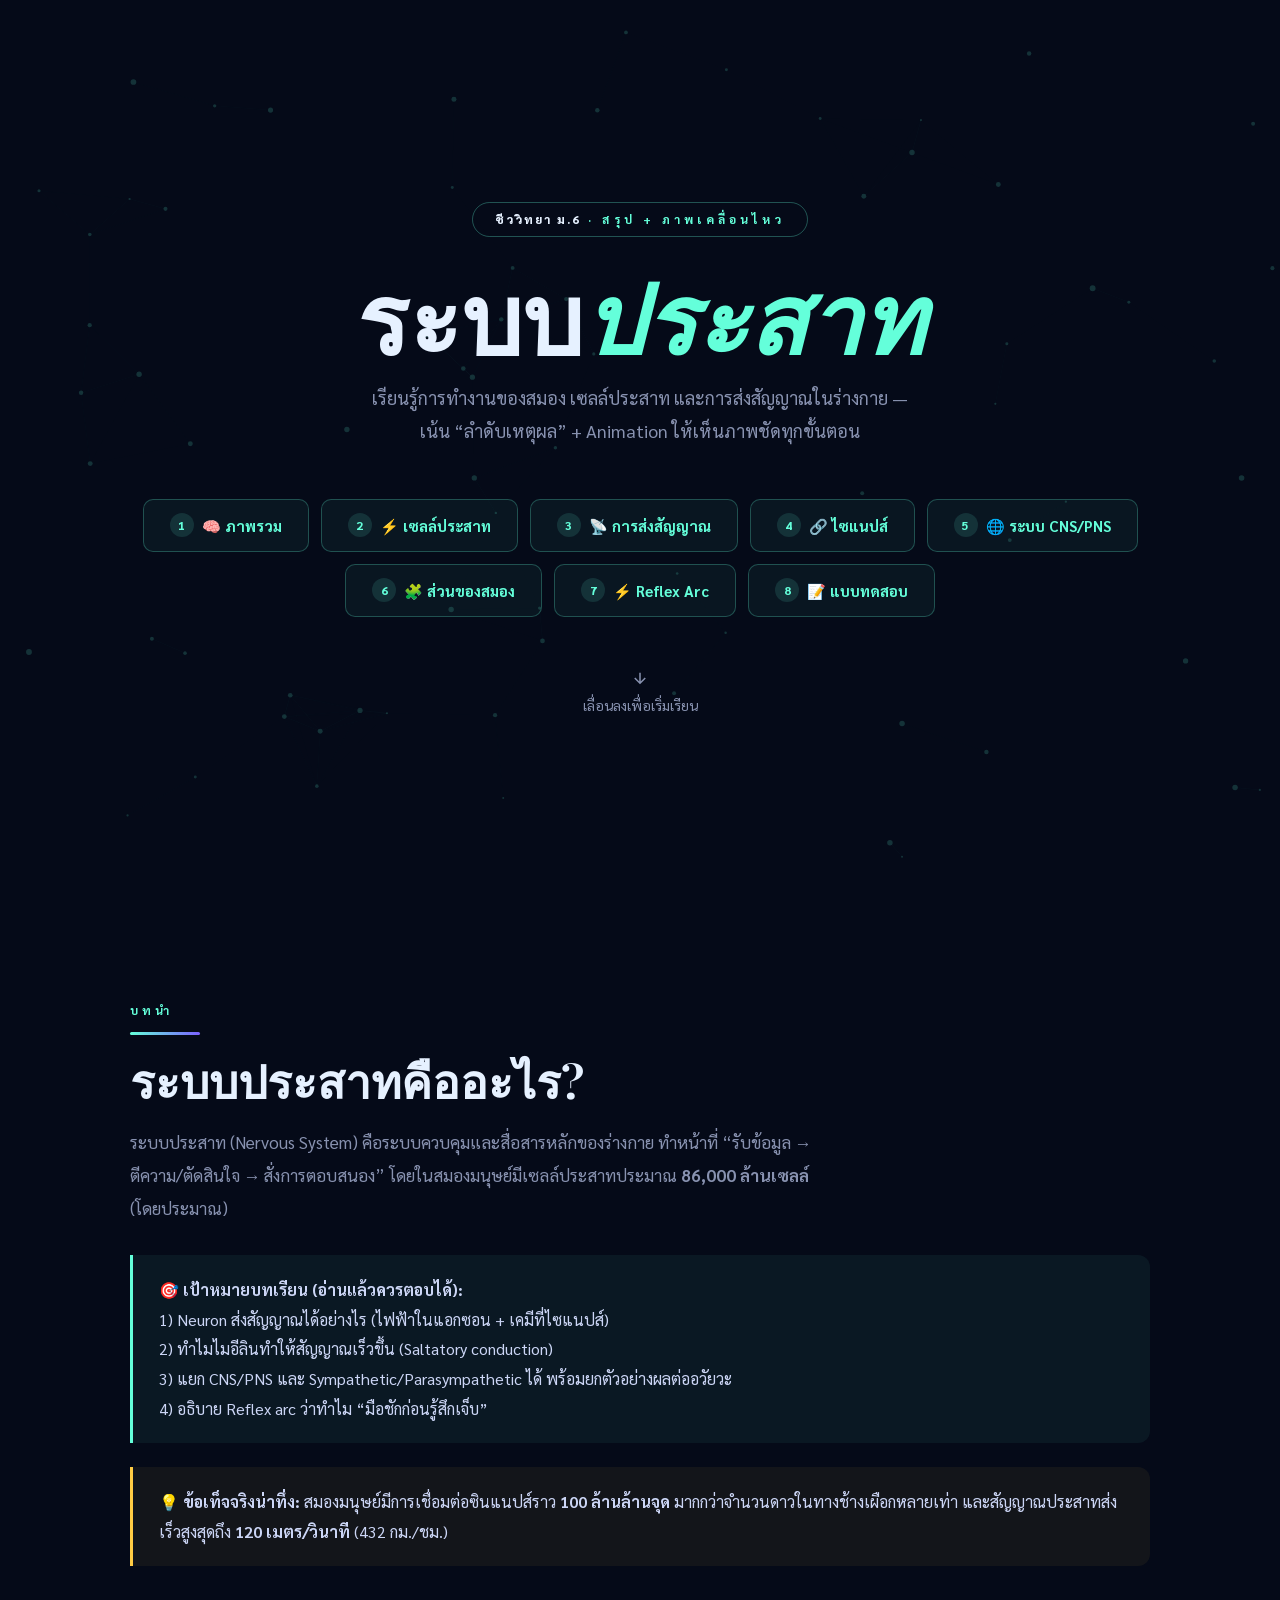
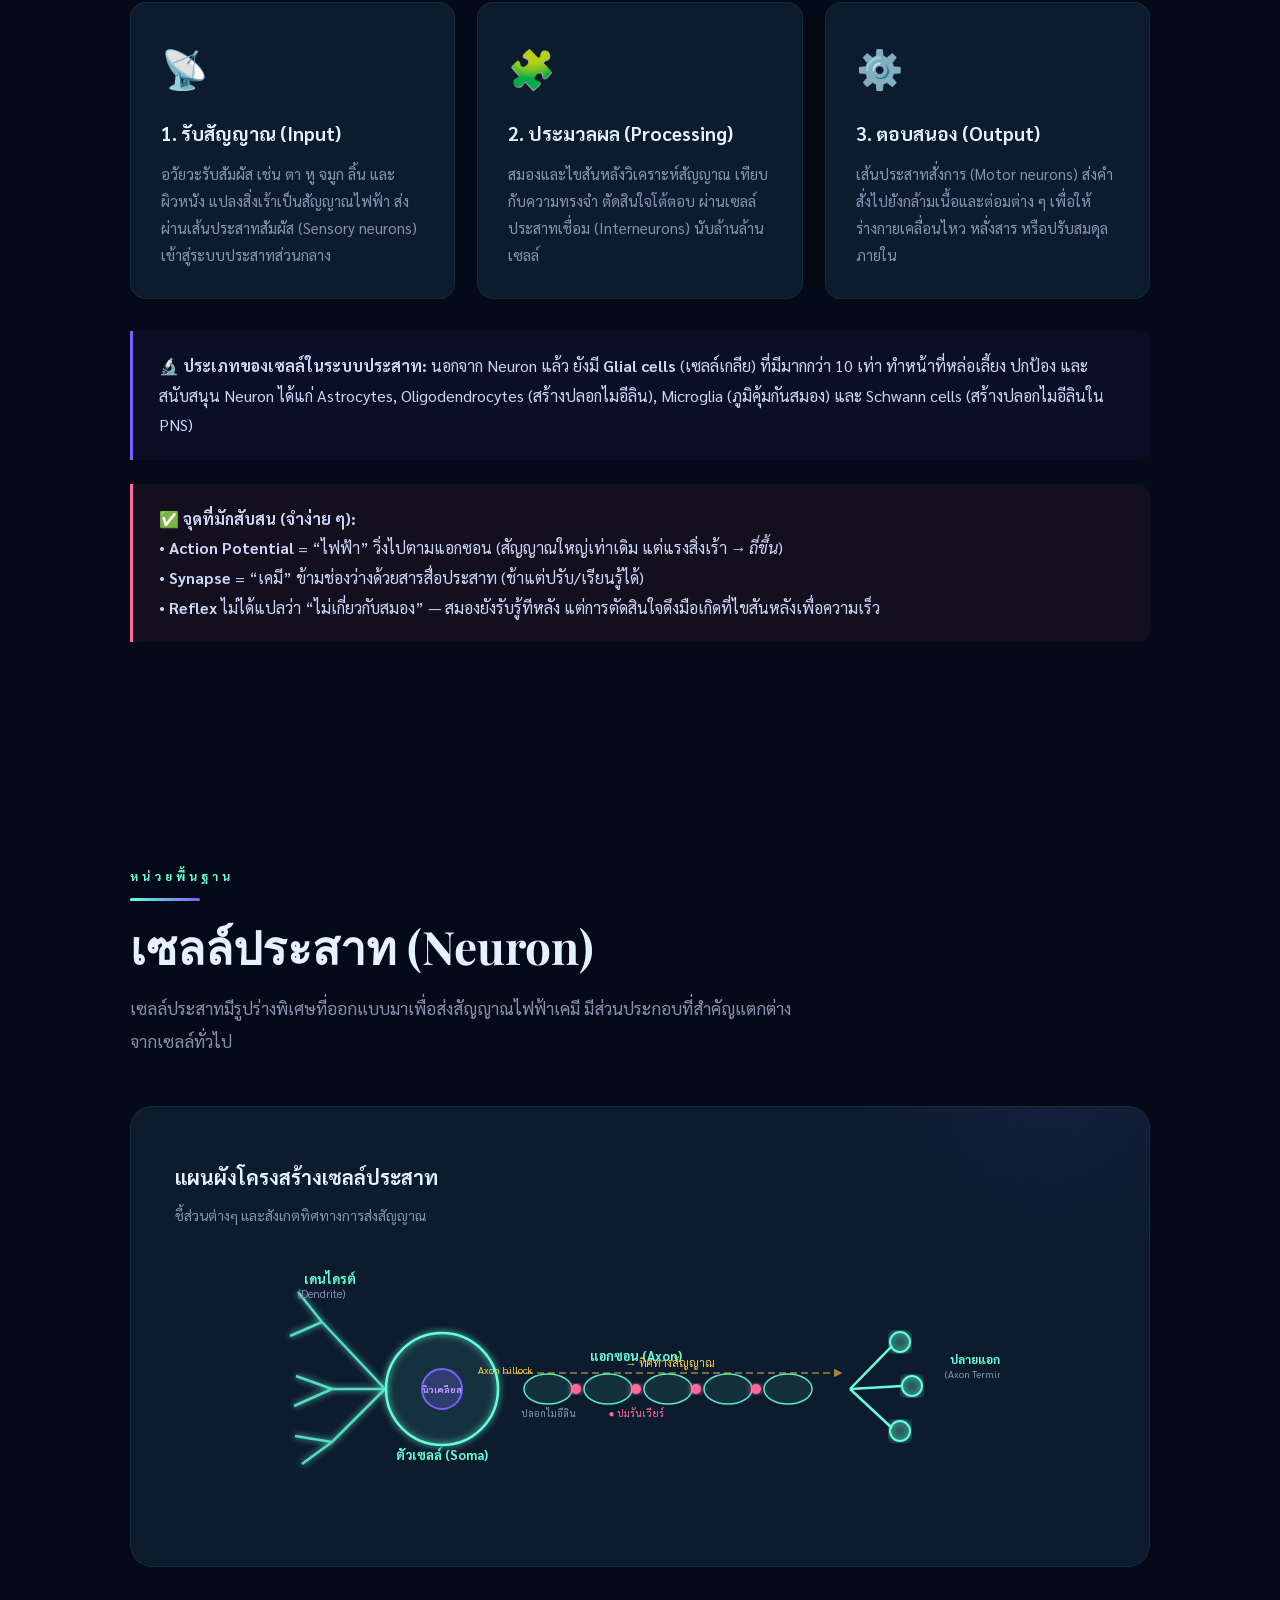
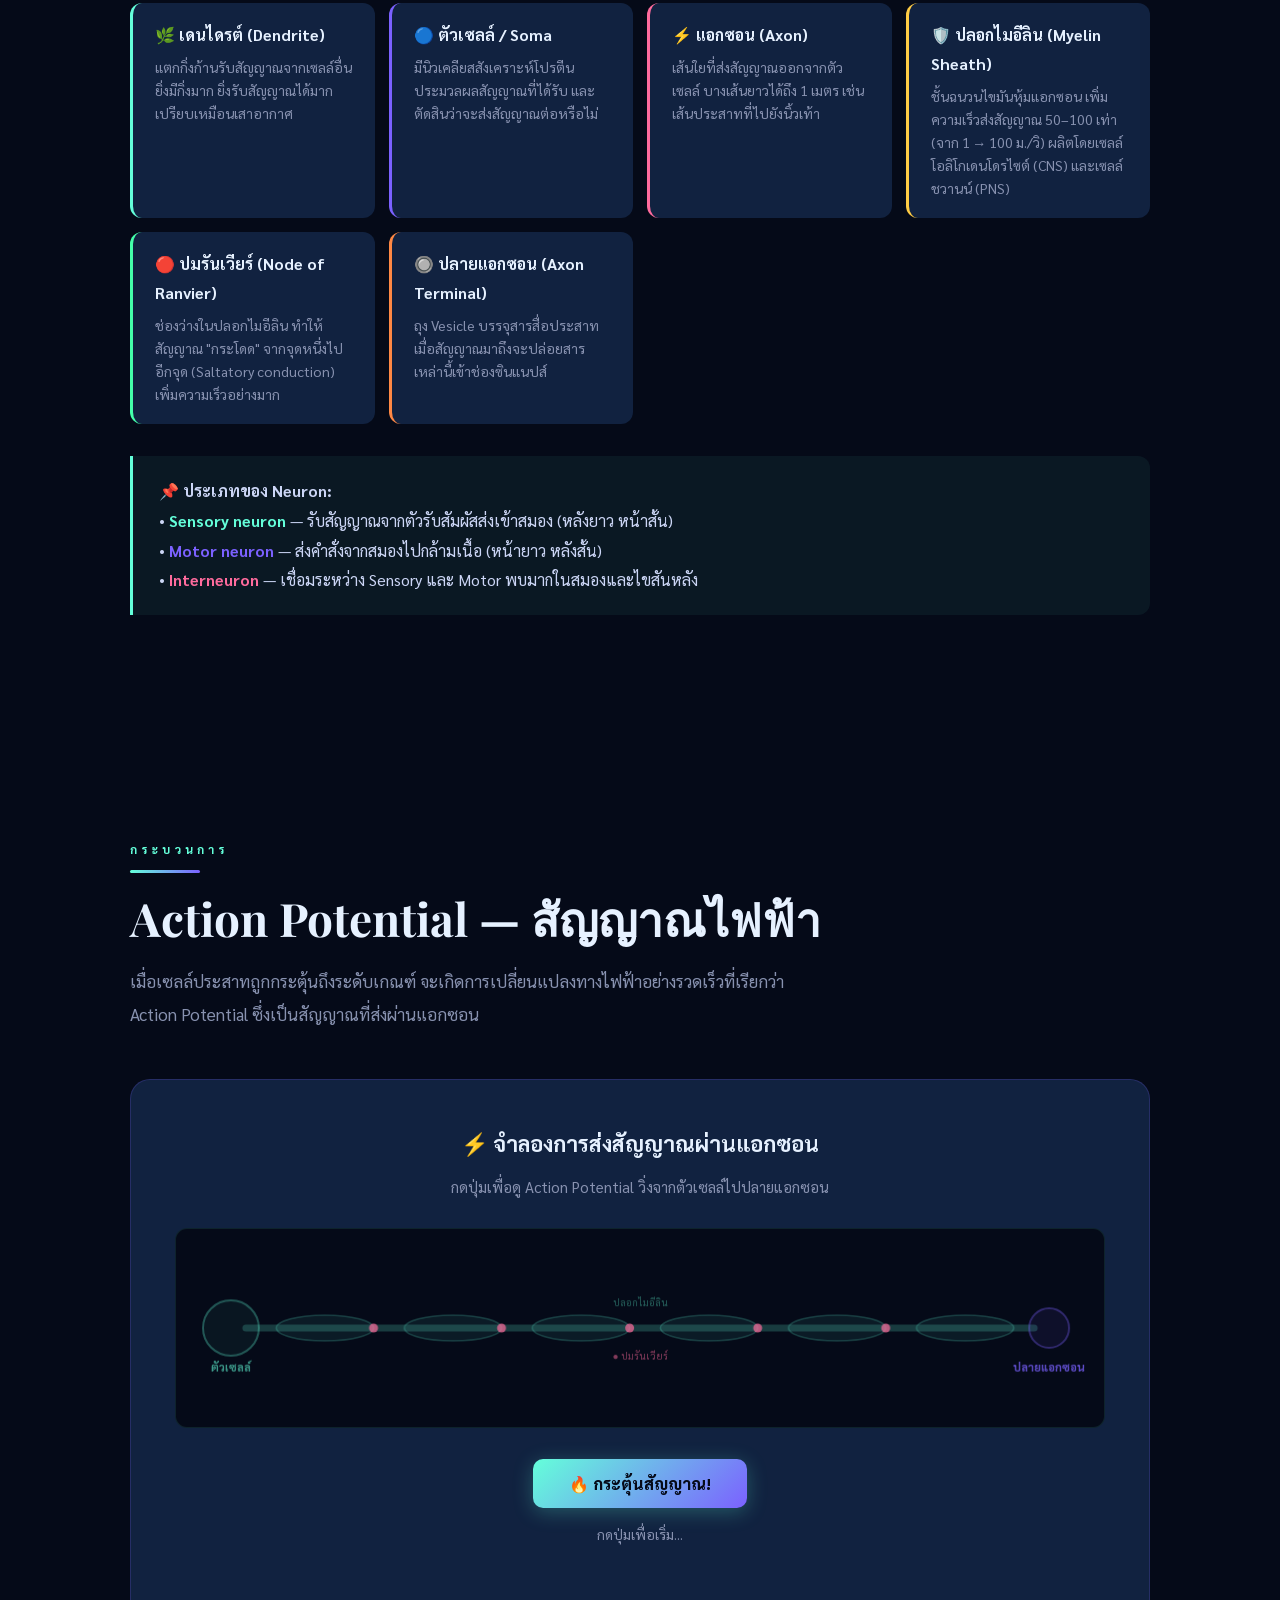
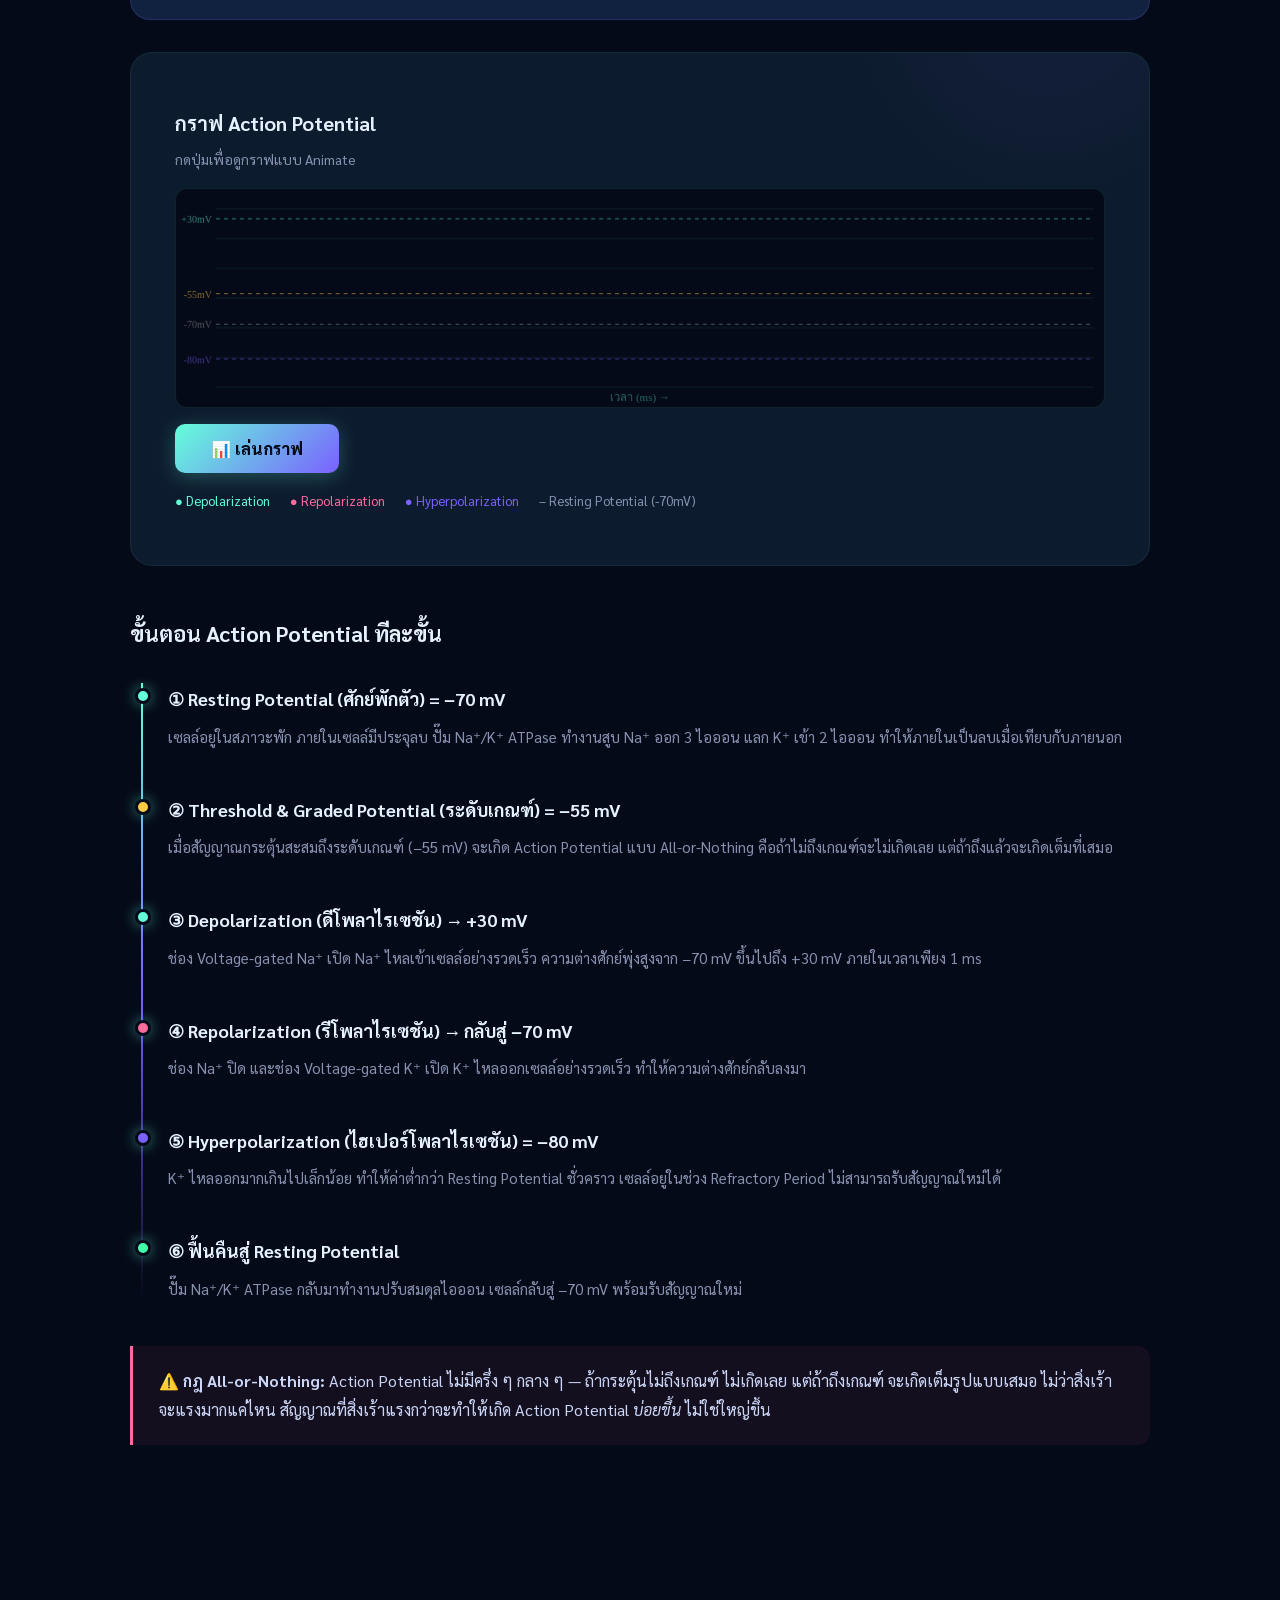
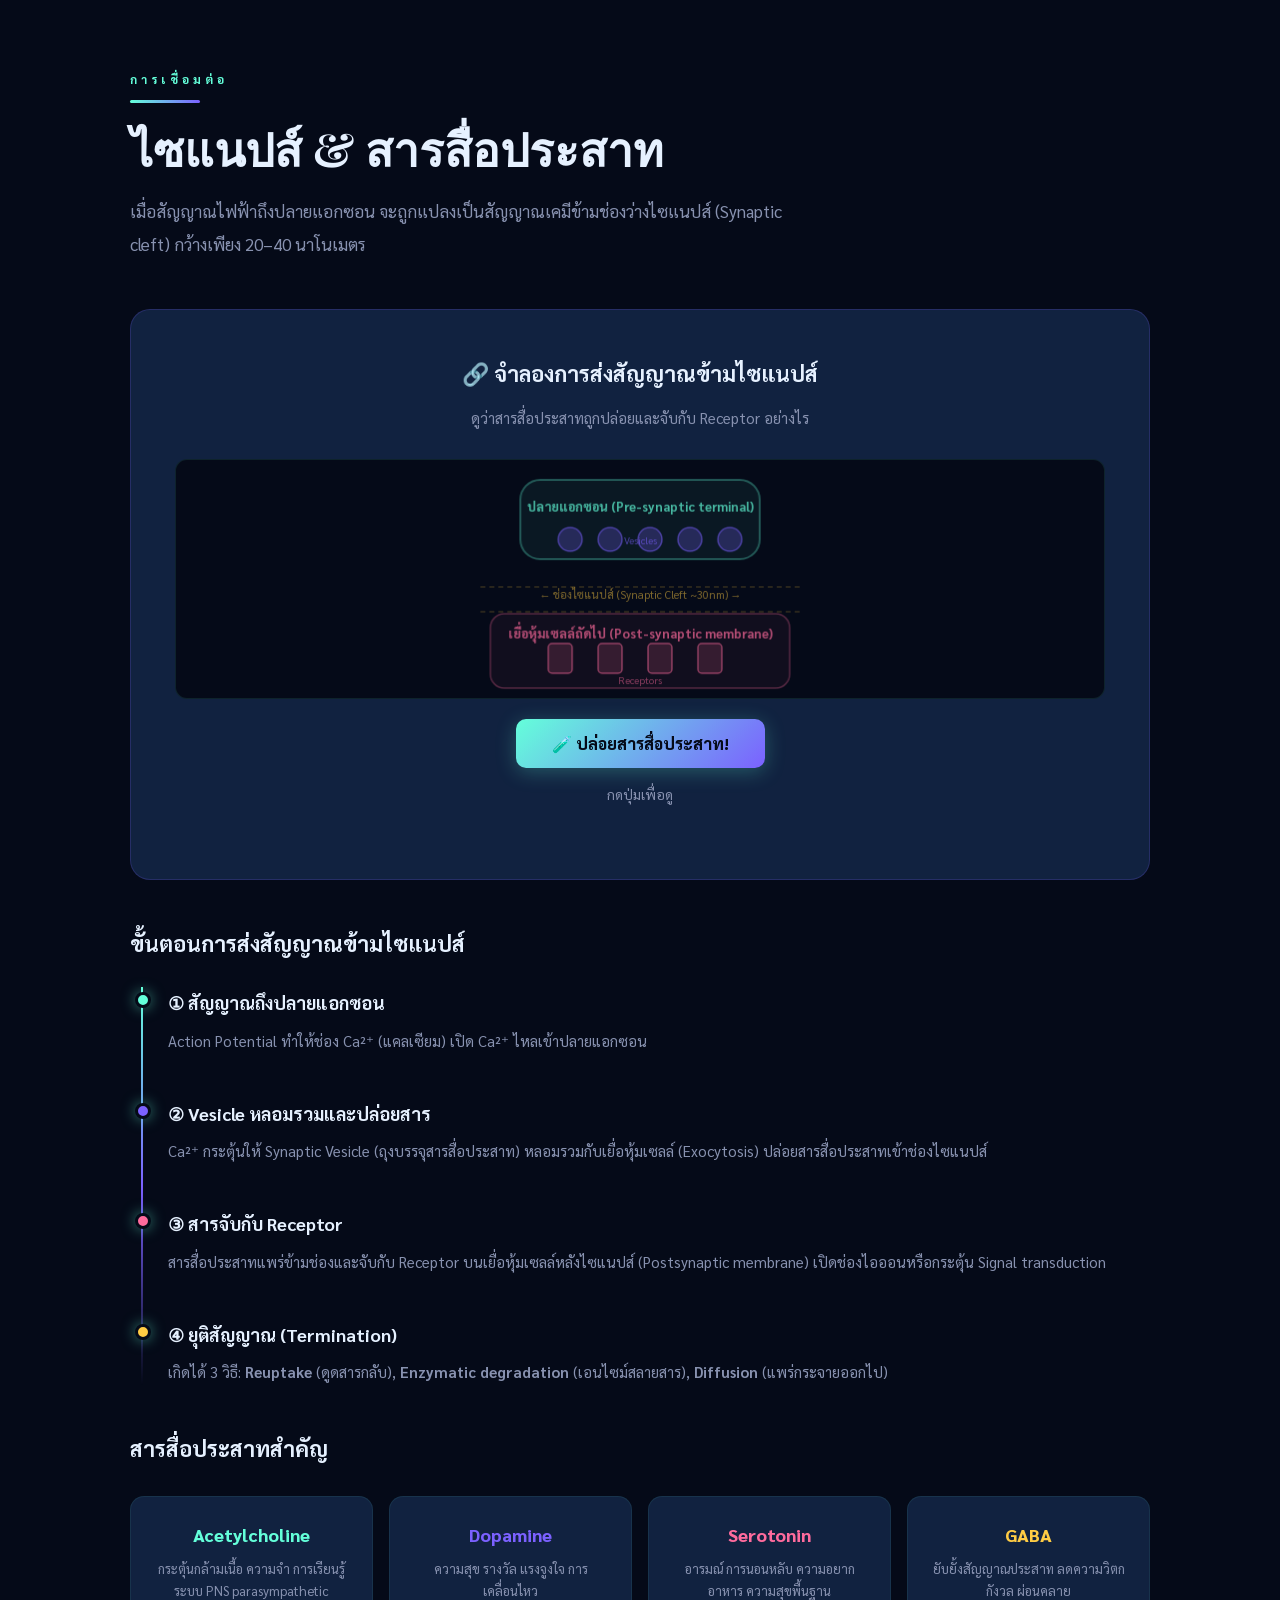
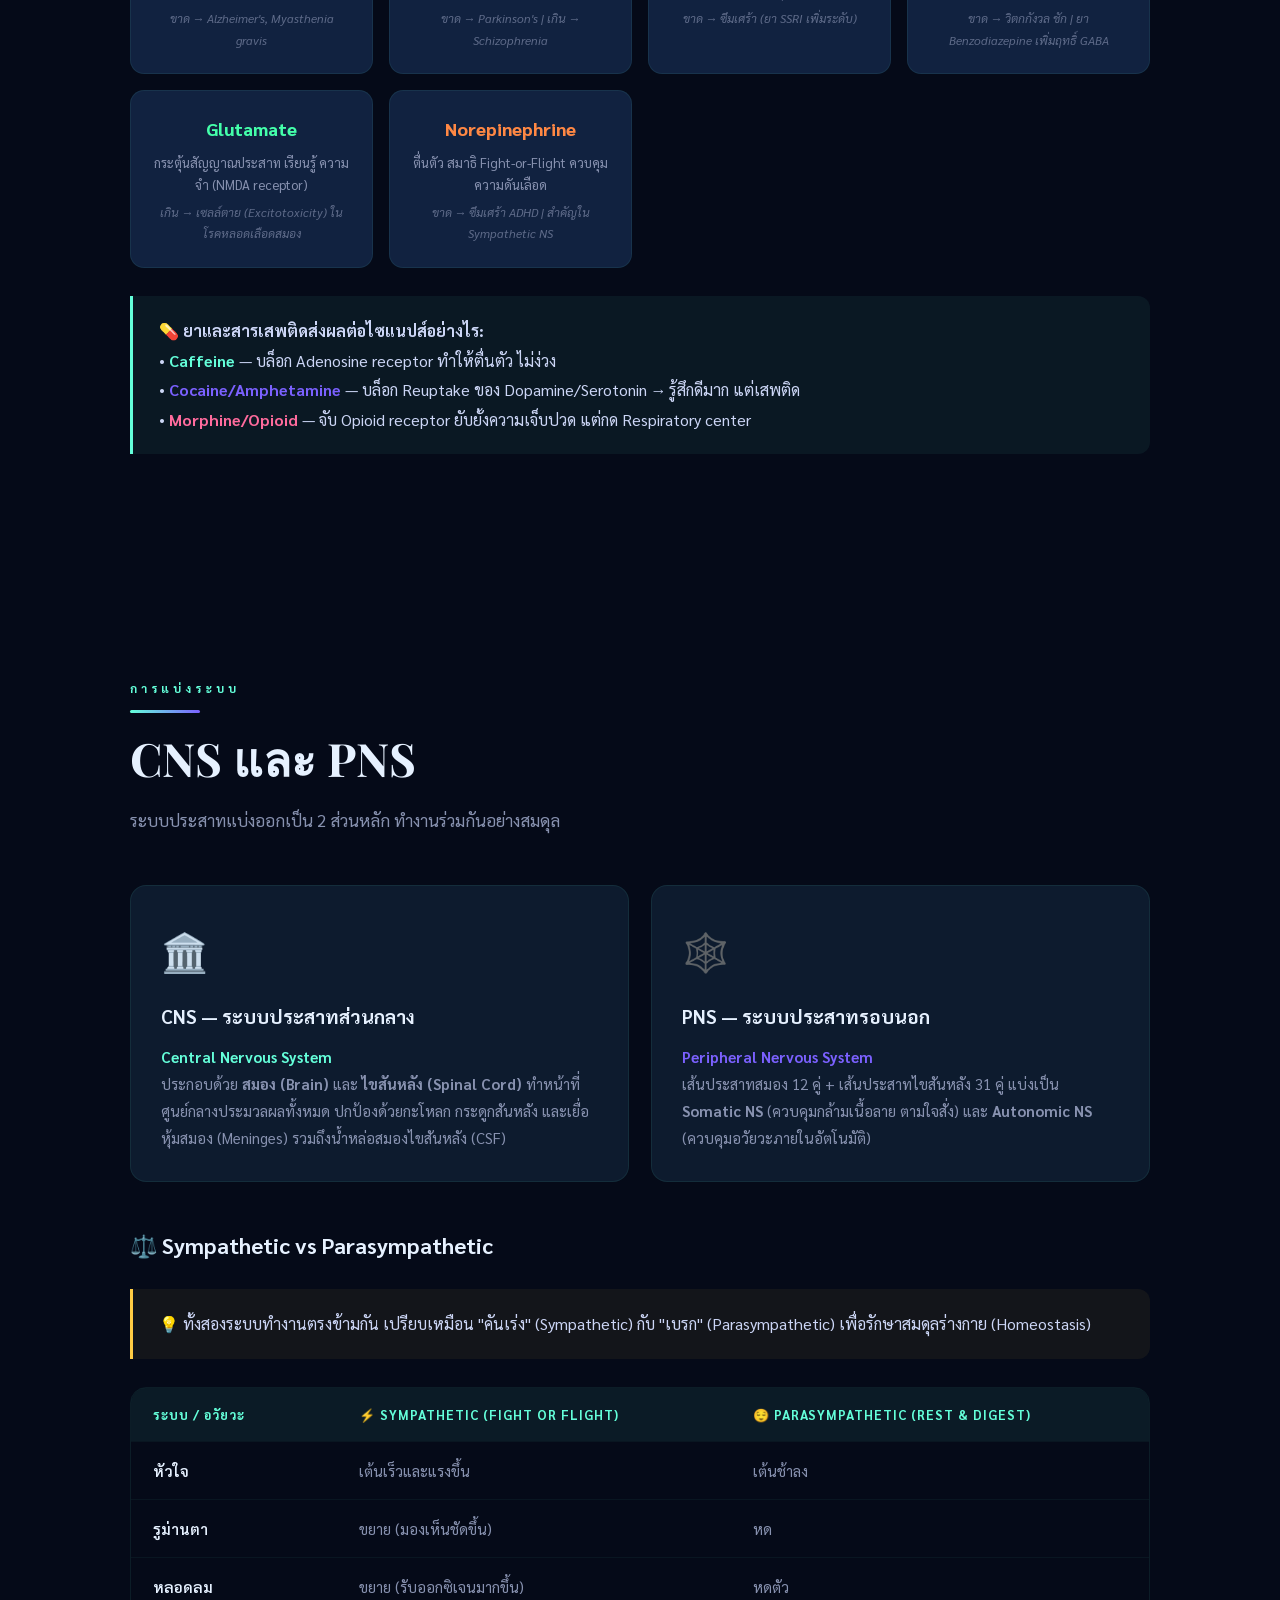
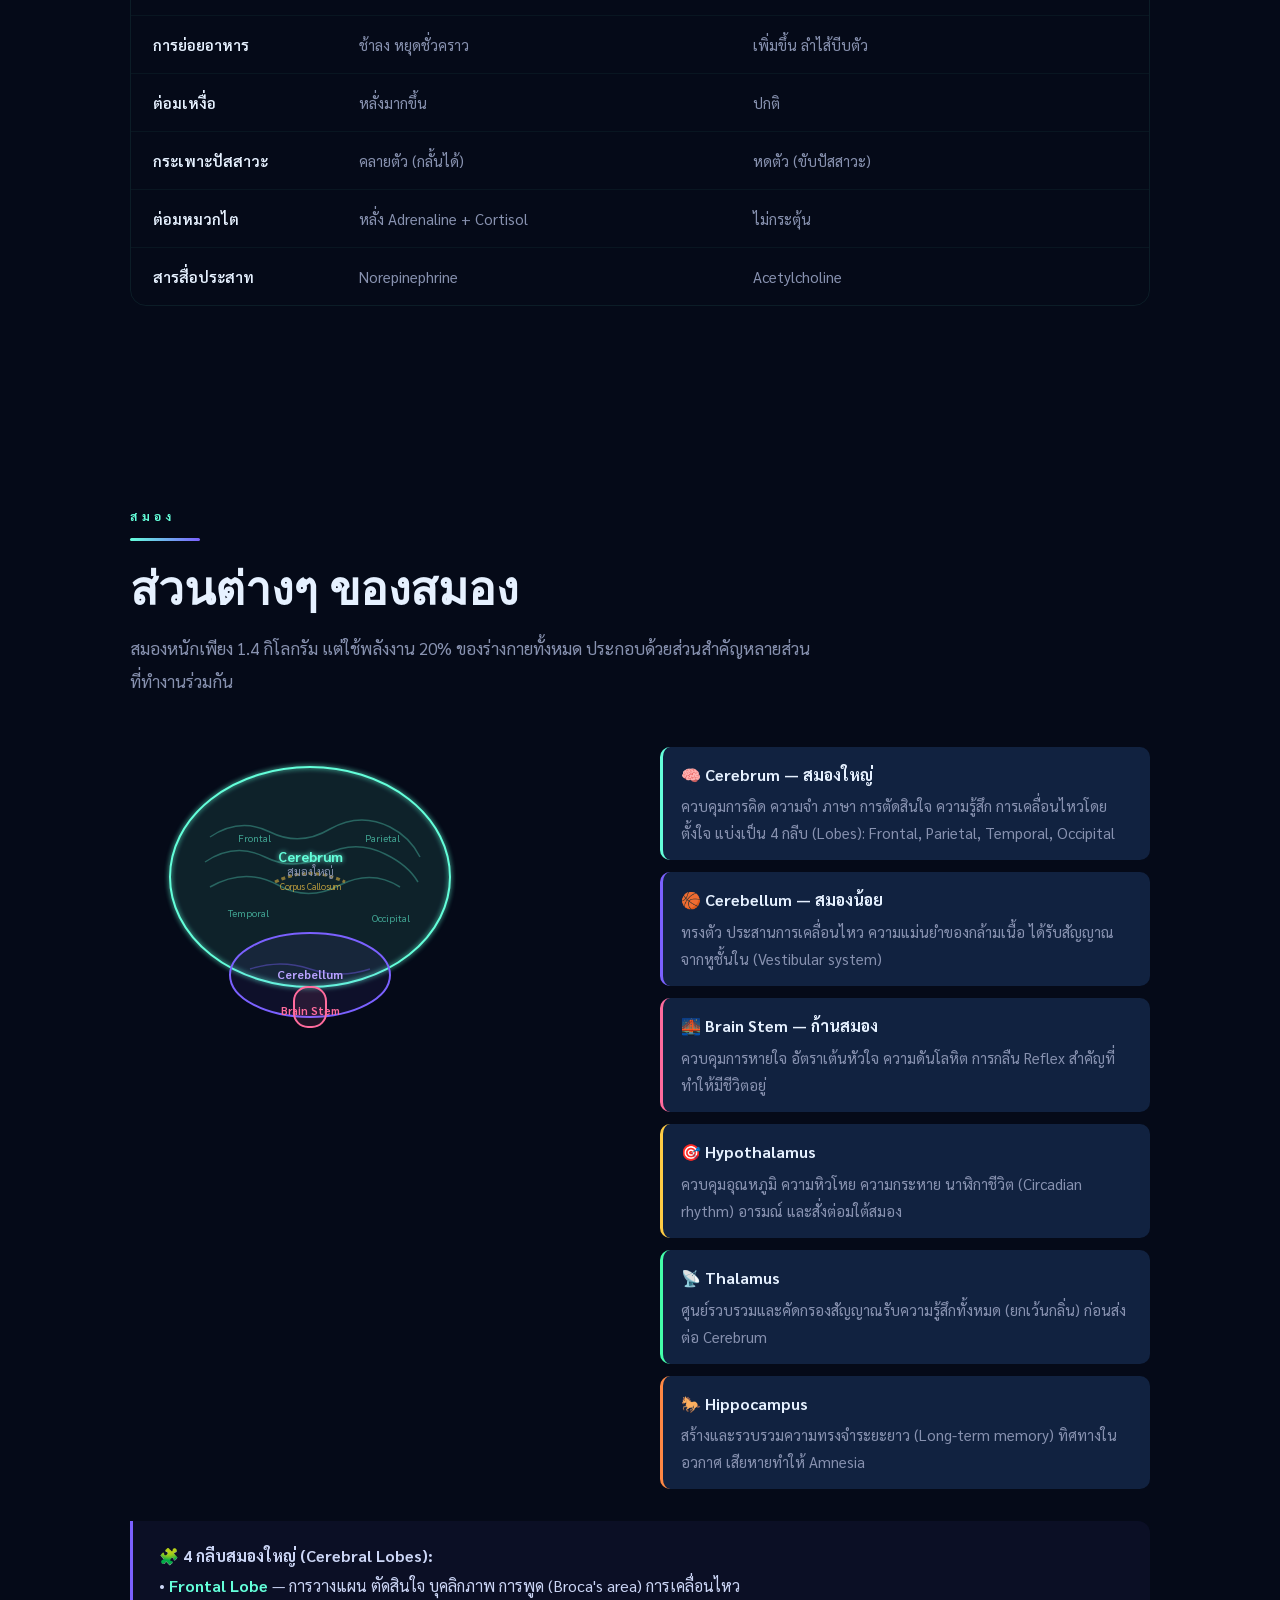
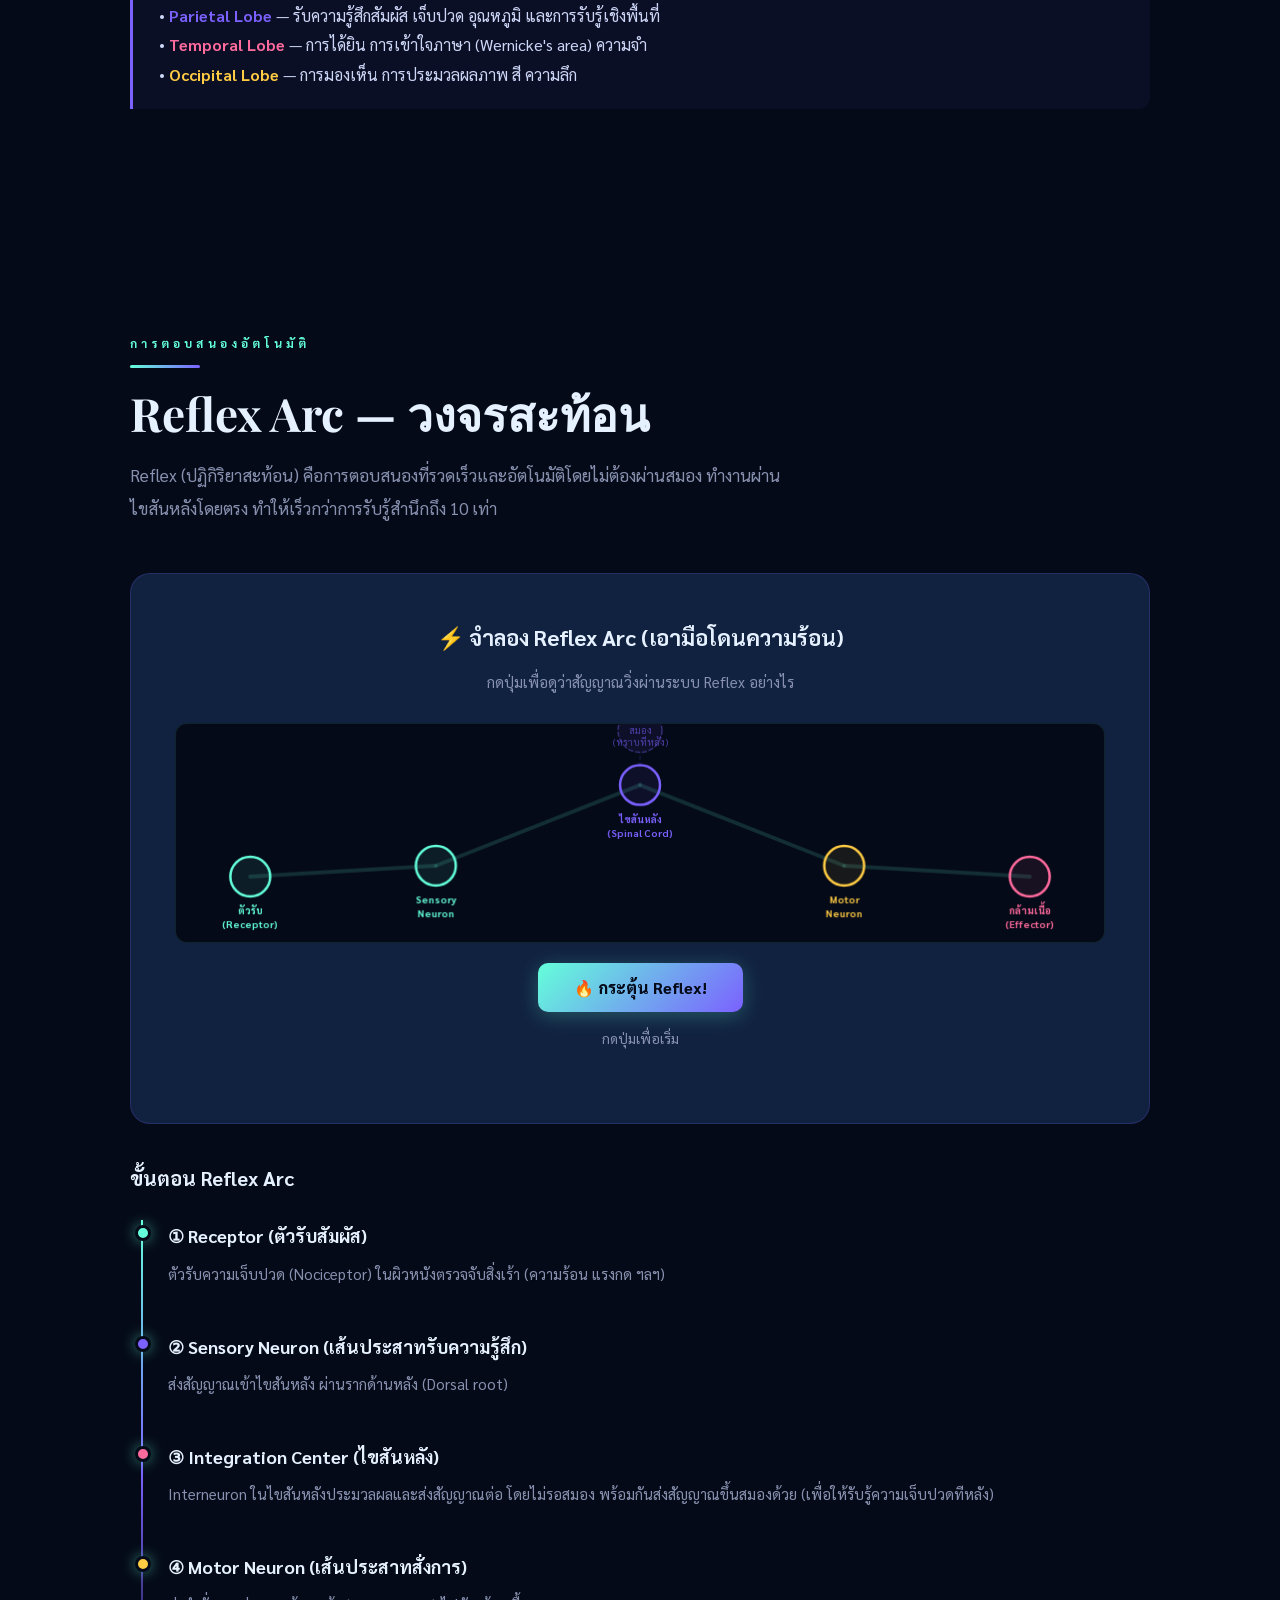
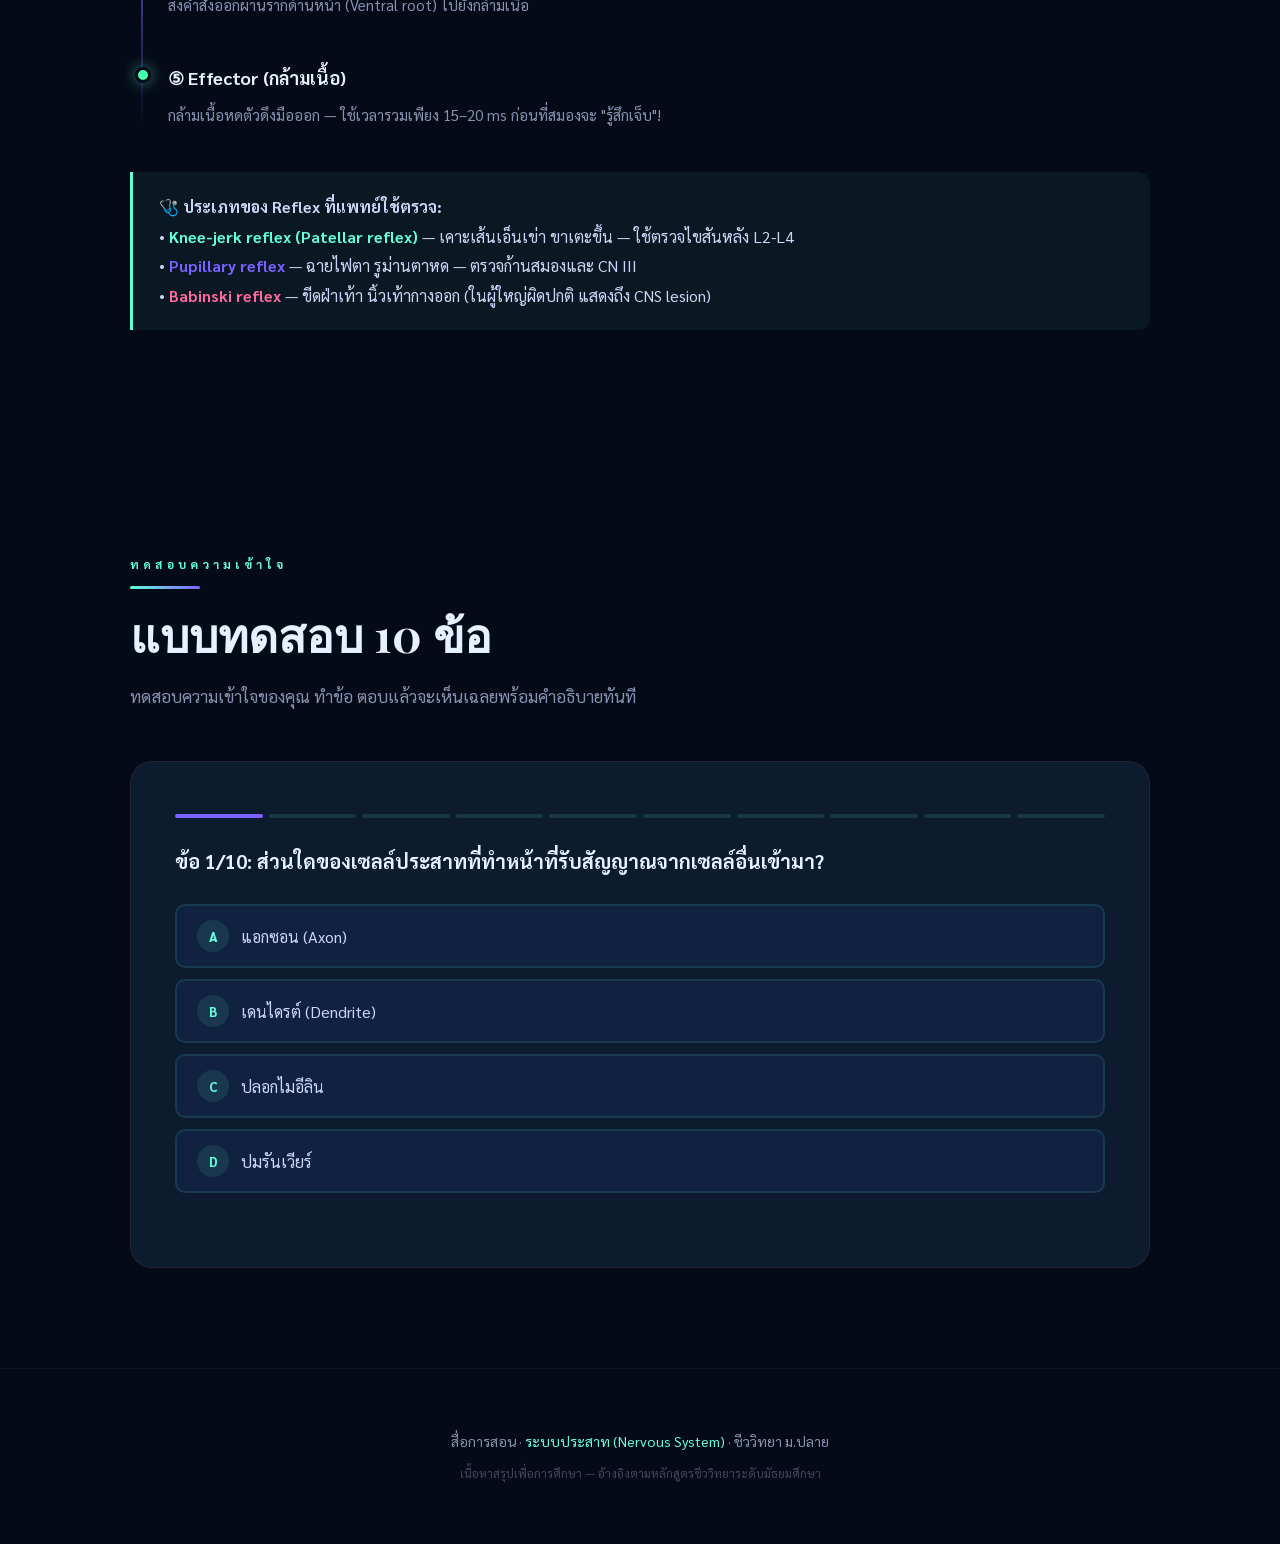
==== index.html @ 0687191e "Rename nervous-system.html to index.html" ====
<!DOCTYPE html>
<html lang="th">
<head>
<meta charset="UTF-8">
<meta name="viewport" content="width=device-width, initial-scale=1.0">
<title>ระบบประสาท | Nervous System</title>
<link href="https://fonts.googleapis.com/css2?family=Sarabun:wght@300;400;600;700;800&family=Playfair+Display:ital,wght@0,700;1,400&display=swap" rel="stylesheet">
<style>
:root {
  --bg: #050a18;
  --surface: #0d1b2e;
  --surface2: #112240;
  --surface3: #162a4a;
  --accent: #64ffda;
  --accent2: #7b61ff;
  --accent3: #ff6b9d;
  --accent4: #ffcc44;
  --text: #ccd6f6;
  --text-dim: #8892b0;
  --glow: rgba(100,255,218,0.15);
}
* { margin:0; padding:0; box-sizing:border-box; }
html { scroll-behavior: smooth; }
body {
  background: var(--bg);
  color: var(--text);
  font-family: 'Sarabun', sans-serif;
  font-size: 17px;
  line-height: 1.8;
  overflow-x: hidden;
}
#neural-canvas {
  position: fixed; top:0; left:0;
  width:100%; height:100%;
  z-index:0; opacity:0.3; pointer-events:none;
}
.page-wrapper { position:relative; z-index:1; }

/* ====== HERO ====== */
.hero {
  min-height: 100vh;
  display: flex; flex-direction: column;
  align-items: center; justify-content: center;
  text-align: center;
  padding: 80px 40px 60px;
}
.hero-badge {
  font-size:12px; font-weight:700; letter-spacing:4px;
  text-transform:uppercase; color:var(--accent);
  border:1px solid rgba(100,255,218,0.3);
  padding:6px 22px; border-radius:20px;
  margin-bottom:28px;
  animation: fadeUp 0.8s ease both;
}
.hero-badge strong{ color:#e6f1ff; font-weight:800; letter-spacing:2px; }
.hero h1 {
  font-family:'Playfair Display',serif;
  font-size: clamp(44px,8vw,96px);
  line-height:1.05; color:#e6f1ff;
  margin-bottom:16px;
  animation: fadeUp 0.8s 0.15s ease both;
}
.hero h1 span { color:var(--accent); font-style:italic; }
.hero-sub {
  font-size:18px; color:var(--text-dim);
  max-width:560px; margin: 0 auto 52px;
  animation: fadeUp 0.8s 0.3s ease both;
}

/* ====== CHAPTER BUTTONS (replacing nav) ====== */
.chapter-buttons {
  display: flex; flex-wrap: wrap;
  gap: 12px; justify-content: center;
  margin-bottom: 52px;
  animation: fadeUp 0.8s 0.45s ease both;
}
.ch-btn {
  background: rgba(100,255,218,0.05);
  border: 1.5px solid rgba(100,255,218,0.25);
  color: var(--accent);
  padding: 12px 26px;
  border-radius: 10px;
  font-family: 'Sarabun', sans-serif;
  font-size: 15px; font-weight: 700;
  cursor: pointer;
  transition: all 0.25s;
  display: flex; align-items: center; gap: 8px;
  text-decoration: none;
}
.ch-btn:hover {
  background: rgba(100,255,218,0.12);
  border-color: var(--accent);
  transform: translateY(-3px);
  box-shadow: 0 10px 28px rgba(100,255,218,0.2);
}
.ch-btn .num {
  background: rgba(100,255,218,0.12);
  width:24px; height:24px;
  border-radius:50%;
  font-size:12px; font-weight:800;
  display:flex; align-items:center; justify-content:center;
}

.scroll-hint {
  animation: bounce 2s infinite;
  color:var(--text-dim); font-size:14px;
  display:flex; flex-direction:column; align-items:center; gap:6px;
}

/* ====== SECTIONS ====== */
section {
  padding: 100px 40px;
  max-width: 1100px;
  margin: 0 auto;
}
.section-label {
  font-size:12px; font-weight:700; letter-spacing:4px;
  text-transform:uppercase; color:var(--accent);
  margin-bottom:10px;
}
.section-divider {
  width:70px; height:3px;
  background: linear-gradient(90deg, var(--accent), var(--accent2));
  border-radius:2px; margin-bottom:18px;
}
.section-title {
  font-family:'Playfair Display',serif;
  font-size: clamp(28px,4vw,46px);
  color:#e6f1ff; margin-bottom:18px; line-height:1.2;
}
.section-intro {
  color:var(--text-dim); font-size:17px;
  max-width:680px; margin-bottom:48px; line-height:1.95;
}

/* ====== CARDS ====== */
.cards {
  display:grid;
  grid-template-columns: repeat(auto-fit, minmax(290px,1fr));
  gap:22px;
}
.card {
  background:var(--surface);
  border:1px solid rgba(100,255,218,0.08);
  border-radius:16px; padding:30px;
  transition:all 0.3s; position:relative; overflow:hidden;
}
.card::before {
  content:''; position:absolute; top:0;left:0;right:0; height:2px;
  background: linear-gradient(90deg,var(--accent),var(--accent2));
  opacity:0; transition:opacity 0.3s;
}
.card:hover { border-color:rgba(100,255,218,0.2); transform:translateY(-4px); box-shadow:0 20px 40px rgba(0,0,0,0.3),0 0 30px var(--glow); }
.card:hover::before { opacity:1; }
.card-icon { font-size:38px; margin-bottom:14px; display:block; }
.card h3 { font-size:19px; font-weight:700; color:#e6f1ff; margin-bottom:10px; }
.card p { color:var(--text-dim); line-height:1.8; font-size:15px; }

/* ====== HIGHLIGHT BOX ====== */
.highlight {
  background: rgba(100,255,218,0.06);
  border-left: 3px solid var(--accent);
  border-radius: 0 12px 12px 0;
  padding: 20px 26px; margin:24px 0;
  color:var(--text); font-size:16px; line-height:1.85;
}
.highlight.purple { border-color:var(--accent2); background:rgba(123,97,255,0.06); }
.highlight.pink { border-color:var(--accent3); background:rgba(255,107,157,0.06); }
.highlight.yellow { border-color:var(--accent4); background:rgba(255,204,68,0.06); }

/* ====== NEURON SECTION ====== */
.panel {
  background:var(--surface);
  border:1px solid rgba(100,255,218,0.08);
  border-radius:22px; padding:52px 44px;
  margin-bottom:36px; position:relative; overflow:hidden;
}
.panel::after {
  content:''; position:absolute; top:-50%; right:-100px;
  width:400px; height:400px; border-radius:50%;
  background:radial-gradient(circle,rgba(123,97,255,0.07) 0%,transparent 70%);
  pointer-events:none;
}
.neuron-diagram { width:100%; max-width:720px; margin:36px auto 0; display:block; }

/* ====== PARTS GRID ====== */
.parts-grid {
  display:grid; grid-template-columns:repeat(auto-fit,minmax(240px,1fr));
  gap:14px; margin-top:30px;
}
.part-card {
  background:var(--surface2); border-radius:12px;
  padding:18px 22px; border-left:3px solid var(--accent);
  transition:all 0.25s;
}
.part-card:nth-child(2){ border-color:var(--accent2); }
.part-card:nth-child(3){ border-color:var(--accent3); }
.part-card:nth-child(4){ border-color:var(--accent4); }
.part-card:nth-child(5){ border-color:#44ffaa; }
.part-card:nth-child(6){ border-color:#ff8844; }
.part-card:hover { transform:translateX(4px); }
.part-card h4 { font-size:16px; font-weight:700; color:#e6f1ff; margin-bottom:6px; }
.part-card p { font-size:14px; color:var(--text-dim); line-height:1.65; }

/* ====== INTERACTIVE DEMO ====== */
.interactive-box {
  background:var(--surface2);
  border-radius:20px; border:1px solid rgba(123,97,255,0.2);
  padding:44px; text-align:center;
}
.interactive-box h3 { font-size:22px; font-weight:700; color:#e6f1ff; margin-bottom:10px; }
.interactive-box > p { color:var(--text-dim); margin-bottom:28px; font-size:15px; }
#neuron-demo {
  width:100%; height:200px; border-radius:12px;
  background:var(--bg); margin-bottom:22px; cursor:pointer;
  border:1px solid rgba(100,255,218,0.1);
}
.fire-btn {
  background:linear-gradient(135deg,var(--accent),var(--accent2));
  color:var(--bg); border:none;
  padding:14px 36px; border-radius:10px;
  font-family:'Sarabun',sans-serif; font-size:16px; font-weight:800;
  cursor:pointer; transition:all 0.25s;
  box-shadow:0 4px 20px rgba(100,255,218,0.25);
}
.fire-btn:hover { transform:scale(1.05); box-shadow:0 8px 30px rgba(100,255,218,0.4); }

/* ====== ACTION POTENTIAL GRAPH ====== */
#ap-canvas {
  width:100%; height:220px; border-radius:12px;
  background:var(--bg); border:1px solid rgba(100,255,218,0.1);
  display:block; margin-top:16px;
}

/* ====== SYNAPSE DEMO ====== */
#synapse-canvas {
  width:100%; height:240px; border-radius:12px;
  background:var(--bg); border:1px solid rgba(100,255,218,0.1);
  display:block; margin-bottom:20px;
}

/* ====== TIMELINE ====== */
.timeline { position:relative; padding-left:38px; }
.timeline::before {
  content:''; position:absolute; left:11px; top:0; bottom:0; width:2px;
  background:linear-gradient(to bottom,var(--accent),var(--accent2),transparent);
}
.tl-item { position:relative; margin-bottom:44px; }
.tl-dot {
  position:absolute; left:-33px; top:5px;
  width:16px; height:16px; border-radius:50%;
  background:var(--accent); box-shadow:0 0 14px rgba(100,255,218,0.5);
  border:3px solid var(--bg);
}
.tl-item h4 { font-size:18px; font-weight:700; color:#e6f1ff; margin-bottom:7px; }
.tl-item p { color:var(--text-dim); font-size:15px; line-height:1.8; }

/* ====== TABLE ====== */
.compare-table {
  width:100%; border-collapse:separate; border-spacing:0;
  border-radius:16px; overflow:hidden;
  border:1px solid rgba(100,255,218,0.08);
}
.compare-table th {
  background:rgba(100,255,218,0.07); color:var(--accent);
  padding:15px 22px; text-align:left; font-size:13px;
  font-weight:700; letter-spacing:1px; text-transform:uppercase;
}
.compare-table td {
  padding:15px 22px; font-size:15px; color:var(--text-dim);
  border-top:1px solid rgba(100,255,218,0.05);
}
.compare-table tr:hover td { background:rgba(100,255,218,0.03); }
.compare-table td:first-child { color:#e6f1ff; font-weight:600; }

/* ====== BRAIN SVG ====== */
.brain-section {
  display:grid; grid-template-columns:1fr 1fr; gap:40px;
  align-items:start;
}
@media(max-width:700px){ .brain-section{grid-template-columns:1fr;} }
.brain-list { list-style:none; display:flex; flex-direction:column; gap:12px; }
.brain-list li {
  background:var(--surface2); border-radius:10px;
  padding:14px 18px; font-size:15px; color:var(--text-dim);
  border-left:3px solid var(--accent); cursor:pointer;
  transition:all 0.25s;
}
.brain-list li:nth-child(2){ border-color:var(--accent2); }
.brain-list li:nth-child(3){ border-color:var(--accent3); }
.brain-list li:nth-child(4){ border-color:var(--accent4); }
.brain-list li:nth-child(5){ border-color:#44ffaa; }
.brain-list li:nth-child(6){ border-color:#ff8844; }
.brain-list li:hover { transform:translateX(5px); color:var(--text); }
.brain-list li strong { color:#e6f1ff; display:block; font-size:16px; margin-bottom:3px; }

/* ====== NEUROTRANSMITTER BADGES ====== */
.nt-grid {
  display:grid; grid-template-columns:repeat(auto-fit,minmax(220px,1fr));
  gap:16px; margin-top:28px;
}
.nt-card {
  background:var(--surface2); border-radius:14px; padding:22px;
  border:1px solid rgba(100,255,218,0.08); transition:all 0.25s;
  text-align:center;
}
.nt-card:hover { transform:translateY(-4px); border-color:rgba(100,255,218,0.2); }
.nt-name { font-size:18px; font-weight:800; color:var(--accent); margin-bottom:6px; }
.nt-card:nth-child(2) .nt-name { color:var(--accent2); }
.nt-card:nth-child(3) .nt-name { color:var(--accent3); }
.nt-card:nth-child(4) .nt-name { color:var(--accent4); }
.nt-card:nth-child(5) .nt-name { color:#44ffaa; }
.nt-card:nth-child(6) .nt-name { color:#ff8844; }
.nt-role { font-size:13px; color:var(--text-dim); line-height:1.7; margin-top:4px; }
.nt-example { font-size:12px; color:var(--text-dim); opacity:0.65; margin-top:6px; font-style:italic; }

/* ====== REFLEX ARC ====== */
#reflex-canvas {
  width:100%; height:220px; border-radius:12px;
  background:var(--bg); border:1px solid rgba(100,255,218,0.1);
  display:block; margin-bottom:20px;
}

/* ====== QUIZ ====== */
.quiz-panel {
  background:var(--surface); border-radius:22px;
  padding:52px 44px; border:1px solid rgba(255,107,157,0.1);
}
.quiz-progress {
  display:flex; gap:6px; margin-bottom:28px;
}
.quiz-pip {
  flex:1; height:4px; border-radius:2px;
  background:rgba(100,255,218,0.12); transition:background 0.4s;
}
.quiz-pip.done { background:var(--accent); }
.quiz-pip.current { background:var(--accent2); }
.quiz-q { font-size:20px; font-weight:700; color:#e6f1ff; margin-bottom:28px; line-height:1.5; }
.quiz-opts { display:grid; gap:11px; margin-bottom:22px; }
.quiz-opt {
  background:var(--surface2); border:2px solid rgba(100,255,218,0.1);
  border-radius:10px; padding:14px 20px; cursor:pointer;
  text-align:left; font-family:'Sarabun',sans-serif;
  font-size:16px; color:var(--text); transition:all 0.2s;
  display:flex; align-items:center; gap:12px;
}
.quiz-opt:hover { border-color:var(--accent); background:rgba(100,255,218,0.05); }
.quiz-opt.correct { border-color:var(--accent); background:rgba(100,255,218,0.08); }
.quiz-opt.wrong { border-color:var(--accent3); background:rgba(255,107,157,0.08); }
.quiz-opt-letter {
  width:32px; height:32px; border-radius:50%;
  display:flex; align-items:center; justify-content:center;
  font-weight:800; font-size:13px;
  background:rgba(100,255,218,0.1); color:var(--accent); flex-shrink:0;
}
.quiz-result { padding:16px 20px; border-radius:10px; font-size:15px; display:none; line-height:1.75; }
.quiz-result.show { display:block; }
.quiz-result.correct-msg { background:rgba(100,255,218,0.08); color:var(--accent); }
.quiz-result.wrong-msg { background:rgba(255,107,157,0.08); color:#ff8888; }
.quiz-explain { margin-top:10px; color:var(--text-dim); font-size:14px; line-height:1.75; }
.next-btn {
  margin-top:18px; background:transparent;
  border:2px solid var(--accent); color:var(--accent);
  padding:12px 28px; border-radius:8px;
  font-family:'Sarabun',sans-serif; font-size:15px; font-weight:700;
  cursor:pointer; transition:all 0.25s; display:none;
}
.next-btn.show { display:inline-block; }
.next-btn:hover { background:var(--accent); color:var(--bg); }
.quiz-score-box {
  text-align:center; padding:40px 20px; display:none;
}
.score-big { font-size:64px; font-weight:800; color:var(--accent); line-height:1; }
.score-label { font-size:20px; color:var(--text-dim); margin-top:10px; margin-bottom:28px; }
.score-breakdown { display:grid; grid-template-columns:repeat(5,1fr); gap:6px; margin-bottom:28px; }
.score-item {
  padding:10px 4px; border-radius:8px; font-size:13px;
  font-weight:700; text-align:center;
}
.score-item.c { background:rgba(100,255,218,0.1); color:var(--accent); }
.score-item.w { background:rgba(255,107,157,0.1); color:var(--accent3); }
.restart-btn {
  background:linear-gradient(135deg,var(--accent),var(--accent2));
  color:var(--bg); border:none; padding:14px 36px;
  border-radius:10px; font-family:'Sarabun',sans-serif;
  font-size:16px; font-weight:800; cursor:pointer; transition:all 0.25s;
}
.restart-btn:hover { transform:scale(1.05); }

/* ====== FOOTER ====== */
footer {
  text-align:center; padding:60px 40px;
  color:var(--text-dim); font-size:14px;
  border-top:1px solid rgba(100,255,218,0.06);
}
footer span { color:var(--accent); }

/* ====== ANIMATIONS ====== */
@keyframes fadeUp {
  from{opacity:0;transform:translateY(24px);}
  to{opacity:1;transform:none;}
}
@keyframes bounce {
  0%,100%{transform:translateY(0);}
  50%{transform:translateY(8px);}
}
.reveal { opacity:0; transform:translateY(32px); transition:opacity 0.7s ease,transform 0.7s ease; }
.reveal.visible { opacity:1; transform:none; }

/* ====== A11Y: REDUCE MOTION ====== */
@media (prefers-reduced-motion: reduce){
  html{ scroll-behavior:auto; }
  .scroll-hint{ animation:none !important; }
  .hero-badge,.hero h1,.hero-sub,.chapter-buttons{ animation:none !important; }
  .reveal{ opacity:1; transform:none; transition:none; }
}

@media(max-width:700px){
  section{padding:70px 20px;}
  .panel,.interactive-box,.quiz-panel{padding:28px 18px;}
  .hero{padding:60px 20px 50px;}
}
</style>
</head>
<body>
<canvas id="neural-canvas"></canvas>
<div class="page-wrapper">

<!-- ===== HERO ===== -->
<div class="hero">
  <div class="hero-badge"><strong>ชีววิทยา ม.6</strong> · สรุป + ภาพเคลื่อนไหว</div>
  <h1>ระบบ<span>ประสาท</span></h1>
  <p class="hero-sub">เรียนรู้การทำงานของสมอง เซลล์ประสาท และการส่งสัญญาณในร่างกาย — เน้น “ลำดับเหตุผล” + Animation ให้เห็นภาพชัดทุกขั้นตอน</p>

  <div class="chapter-buttons">
    <a href="#intro" class="ch-btn"><span class="num">1</span>🧠 ภาพรวม</a>
    <a href="#neuron" class="ch-btn"><span class="num">2</span>⚡ เซลล์ประสาท</a>
    <a href="#signal" class="ch-btn"><span class="num">3</span>📡 การส่งสัญญาณ</a>
    <a href="#synapse" class="ch-btn"><span class="num">4</span>🔗 ไซแนปส์</a>
    <a href="#system" class="ch-btn"><span class="num">5</span>🌐 ระบบ CNS/PNS</a>
    <a href="#brain" class="ch-btn"><span class="num">6</span>🧩 ส่วนของสมอง</a>
    <a href="#reflex" class="ch-btn"><span class="num">7</span>⚡ Reflex Arc</a>
    <a href="#quiz" class="ch-btn"><span class="num">8</span>📝 แบบทดสอบ</a>
  </div>

  <div class="scroll-hint">
    <svg width="18" height="18" viewBox="0 0 24 24" fill="none" stroke="currentColor" stroke-width="2">
      <path d="M12 5v14M5 12l7 7 7-7"/>
    </svg>
    เลื่อนลงเพื่อเริ่มเรียน
  </div>
</div>

<!-- ===== SECTION 1: OVERVIEW ===== -->
<section id="intro">
  <div class="reveal">
    <div class="section-label">บทนำ</div>
    <div class="section-divider"></div>
    <h2 class="section-title">ระบบประสาทคืออะไร?</h2>
    <p class="section-intro">
      ระบบประสาท (Nervous System) คือระบบควบคุมและสื่อสารหลักของร่างกาย ทำหน้าที่ “รับข้อมูล → ตีความ/ตัดสินใจ → สั่งการตอบสนอง” โดยในสมองมนุษย์มีเซลล์ประสาทประมาณ <strong>86,000 ล้านเซลล์</strong> (โดยประมาณ)
    </p>

    <div class="highlight" style="margin-top:-18px">
      🎯 <strong>เป้าหมายบทเรียน (อ่านแล้วควรตอบได้):</strong>
      <br>1) Neuron ส่งสัญญาณได้อย่างไร (ไฟฟ้าในแอกซอน + เคมีที่ไซแนปส์)
      <br>2) ทำไมไมอีลินทำให้สัญญาณเร็วขึ้น (Saltatory conduction)
      <br>3) แยก CNS/PNS และ Sympathetic/Parasympathetic ได้ พร้อมยกตัวอย่างผลต่ออวัยวะ
      <br>4) อธิบาย Reflex arc ว่าทำไม “มือชักก่อนรู้สึกเจ็บ”
    </div>

    <div class="highlight yellow">
      💡 <strong>ข้อเท็จจริงน่าทึ่ง:</strong> สมองมนุษย์มีการเชื่อมต่อซินแนปส์ราว <strong>100 ล้านล้านจุด</strong> มากกว่าจำนวนดาวในทางช้างเผือกหลายเท่า และสัญญาณประสาทส่งเร็วสูงสุดถึง <strong>120 เมตร/วินาที</strong> (432 กม./ชม.)
    </div>

    <div class="cards" style="margin-top:36px">
      <div class="card">
        <span class="card-icon">📡</span>
        <h3>1. รับสัญญาณ (Input)</h3>
        <p>อวัยวะรับสัมผัส เช่น ตา หู จมูก ลิ้น และผิวหนัง แปลงสิ่งเร้าเป็นสัญญาณไฟฟ้า ส่งผ่านเส้นประสาทสัมผัส (Sensory neurons) เข้าสู่ระบบประสาทส่วนกลาง</p>
      </div>
      <div class="card">
        <span class="card-icon">🧩</span>
        <h3>2. ประมวลผล (Processing)</h3>
        <p>สมองและไขสันหลังวิเคราะห์สัญญาณ เทียบกับความทรงจำ ตัดสินใจโต้ตอบ ผ่านเซลล์ประสาทเชื่อม (Interneurons) นับล้านล้านเซลล์</p>
      </div>
      <div class="card">
        <span class="card-icon">⚙️</span>
        <h3>3. ตอบสนอง (Output)</h3>
        <p>เส้นประสาทสั่งการ (Motor neurons) ส่งคำสั่งไปยังกล้ามเนื้อและต่อมต่าง ๆ เพื่อให้ร่างกายเคลื่อนไหว หลั่งสาร หรือปรับสมดุลภายใน</p>
      </div>
    </div>

    <div class="highlight purple" style="margin-top:32px">
      🔬 <strong>ประเภทของเซลล์ในระบบประสาท:</strong> นอกจาก Neuron แล้ว ยังมี <strong>Glial cells</strong> (เซลล์เกลีย) ที่มีมากกว่า 10 เท่า ทำหน้าที่หล่อเลี้ยง ปกป้อง และสนับสนุน Neuron ได้แก่ Astrocytes, Oligodendrocytes (สร้างปลอกไมอีลิน), Microglia (ภูมิคุ้มกันสมอง) และ Schwann cells (สร้างปลอกไมอีลินใน PNS)
    </div>

    <div class="highlight pink" style="margin-top:18px">
      ✅ <strong>จุดที่มักสับสน (จำง่าย ๆ):</strong>
      <br>• <strong>Action Potential</strong> = “ไฟฟ้า” วิ่งไปตามแอกซอน (สัญญาณใหญ่เท่าเดิม แต่แรงสิ่งเร้า → <em>ถี่ขึ้น</em>)
      <br>• <strong>Synapse</strong> = “เคมี” ข้ามช่องว่างด้วยสารสื่อประสาท (ช้าแต่ปรับ/เรียนรู้ได้)
      <br>• <strong>Reflex</strong> ไม่ได้แปลว่า “ไม่เกี่ยวกับสมอง” — สมองยังรับรู้ทีหลัง แต่การตัดสินใจดึงมือเกิดที่ไขสันหลังเพื่อความเร็ว
    </div>
  </div>
</section>

<!-- ===== SECTION 2: NEURON ===== -->
<section id="neuron">
  <div class="reveal">
    <div class="section-label">หน่วยพื้นฐาน</div>
    <div class="section-divider"></div>
    <h2 class="section-title">เซลล์ประสาท (Neuron)</h2>
    <p class="section-intro">เซลล์ประสาทมีรูปร่างพิเศษที่ออกแบบมาเพื่อส่งสัญญาณไฟฟ้าเคมี มีส่วนประกอบที่สำคัญแตกต่างจากเซลล์ทั่วไป</p>

    <div class="panel">
      <h3 style="font-size:20px;font-weight:700;color:#e6f1ff;margin-bottom:8px">แผนผังโครงสร้างเซลล์ประสาท</h3>
      <p style="color:var(--text-dim);font-size:14px">ชี้ส่วนต่างๆ และสังเกตทิศทางการส่งสัญญาณ</p>
      <!-- SVG Neuron Diagram -->
      <svg class="neuron-diagram" viewBox="0 0 720 250" xmlns="http://www.w3.org/2000/svg">
        <defs>
          <filter id="glow"><feGaussianBlur stdDeviation="3" result="coloredBlur"/><feMerge><feMergeNode in="coloredBlur"/><feMergeNode in="SourceGraphic"/></feMerge></filter>
          <marker id="arr" markerWidth="6" markerHeight="6" refX="3" refY="3" orient="auto">
            <path d="M0,0 L6,3 L0,6 Z" fill="#ffcc44"/>
          </marker>
        </defs>
        <!-- Dendrites -->
        <g stroke="#64ffda" stroke-width="2.5" fill="none" opacity="0.85" filter="url(#glow)">
          <line x1="105" y1="125" x2="42" y2="58"/>
          <line x1="42" y1="58" x2="18" y2="28"/>
          <line x1="42" y1="58" x2="10" y2="72"/>
          <line x1="105" y1="125" x2="52" y2="125"/>
          <line x1="52" y1="125" x2="16" y2="112"/>
          <line x1="52" y1="125" x2="14" y2="142"/>
          <line x1="105" y1="125" x2="52" y2="178"/>
          <line x1="52" y1="178" x2="22" y2="200"/>
          <line x1="52" y1="178" x2="15" y2="172"/>
        </g>
        <text x="24" y="20" fill="#64ffda" font-family="Sarabun,sans-serif" font-size="13" font-weight="700">เดนไดรต์</text>
        <text x="18" y="34" fill="#8892b0" font-family="Sarabun,sans-serif" font-size="11">(Dendrite)</text>
        <!-- Cell body -->
        <circle cx="162" cy="125" r="56" fill="rgba(100,255,218,0.05)" stroke="#64ffda" stroke-width="2.5" filter="url(#glow)"/>
        <circle cx="162" cy="125" r="20" fill="rgba(123,97,255,0.25)" stroke="#7b61ff" stroke-width="2"/>
        <text x="162" y="129" fill="#b9a3ff" font-family="Sarabun,sans-serif" font-size="9" font-weight="700" text-anchor="middle">นิวเคลียส</text>
        <text x="162" y="196" fill="#64ffda" font-family="Sarabun,sans-serif" font-size="13" font-weight="700" text-anchor="middle">ตัวเซลล์ (Soma)</text>
        <!-- Axon hillock -->
        <text x="225" y="110" fill="#ffcc44" font-family="Sarabun,sans-serif" font-size="10" text-anchor="middle">Axon hillock</text>
        <!-- Axon -->
        <line x1="218" y1="125" x2="570" y2="125" stroke="#64ffda" stroke-width="4.5" stroke-linecap="round" filter="url(#glow)"/>
        <!-- Myelin sheaths -->
        <g fill="rgba(100,255,218,0.1)" stroke="#64ffda" stroke-width="1.5" opacity="0.9">
          <ellipse cx="268" cy="125" rx="24" ry="15"/>
          <ellipse cx="328" cy="125" rx="24" ry="15"/>
          <ellipse cx="388" cy="125" rx="24" ry="15"/>
          <ellipse cx="448" cy="125" rx="24" ry="15"/>
          <ellipse cx="508" cy="125" rx="24" ry="15"/>
        </g>
        <!-- Nodes of Ranvier -->
        <g fill="#ff6b9d" filter="url(#glow)">
          <circle cx="296" cy="125" r="5"/>
          <circle cx="356" cy="125" r="5"/>
          <circle cx="416" cy="125" r="5"/>
          <circle cx="476" cy="125" r="5"/>
        </g>
        <text x="356" y="97" fill="#64ffda" font-family="Sarabun,sans-serif" font-size="13" font-weight="700" text-anchor="middle">แอกซอน (Axon)</text>
        <text x="356" y="153" fill="#ff6b9d" font-family="Sarabun,sans-serif" font-size="10" text-anchor="middle">● ปมรันเวียร์</text>
        <text x="268" y="153" fill="#8892b0" font-family="Sarabun,sans-serif" font-size="10" text-anchor="middle">ปลอกไมอีลิน</text>
        <!-- Terminal -->
        <g>
          <line x1="570" y1="125" x2="612" y2="82" stroke="#64ffda" stroke-width="2.5"/>
          <line x1="570" y1="125" x2="622" y2="122" stroke="#64ffda" stroke-width="2.5"/>
          <line x1="570" y1="125" x2="612" y2="164" stroke="#64ffda" stroke-width="2.5"/>
          <circle cx="620" cy="78" r="10" fill="rgba(100,255,218,0.15)" stroke="#64ffda" stroke-width="2" filter="url(#glow)"/>
          <circle cx="632" cy="122" r="10" fill="rgba(100,255,218,0.15)" stroke="#64ffda" stroke-width="2" filter="url(#glow)"/>
          <circle cx="620" cy="167" r="10" fill="rgba(100,255,218,0.15)" stroke="#64ffda" stroke-width="2" filter="url(#glow)"/>
        </g>
        <text x="670" y="100" fill="#64ffda" font-family="Sarabun,sans-serif" font-size="12" font-weight="700">ปลายแอกซอน</text>
        <text x="665" y="114" fill="#8892b0" font-family="Sarabun,sans-serif" font-size="10">(Axon Terminal)</text>
        <!-- Arrow direction -->
        <line x1="224" y1="109" x2="558" y2="109" stroke="#ffcc44" stroke-width="1.5" stroke-dasharray="7,4" marker-end="url(#arr)" opacity="0.6"/>
        <text x="390" y="103" fill="#ffcc44" font-family="Sarabun,sans-serif" font-size="11" text-anchor="middle">→ ทิศทางสัญญาณ</text>
      </svg>
    </div>

    <div class="parts-grid">
      <div class="part-card">
        <h4>🌿 เดนไดรต์ (Dendrite)</h4>
        <p>แตกกิ่งก้านรับสัญญาณจากเซลล์อื่น ยิ่งมีกิ่งมาก ยิ่งรับสัญญาณได้มาก เปรียบเหมือนเสาอากาศ</p>
      </div>
      <div class="part-card">
        <h4>🔵 ตัวเซลล์ / Soma</h4>
        <p>มีนิวเคลียสสังเคราะห์โปรตีน ประมวลผลสัญญาณที่ได้รับ และตัดสินว่าจะส่งสัญญาณต่อหรือไม่</p>
      </div>
      <div class="part-card">
        <h4>⚡ แอกซอน (Axon)</h4>
        <p>เส้นใยที่ส่งสัญญาณออกจากตัวเซลล์ บางเส้นยาวได้ถึง 1 เมตร เช่น เส้นประสาทที่ไปยังนิ้วเท้า</p>
      </div>
      <div class="part-card">
        <h4>🛡️ ปลอกไมอีลิน (Myelin Sheath)</h4>
        <p>ชั้นฉนวนไขมันหุ้มแอกซอน เพิ่มความเร็วส่งสัญญาณ 50–100 เท่า (จาก 1 → 100 ม./วิ) ผลิตโดยเซลล์โอลิโกเดนโดรไซต์ (CNS) และเซลล์ชวานน์ (PNS)</p>
      </div>
      <div class="part-card">
        <h4>🔴 ปมรันเวียร์ (Node of Ranvier)</h4>
        <p>ช่องว่างในปลอกไมอีลิน ทำให้สัญญาณ "กระโดด" จากจุดหนึ่งไปอีกจุด (Saltatory conduction) เพิ่มความเร็วอย่างมาก</p>
      </div>
      <div class="part-card">
        <h4>🔘 ปลายแอกซอน (Axon Terminal)</h4>
        <p>ถุง Vesicle บรรจุสารสื่อประสาท เมื่อสัญญาณมาถึงจะปล่อยสารเหล่านี้เข้าช่องซินแนปส์</p>
      </div>
    </div>

    <div class="highlight" style="margin-top:32px">
      📌 <strong>ประเภทของ Neuron:</strong>
      <br>• <strong style="color:var(--accent)">Sensory neuron</strong> — รับสัญญาณจากตัวรับสัมผัสส่งเข้าสมอง (หลังยาว หน้าสั้น)
      <br>• <strong style="color:var(--accent2)">Motor neuron</strong> — ส่งคำสั่งจากสมองไปกล้ามเนื้อ (หน้ายาว หลังสั้น)
      <br>• <strong style="color:var(--accent3)">Interneuron</strong> — เชื่อมระหว่าง Sensory และ Motor พบมากในสมองและไขสันหลัง
    </div>
  </div>
</section>

<!-- ===== SECTION 3: ACTION POTENTIAL ===== -->
<section id="signal">
  <div class="reveal">
    <div class="section-label">กระบวนการ</div>
    <div class="section-divider"></div>
    <h2 class="section-title">Action Potential — สัญญาณไฟฟ้า</h2>
    <p class="section-intro">เมื่อเซลล์ประสาทถูกกระตุ้นถึงระดับเกณฑ์ จะเกิดการเปลี่ยนแปลงทางไฟฟ้าอย่างรวดเร็วที่เรียกว่า Action Potential ซึ่งเป็นสัญญาณที่ส่งผ่านแอกซอน</p>

    <!-- Animated Neuron Demo -->
    <div class="interactive-box reveal">
      <h3>⚡ จำลองการส่งสัญญาณผ่านแอกซอน</h3>
      <p>กดปุ่มเพื่อดู Action Potential วิ่งจากตัวเซลล์ไปปลายแอกซอน</p>
      <canvas id="neuron-demo"></canvas>
      <button class="fire-btn" onclick="fireNeuron()">🔥 กระตุ้นสัญญาณ!</button>
      <p id="demo-status" style="margin-top:14px;color:var(--text-dim);font-size:14px;min-height:20px">กดปุ่มเพื่อเริ่ม...</p>
    </div>

    <!-- Action Potential Graph -->
    <div class="panel reveal" style="margin-top:32px">
      <h3 style="font-size:20px;font-weight:700;color:#e6f1ff;margin-bottom:6px">กราฟ Action Potential</h3>
      <p style="color:var(--text-dim);font-size:14px;margin-bottom:4px">กดปุ่มเพื่อดูกราฟแบบ Animate</p>
      <canvas id="ap-canvas"></canvas>
      <button class="fire-btn" style="margin-top:16px" onclick="animateAPGraph()">📊 เล่นกราฟ</button>
      <div style="display:flex;gap:20px;margin-top:16px;flex-wrap:wrap">
        <span style="font-size:13px;color:var(--accent)">● Depolarization</span>
        <span style="font-size:13px;color:var(--accent3)">● Repolarization</span>
        <span style="font-size:13px;color:var(--accent2)">● Hyperpolarization</span>
        <span style="font-size:13px;color:var(--text-dim)">– Resting Potential (-70mV)</span>
      </div>
    </div>

    <div style="margin-top:48px">
      <h3 style="font-size:22px;font-weight:700;color:#e6f1ff;margin-bottom:30px">ขั้นตอน Action Potential ทีละขั้น</h3>
      <div class="timeline">
        <div class="tl-item">
          <div class="tl-dot"></div>
          <h4>① Resting Potential (ศักย์พักตัว) = −70 mV</h4>
          <p>เซลล์อยู่ในสภาวะพัก ภายในเซลล์มีประจุลบ ปั๊ม Na⁺/K⁺ ATPase ทำงานสูบ Na⁺ ออก 3 ไอออน แลก K⁺ เข้า 2 ไอออน ทำให้ภายในเป็นลบเมื่อเทียบกับภายนอก</p>
        </div>
        <div class="tl-item">
          <div class="tl-dot" style="background:var(--accent4)"></div>
          <h4>② Threshold & Graded Potential (ระดับเกณฑ์) = −55 mV</h4>
          <p>เมื่อสัญญาณกระตุ้นสะสมถึงระดับเกณฑ์ (−55 mV) จะเกิด Action Potential แบบ All-or-Nothing คือถ้าไม่ถึงเกณฑ์จะไม่เกิดเลย แต่ถ้าถึงแล้วจะเกิดเต็มที่เสมอ</p>
        </div>
        <div class="tl-item">
          <div class="tl-dot" style="background:var(--accent)"></div>
          <h4>③ Depolarization (ดีโพลาไรเซชัน) → +30 mV</h4>
          <p>ช่อง Voltage-gated Na⁺ เปิด Na⁺ ไหลเข้าเซลล์อย่างรวดเร็ว ความต่างศักย์พุ่งสูงจาก −70 mV ขึ้นไปถึง +30 mV ภายในเวลาเพียง 1 ms</p>
        </div>
        <div class="tl-item">
          <div class="tl-dot" style="background:var(--accent3)"></div>
          <h4>④ Repolarization (รีโพลาไรเซชัน) → กลับสู่ −70 mV</h4>
          <p>ช่อง Na⁺ ปิด และช่อง Voltage-gated K⁺ เปิด K⁺ ไหลออกเซลล์อย่างรวดเร็ว ทำให้ความต่างศักย์กลับลงมา</p>
        </div>
        <div class="tl-item">
          <div class="tl-dot" style="background:var(--accent2)"></div>
          <h4>⑤ Hyperpolarization (ไฮเปอร์โพลาไรเซชัน) = −80 mV</h4>
          <p>K⁺ ไหลออกมากเกินไปเล็กน้อย ทำให้ค่าต่ำกว่า Resting Potential ชั่วคราว เซลล์อยู่ในช่วง Refractory Period ไม่สามารถรับสัญญาณใหม่ได้</p>
        </div>
        <div class="tl-item">
          <div class="tl-dot" style="background:#44ffaa"></div>
          <h4>⑥ ฟื้นคืนสู่ Resting Potential</h4>
          <p>ปั๊ม Na⁺/K⁺ ATPase กลับมาทำงานปรับสมดุลไอออน เซลล์กลับสู่ −70 mV พร้อมรับสัญญาณใหม่</p>
        </div>
      </div>
    </div>

    <div class="highlight pink">
      ⚠️ <strong>กฎ All-or-Nothing:</strong> Action Potential ไม่มีครึ่ง ๆ กลาง ๆ — ถ้ากระตุ้นไม่ถึงเกณฑ์ ไม่เกิดเลย แต่ถ้าถึงเกณฑ์ จะเกิดเต็มรูปแบบเสมอ ไม่ว่าสิ่งเร้าจะแรงมากแค่ไหน สัญญาณที่สิ่งเร้าแรงกว่าจะทำให้เกิด Action Potential <em>บ่อยขึ้น</em> ไม่ใช่ใหญ่ขึ้น
    </div>
  </div>
</section>

<!-- ===== SECTION 4: SYNAPSE ===== -->
<section id="synapse">
  <div class="reveal">
    <div class="section-label">การเชื่อมต่อ</div>
    <div class="section-divider"></div>
    <h2 class="section-title">ไซแนปส์ & สารสื่อประสาท</h2>
    <p class="section-intro">เมื่อสัญญาณไฟฟ้าถึงปลายแอกซอน จะถูกแปลงเป็นสัญญาณเคมีข้ามช่องว่างไซแนปส์ (Synaptic cleft) กว้างเพียง 20–40 นาโนเมตร</p>

    <!-- Synapse Animation -->
    <div class="interactive-box reveal">
      <h3>🔗 จำลองการส่งสัญญาณข้ามไซแนปส์</h3>
      <p>ดูว่าสารสื่อประสาทถูกปล่อยและจับกับ Receptor อย่างไร</p>
      <canvas id="synapse-canvas"></canvas>
      <button class="fire-btn" onclick="animateSynapse()">🧪 ปล่อยสารสื่อประสาท!</button>
      <p id="syn-status" style="margin-top:14px;color:var(--text-dim);font-size:14px;min-height:20px">กดปุ่มเพื่อดู</p>
    </div>

    <div style="margin-top:44px">
      <h3 style="font-size:22px;font-weight:700;color:#e6f1ff;margin-bottom:12px">ขั้นตอนการส่งสัญญาณข้ามไซแนปส์</h3>
      <div class="timeline" style="margin-top:24px">
        <div class="tl-item">
          <div class="tl-dot"></div>
          <h4>① สัญญาณถึงปลายแอกซอน</h4>
          <p>Action Potential ทำให้ช่อง Ca²⁺ (แคลเซียม) เปิด Ca²⁺ ไหลเข้าปลายแอกซอน</p>
        </div>
        <div class="tl-item">
          <div class="tl-dot" style="background:var(--accent2)"></div>
          <h4>② Vesicle หลอมรวมและปล่อยสาร</h4>
          <p>Ca²⁺ กระตุ้นให้ Synaptic Vesicle (ถุงบรรจุสารสื่อประสาท) หลอมรวมกับเยื่อหุ้มเซลล์ (Exocytosis) ปล่อยสารสื่อประสาทเข้าช่องไซแนปส์</p>
        </div>
        <div class="tl-item">
          <div class="tl-dot" style="background:var(--accent3)"></div>
          <h4>③ สารจับกับ Receptor</h4>
          <p>สารสื่อประสาทแพร่ข้ามช่องและจับกับ Receptor บนเยื่อหุ้มเซลล์หลังไซแนปส์ (Postsynaptic membrane) เปิดช่องไอออนหรือกระตุ้น Signal transduction</p>
        </div>
        <div class="tl-item">
          <div class="tl-dot" style="background:var(--accent4)"></div>
          <h4>④ ยุติสัญญาณ (Termination)</h4>
          <p>เกิดได้ 3 วิธี: <strong>Reuptake</strong> (ดูดสารกลับ), <strong>Enzymatic degradation</strong> (เอนไซม์สลายสาร), <strong>Diffusion</strong> (แพร่กระจายออกไป)</p>
        </div>
      </div>
    </div>

    <h3 style="font-size:22px;font-weight:700;color:#e6f1ff;margin:44px 0 16px">สารสื่อประสาทสำคัญ</h3>
    <div class="nt-grid">
      <div class="nt-card">
        <div class="nt-name">Acetylcholine</div>
        <div class="nt-role">กระตุ้นกล้ามเนื้อ ความจำ การเรียนรู้ ระบบ PNS parasympathetic</div>
        <div class="nt-example">ขาด → Alzheimer's, Myasthenia gravis</div>
      </div>
      <div class="nt-card">
        <div class="nt-name">Dopamine</div>
        <div class="nt-role">ความสุข รางวัล แรงจูงใจ การเคลื่อนไหว</div>
        <div class="nt-example">ขาด → Parkinson's | เกิน → Schizophrenia</div>
      </div>
      <div class="nt-card">
        <div class="nt-name">Serotonin</div>
        <div class="nt-role">อารมณ์ การนอนหลับ ความอยากอาหาร ความสุขพื้นฐาน</div>
        <div class="nt-example">ขาด → ซึมเศร้า (ยา SSRI เพิ่มระดับ)</div>
      </div>
      <div class="nt-card">
        <div class="nt-name">GABA</div>
        <div class="nt-role">ยับยั้งสัญญาณประสาท ลดความวิตกกังวล ผ่อนคลาย</div>
        <div class="nt-example">ขาด → วิตกกังวล ชัก | ยา Benzodiazepine เพิ่มฤทธิ์ GABA</div>
      </div>
      <div class="nt-card">
        <div class="nt-name">Glutamate</div>
        <div class="nt-role">กระตุ้นสัญญาณประสาท เรียนรู้ ความจำ (NMDA receptor)</div>
        <div class="nt-example">เกิน → เซลล์ตาย (Excitotoxicity) ในโรคหลอดเลือดสมอง</div>
      </div>
      <div class="nt-card">
        <div class="nt-name">Norepinephrine</div>
        <div class="nt-role">ตื่นตัว สมาธิ Fight-or-Flight ควบคุมความดันเลือด</div>
        <div class="nt-example">ขาด → ซึมเศร้า ADHD | สำคัญใน Sympathetic NS</div>
      </div>
    </div>

    <div class="highlight" style="margin-top:28px">
      💊 <strong>ยาและสารเสพติดส่งผลต่อไซแนปส์อย่างไร:</strong>
      <br>• <strong style="color:var(--accent)">Caffeine</strong> — บล็อก Adenosine receptor ทำให้ตื่นตัว ไม่ง่วง
      <br>• <strong style="color:var(--accent2)">Cocaine/Amphetamine</strong> — บล็อก Reuptake ของ Dopamine/Serotonin → รู้สึกดีมาก แต่เสพติด
      <br>• <strong style="color:var(--accent3)">Morphine/Opioid</strong> — จับ Opioid receptor ยับยั้งความเจ็บปวด แต่กด Respiratory center
    </div>
  </div>
</section>

<!-- ===== SECTION 5: SYSTEM ===== -->
<section id="system">
  <div class="reveal">
    <div class="section-label">การแบ่งระบบ</div>
    <div class="section-divider"></div>
    <h2 class="section-title">CNS และ PNS</h2>
    <p class="section-intro">ระบบประสาทแบ่งออกเป็น 2 ส่วนหลัก ทำงานร่วมกันอย่างสมดุล</p>

    <div class="cards" style="margin-bottom:44px">
      <div class="card">
        <span class="card-icon">🏛️</span>
        <h3>CNS — ระบบประสาทส่วนกลาง</h3>
        <p><strong style="color:var(--accent)">Central Nervous System</strong><br>ประกอบด้วย <strong>สมอง (Brain)</strong> และ <strong>ไขสันหลัง (Spinal Cord)</strong> ทำหน้าที่ศูนย์กลางประมวลผลทั้งหมด ปกป้องด้วยกะโหลก กระดูกสันหลัง และเยื่อหุ้มสมอง (Meninges) รวมถึงน้ำหล่อสมองไขสันหลัง (CSF)</p>
      </div>
      <div class="card">
        <span class="card-icon">🕸️</span>
        <h3>PNS — ระบบประสาทรอบนอก</h3>
        <p><strong style="color:var(--accent2)">Peripheral Nervous System</strong><br>เส้นประสาทสมอง 12 คู่ + เส้นประสาทไขสันหลัง 31 คู่ แบ่งเป็น <strong>Somatic NS</strong> (ควบคุมกล้ามเนื้อลาย ตามใจสั่ง) และ <strong>Autonomic NS</strong> (ควบคุมอวัยวะภายในอัตโนมัติ)</p>
      </div>
    </div>

    <h3 style="font-size:22px;font-weight:700;color:#e6f1ff;margin-bottom:20px">⚖️ Sympathetic vs Parasympathetic</h3>
    <div class="highlight yellow" style="margin-bottom:28px">
      💡 ทั้งสองระบบทำงานตรงข้ามกัน เปรียบเหมือน "คันเร่ง" (Sympathetic) กับ "เบรก" (Parasympathetic) เพื่อรักษาสมดุลร่างกาย (Homeostasis)
    </div>

    <table class="compare-table">
      <thead>
        <tr>
          <th>ระบบ / อวัยวะ</th>
          <th>⚡ Sympathetic (Fight or Flight)</th>
          <th>😌 Parasympathetic (Rest & Digest)</th>
        </tr>
      </thead>
      <tbody>
        <tr><td>หัวใจ</td><td>เต้นเร็วและแรงขึ้น</td><td>เต้นช้าลง</td></tr>
        <tr><td>รูม่านตา</td><td>ขยาย (มองเห็นชัดขึ้น)</td><td>หด</td></tr>
        <tr><td>หลอดลม</td><td>ขยาย (รับออกซิเจนมากขึ้น)</td><td>หดตัว</td></tr>
        <tr><td>การย่อยอาหาร</td><td>ช้าลง หยุดชั่วคราว</td><td>เพิ่มขึ้น ลำไส้บีบตัว</td></tr>
        <tr><td>ต่อมเหงื่อ</td><td>หลั่งมากขึ้น</td><td>ปกติ</td></tr>
        <tr><td>กระเพาะปัสสาวะ</td><td>คลายตัว (กลั้นได้)</td><td>หดตัว (ขับปัสสาวะ)</td></tr>
        <tr><td>ต่อมหมวกไต</td><td>หลั่ง Adrenaline + Cortisol</td><td>ไม่กระตุ้น</td></tr>
        <tr><td>สารสื่อประสาท</td><td>Norepinephrine</td><td>Acetylcholine</td></tr>
      </tbody>
    </table>
  </div>
</section>

<!-- ===== SECTION 6: BRAIN ===== -->
<section id="brain">
  <div class="reveal">
    <div class="section-label">สมอง</div>
    <div class="section-divider"></div>
    <h2 class="section-title">ส่วนต่างๆ ของสมอง</h2>
    <p class="section-intro">สมองหนักเพียง 1.4 กิโลกรัม แต่ใช้พลังงาน 20% ของร่างกายทั้งหมด ประกอบด้วยส่วนสำคัญหลายส่วนที่ทำงานร่วมกัน</p>

    <div class="brain-section">
      <div>
        <!-- Brain SVG -->
        <svg viewBox="0 0 360 300" xmlns="http://www.w3.org/2000/svg" style="width:100%;max-width:360px">
          <defs>
            <filter id="glow2"><feGaussianBlur stdDeviation="2.5" result="cb"/><feMerge><feMergeNode in="cb"/><feMergeNode in="SourceGraphic"/></feMerge></filter>
          </defs>
          <!-- Cerebrum -->
          <ellipse cx="180" cy="130" rx="140" ry="110" fill="rgba(100,255,218,0.05)" stroke="#64ffda" stroke-width="2" filter="url(#glow2)"/>
          <!-- Folds -->
          <path d="M80,90 Q110,70 140,85 Q170,100 200,82 Q230,65 260,80 Q280,90 290,110" fill="none" stroke="rgba(100,255,218,0.3)" stroke-width="1.5"/>
          <path d="M75,115 Q105,95 135,110 Q165,125 195,108 Q225,92 255,107 Q278,118 288,135" fill="none" stroke="rgba(100,255,218,0.3)" stroke-width="1.5"/>
          <path d="M80,140 Q115,120 148,138 Q178,155 210,138 Q242,122 270,140" fill="none" stroke="rgba(100,255,218,0.3)" stroke-width="1.5"/>
          <!-- Cerebellum -->
          <ellipse cx="180" cy="228" rx="80" ry="42" fill="rgba(123,97,255,0.08)" stroke="#7b61ff" stroke-width="2"/>
          <path d="M120,222 Q150,212 180,222 Q210,232 240,222" fill="none" stroke="rgba(123,97,255,0.4)" stroke-width="1.5"/>
          <!-- Brain stem -->
          <rect x="164" y="240" width="32" height="40" rx="14" fill="rgba(255,107,157,0.1)" stroke="#ff6b9d" stroke-width="2"/>
          <!-- Corpus Callosum -->
          <path d="M145,135 Q180,118 215,135" fill="none" stroke="rgba(255,204,68,0.5)" stroke-width="3" stroke-dasharray="4,3"/>
          <!-- Labels -->
          <text x="180" y="115" fill="#64ffda" font-family="Sarabun,sans-serif" font-size="14" font-weight="700" text-anchor="middle" filter="url(#glow2)">Cerebrum</text>
          <text x="180" y="129" fill="#8892b0" font-family="Sarabun,sans-serif" font-size="11" text-anchor="middle">สมองใหญ่</text>
          <text x="180" y="232" fill="#b9a3ff" font-family="Sarabun,sans-serif" font-size="12" font-weight="700" text-anchor="middle">Cerebellum</text>
          <text x="180" y="268" fill="#ff6b9d" font-family="Sarabun,sans-serif" font-size="11" font-weight="700" text-anchor="middle">Brain Stem</text>
          <!-- Lobes -->
          <text x="108" y="95" fill="rgba(100,255,218,0.6)" font-family="Sarabun,sans-serif" font-size="10">Frontal</text>
          <text x="235" y="95" fill="rgba(100,255,218,0.6)" font-family="Sarabun,sans-serif" font-size="10">Parietal</text>
          <text x="98" y="170" fill="rgba(100,255,218,0.6)" font-family="Sarabun,sans-serif" font-size="10">Temporal</text>
          <text x="242" y="175" fill="rgba(100,255,218,0.6)" font-family="Sarabun,sans-serif" font-size="10">Occipital</text>
          <!-- Corpus callosum label -->
          <text x="180" y="143" fill="rgba(255,204,68,0.7)" font-family="Sarabun,sans-serif" font-size="9" text-anchor="middle">Corpus Callosum</text>
        </svg>
      </div>

      <ul class="brain-list">
        <li>
          <strong>🧠 Cerebrum — สมองใหญ่</strong>
          ควบคุมการคิด ความจำ ภาษา การตัดสินใจ ความรู้สึก การเคลื่อนไหวโดยตั้งใจ แบ่งเป็น 4 กลีบ (Lobes): Frontal, Parietal, Temporal, Occipital
        </li>
        <li>
          <strong>🏀 Cerebellum — สมองน้อย</strong>
          ทรงตัว ประสานการเคลื่อนไหว ความแม่นยำของกล้ามเนื้อ ได้รับสัญญาณจากหูชั้นใน (Vestibular system)
        </li>
        <li>
          <strong>🌉 Brain Stem — ก้านสมอง</strong>
          ควบคุมการหายใจ อัตราเต้นหัวใจ ความดันโลหิต การกลืน Reflex สำคัญที่ทำให้มีชีวิตอยู่
        </li>
        <li>
          <strong>🎯 Hypothalamus</strong>
          ควบคุมอุณหภูมิ ความหิวโหย ความกระหาย นาฬิกาชีวิต (Circadian rhythm) อารมณ์ และสั่งต่อมใต้สมอง
        </li>
        <li>
          <strong>📡 Thalamus</strong>
          ศูนย์รวบรวมและคัดกรองสัญญาณรับความรู้สึกทั้งหมด (ยกเว้นกลิ่น) ก่อนส่งต่อ Cerebrum
        </li>
        <li>
          <strong>🐎 Hippocampus</strong>
          สร้างและรวบรวมความทรงจำระยะยาว (Long-term memory) ทิศทางในอวกาศ เสียหายทำให้ Amnesia
        </li>
      </ul>
    </div>

    <div class="highlight purple" style="margin-top:32px">
      🧩 <strong>4 กลีบสมองใหญ่ (Cerebral Lobes):</strong>
      <br>• <strong style="color:var(--accent)">Frontal Lobe</strong> — การวางแผน ตัดสินใจ บุคลิกภาพ การพูด (Broca's area) การเคลื่อนไหว
      <br>• <strong style="color:var(--accent2)">Parietal Lobe</strong> — รับความรู้สึกสัมผัส เจ็บปวด อุณหภูมิ และการรับรู้เชิงพื้นที่
      <br>• <strong style="color:var(--accent3)">Temporal Lobe</strong> — การได้ยิน การเข้าใจภาษา (Wernicke's area) ความจำ
      <br>• <strong style="color:var(--accent4)">Occipital Lobe</strong> — การมองเห็น การประมวลผลภาพ สี ความลึก
    </div>
  </div>
</section>

<!-- ===== SECTION 7: REFLEX ARC ===== -->
<section id="reflex">
  <div class="reveal">
    <div class="section-label">การตอบสนองอัตโนมัติ</div>
    <div class="section-divider"></div>
    <h2 class="section-title">Reflex Arc — วงจรสะท้อน</h2>
    <p class="section-intro">Reflex (ปฏิกิริยาสะท้อน) คือการตอบสนองที่รวดเร็วและอัตโนมัติโดยไม่ต้องผ่านสมอง ทำงานผ่านไขสันหลังโดยตรง ทำให้เร็วกว่าการรับรู้สำนึกถึง 10 เท่า</p>

    <div class="interactive-box reveal">
      <h3>⚡ จำลอง Reflex Arc (เอามือโดนความร้อน)</h3>
      <p>กดปุ่มเพื่อดูว่าสัญญาณวิ่งผ่านระบบ Reflex อย่างไร</p>
      <canvas id="reflex-canvas"></canvas>
      <button class="fire-btn" onclick="animateReflex()">🔥 กระตุ้น Reflex!</button>
      <p id="reflex-status" style="margin-top:14px;color:var(--text-dim);font-size:14px;min-height:20px">กดปุ่มเพื่อเริ่ม</p>
    </div>

    <div style="margin-top:36px">
      <h3 style="font-size:20px;font-weight:700;color:#e6f1ff;margin-bottom:24px">ขั้นตอน Reflex Arc</h3>
      <div class="timeline">
        <div class="tl-item">
          <div class="tl-dot"></div>
          <h4>① Receptor (ตัวรับสัมผัส)</h4>
          <p>ตัวรับความเจ็บปวด (Nociceptor) ในผิวหนังตรวจจับสิ่งเร้า (ความร้อน แรงกด ฯลฯ)</p>
        </div>
        <div class="tl-item">
          <div class="tl-dot" style="background:var(--accent2)"></div>
          <h4>② Sensory Neuron (เส้นประสาทรับความรู้สึก)</h4>
          <p>ส่งสัญญาณเข้าไขสันหลัง ผ่านรากด้านหลัง (Dorsal root)</p>
        </div>
        <div class="tl-item">
          <div class="tl-dot" style="background:var(--accent3)"></div>
          <h4>③ Integration Center (ไขสันหลัง)</h4>
          <p>Interneuron ในไขสันหลังประมวลผลและส่งสัญญาณต่อ โดยไม่รอสมอง พร้อมกันส่งสัญญาณขึ้นสมองด้วย (เพื่อให้รับรู้ความเจ็บปวดทีหลัง)</p>
        </div>
        <div class="tl-item">
          <div class="tl-dot" style="background:var(--accent4)"></div>
          <h4>④ Motor Neuron (เส้นประสาทสั่งการ)</h4>
          <p>ส่งคำสั่งออกผ่านรากด้านหน้า (Ventral root) ไปยังกล้ามเนื้อ</p>
        </div>
        <div class="tl-item">
          <div class="tl-dot" style="background:#44ffaa"></div>
          <h4>⑤ Effector (กล้ามเนื้อ)</h4>
          <p>กล้ามเนื้อหดตัวดึงมือออก — ใช้เวลารวมเพียง 15–20 ms ก่อนที่สมองจะ "รู้สึกเจ็บ"!</p>
        </div>
      </div>
    </div>

    <div class="highlight">
      🩺 <strong>ประเภทของ Reflex ที่แพทย์ใช้ตรวจ:</strong>
      <br>• <strong style="color:var(--accent)">Knee-jerk reflex (Patellar reflex)</strong> — เคาะเส้นเอ็นเข่า ขาเตะขึ้น — ใช้ตรวจไขสันหลัง L2-L4
      <br>• <strong style="color:var(--accent2)">Pupillary reflex</strong> — ฉายไฟตา รูม่านตาหด — ตรวจก้านสมองและ CN III
      <br>• <strong style="color:var(--accent3)">Babinski reflex</strong> — ขีดฝ่าเท้า นิ้วเท้ากางออก (ในผู้ใหญ่ผิดปกติ แสดงถึง CNS lesion)
    </div>
  </div>
</section>

<!-- ===== SECTION 8: QUIZ ===== -->
<section id="quiz">
  <div class="reveal">
    <div class="section-label">ทดสอบความเข้าใจ</div>
    <div class="section-divider"></div>
    <h2 class="section-title">แบบทดสอบ 10 ข้อ</h2>
    <p class="section-intro">ทดสอบความเข้าใจของคุณ ทำข้อ ตอบแล้วจะเห็นเฉลยพร้อมคำอธิบายทันที</p>

    <div class="quiz-panel">
      <div class="quiz-progress" id="q-progress"></div>
      <div id="quiz-main">
        <div class="quiz-q" id="q-text"></div>
        <div class="quiz-opts" id="q-opts"></div>
        <div class="quiz-result" id="q-result"></div>
        <button class="next-btn" id="q-next" onclick="nextQuestion()">ข้อถัดไป →</button>
      </div>
      <div class="quiz-score-box" id="q-score-box">
        <div class="score-big" id="score-num"></div>
        <div class="score-label" id="score-label"></div>
        <div class="score-breakdown" id="score-breakdown"></div>
        <button class="restart-btn" onclick="restartQuiz()">🔄 ทำแบบทดสอบอีกครั้ง</button>
      </div>
    </div>
  </div>
</section>

<footer>
  <p>สื่อการสอน · <span>ระบบประสาท (Nervous System)</span> · ชีววิทยา ม.ปลาย</p>
  <p style="margin-top:8px;font-size:12px;opacity:0.45">เนื้อหาสรุปเพื่อการศึกษา — อ้างอิงตามหลักสูตรชีววิทยาระดับมัธยมศึกษา</p>
</footer>
</div>

<script>
// ============================================================
// NEURAL BACKGROUND
// ============================================================
const bgCanvas = document.getElementById('neural-canvas');
const bgCtx = bgCanvas.getContext('2d');
let bgNodes=[], BW, BH;
let bgEnabled = true;
function bgResize(){ BW=bgCanvas.width=window.innerWidth; BH=bgCanvas.height=window.innerHeight; }
bgResize();
window.addEventListener('resize',()=>{ bgResize(); bgInit(); });
function bgInit(){
  bgNodes=[];
  const n=Math.floor(BW*BH/16000);
  for(let i=0;i<n;i++) bgNodes.push({x:Math.random()*BW,y:Math.random()*BH,vx:(Math.random()-.5)*.28,vy:(Math.random()-.5)*.28,r:Math.random()*2+1});
}
bgInit();
function bgDraw(){
  if(!bgEnabled) return;
  bgCtx.clearRect(0,0,BW,BH);
  for(let i=0;i<bgNodes.length;i++) for(let j=i+1;j<bgNodes.length;j++){
    const dx=bgNodes[i].x-bgNodes[j].x, dy=bgNodes[i].y-bgNodes[j].y, d=Math.hypot(dx,dy);
    if(d<140){ bgCtx.beginPath(); bgCtx.strokeStyle=`rgba(100,255,218,${0.13*(1-d/140)})`; bgCtx.lineWidth=.7; bgCtx.moveTo(bgNodes[i].x,bgNodes[i].y); bgCtx.lineTo(bgNodes[j].x,bgNodes[j].y); bgCtx.stroke(); }
  }
  bgNodes.forEach(n=>{ bgCtx.beginPath(); bgCtx.arc(n.x,n.y,n.r,0,Math.PI*2); bgCtx.fillStyle='rgba(100,255,218,0.55)'; bgCtx.fill(); n.x+=n.vx; n.y+=n.vy; if(n.x<0||n.x>BW)n.vx*=-1; if(n.y<0||n.y>BH)n.vy*=-1; });
  requestAnimationFrame(bgDraw);
}
bgDraw();

// ============================================================
// NEURON DEMO (Action Potential on Axon)
// ============================================================
const dc=document.getElementById('neuron-demo');
const dx=dc.getContext('2d');
let nAnimating=false;
function resizeDemo(){ dc.width=dc.offsetWidth; dc.height=dc.offsetHeight; drawDemoBase(); }
function drawDemoBase(){
  const W=dc.width,H=dc.height;
  dx.clearRect(0,0,W,H);
  // Axon
  dx.beginPath(); dx.strokeStyle='rgba(100,255,218,0.2)'; dx.lineWidth=7; dx.lineCap='round';
  dx.moveTo(70,H/2); dx.lineTo(W-70,H/2); dx.stroke();
  // Myelin segments
  const segs=6; const segW=(W-160)/segs;
  for(let i=0;i<segs;i++){
    const cx=85+i*segW+segW/2;
    dx.beginPath(); dx.ellipse(cx,H/2,segW*.38,13,0,0,Math.PI*2);
    dx.fillStyle='rgba(100,255,218,0.07)'; dx.strokeStyle='rgba(100,255,218,0.2)'; dx.lineWidth=1.5;
    dx.fill(); dx.stroke();
    // Node
    if(i<segs-1){ dx.beginPath(); dx.arc(cx+segW*.38,H/2,4.5,0,Math.PI*2); dx.fillStyle='rgba(255,107,157,0.7)'; dx.fill(); }
  }
  // Cell body
  dx.beginPath(); dx.arc(55,H/2,28,0,Math.PI*2); dx.fillStyle='rgba(100,255,218,0.05)'; dx.strokeStyle='rgba(100,255,218,0.3)'; dx.lineWidth=2; dx.fill(); dx.stroke();
  dx.fillStyle='rgba(100,255,218,0.6)'; dx.font='bold 11px Sarabun'; dx.textAlign='center'; dx.fillText('ตัวเซลล์',55,H/2+44);
  // Terminal
  dx.beginPath(); dx.arc(W-55,H/2,20,0,Math.PI*2); dx.fillStyle='rgba(123,97,255,0.08)'; dx.strokeStyle='rgba(123,97,255,0.35)'; dx.fill(); dx.stroke();
  dx.fillStyle='rgba(123,97,255,0.8)'; dx.fillText('ปลายแอกซอน',W-55,H/2+44);
  // Labels
  dx.fillStyle='rgba(100,255,218,0.35)'; dx.font='10px Sarabun'; dx.fillText('ปลอกไมอีลิน',W/2,H/2-22);
  dx.fillStyle='rgba(255,107,157,0.5)'; dx.fillText('● ปมรันเวียร์',W/2,H/2+32);
}
function fireNeuron(){
  if(nAnimating) return;
  nAnimating=true;
  document.getElementById('demo-status').textContent='⚡ Action Potential กำลังวิ่งข้ามปมรันเวียร์ (Saltatory conduction)...';
  const W=dc.width,H=dc.height;
  let sig={x:83,trail:[]};
  function anim(){
    drawDemoBase();
    sig.trail.push(sig.x);
    if(sig.trail.length>55) sig.trail.shift();
    // Trail
    for(let i=0;i<sig.trail.length;i++){
      const a=i/sig.trail.length;
      dx.beginPath(); dx.arc(sig.trail[i],H/2,5*a,0,Math.PI*2);
      dx.fillStyle=`rgba(255,204,68,${a*.4})`; dx.fill();
    }
    // Signal dot
    const g=dx.createRadialGradient(sig.x,H/2,0,sig.x,H/2,20);
    g.addColorStop(0,'rgba(255,204,68,1)'); g.addColorStop(.5,'rgba(100,255,218,.5)'); g.addColorStop(1,'rgba(100,255,218,0)');
    dx.beginPath(); dx.arc(sig.x,H/2,20,0,Math.PI*2); dx.fillStyle=g; dx.fill();
    sig.x+=3.8;
    if(sig.x<W-70){ requestAnimationFrame(anim); }
    else {
      document.getElementById('demo-status').textContent='✅ ถึงปลายแอกซอนแล้ว! Ca²⁺ เปิด → Vesicle ปล่อยสารสื่อประสาท!';
      let fl=0;
      function flash(){
        drawDemoBase();
        const a=.25+.6*Math.abs(Math.sin(fl*.28));
        dx.beginPath(); dx.arc(W-55,H/2,26,0,Math.PI*2); dx.fillStyle=`rgba(100,255,218,${a})`; dx.fill();
        // Dots flying out
        for(let d=0;d<6;d++){
          const ang=(d/6)*Math.PI*2+fl*.08, r=18+fl*.7;
          dx.beginPath(); dx.arc(W-55+Math.cos(ang)*r,H/2+Math.sin(ang)*r,3,0,Math.PI*2);
          dx.fillStyle='rgba(123,97,255,0.8)'; dx.fill();
        }
        fl++;
        if(fl<36) requestAnimationFrame(flash);
        else { drawDemoBase(); document.getElementById('demo-status').textContent='🎉 เสร็จสิ้น! กดอีกครั้งได้เลย'; nAnimating=false; }
      }
      flash();
    }
  }
  requestAnimationFrame(anim);
}
setTimeout(()=>{resizeDemo();},100);
window.addEventListener('resize',resizeDemo);

// ============================================================
// ACTION POTENTIAL GRAPH
// ============================================================
const apCanvas=document.getElementById('ap-canvas');
const apCtx=apCanvas.getContext('2d');
let apAnim=false;
function resizeAP(){ apCanvas.width=apCanvas.offsetWidth; apCanvas.height=apCanvas.offsetHeight||220; drawAPBase(); }
function drawAPBase(){
  const W=apCanvas.width,H=apCanvas.offsetHeight||220;
  apCtx.clearRect(0,0,W,H);
  apCtx.strokeStyle='rgba(100,255,218,0.1)'; apCtx.lineWidth=1;
  // Grid
  for(let y=20;y<H-10;y+=30){ apCtx.beginPath(); apCtx.moveTo(40,y); apCtx.lineTo(W-10,y); apCtx.stroke(); }
  // Y axis labels
  const labels=[{v:'+30',y:30,c:'rgba(100,255,218,0.5)'},{v:'-55',y:H*.48,c:'rgba(255,204,68,0.5)'},{v:'-70',y:H*.62,c:'rgba(200,200,200,0.4)'},{v:'-80',y:H*.78,c:'rgba(123,97,255,0.5)'}];
  labels.forEach(l=>{ apCtx.fillStyle=l.c; apCtx.font='10px Sarabun'; apCtx.textAlign='right'; apCtx.fillText(l.v+'mV',36,l.y+4); apCtx.beginPath(); apCtx.strokeStyle=l.c; apCtx.setLineDash([4,4]); apCtx.moveTo(40,l.y); apCtx.lineTo(W-10,l.y); apCtx.stroke(); apCtx.setLineDash([]); });
  apCtx.fillStyle='rgba(100,255,218,0.4)'; apCtx.font='11px Sarabun'; apCtx.textAlign='center'; apCtx.fillText('เวลา (ms) →',W/2,H-6);
}
function getAPPoints(W,H){
  const x0=50,restY=H*.62,peakY=H*.08,threshY=H*.48,hyperY=H*.78;
  return [
    {x:x0,y:restY},{x:x0+W*.08,y:restY},{x:x0+W*.13,y:threshY},
    {x:x0+W*.18,y:peakY},{x:x0+W*.26,y:restY},{x:x0+W*.32,y:hyperY},
    {x:x0+W*.44,y:restY},{x:W-20,y:restY}
  ];
}
function animateAPGraph(){
  if(apAnim) return; apAnim=true;
  const W=apCanvas.width,H=apCanvas.offsetHeight||220;
  const pts=getAPPoints(W,H);
  let prog=0;
  const segments=[
    {label:'Resting',color:'rgba(180,180,180,0.7)',start:0,end:2},
    {label:'Threshold',color:'rgba(255,204,68,0.9)',start:1,end:3},
    {label:'Depolarization',color:'rgba(100,255,218,0.9)',start:2,end:4},
    {label:'Repolarization',color:'rgba(255,107,157,0.9)',start:3,end:5},
    {label:'Hyperpolarization',color:'rgba(123,97,255,0.9)',start:4,end:6},
    {label:'Recovery',color:'rgba(100,200,120,0.7)',start:5,end:8},
  ];
  const totalSteps=200;
  function draw(){
    drawAPBase();
    const t=prog/totalSteps;
    const totalLen=pts.length-1;
    const drawn=t*totalLen;
    apCtx.lineWidth=2.5; apCtx.lineCap='round'; apCtx.lineJoin='round';
    for(let seg of segments){
      if(drawn<seg.start) continue;
      const segStart=seg.start, segEnd=Math.min(seg.end,drawn);
      apCtx.beginPath(); apCtx.strokeStyle=seg.color;
      for(let i=segStart;i<=segEnd+.01;i+=.01){
        const idx=Math.min(i,pts.length-1.001);
        const lo=Math.floor(idx), hi=Math.min(lo+1,pts.length-1), f=idx-lo;
        const px=pts[lo].x+(pts[hi].x-pts[lo].x)*f;
        const py=pts[lo].y+(pts[hi].y-pts[lo].y)*f;
        i===segStart?apCtx.moveTo(px,py):apCtx.lineTo(px,py);
      }
      apCtx.stroke();
    }
    // Labels at key points
    const phaseLabels=[
      {i:2.5,label:'Depolarization\n+30mV',c:'rgba(100,255,218,.8)'},
      {i:4.5,label:'Repolarization',c:'rgba(255,107,157,.8)'},
      {i:5.8,label:'Hyper\npolarization',c:'rgba(123,97,255,.8)'},
    ];
    phaseLabels.forEach(pl=>{
      if(drawn<pl.i) return;
      const idx=pl.i; const lo=Math.floor(idx),hi=Math.min(lo+1,pts.length-1),f=idx-lo;
      const px=pts[lo].x+(pts[hi].x-pts[lo].x)*f;
      const py=pts[lo].y+(pts[hi].y-pts[lo].y)*f;
      apCtx.fillStyle=pl.c; apCtx.font='bold 9px Sarabun'; apCtx.textAlign='center';
      pl.label.split('\n').forEach((line,li)=>apCtx.fillText(line,px,py-14-li*12));
    });
    prog++;
    if(prog<=totalSteps) requestAnimationFrame(draw);
    else apAnim=false;
  }
  requestAnimationFrame(draw);
}
setTimeout(()=>{ apCanvas.width=apCanvas.offsetWidth; apCanvas.height=220; drawAPBase(); },150);

// ============================================================
// SYNAPSE ANIMATION
// ============================================================
const sc=document.getElementById('synapse-canvas');
const sx=sc.getContext('2d');
let synAnim=false;
function resizeSyn(){ sc.width=sc.offsetWidth; sc.height=sc.offsetHeight||240; drawSynBase(); }
function drawSynBase(){
  const W=sc.width,H=sc.offsetHeight||240;
  sx.clearRect(0,0,W,H);
  const cx=W/2;
  // Pre-synaptic terminal
  sx.beginPath(); sx.roundRect(cx-120,20,240,80,20); sx.fillStyle='rgba(100,255,218,0.06)'; sx.strokeStyle='rgba(100,255,218,0.3)'; sx.lineWidth=2; sx.fill(); sx.stroke();
  sx.fillStyle='rgba(100,255,218,0.7)'; sx.font='bold 13px Sarabun'; sx.textAlign='center'; sx.fillText('ปลายแอกซอน (Pre-synaptic terminal)',cx,52);
  // Vesicles
  const vpos=[cx-70,cx-30,cx+10,cx+50,cx+90];
  vpos.forEach(vx=>{ sx.beginPath(); sx.arc(vx,80,12,0,Math.PI*2); sx.fillStyle='rgba(123,97,255,0.25)'; sx.strokeStyle='rgba(123,97,255,0.5)'; sx.lineWidth=1.5; sx.fill(); sx.stroke(); });
  sx.fillStyle='rgba(123,97,255,0.6)'; sx.font='10px Sarabun'; sx.fillText('Vesicles',cx,80+5);
  // Synaptic cleft label
  sx.fillStyle='rgba(255,204,68,0.5)'; sx.font='11px Sarabun'; sx.fillText('← ช่องไซแนปส์ (Synaptic Cleft ~30nm) →',cx,140);
  // Post-synaptic membrane
  sx.beginPath(); sx.roundRect(cx-150,155,300,75,14); sx.fillStyle='rgba(255,107,157,0.05)'; sx.strokeStyle='rgba(255,107,157,0.3)'; sx.fill(); sx.stroke();
  sx.fillStyle='rgba(255,107,157,0.7)'; sx.font='bold 13px Sarabun'; sx.fillText('เยื่อหุ้มเซลล์ถัดไป (Post-synaptic membrane)',cx,180);
  // Receptors
  const rpos=[cx-80,cx-30,cx+20,cx+70];
  rpos.forEach(rx=>{ sx.beginPath(); sx.roundRect(rx-12,185,24,30,4); sx.fillStyle='rgba(255,107,157,0.15)'; sx.strokeStyle='rgba(255,107,157,0.5)'; sx.lineWidth=1.5; sx.fill(); sx.stroke(); });
  sx.fillStyle='rgba(255,107,157,0.5)'; sx.font='10px Sarabun'; sx.fillText('Receptors',cx,226);
  // Dividers
  sx.beginPath(); sx.setLineDash([5,4]); sx.strokeStyle='rgba(255,204,68,0.2)'; sx.moveTo(cx-160,128); sx.lineTo(cx+160,128); sx.stroke(); sx.setLineDash([]);
  sx.beginPath(); sx.setLineDash([5,4]); sx.strokeStyle='rgba(255,204,68,0.2)'; sx.moveTo(cx-160,153); sx.lineTo(cx+160,153); sx.stroke(); sx.setLineDash([]);
}
function animateSynapse(){
  if(synAnim) return; synAnim=true;
  document.getElementById('syn-status').textContent='① Ca²⁺ เข้าเซลล์ → ② Vesicle หลอมรวม → ③ ปล่อยสารสื่อประสาท...';
  const W=sc.width,H=sc.offsetHeight||240;
  const cx=W/2;
  const vpos=[cx-70,cx-30,cx+10,cx+50,cx+90];
  const rpos=[cx-80,cx-30,cx+20,cx+70];
  let mols=[];
  let phase=0,phaseT=0;
  function anim(){
    drawSynBase();
    phaseT++;
    if(phase===0 && phaseT>20){ phase=1; phaseT=0; vpos.forEach(vx=>mols.push({x:vx,y:85,tx:vx+(Math.random()-.5)*40,vy:1.2,r:5,alpha:1})); }
    if(phase>=1){
      mols.forEach(m=>{
        m.y+=m.vy;
        if(m.y>128) m.vy=Math.min(m.vy,1.2);
        sx.beginPath(); sx.arc(m.x,m.y,m.r,0,Math.PI*2);
        sx.fillStyle=`rgba(123,97,255,${m.alpha})`; sx.fill();
      });
      mols=mols.filter(m=>m.alpha>0);
      if(mols.every(m=>m.y>128) && phase===1){ phase=2; phaseT=0; }
    }
    if(phase>=2){
      // Receptor binding flash
      const a=.2+.5*Math.abs(Math.sin(phaseT*.15));
      rpos.forEach(rx=>{ sx.beginPath(); sx.roundRect(rx-12,185,24,30,4); sx.fillStyle=`rgba(100,255,218,${a})`; sx.fill(); });
      if(phaseT>50){
        document.getElementById('syn-status').textContent='✅ สารจับ Receptor → เปิดช่องไอออน → เกิด EPSP หรือ IPSP บนเซลล์ถัดไป!';
        synAnim=false; return;
      }
    }
    requestAnimationFrame(anim);
  }
  requestAnimationFrame(anim);
}
setTimeout(()=>{ resizeSyn(); },200);
window.addEventListener('resize',resizeSyn);

// ============================================================
// REFLEX ARC ANIMATION
// ============================================================
const rc=document.getElementById('reflex-canvas');
const rx2=rc.getContext('2d');
let refAnim=false;
function hexToRgba(hex, a){
  const h=(hex||'').replace('#','').trim();
  if(h.length!==6) return `rgba(255,255,255,${a})`;
  const r=parseInt(h.slice(0,2),16);
  const g=parseInt(h.slice(2,4),16);
  const b=parseInt(h.slice(4,6),16);
  return `rgba(${r},${g},${b},${a})`;
}
function resizeReflex(){ rc.width=rc.offsetWidth; rc.height=rc.offsetHeight||220; drawReflexBase(); }
function drawReflexBase(){
  const W=rc.width,H=rc.offsetHeight||220;
  rx2.clearRect(0,0,W,H);
  // Nodes
  const nodes=[
    {x:W*.08,y:H*.7,label:'ตัวรับ\n(Receptor)',c:'#64ffda'},
    {x:W*.28,y:H*.65,label:'Sensory\nNeuron',c:'#64ffda'},
    {x:W*.5,y:H*.28,label:'ไขสันหลัง\n(Spinal Cord)',c:'#7b61ff'},
    {x:W*.72,y:H*.65,label:'Motor\nNeuron',c:'#ffcc44'},
    {x:W*.92,y:H*.7,label:'กล้ามเนื้อ\n(Effector)',c:'#ff6b9d'},
  ];
  // Paths
  const pairs=[[0,1],[1,2],[2,3],[3,4]];
  pairs.forEach(([a,b])=>{
    rx2.beginPath(); rx2.strokeStyle='rgba(100,255,218,0.15)'; rx2.lineWidth=4; rx2.lineCap='round';
    rx2.moveTo(nodes[a].x,nodes[a].y); rx2.lineTo(nodes[b].x,nodes[b].y); rx2.stroke();
  });
  // Nodes
  nodes.forEach(n=>{
    rx2.beginPath(); rx2.arc(n.x,n.y,20,0,Math.PI*2);
    const hex=n.c;
    rx2.fillStyle=hexToRgba(hex,0.08);
    rx2.strokeStyle=hex; rx2.lineWidth=2.5;
    rx2.fill(); rx2.stroke();
    rx2.fillStyle=hex; rx2.font='bold 10px Sarabun'; rx2.textAlign='center';
    n.label.split('\n').forEach((l,i)=>rx2.fillText(l,n.x,n.y+38+i*14));
  });
  // Brain (above spinal cord, dashed)
  const sc=nodes[2];
  rx2.beginPath(); rx2.arc(sc.x,sc.y-55,22,0,Math.PI*2);
  rx2.fillStyle='rgba(123,97,255,0.07)'; rx2.strokeStyle='rgba(123,97,255,0.4)'; rx2.lineWidth=1.5; rx2.setLineDash([4,3]); rx2.fill(); rx2.stroke(); rx2.setLineDash([]);
  rx2.fillStyle='rgba(123,97,255,0.6)'; rx2.font='10px Sarabun'; rx2.textAlign='center'; rx2.fillText('สมอง',sc.x,sc.y-52); rx2.fillText('(ทราบทีหลัง)',sc.x,sc.y-40);
  // Arrow from SC to brain
  rx2.beginPath(); rx2.strokeStyle='rgba(123,97,255,0.25)'; rx2.lineWidth=1; rx2.setLineDash([3,3]); rx2.moveTo(sc.x,sc.y-20); rx2.lineTo(sc.x,sc.y-33); rx2.stroke(); rx2.setLineDash([]);
  return nodes;
}
function animateReflex(){
  if(refAnim) return; refAnim=true;
  document.getElementById('reflex-status').textContent='① ตัวรับสัมผัสตรวจจับความร้อน...';
  const W=rc.width,H=rc.offsetHeight||220;
  const nodes=[
    {x:W*.08,y:H*.7},{x:W*.28,y:H*.65},{x:W*.5,y:H*.28},{x:W*.72,y:H*.65},{x:W*.92,y:H*.7}
  ];
  const msgs=['① ตัวรับสัมผัสตรวจจับ!','② Sensory neuron ส่งสัญญาณเข้าไขสันหลัง','③ Interneuron ประมวลผลในไขสันหลัง (ไม่รอสมอง!)','④ Motor neuron ส่งคำสั่งออก','⑤ กล้ามเนื้อหดตัว — ดึงมือออกทันที! ⚡'];
  let step=0, sig={x:0,y:0}, moving=false;
  function nextStep(){
    if(step>=nodes.length-1){ refAnim=false; document.getElementById('reflex-status').textContent='✅ Reflex สำเร็จ! ใช้เวลาเพียง ~15ms — ก่อนสมองรู้สึกเจ็บ!'; return; }
    const from=nodes[step], to=nodes[step+1];
    sig={x:from.x,y:from.y}; moving=true;
    document.getElementById('reflex-status').textContent=msgs[step];
    const dx=(to.x-from.x), dy=(to.y-from.y), dist=Math.hypot(dx,dy);
    let prog=0;
    function move(){
      drawReflexBase();
      prog+=3.5;
      const t=Math.min(prog/dist,1);
      sig.x=from.x+dx*t; sig.y=from.y+dy*t;
      // Glow
      const g=rx2.createRadialGradient(sig.x,sig.y,0,sig.x,sig.y,18);
      g.addColorStop(0,'rgba(255,204,68,0.9)'); g.addColorStop(.5,'rgba(100,255,218,.4)'); g.addColorStop(1,'rgba(100,255,218,0)');
      rx2.beginPath(); rx2.arc(sig.x,sig.y,18,0,Math.PI*2); rx2.fillStyle=g; rx2.fill();
      if(t<1) requestAnimationFrame(move);
      else{ step++; setTimeout(nextStep,400); }
    }
    requestAnimationFrame(move);
  }
  nextStep();
}
setTimeout(()=>{ resizeReflex(); },250);
window.addEventListener('resize',resizeReflex);

// ============================================================
// QUIZ
// ============================================================
const questions=[
  {q:"ส่วนใดของเซลล์ประสาทที่ทำหน้าที่รับสัญญาณจากเซลล์อื่นเข้ามา?",opts:["แอกซอน (Axon)","เดนไดรต์ (Dendrite)","ปลอกไมอีลิน","ปมรันเวียร์"],ans:1,explain:"เดนไดรต์ (Dendrite) คือส่วนที่แตกกิ่งรับสัญญาณเข้าตัวเซลล์ ส่วนแอกซอนทำหน้าที่ส่งสัญญาณออก ปลอกไมอีลินเป็นฉนวน และปมรันเวียร์คือช่องว่างในปลอกไมอีลิน"},
  {q:"ค่า Resting Potential ของเซลล์ประสาทปกติอยู่ที่เท่าใด?",opts:["+70 mV","−55 mV","−70 mV","0 mV"],ans:2,explain:"Resting Potential อยู่ที่ −70 mV โดยปั๊ม Na⁺/K⁺ ATPase สูบ Na⁺ ออก 3 ตัว แลก K⁺ เข้า 2 ตัว ทำให้ภายในเซลล์มีประจุลบสุทธิ"},
  {q:"Action Potential ปฏิบัติตามกฎใด?",opts:["กฎ Graded Potential","กฎ All-or-Nothing","กฎ Saltatory","กฎ Refractory"],ans:1,explain:"Action Potential ใช้กฎ All-or-Nothing — ถ้ากระตุ้นไม่ถึงเกณฑ์ (−55 mV) จะไม่เกิดเลย แต่ถ้าถึงเกณฑ์จะเกิดเต็มรูปแบบเสมอ ไม่ว่าสิ่งเร้าจะแรงแค่ไหน"},
  {q:"ปลอกไมอีลินเพิ่มความเร็วของสัญญาณได้อย่างไร?",opts:["ลดขนาดแอกซอน","ทำให้สัญญาณกระโดดข้ามปมรันเวียร์ (Saltatory conduction)","เพิ่มจำนวนไอออน Na⁺","ขยายช่องไซแนปส์"],ans:1,explain:"ปลอกไมอีลินเป็นฉนวนทำให้สัญญาณกระโดดจากปมรันเวียร์หนึ่งไปอีกปมหนึ่ง (Saltatory conduction) แทนที่จะไหลช้าๆ ตลอดแอกซอน เพิ่มความเร็วได้ 50–100 เท่า"},
  {q:"สารสื่อประสาทใดที่เกี่ยวข้องกับโรคพาร์กินสัน (Parkinson's disease)?",opts:["Serotonin","GABA","Dopamine","Acetylcholine"],ans:2,explain:"โรคพาร์กินสันเกิดจากเซลล์ประสาทที่ผลิต Dopamine ในบริเวณ Substantia nigra ของสมองถูกทำลาย ทำให้เกิดอาการสั่น เคลื่อนไหวช้า และกล้ามเนื้อแข็ง"},
  {q:"Sympathetic Nervous System ทำให้เกิดอะไร?",opts:["ลดอัตราการเต้นหัวใจ","กระตุ้นการย่อยอาหาร","ขยายรูม่านตา","หดหลอดลม"],ans:2,explain:"ระบบซิมพาเทติกทำงานใน Fight-or-Flight: เพิ่มอัตราหัวใจ ขยายรูม่านตา ขยายหลอดลม ชะลอการย่อย ใช้สารสื่อประสาท Norepinephrine"},
  {q:"ส่วนใดของสมองที่ถูกทำลายแล้วจะทำให้เกิด Amnesia (สูญเสียความทรงจำ)?",opts:["Cerebellum","Hypothalamus","Hippocampus","Thalamus"],ans:2,explain:"Hippocampus เป็นศูนย์สร้างและรวบรวมความทรงจำระยะยาว เมื่อถูกทำลายจะเกิด Anterograde amnesia คือไม่สามารถสร้างความทรงจำใหม่ได้ (เหมือนในภาพยนตร์ Memento)"},
  {q:"Reflex Arc ในกรณีปกติผ่านอวัยวะใดเป็นศูนย์กลาง?",opts:["สมองใหญ่ (Cerebrum)","สมองน้อย (Cerebellum)","ไขสันหลัง (Spinal Cord)","Thalamus"],ans:2,explain:"Reflex Arc ประมวลผลที่ไขสันหลัง ไม่รอสมอง ทำให้ตอบสนองได้รวดเร็ว (15–20 ms) ก่อนที่ความรู้สึกเจ็บปวดจะถึงสมอง"},
  {q:"ยา SSRI ที่ใช้รักษาโรคซึมเศร้าทำงานอย่างไรในไซแนปส์?",opts:["เพิ่มการผลิต Dopamine","บล็อก Reuptake ของ Serotonin","ทำลาย GABA receptor","เพิ่ม Acetylcholine"],ans:1,explain:"SSRI (Selective Serotonin Reuptake Inhibitor) ยับยั้งการดูดซึม Serotonin กลับ (Reuptake) ทำให้ Serotonin อยู่ในช่องไซแนปส์นานขึ้น มีฤทธิ์มากขึ้น ช่วยปรับอารมณ์"},
  {q:"ส่วนใดของสมองที่ควบคุมการหายใจและอัตราการเต้นของหัวใจโดยตรง?",opts:["Frontal Lobe","Hippocampus","Brain Stem (ก้านสมอง)","Parietal Lobe"],ans:2,explain:"Brain Stem (ก้านสมอง) ประกอบด้วย Medulla oblongata, Pons, Midbrain ควบคุมการหายใจ อัตราหัวใจ ความดันโลหิต และ Reflex พื้นฐาน ถ้าถูกทำลายจะเสียชีวิตทันที"}
];
let curQ=0,score=0,answered=false,results=[];
function buildProgress(){
  const prog=document.getElementById('q-progress');
  prog.innerHTML='';
  questions.forEach((_,i)=>{
    const pip=document.createElement('div');
    pip.className='quiz-pip'+(i===curQ?' current':i<curQ?(results[i]?' done':''):'');
    if(i<curQ) pip.style.background=results[i]?'var(--accent)':'var(--accent3)';
    prog.appendChild(pip);
  });
}
function loadQuestion(){
  buildProgress();
  const q=questions[curQ];
  document.getElementById('q-text').textContent=`ข้อ ${curQ+1}/${questions.length}: ${q.q}`;
  const opts=document.getElementById('q-opts'); opts.innerHTML='';
  ['A','B','C','D'].forEach((l,i)=>{
    const btn=document.createElement('button');
    btn.className='quiz-opt';
    btn.innerHTML=`<span class="quiz-opt-letter">${l}</span>${q.opts[i]}`;
    btn.onclick=()=>selectAnswer(i);
    opts.appendChild(btn);
  });
  document.getElementById('q-result').className='quiz-result';
  document.getElementById('q-next').className='next-btn';
  document.getElementById('q-score-box').style.display='none';
  document.getElementById('quiz-main').style.display='';
  answered=false;
}
function selectAnswer(i){
  if(answered) return; answered=true;
  const q=questions[curQ];
  const correct=i===q.ans;
  if(correct) score++; 
  results[curQ]=correct;
  document.querySelectorAll('.quiz-opt').forEach((btn,idx)=>{
    btn.style.pointerEvents='none';
    if(idx===q.ans) btn.classList.add('correct');
    if(idx===i&&!correct) btn.classList.add('wrong');
  });
  const res=document.getElementById('q-result');
  res.innerHTML=`${correct?'✅ ถูกต้อง!':'❌ ไม่ถูกต้อง'}<div class="quiz-explain">📖 ${q.explain}</div>`;
  res.className=`quiz-result show ${correct?'correct-msg':'wrong-msg'}`;
  if(curQ<questions.length-1) document.getElementById('q-next').className='next-btn show';
  else setTimeout(showScore,800);
}
function nextQuestion(){ curQ++; loadQuestion(); }
function showScore(){
  document.getElementById('quiz-main').style.display='none';
  const box=document.getElementById('q-score-box');
  box.style.display='block';
  const pct=Math.round(score/questions.length*100);
  document.getElementById('score-num').textContent=`${score}/${questions.length}`;
  document.getElementById('score-label').innerHTML=`${pct >= 80?'🏆 ยอดเยี่ยม!':pct>=60?'👍 ดีมาก!':'📚 ลองทบทวนอีกครั้ง'}<br><span style="font-size:16px;color:var(--text-dim)">${pct}% — ${pct>=80?'คุณเข้าใจระบบประสาทดีมาก!':pct>=60?'ยังมีบางส่วนที่ควรทบทวน':'ลองอ่านเนื้อหาข้างบนแล้วมาทำใหม่!'}</span>`;
  const bd=document.getElementById('score-breakdown'); bd.innerHTML='';
  results.forEach((r,i)=>{ const d=document.createElement('div'); d.className=`score-item ${r?'c':'w'}`; d.textContent=`ข้อ${i+1}\n${r?'✓':'✗'}`; d.style.whiteSpace='pre'; bd.appendChild(d); });
  buildProgress();
}
function restartQuiz(){ curQ=0; score=0; answered=false; results=[]; loadQuestion(); }
loadQuestion();

// ============================================================
// REVEAL ON SCROLL
// ============================================================
const reveals=document.querySelectorAll('.reveal');
function checkReveal(){ reveals.forEach(el=>{ if(el.getBoundingClientRect().top<window.innerHeight-80) el.classList.add('visible'); }); }
window.addEventListener('scroll',checkReveal);
checkReveal();

// ============================================================
// REDUCED MOTION: stop background animation when requested
// ============================================================
if(window.matchMedia && window.matchMedia('(prefers-reduced-motion: reduce)').matches){
  // Stop the background canvas loop by clearing and not scheduling new frames.
  bgEnabled = false;
  try{
    bgCtx.clearRect(0,0,BW,BH);
  }catch(_){}
}
</script>
</body>
</html>
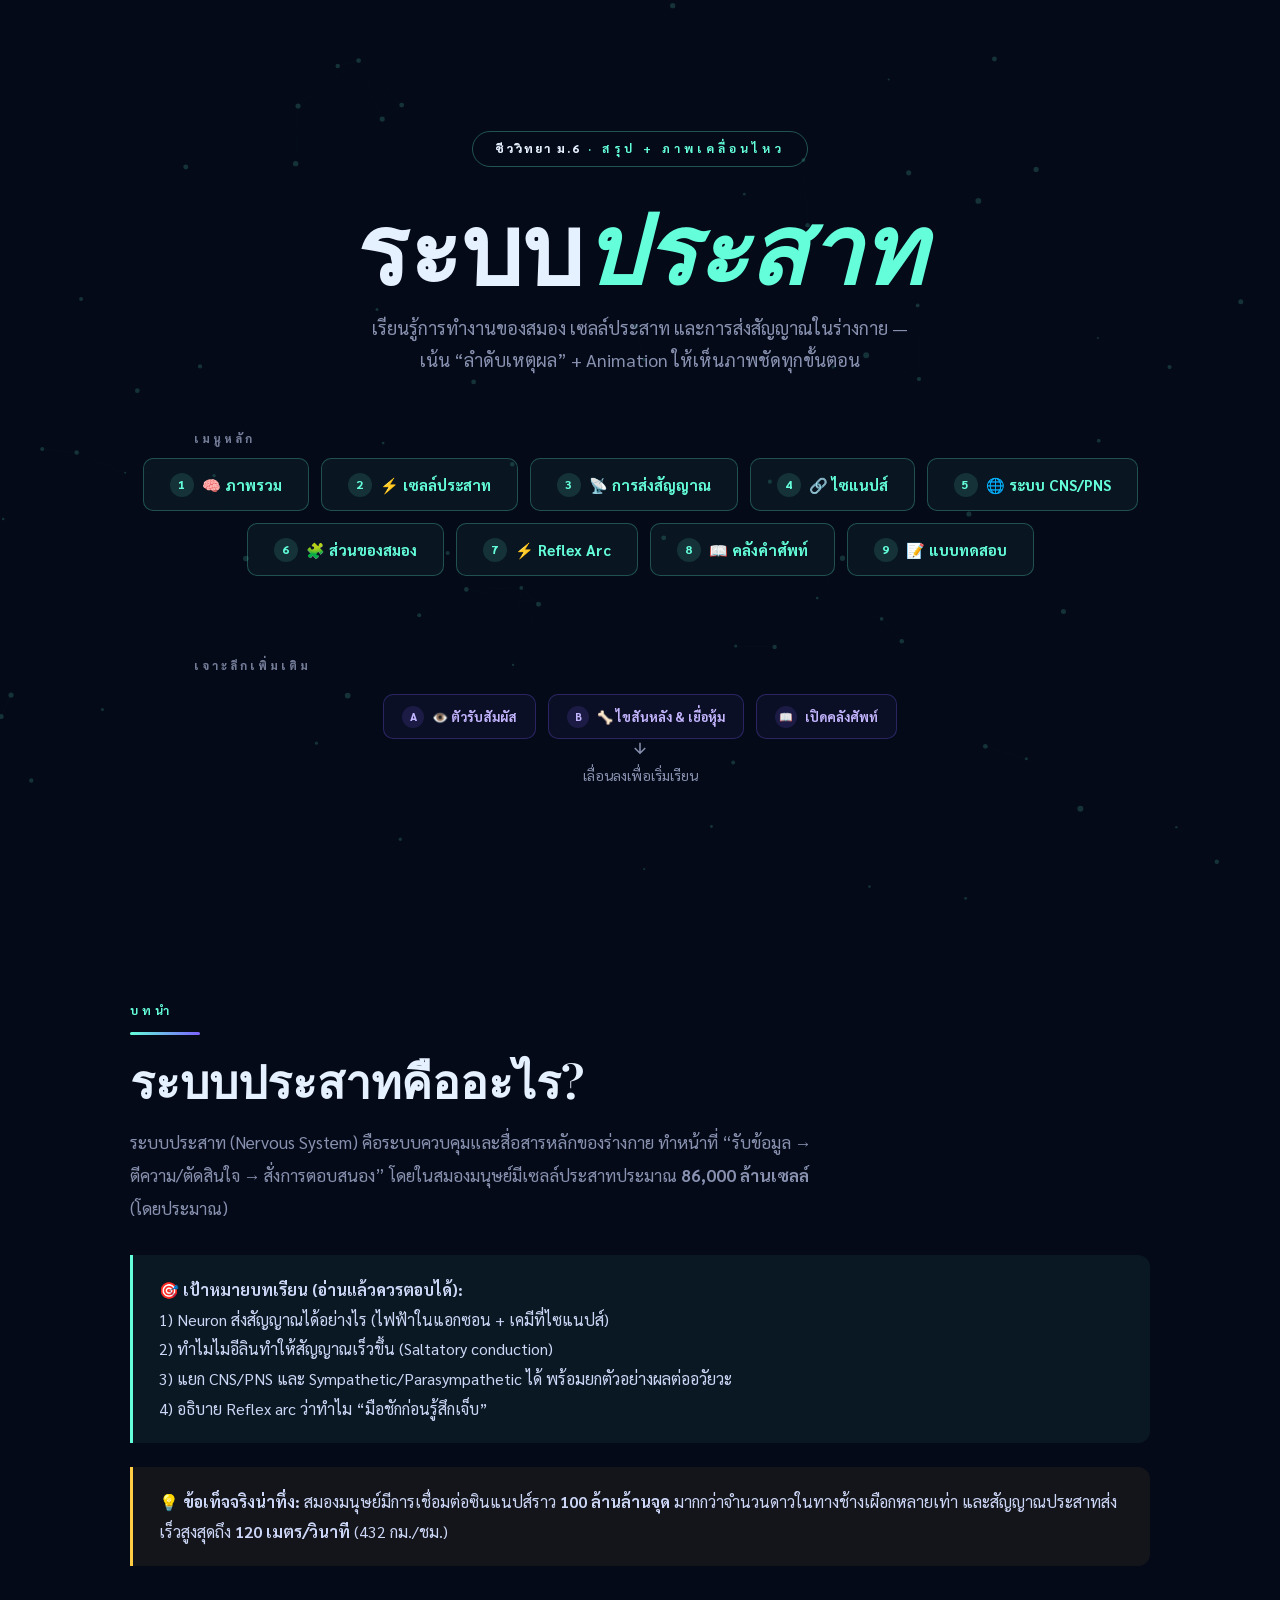
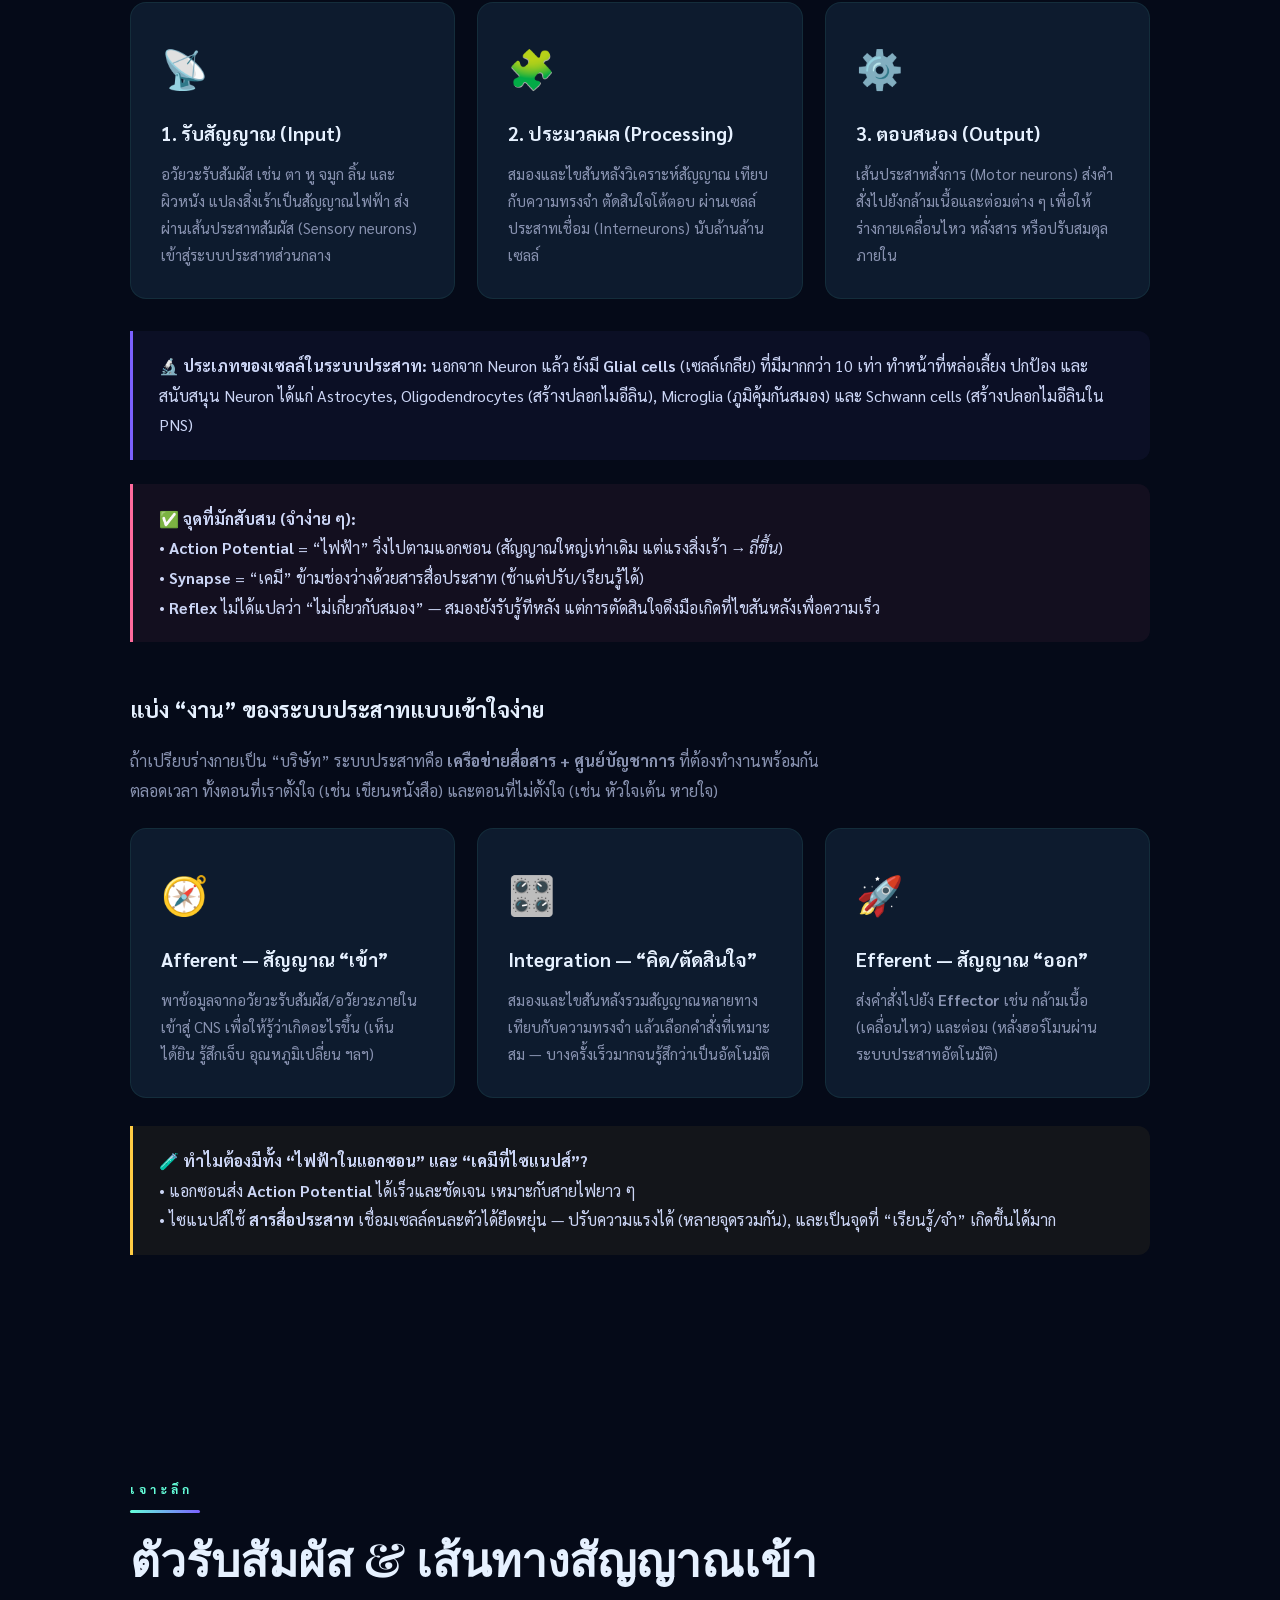
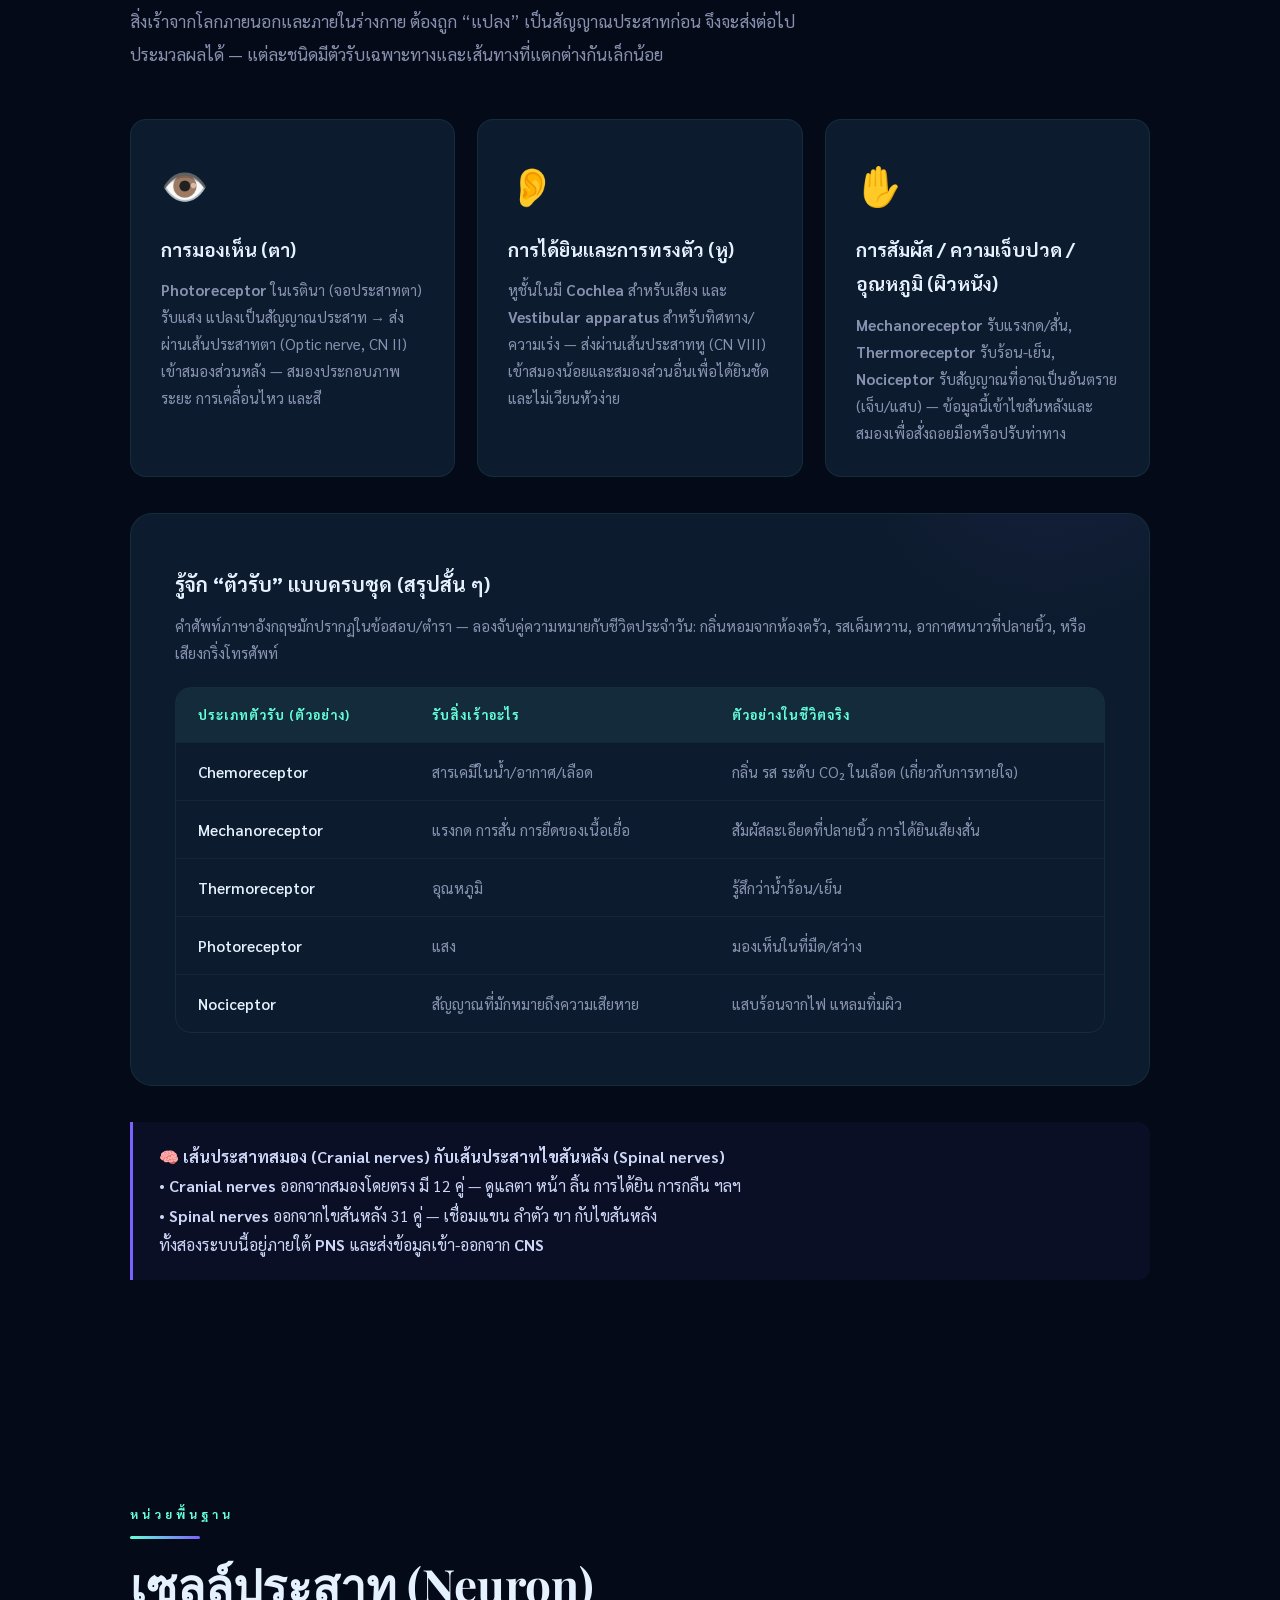
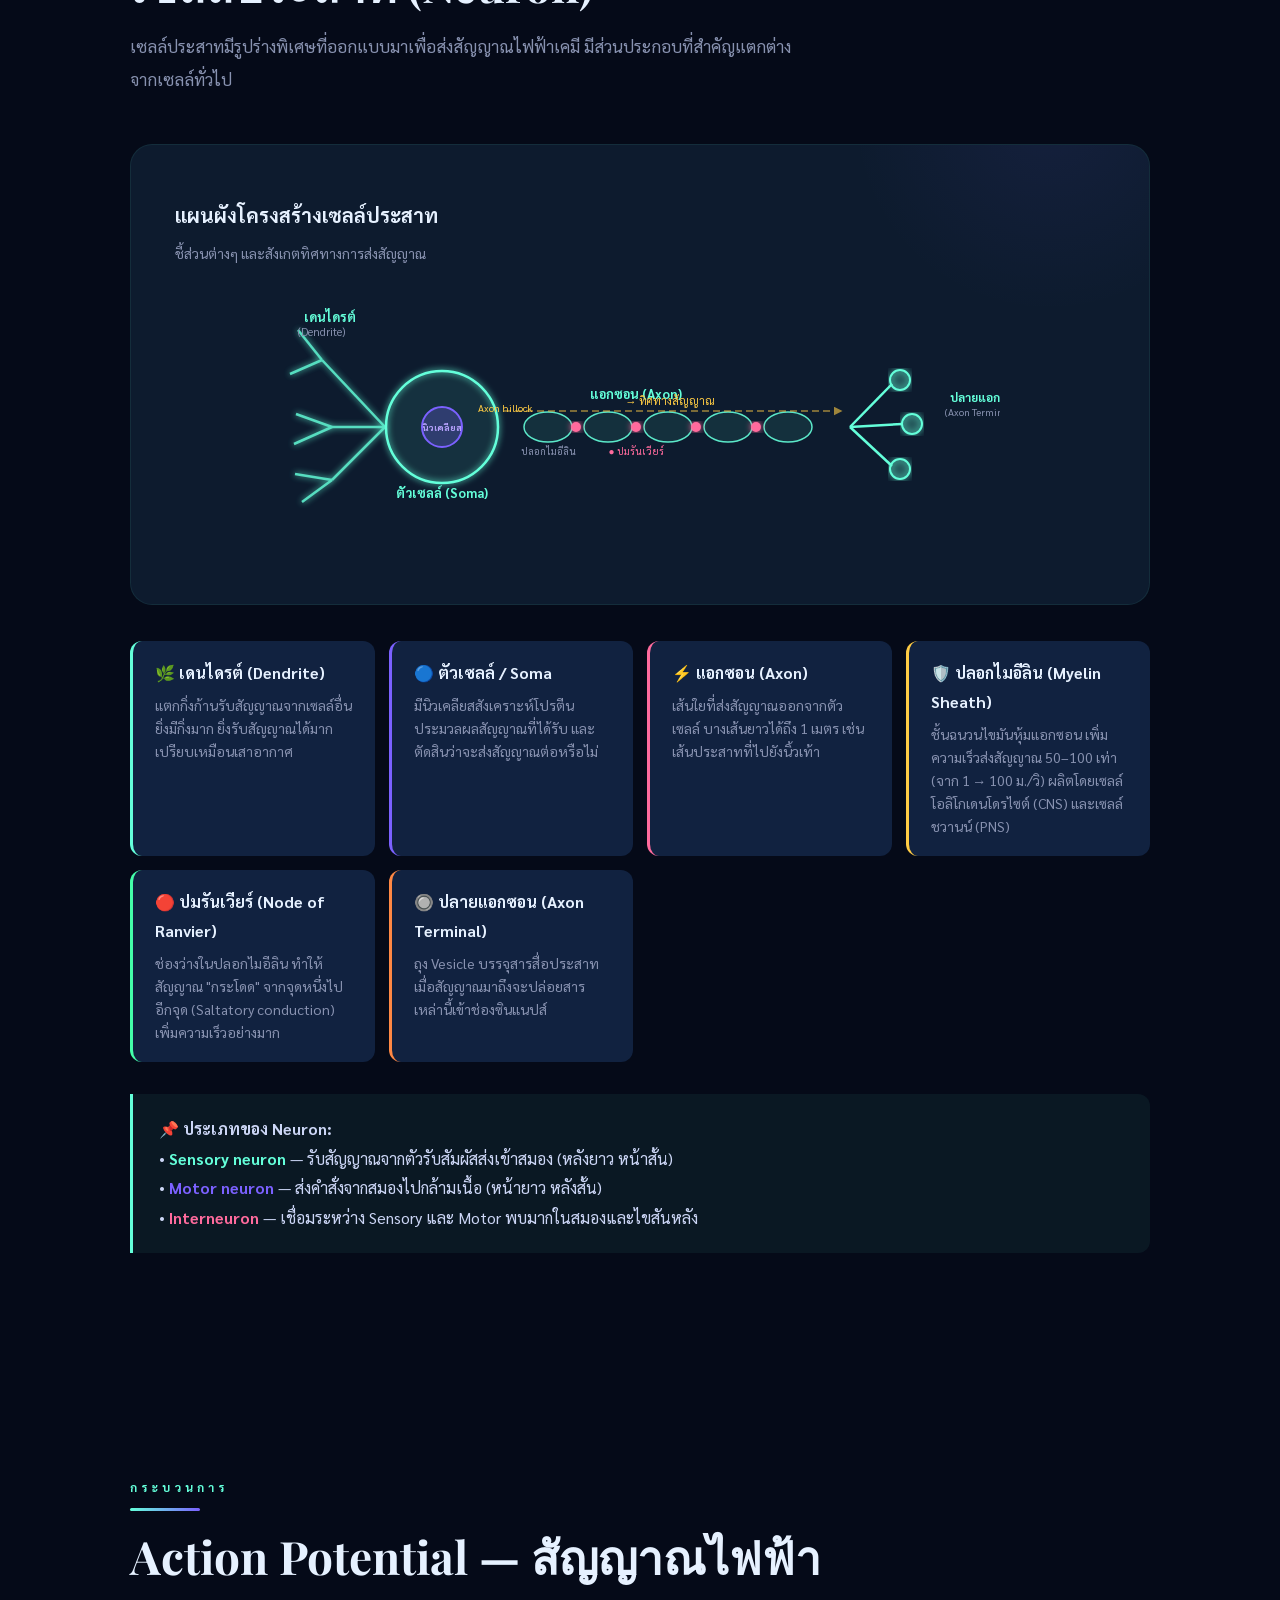
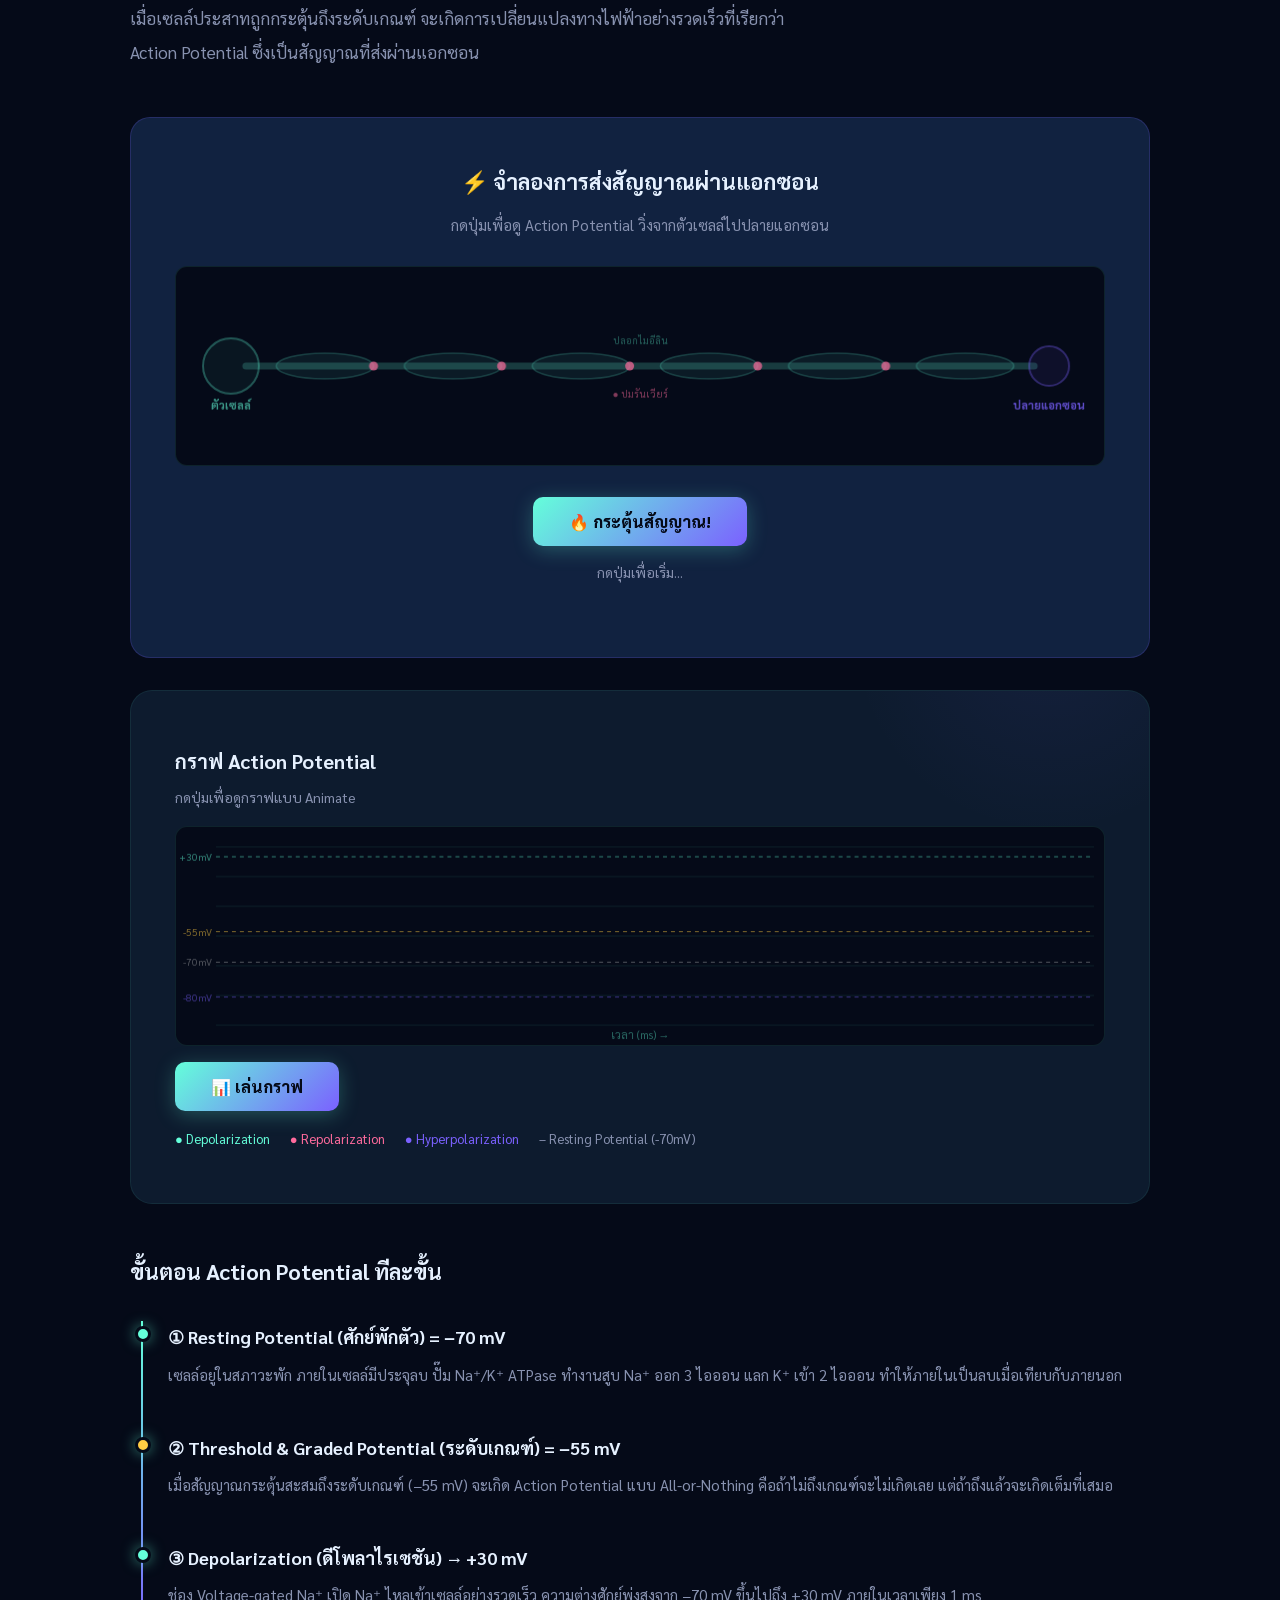
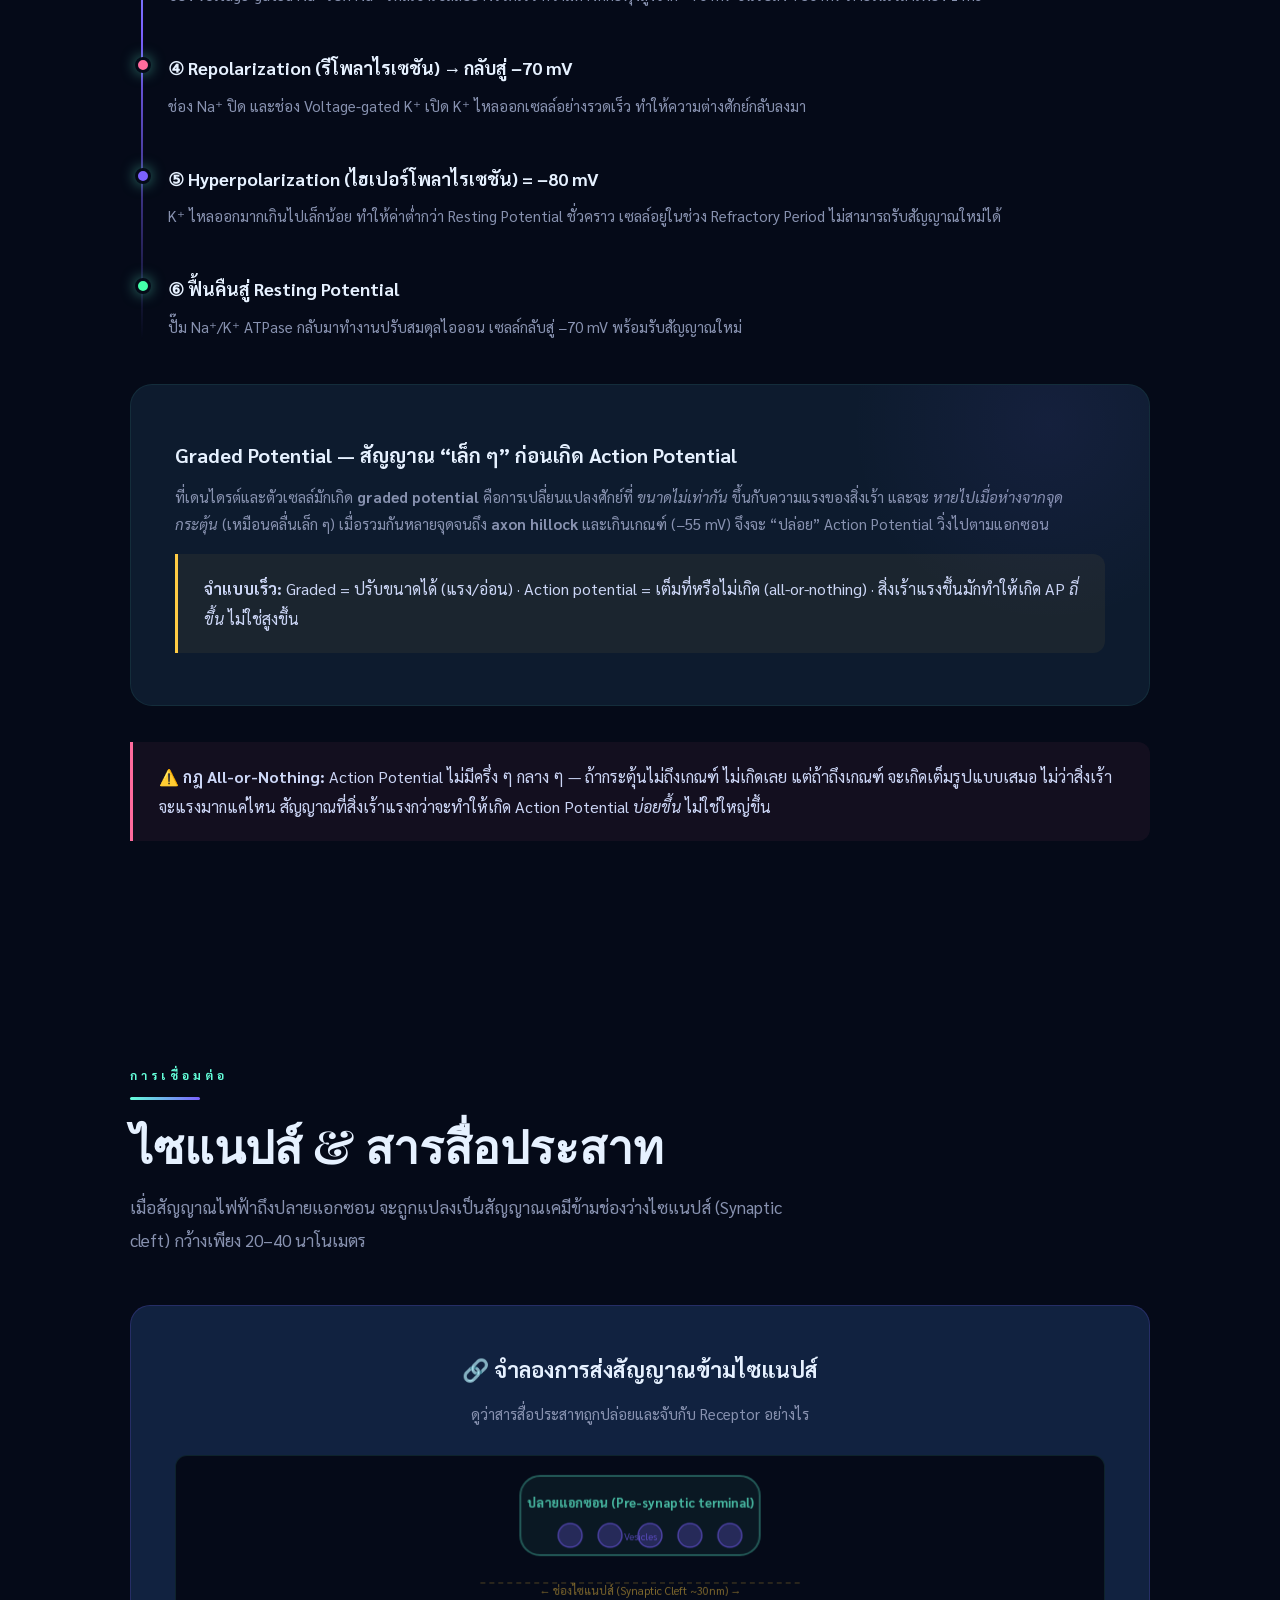
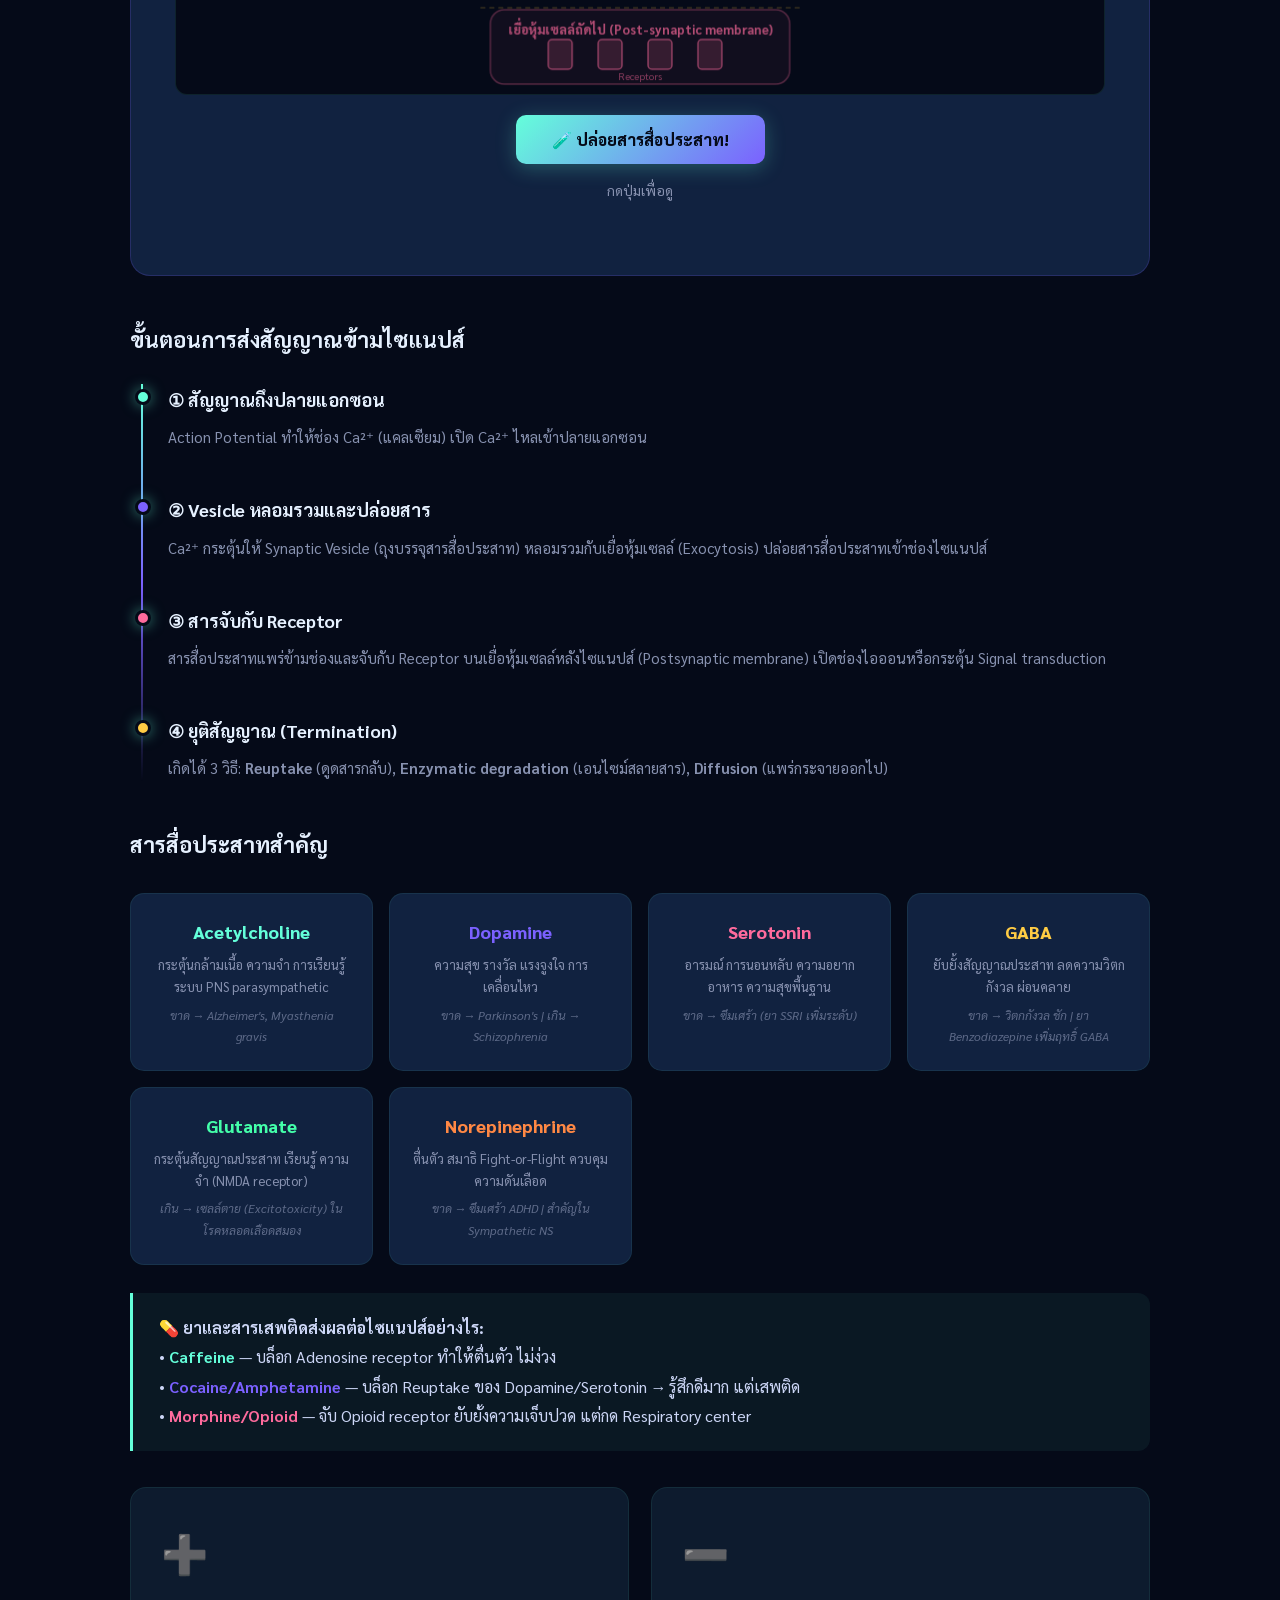
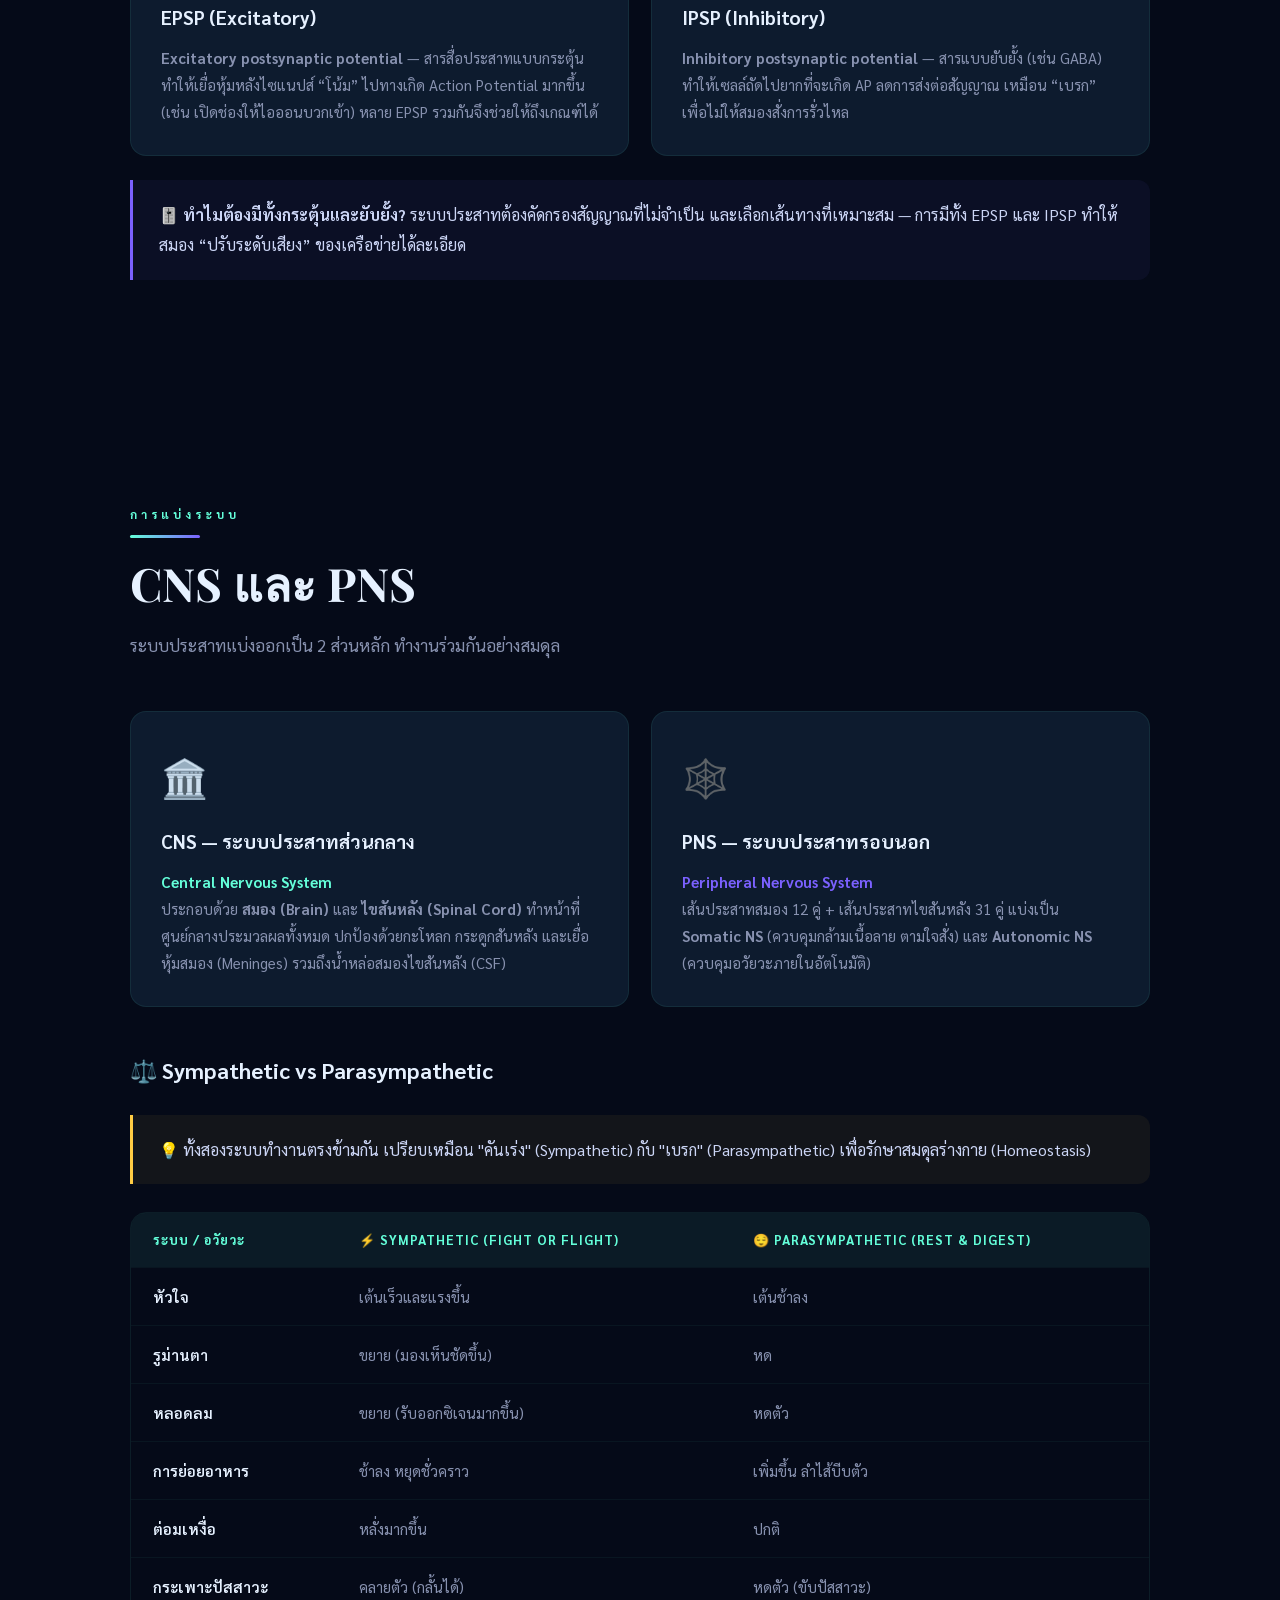
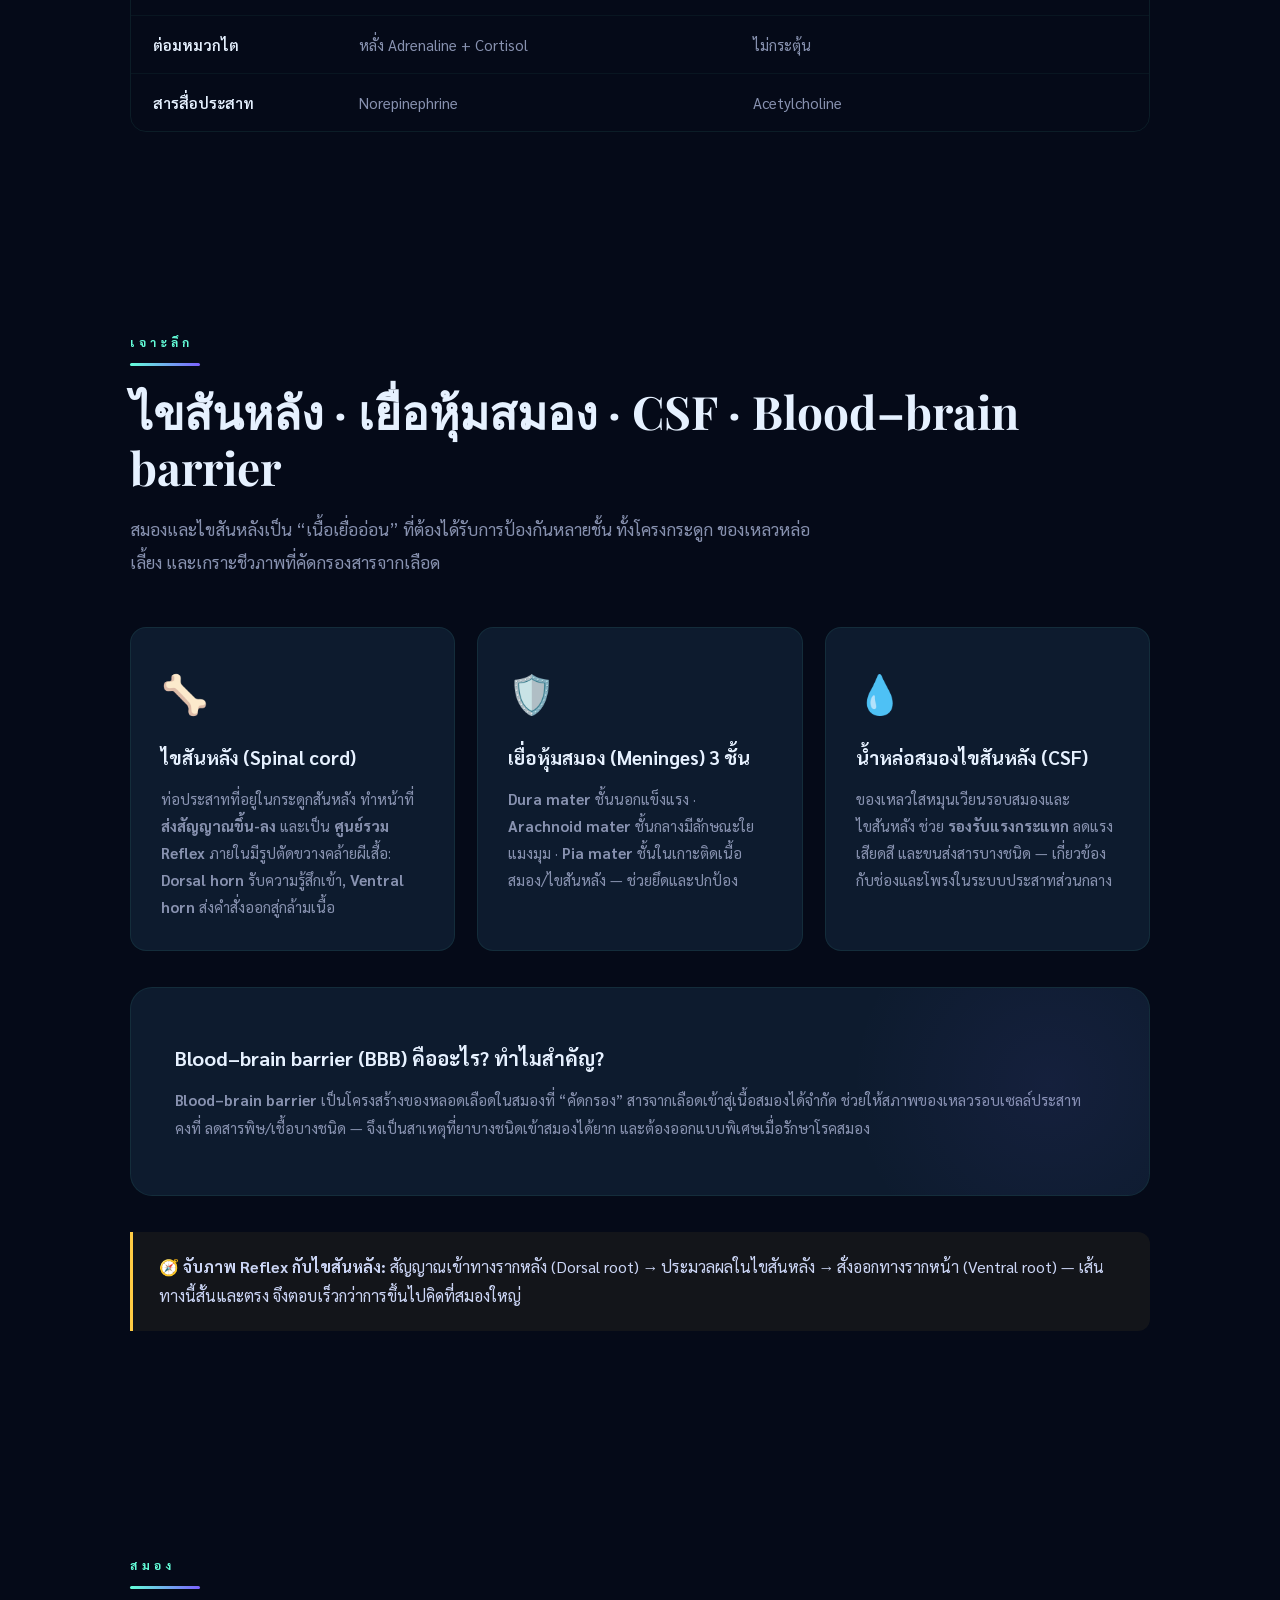
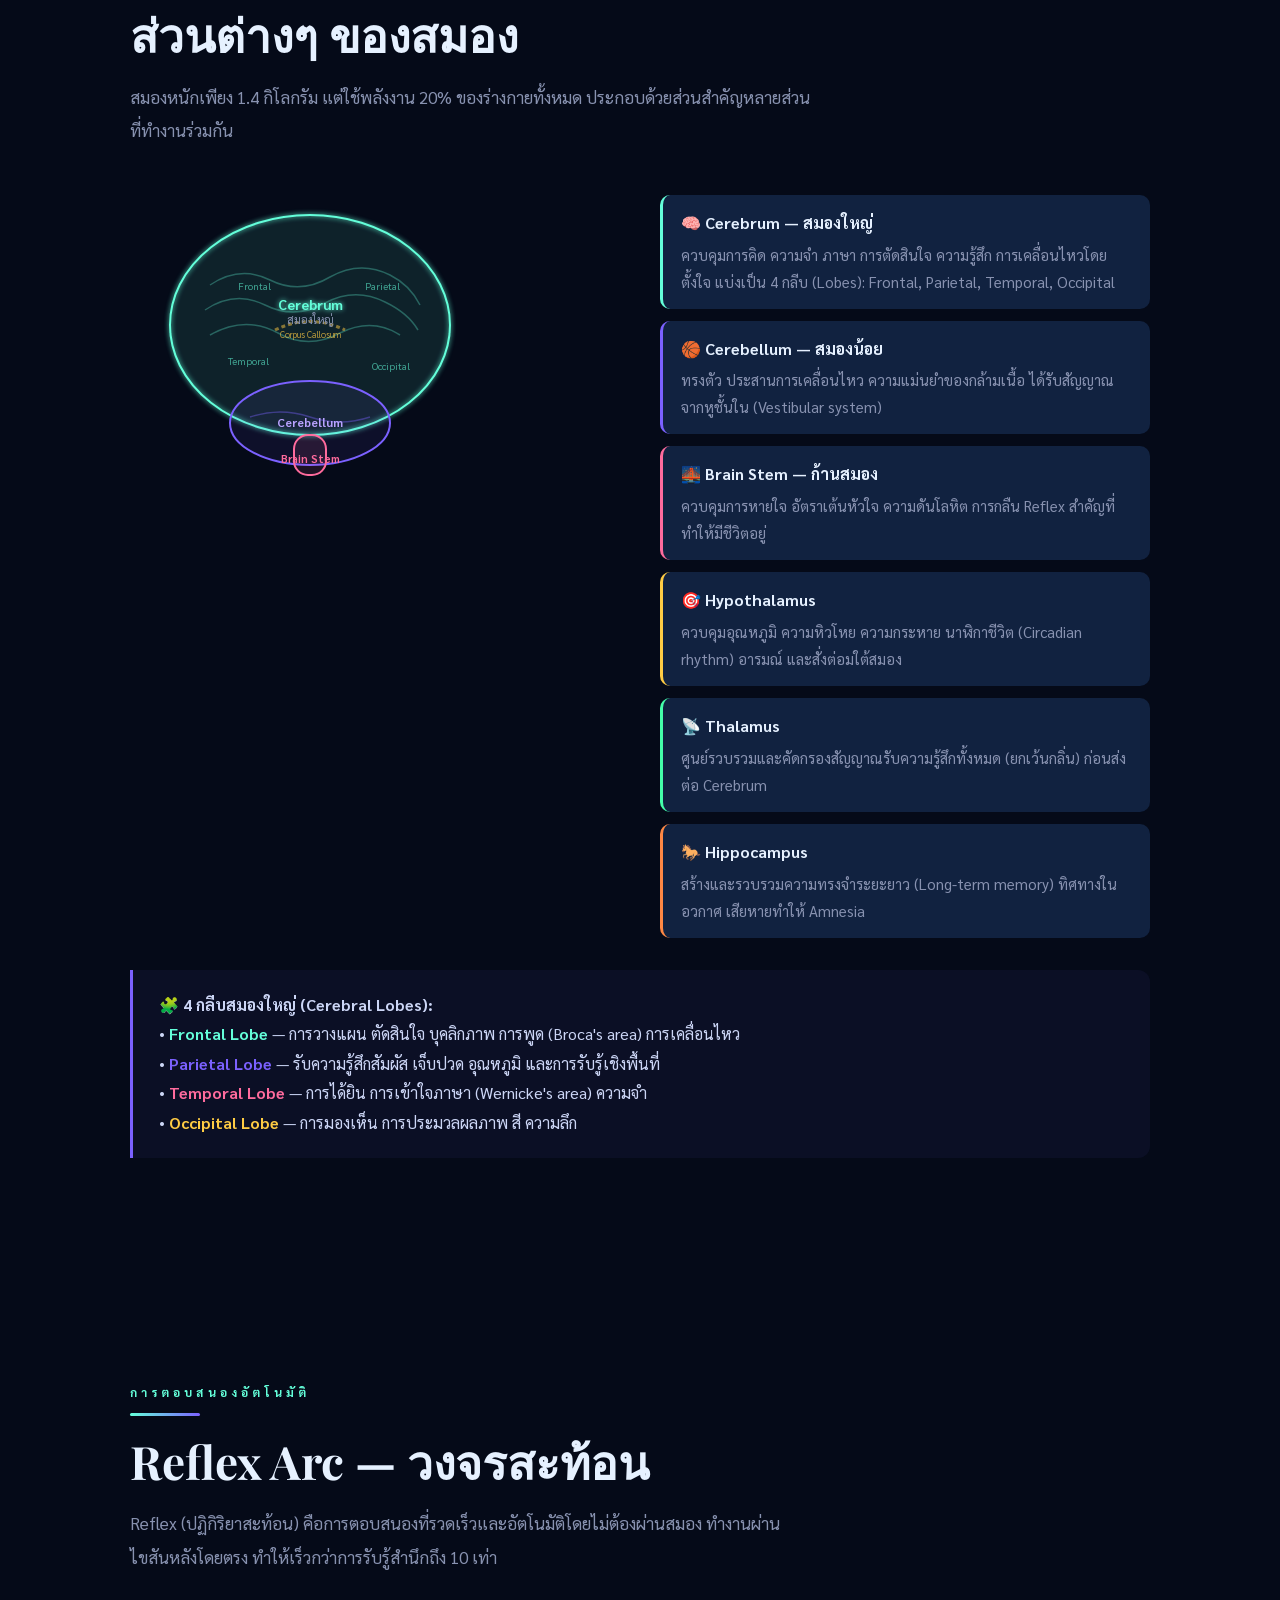
==== commit 5d1106d1: "Add files via upload" ====
--- a/index.html
+++ b/index.html
@@ -100,6 +100,41 @@
   font-size:12px; font-weight:800;
   display:flex; align-items:center; justify-content:center;
 }
+.chapter-buttons.sub { margin-top: 8px; margin-bottom: 0; }
+.chapter-buttons.sub .ch-btn {
+  font-size: 13px;
+  padding: 10px 18px;
+  border-color: rgba(123,97,255,0.28);
+  color: #c4b5ff;
+  background: rgba(123,97,255,0.06);
+}
+.chapter-buttons.sub .ch-btn:hover {
+  border-color: var(--accent2);
+  color: #e8e0ff;
+  box-shadow: 0 10px 28px rgba(123,97,255,0.18);
+}
+.chapter-buttons.sub .ch-btn .num {
+  background: rgba(123,97,255,0.15);
+  font-size: 11px;
+  width: 22px;
+  height: 22px;
+}
+.hero-menu-label {
+  width: 100%;
+  max-width: 900px;
+  text-align: left;
+  font-size: 11px;
+  font-weight: 800;
+  letter-spacing: 3px;
+  text-transform: uppercase;
+  color: var(--text-dim);
+  margin: 0 auto 10px;
+  padding-left: 4px;
+  opacity: 0.85;
+}
+@media (max-width: 700px) {
+  .hero-menu-label { padding-left: 0; }
+}
 
 .scroll-hint {
   animation: bounce 2s infinite;
@@ -272,6 +307,118 @@
 }
 .compare-table tr:hover td { background:rgba(100,255,218,0.03); }
 .compare-table td:first-child { color:#e6f1ff; font-weight:600; }
+
+/* ====== GLOSSARY ====== */
+.glossary-panel {
+  background: var(--surface);
+  border: 1px solid rgba(100,255,218,0.1);
+  border-radius: 22px;
+  padding: 36px 40px 28px;
+  margin-top: 28px;
+}
+.glossary-toolbar {
+  display: flex;
+  flex-wrap: wrap;
+  gap: 12px;
+  align-items: center;
+  margin-bottom: 20px;
+}
+#glossary-search {
+  flex: 1 1 220px;
+  min-width: 180px;
+  padding: 14px 18px;
+  border-radius: 12px;
+  border: 1px solid rgba(100,255,218,0.18);
+  background: var(--surface2);
+  color: var(--text);
+  font-family: 'Sarabun', sans-serif;
+  font-size: 15px;
+}
+#glossary-search::placeholder { color: var(--text-dim); opacity: 0.7; }
+#glossary-search:focus {
+  outline: none;
+  border-color: var(--accent);
+  box-shadow: 0 0 0 3px rgba(100,255,218,0.12);
+}
+.glossary-cats {
+  display: flex;
+  flex-wrap: wrap;
+  gap: 8px;
+}
+.glossary-cat {
+  border: 1px solid rgba(100,255,218,0.15);
+  background: rgba(100,255,218,0.04);
+  color: var(--text-dim);
+  padding: 8px 14px;
+  border-radius: 999px;
+  font-family: 'Sarabun', sans-serif;
+  font-size: 13px;
+  font-weight: 700;
+  cursor: pointer;
+  transition: all 0.2s;
+}
+.glossary-cat:hover {
+  border-color: var(--accent);
+  color: var(--accent);
+}
+.glossary-cat.active {
+  background: rgba(100,255,218,0.12);
+  border-color: var(--accent);
+  color: var(--accent);
+}
+.glossary-note {
+  font-size: 13px;
+  color: var(--text-dim);
+  margin-bottom: 14px;
+  line-height: 1.7;
+}
+.glossary-table-wrap {
+  overflow-x: auto;
+  border-radius: 14px;
+  border: 1px solid rgba(100,255,218,0.08);
+}
+.glossary-table {
+  width: 100%;
+  border-collapse: collapse;
+  min-width: 640px;
+}
+.glossary-table th {
+  text-align: left;
+  padding: 14px 16px;
+  font-size: 12px;
+  font-weight: 800;
+  letter-spacing: 1px;
+  text-transform: uppercase;
+  color: var(--accent);
+  background: rgba(100,255,218,0.07);
+  border-bottom: 1px solid rgba(100,255,218,0.1);
+}
+.glossary-table td {
+  padding: 12px 16px;
+  font-size: 14px;
+  color: var(--text-dim);
+  border-top: 1px solid rgba(100,255,218,0.06);
+  vertical-align: top;
+}
+.glossary-table tr.hidden { display: none; }
+.glossary-table td.term-en {
+  color: #e6f1ff;
+  font-weight: 700;
+  white-space: nowrap;
+}
+.glossary-table td.term-read {
+  color: #b8c5e0;
+  font-size: 13px;
+  font-style: italic;
+  white-space: nowrap;
+}
+.glossary-table td.term-role { line-height: 1.65; max-width: 420px; }
+.glossary-count {
+  margin-left: auto;
+  font-size: 13px;
+  color: var(--text-dim);
+  font-weight: 600;
+}
 
 /* ====== BRAIN SVG ====== */
 .brain-section {
@@ -432,6 +579,7 @@
   <h1>ระบบ<span>ประสาท</span></h1>
   <p class="hero-sub">เรียนรู้การทำงานของสมอง เซลล์ประสาท และการส่งสัญญาณในร่างกาย — เน้น “ลำดับเหตุผล” + Animation ให้เห็นภาพชัดทุกขั้นตอน</p>
 
+  <p class="hero-menu-label">เมนูหลัก</p>
   <div class="chapter-buttons">
     <a href="#intro" class="ch-btn"><span class="num">1</span>🧠 ภาพรวม</a>
     <a href="#neuron" class="ch-btn"><span class="num">2</span>⚡ เซลล์ประสาท</a>
@@ -440,7 +588,15 @@
     <a href="#system" class="ch-btn"><span class="num">5</span>🌐 ระบบ CNS/PNS</a>
     <a href="#brain" class="ch-btn"><span class="num">6</span>🧩 ส่วนของสมอง</a>
     <a href="#reflex" class="ch-btn"><span class="num">7</span>⚡ Reflex Arc</a>
-    <a href="#quiz" class="ch-btn"><span class="num">8</span>📝 แบบทดสอบ</a>
+    <a href="#glossary" class="ch-btn"><span class="num">8</span>📖 คลังคำศัพท์</a>
+    <a href="#quiz" class="ch-btn"><span class="num">9</span>📝 แบบทดสอบ</a>
+  </div>
+
+  <p class="hero-menu-label" style="margin-top:28px">เจาะลึกเพิ่มเติม</p>
+  <div class="chapter-buttons sub">
+    <a href="#receptors" class="ch-btn"><span class="num">A</span>👁️ ตัวรับสัมผัส</a>
+    <a href="#spinal-protect" class="ch-btn"><span class="num">B</span>🦴 ไขสันหลัง &amp; เยื่อหุ้ม</a>
+    <a href="#glossary" class="ch-btn"><span class="num">📖</span>เปิดคลังศัพท์</a>
   </div>
 
   <div class="scroll-hint">
@@ -500,6 +656,94 @@
       <br>• <strong>Action Potential</strong> = “ไฟฟ้า” วิ่งไปตามแอกซอน (สัญญาณใหญ่เท่าเดิม แต่แรงสิ่งเร้า → <em>ถี่ขึ้น</em>)
       <br>• <strong>Synapse</strong> = “เคมี” ข้ามช่องว่างด้วยสารสื่อประสาท (ช้าแต่ปรับ/เรียนรู้ได้)
       <br>• <strong>Reflex</strong> ไม่ได้แปลว่า “ไม่เกี่ยวกับสมอง” — สมองยังรับรู้ทีหลัง แต่การตัดสินใจดึงมือเกิดที่ไขสันหลังเพื่อความเร็ว
+    </div>
+
+    <h3 style="font-size:22px;font-weight:700;color:#e6f1ff;margin:48px 0 16px">แบ่ง “งาน” ของระบบประสาทแบบเข้าใจง่าย</h3>
+    <p style="color:var(--text-dim);font-size:16px;line-height:1.9;max-width:720px;margin-bottom:22px">
+      ถ้าเปรียบร่างกายเป็น “บริษัท” ระบบประสาทคือ <strong>เครือข่ายสื่อสาร + ศูนย์บัญชาการ</strong> ที่ต้องทำงานพร้อมกันตลอดเวลา ทั้งตอนที่เราตั้งใจ (เช่น เขียนหนังสือ) และตอนที่ไม่ตั้งใจ (เช่น หัวใจเต้น หายใจ)
+    </p>
+    <div class="cards">
+      <div class="card">
+        <span class="card-icon">🧭</span>
+        <h3>Afferent — สัญญาณ “เข้า”</h3>
+        <p>พาข้อมูลจากอวัยวะรับสัมผัส/อวัยวะภายใน เข้าสู่ CNS เพื่อให้รู้ว่าเกิดอะไรขึ้น (เห็น ได้ยิน รู้สึกเจ็บ อุณหภูมิเปลี่ยน ฯลฯ)</p>
+      </div>
+      <div class="card">
+        <span class="card-icon">🎛️</span>
+        <h3>Integration — “คิด/ตัดสินใจ”</h3>
+        <p>สมองและไขสันหลังรวมสัญญาณหลายทาง เทียบกับความทรงจำ แล้วเลือกคำสั่งที่เหมาะสม — บางครั้งเร็วมากจนรู้สึกว่าเป็นอัตโนมัติ</p>
+      </div>
+      <div class="card">
+        <span class="card-icon">🚀</span>
+        <h3>Efferent — สัญญาณ “ออก”</h3>
+        <p>ส่งคำสั่งไปยัง <strong>Effector</strong> เช่น กล้ามเนื้อ (เคลื่อนไหว) และต่อม (หลั่งฮอร์โมนผ่านระบบประสาทอัตโนมัติ)</p>
+      </div>
+    </div>
+
+    <div class="highlight yellow" style="margin-top:28px">
+      🧪 <strong>ทำไมต้องมีทั้ง “ไฟฟ้าในแอกซอน” และ “เคมีที่ไซแนปส์”?</strong>
+      <br>• แอกซอนส่ง <strong>Action Potential</strong> ได้เร็วและชัดเจน เหมาะกับสายไฟยาว ๆ
+      <br>• ไซแนปส์ใช้ <strong>สารสื่อประสาท</strong> เชื่อมเซลล์คนละตัวได้ยืดหยุ่น — ปรับความแรงได้ (หลายจุดรวมกัน), และเป็นจุดที่ “เรียนรู้/จำ” เกิดขึ้นได้มาก
+    </div>
+  </div>
+</section>
+
+<!-- ===== SECTION: RECEPTORS (DEEP DIVE) ===== -->
+<section id="receptors">
+  <div class="reveal">
+    <div class="section-label">เจาะลึก</div>
+    <div class="section-divider"></div>
+    <h2 class="section-title">ตัวรับสัมผัส &amp; เส้นทางสัญญาณเข้า</h2>
+    <p class="section-intro">
+      สิ่งเร้าจากโลกภายนอกและภายในร่างกาย ต้องถูก “แปลง” เป็นสัญญาณประสาทก่อน จึงจะส่งต่อไปประมวลผลได้ — แต่ละชนิดมีตัวรับเฉพาะทางและเส้นทางที่แตกต่างกันเล็กน้อย
+    </p>
+
+    <div class="cards">
+      <div class="card">
+        <span class="card-icon">👁️</span>
+        <h3>การมองเห็น (ตา)</h3>
+        <p><strong>Photoreceptor</strong> ในเรตินา (จอประสาทตา) รับแสง แปลงเป็นสัญญาณประสาท → ส่งผ่านเส้นประสาทตา (Optic nerve, CN II) เข้าสมองส่วนหลัง — สมองประกอบภาพ ระยะ การเคลื่อนไหว และสี</p>
+      </div>
+      <div class="card">
+        <span class="card-icon">👂</span>
+        <h3>การได้ยินและการทรงตัว (หู)</h3>
+        <p>หูชั้นในมี <strong>Cochlea</strong> สำหรับเสียง และ <strong>Vestibular apparatus</strong> สำหรับทิศทาง/ความเร่ง — ส่งผ่านเส้นประสาทหู (CN VIII) เข้าสมองน้อยและสมองส่วนอื่นเพื่อได้ยินชัดและไม่เวียนหัวง่าย</p>
+      </div>
+      <div class="card">
+        <span class="card-icon">✋</span>
+        <h3>การสัมผัส / ความเจ็บปวด / อุณหภูมิ (ผิวหนัง)</h3>
+        <p><strong>Mechanoreceptor</strong> รับแรงกด/สั่น, <strong>Thermoreceptor</strong> รับร้อน-เย็น, <strong>Nociceptor</strong> รับสัญญาณที่อาจเป็นอันตราย (เจ็บ/แสบ) — ข้อมูลนี้เข้าไขสันหลังและสมองเพื่อสั่งถอยมือหรือปรับท่าทาง</p>
+      </div>
+    </div>
+
+    <div class="panel" style="margin-top:36px">
+      <h3 style="font-size:20px;font-weight:700;color:#e6f1ff;margin-bottom:10px">รู้จัก “ตัวรับ” แบบครบชุด (สรุปสั้น ๆ)</h3>
+      <p style="color:var(--text-dim);font-size:15px;line-height:1.85;margin-bottom:20px">
+        คำศัพท์ภาษาอังกฤษมักปรากฏในข้อสอบ/ตำรา — ลองจับคู่ความหมายกับชีวิตประจำวัน: กลิ่นหอมจากห้องครัว, รสเค็มหวาน, อากาศหนาวที่ปลายนิ้ว, หรือเสียงกริ่งโทรศัพท์
+      </p>
+      <table class="compare-table">
+        <thead>
+          <tr>
+            <th>ประเภทตัวรับ (ตัวอย่าง)</th>
+            <th>รับสิ่งเร้าอะไร</th>
+            <th>ตัวอย่างในชีวิตจริง</th>
+          </tr>
+        </thead>
+        <tbody>
+          <tr><td>Chemoreceptor</td><td>สารเคมีในน้ำ/อากาศ/เลือด</td><td>กลิ่น รส ระดับ CO₂ ในเลือด (เกี่ยวกับการหายใจ)</td></tr>
+          <tr><td>Mechanoreceptor</td><td>แรงกด การสั่น การยืดของเนื้อเยื่อ</td><td>สัมผัสละเอียดที่ปลายนิ้ว การได้ยินเสียงสั่น</td></tr>
+          <tr><td>Thermoreceptor</td><td>อุณหภูมิ</td><td>รู้สึกว่าน้ำร้อน/เย็น</td></tr>
+          <tr><td>Photoreceptor</td><td>แสง</td><td>มองเห็นในที่มืด/สว่าง</td></tr>
+          <tr><td>Nociceptor</td><td>สัญญาณที่มักหมายถึงความเสียหาย</td><td>แสบร้อนจากไฟ แหลมทิ่มผิว</td></tr>
+        </tbody>
+      </table>
+    </div>
+
+    <div class="highlight purple" style="margin-top:28px">
+      🧠 <strong>เส้นประสาทสมอง (Cranial nerves) กับเส้นประสาทไขสันหลัง (Spinal nerves)</strong>
+      <br>• <strong>Cranial nerves</strong> ออกจากสมองโดยตรง มี 12 คู่ — ดูแลตา หน้า ลิ้น การได้ยิน การกลืน ฯลฯ
+      <br>• <strong>Spinal nerves</strong> ออกจากไขสันหลัง 31 คู่ — เชื่อมแขน ลำตัว ขา กับไขสันหลัง
+      <br>ทั้งสองระบบนี้อยู่ภายใต้ <strong>PNS</strong> และส่งข้อมูลเข้า-ออกจาก <strong>CNS</strong>
     </div>
   </div>
 </section>
@@ -684,6 +928,16 @@
       </div>
     </div>
 
+    <div class="panel reveal" style="margin-top:40px">
+      <h3 style="font-size:20px;font-weight:700;color:#e6f1ff;margin-bottom:10px">Graded Potential — สัญญาณ “เล็ก ๆ” ก่อนเกิด Action Potential</h3>
+      <p style="color:var(--text-dim);font-size:15px;line-height:1.85;margin-bottom:16px">
+        ที่เดนไดรต์และตัวเซลล์มักเกิด <strong>graded potential</strong> คือการเปลี่ยนแปลงศักย์ที่ <em>ขนาดไม่เท่ากัน</em> ขึ้นกับความแรงของสิ่งเร้า และจะ <em>หายไปเมื่อห่างจากจุดกระตุ้น</em> (เหมือนคลื่นเล็ก ๆ) เมื่อรวมกันหลายจุดจนถึง <strong>axon hillock</strong> และเกินเกณฑ์ (−55 mV) จึงจะ “ปล่อย” Action Potential วิ่งไปตามแอกซอน
+      </p>
+      <div class="highlight yellow" style="margin:0;border-left-width:3px">
+        <strong>จำแบบเร็ว:</strong> Graded = ปรับขนาดได้ (แรง/อ่อน) · Action potential = เต็มที่หรือไม่เกิด (all-or-nothing) · สิ่งเร้าแรงขึ้นมักทำให้เกิด AP <em>ถี่ขึ้น</em> ไม่ใช่สูงขึ้น
+      </div>
+    </div>
+
     <div class="highlight pink">
       ⚠️ <strong>กฎ All-or-Nothing:</strong> Action Potential ไม่มีครึ่ง ๆ กลาง ๆ — ถ้ากระตุ้นไม่ถึงเกณฑ์ ไม่เกิดเลย แต่ถ้าถึงเกณฑ์ จะเกิดเต็มรูปแบบเสมอ ไม่ว่าสิ่งเร้าจะแรงมากแค่ไหน สัญญาณที่สิ่งเร้าแรงกว่าจะทำให้เกิด Action Potential <em>บ่อยขึ้น</em> ไม่ใช่ใหญ่ขึ้น
     </div>
@@ -773,6 +1027,22 @@
       <br>• <strong style="color:var(--accent2)">Cocaine/Amphetamine</strong> — บล็อก Reuptake ของ Dopamine/Serotonin → รู้สึกดีมาก แต่เสพติด
       <br>• <strong style="color:var(--accent3)">Morphine/Opioid</strong> — จับ Opioid receptor ยับยั้งความเจ็บปวด แต่กด Respiratory center
     </div>
+
+    <div class="cards" style="margin-top:36px">
+      <div class="card">
+        <span class="card-icon">➕</span>
+        <h3>EPSP (Excitatory)</h3>
+        <p><strong>Excitatory postsynaptic potential</strong> — สารสื่อประสาทแบบกระตุ้นทำให้เยื่อหุ้มหลังไซแนปส์ “โน้ม” ไปทางเกิด Action Potential มากขึ้น (เช่น เปิดช่องให้ไอออนบวกเข้า) หลาย EPSP รวมกันจึงช่วยให้ถึงเกณฑ์ได้</p>
+      </div>
+      <div class="card">
+        <span class="card-icon">➖</span>
+        <h3>IPSP (Inhibitory)</h3>
+        <p><strong>Inhibitory postsynaptic potential</strong> — สารแบบยับยั้ง (เช่น GABA) ทำให้เซลล์ถัดไปยากที่จะเกิด AP ลดการส่งต่อสัญญาณ เหมือน “เบรก” เพื่อไม่ให้สมองสั่งการรั่วไหล</p>
+      </div>
+    </div>
+    <div class="highlight purple" style="margin-top:24px">
+      🎚️ <strong>ทำไมต้องมีทั้งกระตุ้นและยับยั้ง?</strong> ระบบประสาทต้องคัดกรองสัญญาณที่ไม่จำเป็น และเลือกเส้นทางที่เหมาะสม — การมีทั้ง EPSP และ IPSP ทำให้สมอง “ปรับระดับเสียง” ของเครือข่ายได้ละเอียด
+    </div>
   </div>
 </section>
 
@@ -821,6 +1091,47 @@
         <tr><td>สารสื่อประสาท</td><td>Norepinephrine</td><td>Acetylcholine</td></tr>
       </tbody>
     </table>
+  </div>
+</section>
+
+<!-- ===== SECTION: SPINAL CORD & PROTECTION ===== -->
+<section id="spinal-protect">
+  <div class="reveal">
+    <div class="section-label">เจาะลึก</div>
+    <div class="section-divider"></div>
+    <h2 class="section-title">ไขสันหลัง · เยื่อหุ้มสมอง · CSF · Blood–brain barrier</h2>
+    <p class="section-intro">
+      สมองและไขสันหลังเป็น “เนื้อเยื่ออ่อน” ที่ต้องได้รับการป้องกันหลายชั้น ทั้งโครงกระดูก ของเหลวหล่อเลี้ยง และเกราะชีวภาพที่คัดกรองสารจากเลือด
+    </p>
+
+    <div class="cards">
+      <div class="card">
+        <span class="card-icon">🦴</span>
+        <h3>ไขสันหลัง (Spinal cord)</h3>
+        <p>ท่อประสาทที่อยู่ในกระดูกสันหลัง ทำหน้าที่ <strong>ส่งสัญญาณขึ้น-ลง</strong> และเป็น <strong>ศูนย์รวม Reflex</strong> ภายในมีรูปตัดขวางคล้ายผีเสื้อ: <strong>Dorsal horn</strong> รับความรู้สึกเข้า, <strong>Ventral horn</strong> ส่งคำสั่งออกสู่กล้ามเนื้อ</p>
+      </div>
+      <div class="card">
+        <span class="card-icon">🛡️</span>
+        <h3>เยื่อหุ้มสมอง (Meninges) 3 ชั้น</h3>
+        <p><strong>Dura mater</strong> ชั้นนอกแข็งแรง · <strong>Arachnoid mater</strong> ชั้นกลางมีลักษณะใยแมงมุม · <strong>Pia mater</strong> ชั้นในเกาะติดเนื้อสมอง/ไขสันหลัง — ช่วยยึดและปกป้อง</p>
+      </div>
+      <div class="card">
+        <span class="card-icon">💧</span>
+        <h3>น้ำหล่อสมองไขสันหลัง (CSF)</h3>
+        <p>ของเหลวใสหมุนเวียนรอบสมองและไขสันหลัง ช่วย <strong>รองรับแรงกระแทก</strong> ลดแรงเสียดสี และขนส่งสารบางชนิด — เกี่ยวข้องกับช่องและโพรงในระบบประสาทส่วนกลาง</p>
+      </div>
+    </div>
+
+    <div class="panel" style="margin-top:36px">
+      <h3 style="font-size:20px;font-weight:700;color:#e6f1ff;margin-bottom:10px">Blood–brain barrier (BBB) คืออะไร? ทำไมสำคัญ?</h3>
+      <p style="color:var(--text-dim);font-size:15px;line-height:1.9">
+        <strong>Blood–brain barrier</strong> เป็นโครงสร้างของหลอดเลือดในสมองที่ “คัดกรอง” สารจากเลือดเข้าสู่เนื้อสมองได้จำกัด ช่วยให้สภาพของเหลวรอบเซลล์ประสาทคงที่ ลดสารพิษ/เชื้อบางชนิด — จึงเป็นสาเหตุที่ยาบางชนิดเข้าสมองได้ยาก และต้องออกแบบพิเศษเมื่อรักษาโรคสมอง
+      </p>
+    </div>
+
+    <div class="highlight yellow" style="margin-top:28px">
+      🧭 <strong>จับภาพ Reflex กับไขสันหลัง:</strong> สัญญาณเข้าทางรากหลัง (Dorsal root) → ประมวลผลในไขสันหลัง → สั่งออกทางรากหน้า (Ventral root) — เส้นทางนี้สั้นและตรง จึงตอบเร็วกว่าการขึ้นไปคิดที่สมองใหญ่
+    </div>
   </div>
 </section>
 
@@ -957,6 +1268,126 @@
       <br>• <strong style="color:var(--accent)">Knee-jerk reflex (Patellar reflex)</strong> — เคาะเส้นเอ็นเข่า ขาเตะขึ้น — ใช้ตรวจไขสันหลัง L2-L4
       <br>• <strong style="color:var(--accent2)">Pupillary reflex</strong> — ฉายไฟตา รูม่านตาหด — ตรวจก้านสมองและ CN III
       <br>• <strong style="color:var(--accent3)">Babinski reflex</strong> — ขีดฝ่าเท้า นิ้วเท้ากางออก (ในผู้ใหญ่ผิดปกติ แสดงถึง CNS lesion)
+    </div>
+  </div>
+</section>
+
+<!-- ===== GLOSSARY ===== -->
+<section id="glossary">
+  <div class="reveal">
+    <div class="section-label">ศัพท์ภาษาอังกฤษ</div>
+    <div class="section-divider"></div>
+    <h2 class="section-title">คลังคำศัพท์ · ระบบประสาท</h2>
+    <p class="section-intro">
+      รวมศัพท์ที่พบบ่อยในตำราและข้อสอบ — มี <strong>คำอ่านแบบเสียงไทยใกล้เคียง</strong> (สำหรับอ่านออกเสียง) และ <strong>ความหมาย/หน้าที่</strong> แบบสั้น กระชับ เข้าใจง่าย
+    </p>
+
+    <div class="glossary-panel">
+      <div class="glossary-toolbar">
+        <input type="search" id="glossary-search" placeholder="ค้นหา เช่น synapse, แอกซอน, dopamine…" autocomplete="off" />
+        <span class="glossary-count" id="glossary-count"></span>
+      </div>
+      <p class="glossary-note">เคล็ดลับ: กดปุ่มหมวดเพื่อกรอง — หรือพิมพ์ในช่องค้นหาเพื่อหาศัพท์ภาษาอังกฤษ/คำอ่าน/ความหมาย</p>
+      <div class="glossary-cats" id="glossary-cats">
+        <button type="button" class="glossary-cat active" data-cat="all">ทั้งหมด</button>
+        <button type="button" class="glossary-cat" data-cat="cell">เซลล์ &amp; โครงสร้าง</button>
+        <button type="button" class="glossary-cat" data-cat="signal">สัญญาณไฟฟ้า</button>
+        <button type="button" class="glossary-cat" data-cat="synapse">ไซแนปส์ &amp; สารสื่อ</button>
+        <button type="button" class="glossary-cat" data-cat="system">CNS / PNS / Reflex</button>
+        <button type="button" class="glossary-cat" data-cat="brain">สมอง &amp; ป้องกัน</button>
+        <button type="button" class="glossary-cat" data-cat="receptor">ตัวรับสัมผัส</button>
+      </div>
+
+      <div class="glossary-table-wrap" style="margin-top:22px">
+        <table class="glossary-table" id="glossary-table">
+          <thead>
+            <tr>
+              <th style="width:22%">ศัพท์ (English)</th>
+              <th style="width:18%">อ่านไทย (เสียงใกล้เคียง)</th>
+              <th>ความหมาย / หน้าที่</th>
+            </tr>
+          </thead>
+          <tbody id="glossary-tbody">
+            <tr data-cat="system"><td class="term-en">Nervous system</td><td class="term-read">เนอ-เวิส ซิส-เทม</td><td class="term-role">ระบบรับส่งและประมวลผลข้อมูล ควบคุมการตอบสนองของร่างกาย</td></tr>
+            <tr data-cat="system"><td class="term-en">Central nervous system (CNS)</td><td class="term-read">เซน-ทรัล เนอ-เวิส ซิส-เทม</td><td class="term-role">ระบบประสาทส่วนกลาง = สมอง + ไขสันหลัง</td></tr>
+            <tr data-cat="system"><td class="term-en">Peripheral nervous system (PNS)</td><td class="term-read">พี-ริฟ-เทอ-รัล เนอ-เวิส ซิส-เทม</td><td class="term-role">เส้นประสาทและแก๊งเลียนนอก CNS เชื่อมอวัยวะกับสมอง/ไขสันหลัง</td></tr>
+            <tr data-cat="system"><td class="term-en">Somatic nervous system</td><td class="term-read">โซ-แม-ติก</td><td class="term-role">ควบคุมกล้ามเนื้อลายแบบตั้งใจ (เคลื่อนไหวตามคำสั่ง)</td></tr>
+            <tr data-cat="system"><td class="term-en">Autonomic nervous system</td><td class="term-read">ออ-โท-โน-มิก</td><td class="term-role">ควบคุมอวัยวะภายในอัตโนมัติ (หัวใจ ลำไส้ ต่อมเหงื่อ ฯลฯ)</td></tr>
+            <tr data-cat="system"><td class="term-en">Sympathetic division</td><td class="term-read">ซิม-พะ-เธติก</td><td class="term-role">โหมด “สู้หรือหนี” — หัวใจเร็ว รูม่านตาขยาย ชะลอการย่อย</td></tr>
+            <tr data-cat="system"><td class="term-en">Parasympathetic division</td><td class="term-read">พารา-ซิม-พะ-เธติก</td><td class="term-role">โหมด “พักผ่อนย่อยอาหาร” — หัวใจช้า ลำไส้ทำงานมากขึ้น</td></tr>
+            <tr data-cat="system"><td class="term-en">Homeostasis</td><td class="term-read">โฮ-มี-โอ-สเต-ซิส</td><td class="term-role">การรักษาสมดุลภายในร่างกาย (อุณหภูมิ ความดัง น้ำตาล ฯลฯ)</td></tr>
+            <tr data-cat="system"><td class="term-en">Reflex arc</td><td class="term-read">รี-เฟล็กซ์ อาร์ก</td><td class="term-role">วงจรตอบสนองเร็วที่ไขสันหลัง ไม่ต้องรอการคิดในสมองใหญ่</td></tr>
+            <tr data-cat="system"><td class="term-en">Effector</td><td class="term-read">อี-เฟก-เทอร์</td><td class="term-role">อวัยวายที่ลงมือทำตามคำสั่ง เช่น กล้ามเนื้อ ต่อม</td></tr>
+            <tr data-cat="system"><td class="term-en">Sensory neuron (Afferent)</td><td class="term-read">เซน-ซอ-รี นิว-รอน / แอฟ-เฟอ-เรนท์</td><td class="term-role">นำสัญญาณจากตัวรับเข้าสู่ CNS</td></tr>
+            <tr data-cat="system"><td class="term-en">Motor neuron (Efferent)</td><td class="term-read">โม-เทอร์ นิว-รอน / เอฟ-เฟอ-เรนท์</td><td class="term-role">นำคำสั่งจาก CNS ออกสู่กล้ามเนื้อ/ต่อม</td></tr>
+            <tr data-cat="system"><td class="term-en">Interneuron</td><td class="term-read">อิน-เทอร์-นิว-รอน</td><td class="term-role">เชื่อมและประมวลผลระหว่างเซลล์ในสมอง/ไขสันหลัง</td></tr>
+            <tr data-cat="system"><td class="term-en">Cranial nerve</td><td class="term-read">เคร-เนียล เณิฟ</td><td class="term-role">เส้นประสาทสมอง 12 คู่ (ตา หู ใบหน้า ลิ้น ฯลฯ)</td></tr>
+            <tr data-cat="system"><td class="term-en">Spinal nerve</td><td class="term-read">สไป-นัล เณิฟ</td><td class="term-role">เส้นประสาทไขสันหลัง 31 คู่ เชื่อมลำตัว แขน ขา</td></tr>
+            <tr data-cat="system"><td class="term-en">Dorsal root</td><td class="term-read">ดอร์-ซัล รูท</td><td class="term-role">รากประสาทด้านหลัง — เส้นทางสัญญาณรับความรู้สึกเข้าไขสันหลัง</td></tr>
+            <tr data-cat="system"><td class="term-en">Ventral root</td><td class="term-read">เวน-ทรัล รูท</td><td class="term-role">รากประสาทด้านหน้า — เส้นทางคำสั่งออกจากไขสันหลัง</td></tr>
+            <tr data-cat="cell"><td class="term-en">Neuron</td><td class="term-read">นิว-รอน</td><td class="term-role">เซลล์ประสาทหน่วยพื้นฐานสำหรับรับและส่งสัญญาณ</td></tr>
+            <tr data-cat="cell"><td class="term-en">Glial cell</td><td class="term-read">กลาย-อัล เซลล์</td><td class="term-role">เซลล์เกลียหล่อเลี้ยง ปกป้อง และสนับสนุนนิวรอน</td></tr>
+            <tr data-cat="cell"><td class="term-en">Dendrite</td><td class="term-read">เดน-ไดรต์</td><td class="term-role">แตกกิ่งรับสัญญาณจากเซลล์อื่นเข้าสู่ตัวเซลล์</td></tr>
+            <tr data-cat="cell"><td class="term-en">Soma / Cell body</td><td class="term-read">โซ-มา / เซลล์ บอดี้</td><td class="term-role">ตัวเซลล์ที่มีนิวเคลียส — รวมสัญญาณและควบคุมการทำงานของเซลล์</td></tr>
+            <tr data-cat="cell"><td class="term-en">Axon</td><td class="term-read">แอก-ซอน</td><td class="term-role">ใยยาวส่ง Action potential ออกจากตัวเซลล์</td></tr>
+            <tr data-cat="cell"><td class="term-en">Axon hillock</td><td class="term-read">แอก-ซอน ฮิล-ล็อก</td><td class="term-role">บริเวณต้นแอกซอน — จุดตัดสินใจว่าจะเกิด AP หรือไม่</td></tr>
+            <tr data-cat="cell"><td class="term-en">Myelin sheath</td><td class="term-read">ไม-อะ-ลิน ชีธ</td><td class="term-role">ชั้นฉนวนไขมันหุ้มแอกซอน ทำให้สัญญาณเร็วขึ้น</td></tr>
+            <tr data-cat="cell"><td class="term-en">Node of Ranvier</td><td class="term-read">โน้ด ออฟ รัน-วี-เอ</td><td class="term-role">ช่องโป่งระหว่างปลอกไมอีลิน — จุดที่สัญญาณ “กระโดด”</td></tr>
+            <tr data-cat="cell"><td class="term-en">Schwann cell</td><td class="term-read">ชวานน์ เซลล์</td><td class="term-role">เซลล์ใน PNS ที่ช่วยสร้างปลอกไมอีลิน</td></tr>
+            <tr data-cat="cell"><td class="term-en">Oligodendrocyte</td><td class="term-read">โอ-ลิ-โก-เดน-โดร-ไซต์</td><td class="term-role">เซลล์ใน CNS ที่หุ้มไมอีลินหลายแอกซอน</td></tr>
+            <tr data-cat="cell"><td class="term-en">Axon terminal</td><td class="term-read">แอก-ซอน เทอร์-มิ-นัล</td><td class="term-role">ปลายแอกซอนที่ปล่อยสารสื่อประสาทสู่ไซแนปส์</td></tr>
+            <tr data-cat="signal"><td class="term-en">Resting potential</td><td class="term-read">เรส-ติง โพ-เทน-เชียล</td><td class="term-role">ความต่างศักย์ขณะพัก (~−70 mV ในนิวรอน)</td></tr>
+            <tr data-cat="signal"><td class="term-en">Action potential</td><td class="term-read">แอก-ชัน โพ-เทน-เชียล</td><td class="term-role">สัญญาณไฟฟ้าเต็มรูปแบบวิ่งตามแอกซอน (กฎ all-or-nothing)</td></tr>
+            <tr data-cat="signal"><td class="term-en">Threshold</td><td class="term-read">เธรช-โฮลด์</td><td class="term-role">ระดับเกณฑ์ที่ต้องถึงจึงจะเกิด AP (~−55 mV)</td></tr>
+            <tr data-cat="signal"><td class="term-en">Graded potential</td><td class="term-read">เกรด-เด็ด โพ-เทน-เชียล</td><td class="term-role">สัญญาณเล็กขนาดเปลี่ยนได้ ลดแรงเมื่อห่างจุดกระตุ้น</td></tr>
+            <tr data-cat="signal"><td class="term-en">Depolarization</td><td class="term-read">ดี-โพ-ลา-ไร-เซ-ชัน</td><td class="term-role">ด้านในเซลล์โน้มเป็นบวกมากขึ้น (Na⁺ ไหลเข้า)</td></tr>
+            <tr data-cat="signal"><td class="term-en">Repolarization</td><td class="term-read">รี-โพ-ลา-ไร-เซ-ชัน</td><td class="term-role">กลับสู่สถานะลบหลังจุดสูงสุด (K⁺ ไหลออก)</td></tr>
+            <tr data-cat="signal"><td class="term-en">Hyperpolarization</td><td class="term-read">ไฮ-เปอร์-โพ-ลา-ไร-เซ-ชัน</td><td class="term-role">ติดลบมากกว่าช่วงพักชั่วคราว — ช่วง refractory</td></tr>
+            <tr data-cat="signal"><td class="term-en">Refractory period</td><td class="term-read">รี-แฟรก-ทอ-รี พี-เรียด</td><td class="term-role">ช่วงที่เซลล์ยากต่อการเกิด AP ซ้ำทันที</td></tr>
+            <tr data-cat="signal"><td class="term-en">Saltatory conduction</td><td class="term-read">ซอล-ทา-ทอ-รี คัน-ดัก-ชัน</td><td class="term-role">การส่งสัญญาณแบบกระโดดระหว่างปมรันเวียร์</td></tr>
+            <tr data-cat="signal"><td class="term-en">EPSP</td><td class="term-read">อี-พี-เอสพี</td><td class="term-role">ศักย์หลังไซแนปส์แบบกระตุ้น — ช่วยให้เกิด AP ง่ายขึ้น</td></tr>
+            <tr data-cat="signal"><td class="term-en">IPSP</td><td class="term-read">ไอ-พี-เอสพี</td><td class="term-role">ศักย์หลังไซแนปส์แบบยับยั้ง — ยากต่อการเกิด AP</td></tr>
+            <tr data-cat="synapse"><td class="term-en">Synapse</td><td class="term-read">ไซ-แนปส์</td><td class="term-role">จุดเชื่อมระหว่างนิวรอน (หรือนิวรอนกับเป้าหมาย) ด้วยสารเคมี</td></tr>
+            <tr data-cat="synapse"><td class="term-en">Synaptic cleft</td><td class="term-read">ซิ-แนป-ติก เคลฟท์</td><td class="term-role">ช่องว่างเล็กมากระหว่างปลายแอกซอนกับเซลล์ถัดไป</td></tr>
+            <tr data-cat="synapse"><td class="term-en">Neurotransmitter</td><td class="term-read">นิว-โร-ทรานส-มิท-เทอร์</td><td class="term-role">สารที่ข้ามช่องไซแนปส์ไปจับ receptor</td></tr>
+            <tr data-cat="synapse"><td class="term-en">Receptor</td><td class="term-read">รี-เซป-เทอร์</td><td class="term-role">โปรตีนบนเยื่อหุ้มรับสารสื่อประสาทเพื่อส่งต่อสัญญาณ</td></tr>
+            <tr data-cat="synapse"><td class="term-en">Vesicle</td><td class="term-read">เวส-เซิ-เคิล</td><td class="term-role">ถุงจุลภาคบรรจุสารสื่อประสาทในปลายแอกซอน</td></tr>
+            <tr data-cat="synapse"><td class="term-en">Exocytosis</td><td class="term-read">เอ็ก-โซ-ไซ-โท-ซิส</td><td class="term-role">การนำ vesicle หลอมรวมกับเยื่อหุ้มเพื่อปล่อยสารออก</td></tr>
+            <tr data-cat="synapse"><td class="term-en">Reuptake</td><td class="term-read">รี-อัพ-เทค</td><td class="term-role">การดูดสารสื่อประสาทกลับเข้าเซลล์เดิมเพื่อจบสัญญาณ</td></tr>
+            <tr data-cat="synapse"><td class="term-en">Enzymatic degradation</td><td class="term-read">เอน-ไซ-แม-ติก ดี-เกร-เด-ชัน</td><td class="term-role">เอนไซม์สลายสารในช่องไซแนปส์</td></tr>
+            <tr data-cat="synapse"><td class="term-en">Acetylcholine (ACh)</td><td class="term-read">อะ-ซี-ทีล-โค-ลีน</td><td class="term-role">สารสื่อที่กล้ามเนื้อและระบบพาราซิมพาเทติกใช้มาก</td></tr>
+            <tr data-cat="synapse"><td class="term-en">Dopamine</td><td class="term-read">โด-พา-มีน</td><td class="term-role">เกี่ยวกับแรงจูงใจ รางวัล และการเคลื่อนไหว</td></tr>
+            <tr data-cat="synapse"><td class="term-en">Serotonin</td><td class="term-read">เซ-โร-โท-นิน</td><td class="term-role">เกี่ยวกับอารมณ์ การนอน ความอยากอาหาร</td></tr>
+            <tr data-cat="synapse"><td class="term-en">GABA</td><td class="term-read">กา-บา</td><td class="term-role">สารยับยั้งหลักของสมอง — ลดความตื่นตัวของเครือข่าย</td></tr>
+            <tr data-cat="synapse"><td class="term-en">Glutamate</td><td class="term-read">กลู-ทา-เมท</td><td class="term-role">สารกระตุ้นหลัก — สำคัญต่อการเรียนรู้และความจำ</td></tr>
+            <tr data-cat="synapse"><td class="term-en">Norepinephrine</td><td class="term-read">นอร์-เอพิ-เนฟ-ริน</td><td class="term-role">สารซิมพาเทติก — ตื่นตัว โฟกัส ความดัน</td></tr>
+            <tr data-cat="brain"><td class="term-en">Cerebrum</td><td class="term-read">เซ-รี-บรัม</td><td class="term-role">สมองใหญ่ — คิด จำ ภาษา อารมณ์ การเคลื่อนไหวตั้งใจ</td></tr>
+            <tr data-cat="brain"><td class="term-en">Cerebellum</td><td class="term-read">เซ-เร-เบล-ลัม</td><td class="term-role">สมองน้อย — ทรงตัว ประสานความแม่นยำของการเคลื่อนไหว</td></tr>
+            <tr data-cat="brain"><td class="term-en">Brain stem</td><td class="term-read">เบรน สเต็ม</td><td class="term-role">ก้านสมอง — หายใจ หัวใจ ความดัน พื้นฐานการมีชีวิต</td></tr>
+            <tr data-cat="brain"><td class="term-en">Thalamus</td><td class="term-read">ทา-ลา-มัส</td><td class="term-role">ศูนย์รีเลย์ความรู้สึกส่วนใหญ่ก่อนเข้าสมองใหญ่</td></tr>
+            <tr data-cat="brain"><td class="term-en">Hypothalamus</td><td class="term-read">ไฮ-โพ-ทา-ลา-มัส</td><td class="term-role">ควบคุมหิวกระหาย อุณหภูมิ นาฬิกาชีวิต และฮอร์โมนบางชนิด</td></tr>
+            <tr data-cat="brain"><td class="term-en">Hippocampus</td><td class="term-read">ฮิป-โพ-แคม-ปัส</td><td class="term-role">สำคัญต่อการสร้างความทรงจำใหม่และนำทาง</td></tr>
+            <tr data-cat="brain"><td class="term-en">Meninges</td><td class="term-read">เม-นิน-จีส</td><td class="term-role">เยื่อหุ้มสามชั้นปกป้องสมองและไขสันหลัง</td></tr>
+            <tr data-cat="brain"><td class="term-en">Cerebrospinal fluid (CSF)</td><td class="term-read">เซ-รี-โบร-สไป-นัล ฟลู-อิด</td><td class="term-role">น้ำหล่อเลี้ยงรองรับแรงกระแทกและหมุนเวียนรอบ CNS</td></tr>
+            <tr data-cat="brain"><td class="term-en">Blood–brain barrier</td><td class="term-read">บลัด เบรน แบรี-เออร์</td><td class="term-role">เกราะคัดกรองจากเลือดเข้าสมองเพื่อรักษาสภาพแวดล้อมเซลล์</td></tr>
+            <tr data-cat="brain"><td class="term-en">Spinal cord</td><td class="term-read">สไป-นัล คอร์ด</td><td class="term-role">ท่อประสาทส่งสัญญาณและทำหน้าที่ศูนย์รวมรีเฟล็กซ์</td></tr>
+            <tr data-cat="receptor"><td class="term-en">Photoreceptor</td><td class="term-read">โฟ-โท-รี-เซป-เทอร์</td><td class="term-role">รับแสงในจอประสาทตา</td></tr>
+            <tr data-cat="receptor"><td class="term-en">Mechanoreceptor</td><td class="term-read">เม-คา-โน-รี-เซป-เทอร์</td><td class="term-role">รับแรงกด การสั่น การยืดของเนื้อเยื่อ</td></tr>
+            <tr data-cat="receptor"><td class="term-en">Thermoreceptor</td><td class="term-read">เทอร์-โม-รี-เซป-เทอร์</td><td class="term-role">รับอุณหภูมิร้อน-เย็น</td></tr>
+            <tr data-cat="receptor"><td class="term-en">Chemoreceptor</td><td class="term-read">คี-โม-รี-เซป-เทอร์</td><td class="term-role">รับสารเคมี เช่น กลิ่น รส หรือ CO₂ ในเลือด</td></tr>
+            <tr data-cat="receptor"><td class="term-en">Nociceptor</td><td class="term-read">โน-ซี-เซป-เทอร์</td><td class="term-role">รับสัญญาณที่มักบ่งชี้ความเสียหายหรือความเจ็บปวด</td></tr>
+            <tr data-cat="brain"><td class="term-en">Corpus callosum</td><td class="term-read">คอร์-ปัส คะ-ลอ-ซัม</td><td class="term-role">แผงใยเชื่อมซีกสมองซ้าย-ขวาให้แลกเปลี่ยนข้อมูล</td></tr>
+            <tr data-cat="brain"><td class="term-en">Amygdala</td><td class="term-read">อะ-มิก-ดา-ลา</td><td class="term-role">เกี่ยวกับความกลัวและการประเมินอารมณ์เชิงความจำ</td></tr>
+            <tr data-cat="brain"><td class="term-en">Broca’s area</td><td class="term-read">โบร-คาส แอ-เรีย</td><td class="term-role">พื้นที่สมองด้านหน้า — สำคัญต่อการ “พูดออก” เป็นประโยค</td></tr>
+            <tr data-cat="brain"><td class="term-en">Wernicke’s area</td><td class="term-read">เวอร์-นิ-เกิส แอ-เรีย</td><td class="term-role">พื้นที่สมองข้าง — สำคัญต่อการ “เข้าใจภาษา”</td></tr>
+            <tr data-cat="brain"><td class="term-en">Gray matter</td><td class="term-read">เกรย์ แมท-เทอร์</td><td class="term-role">ส่วนที่มีเซลล์ประสาทหนาแน่น (นิวเคลียสของนิวรอน)</td></tr>
+            <tr data-cat="brain"><td class="term-en">White matter</td><td class="term-read">ไวท์ แมท-เทอร์</td><td class="term-role">ส่วนที่เป็นแอกซอนหุ้มไมอีลิน — ทำหน้าที่สายส่งหลัก</td></tr>
+            <tr data-cat="signal"><td class="term-en">Na⁺/K⁺ pump (ATPase)</td><td class="term-read">เอ็นพลัส/เคพลัส ปั๊ม</td><td class="term-role">ใช้พลังงาน ATP สูบ Na⁺ ออกและดึง K⁺ เข้า — รักษาศักย์พักตัว</td></tr>
+            <tr data-cat="signal"><td class="term-en">Voltage-gated channel</td><td class="term-read">โวล-เทจ-เกท-เท็ด ชาน-เนล</td><td class="term-role">ช่องไอออนที่เปิด-ปิดตามความต่างศักย์ — หัวใจของ AP</td></tr>
+            <tr data-cat="synapse"><td class="term-en">Ligand-gated channel</td><td class="term-read">ไล-แกนด์-เกท-เท็ด ชาน-เนล</td><td class="term-role">ช่องที่เปิดเมื่อสารจับ receptor — พบมากหลังไซแนปส์</td></tr>
+          </tbody>
+        </table>
+      </div>
     </div>
   </div>
 </section>
@@ -1424,6 +1855,42 @@
 checkReveal();
 
 // ============================================================
+// GLOSSARY: search + category filter
+// ============================================================
+(function initGlossary(){
+  const tbody = document.getElementById('glossary-tbody');
+  const search = document.getElementById('glossary-search');
+  const countEl = document.getElementById('glossary-count');
+  const catBtns = document.querySelectorAll('#glossary-cats .glossary-cat');
+  if(!tbody || !search) return;
+  let activeCat = 'all';
+  function rowText(tr){ return tr.innerText.toLowerCase(); }
+  function apply(){
+    const q = search.value.trim().toLowerCase();
+    let n = 0;
+    tbody.querySelectorAll('tr').forEach(tr=>{
+      const cat = tr.getAttribute('data-cat') || '';
+      const okCat = activeCat === 'all' || cat === activeCat;
+      const okQ = !q || rowText(tr).includes(q);
+      const show = okCat && okQ;
+      tr.classList.toggle('hidden', !show);
+      if(show) n++;
+    });
+    if(countEl) countEl.textContent = 'แสดง ' + n + ' รายการ';
+  }
+  search.addEventListener('input', apply);
+  catBtns.forEach(btn=>{
+    btn.addEventListener('click', ()=>{
+      catBtns.forEach(b=>b.classList.remove('active'));
+      btn.classList.add('active');
+      activeCat = btn.getAttribute('data-cat') || 'all';
+      apply();
+    });
+  });
+  apply();
+})();
+
+// ============================================================
 // REDUCED MOTION: stop background animation when requested
 // ============================================================
 if(window.matchMedia && window.matchMedia('(prefers-reduced-motion: reduce)').matches){
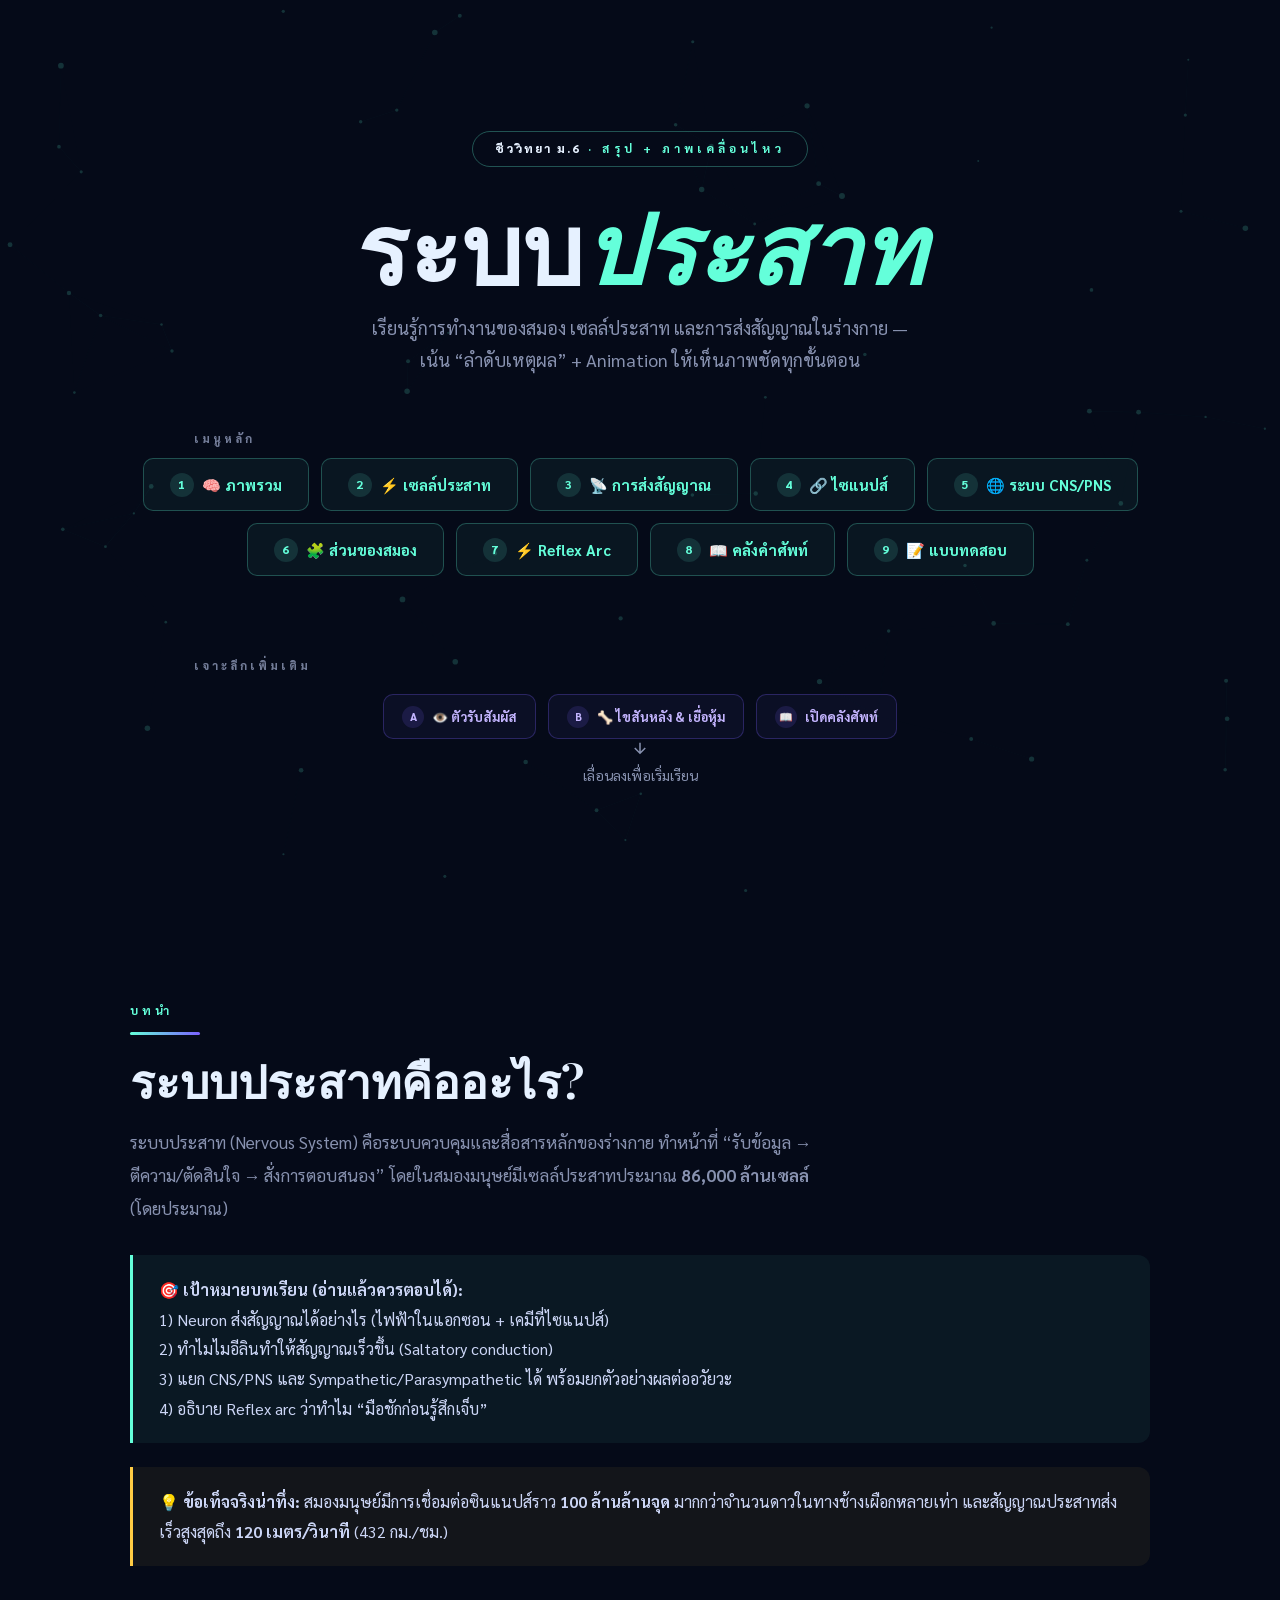
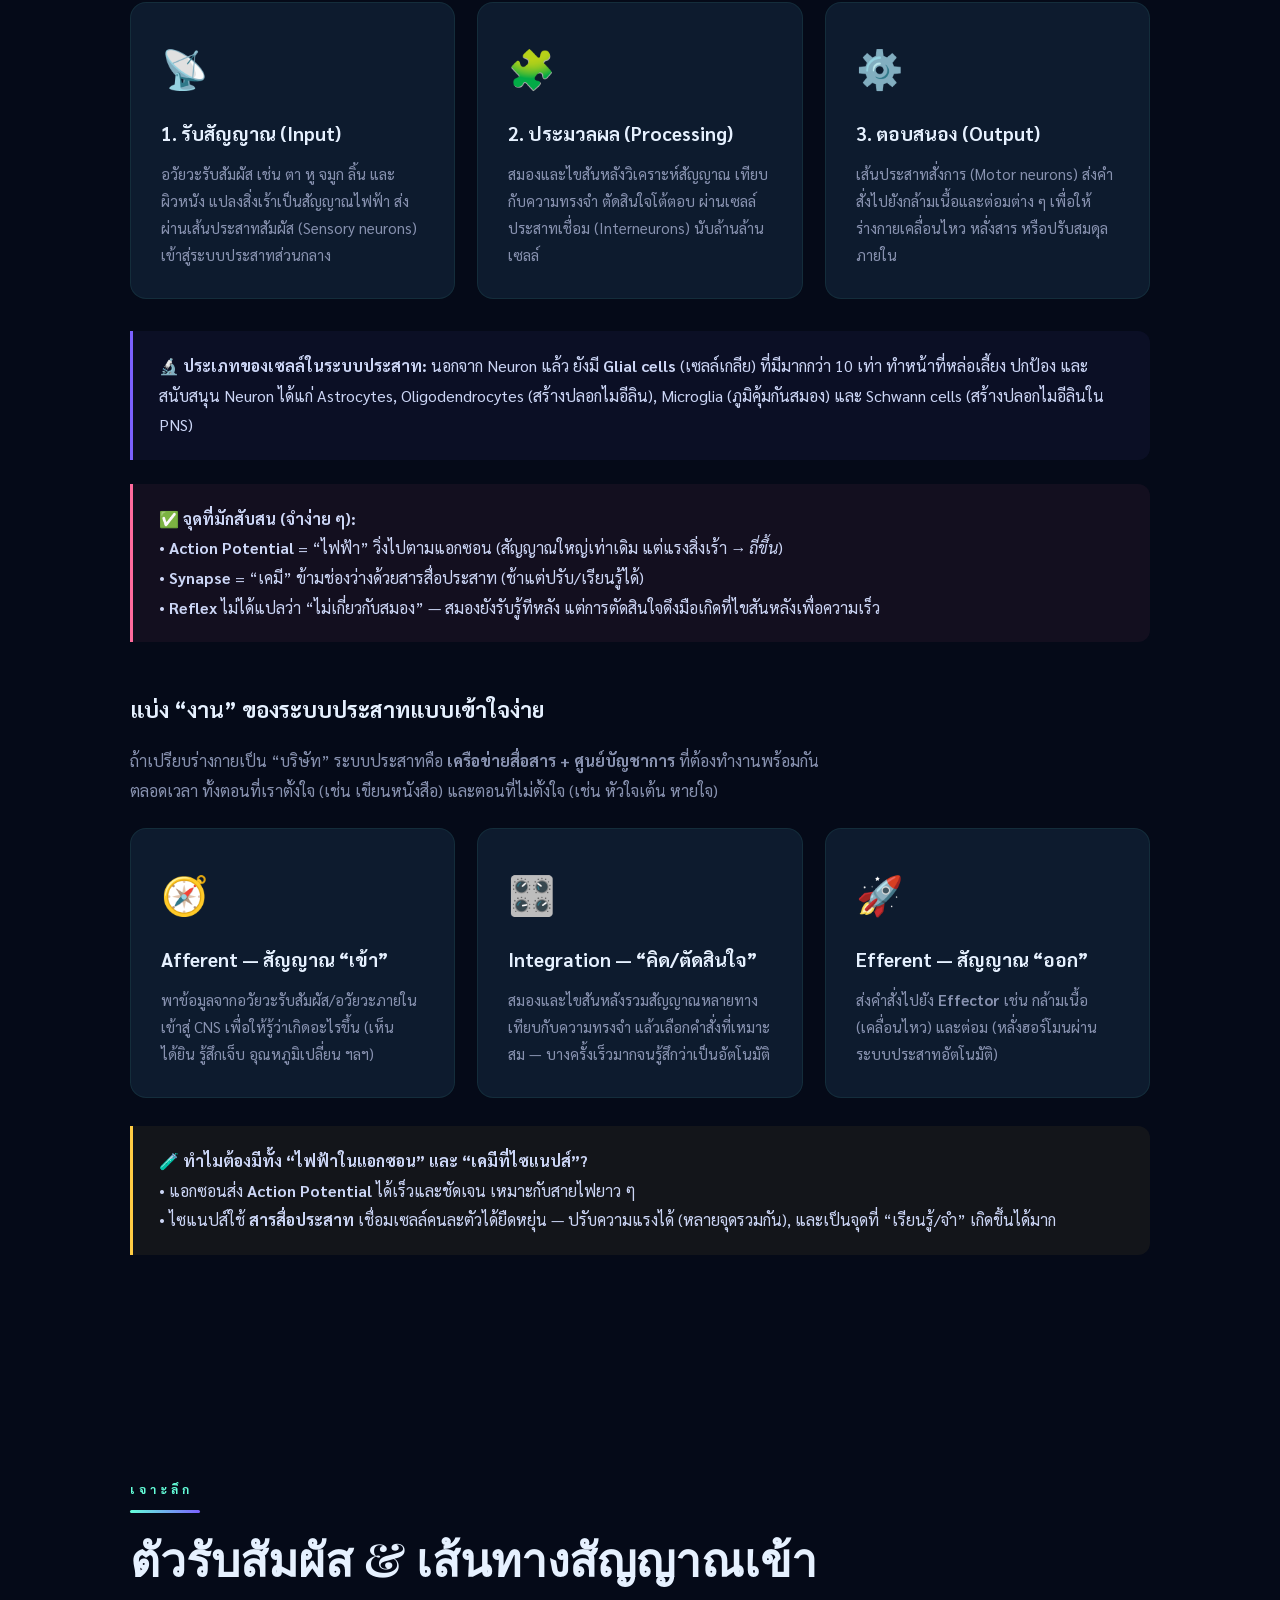
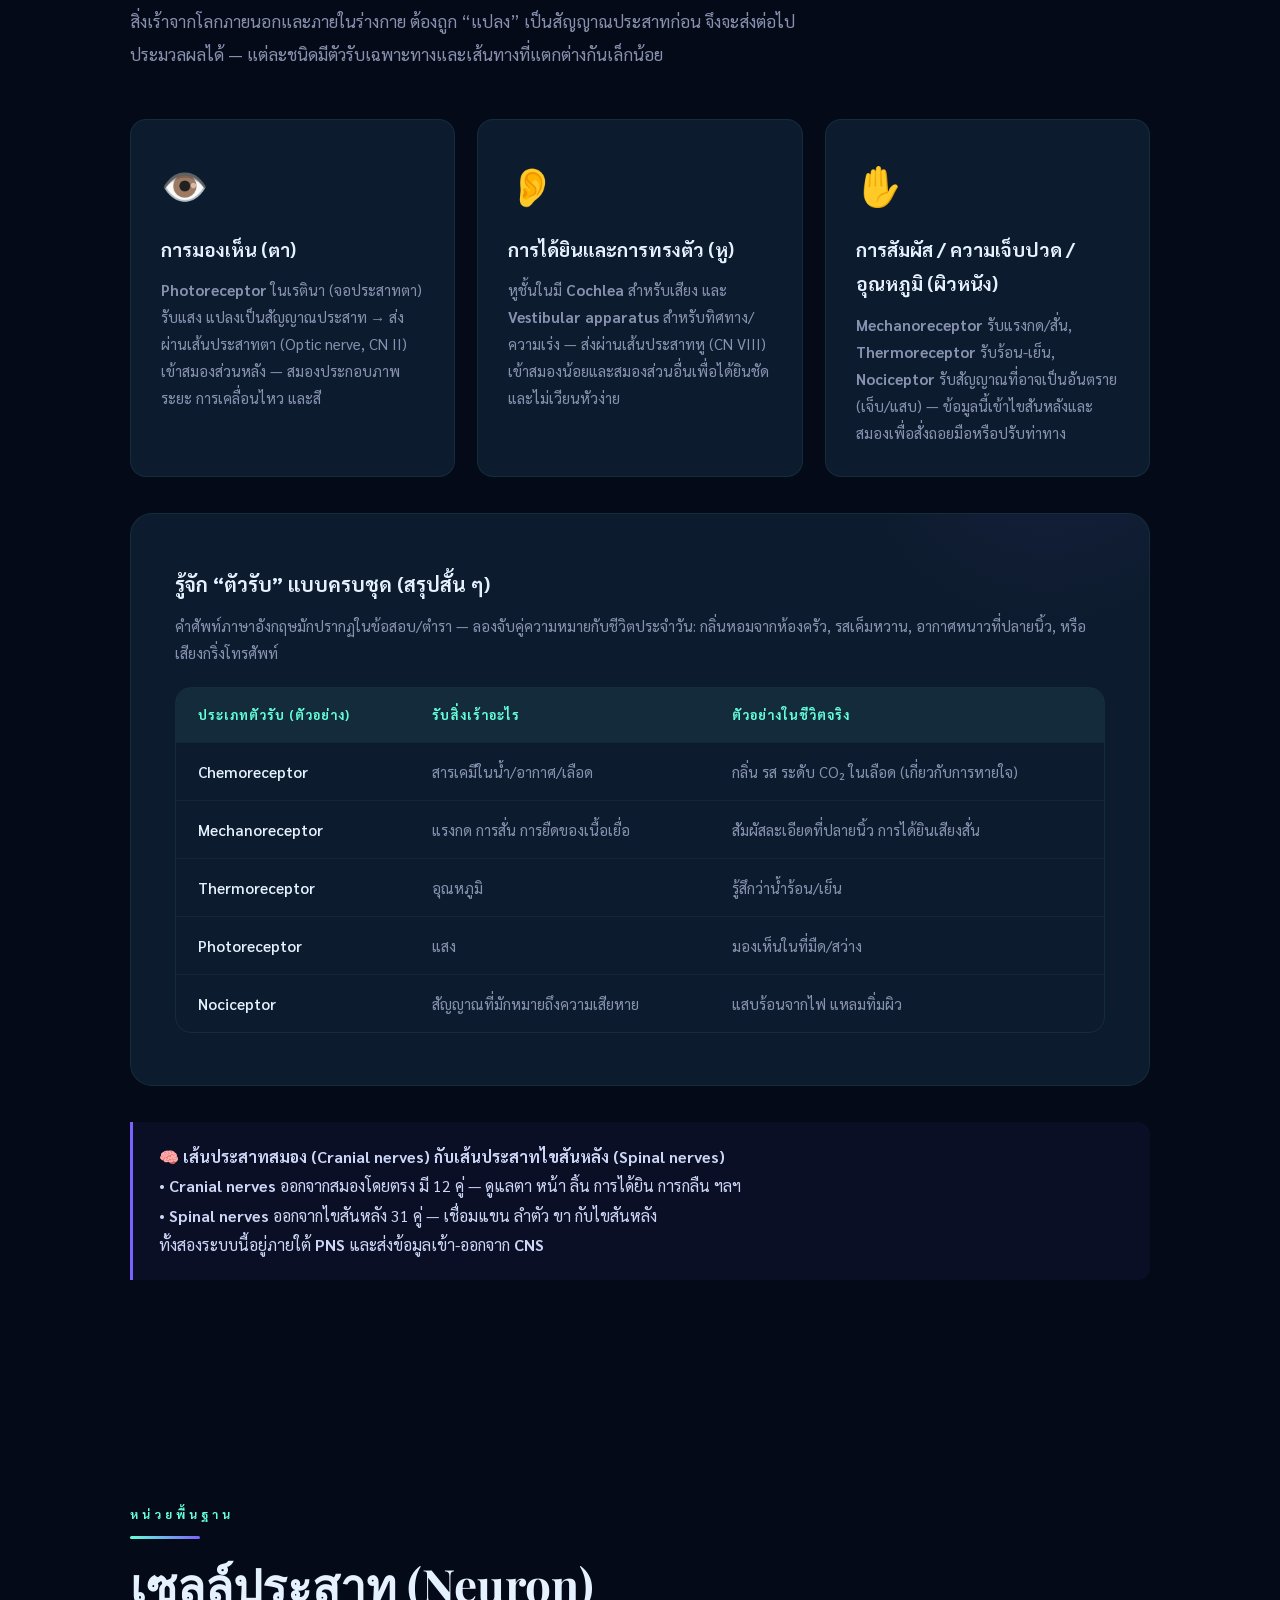
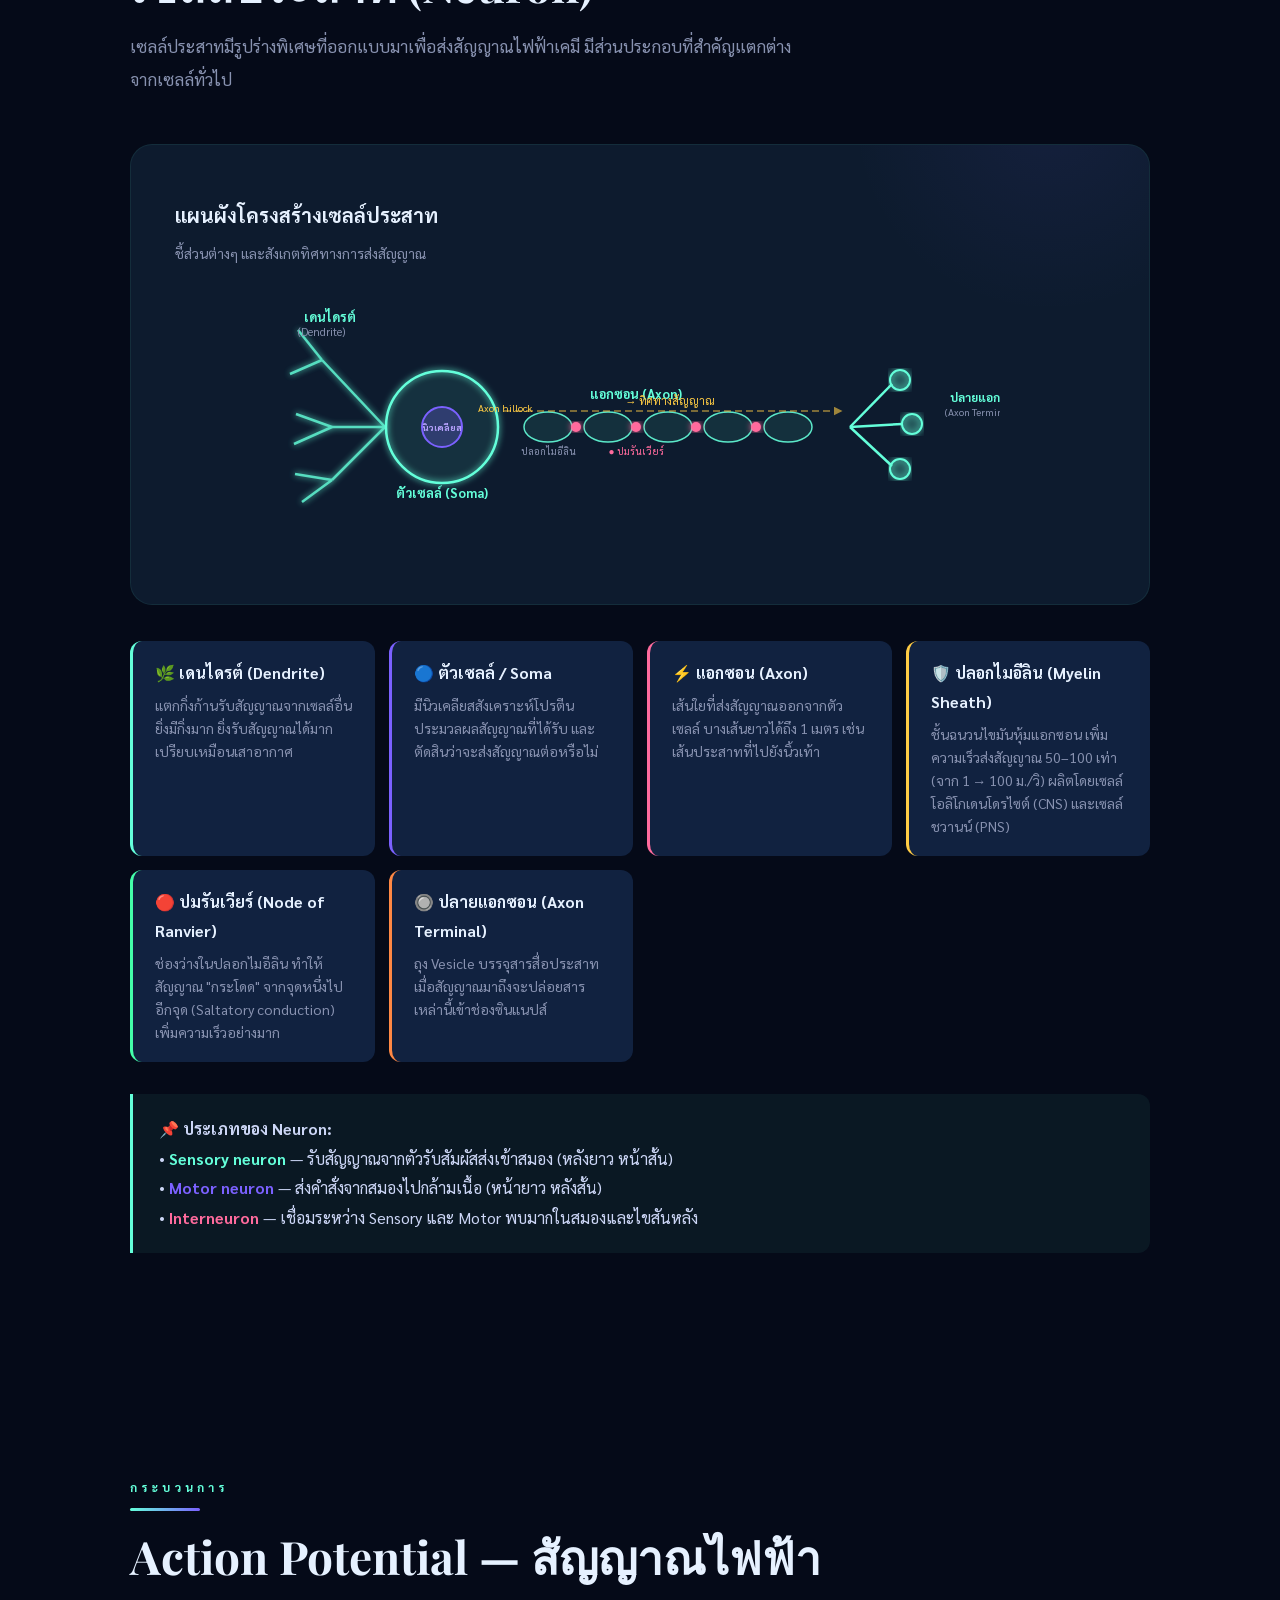
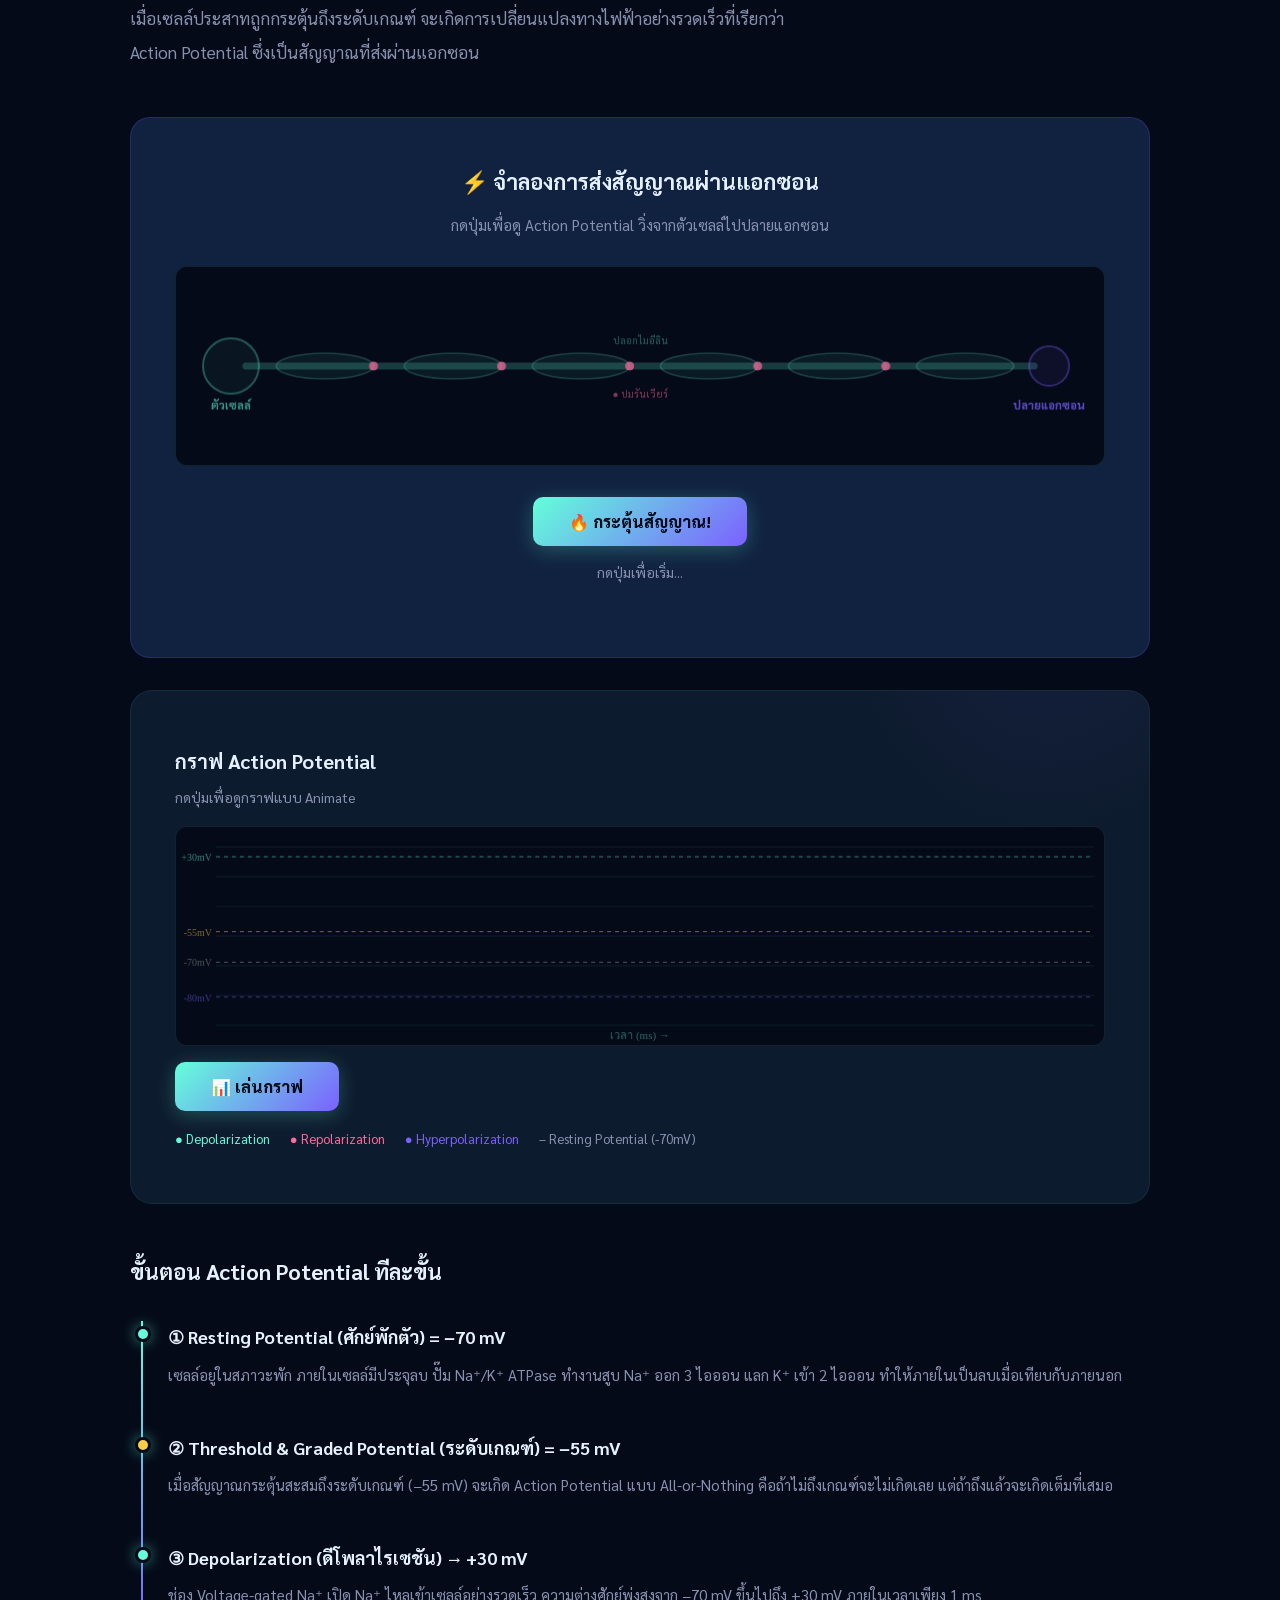
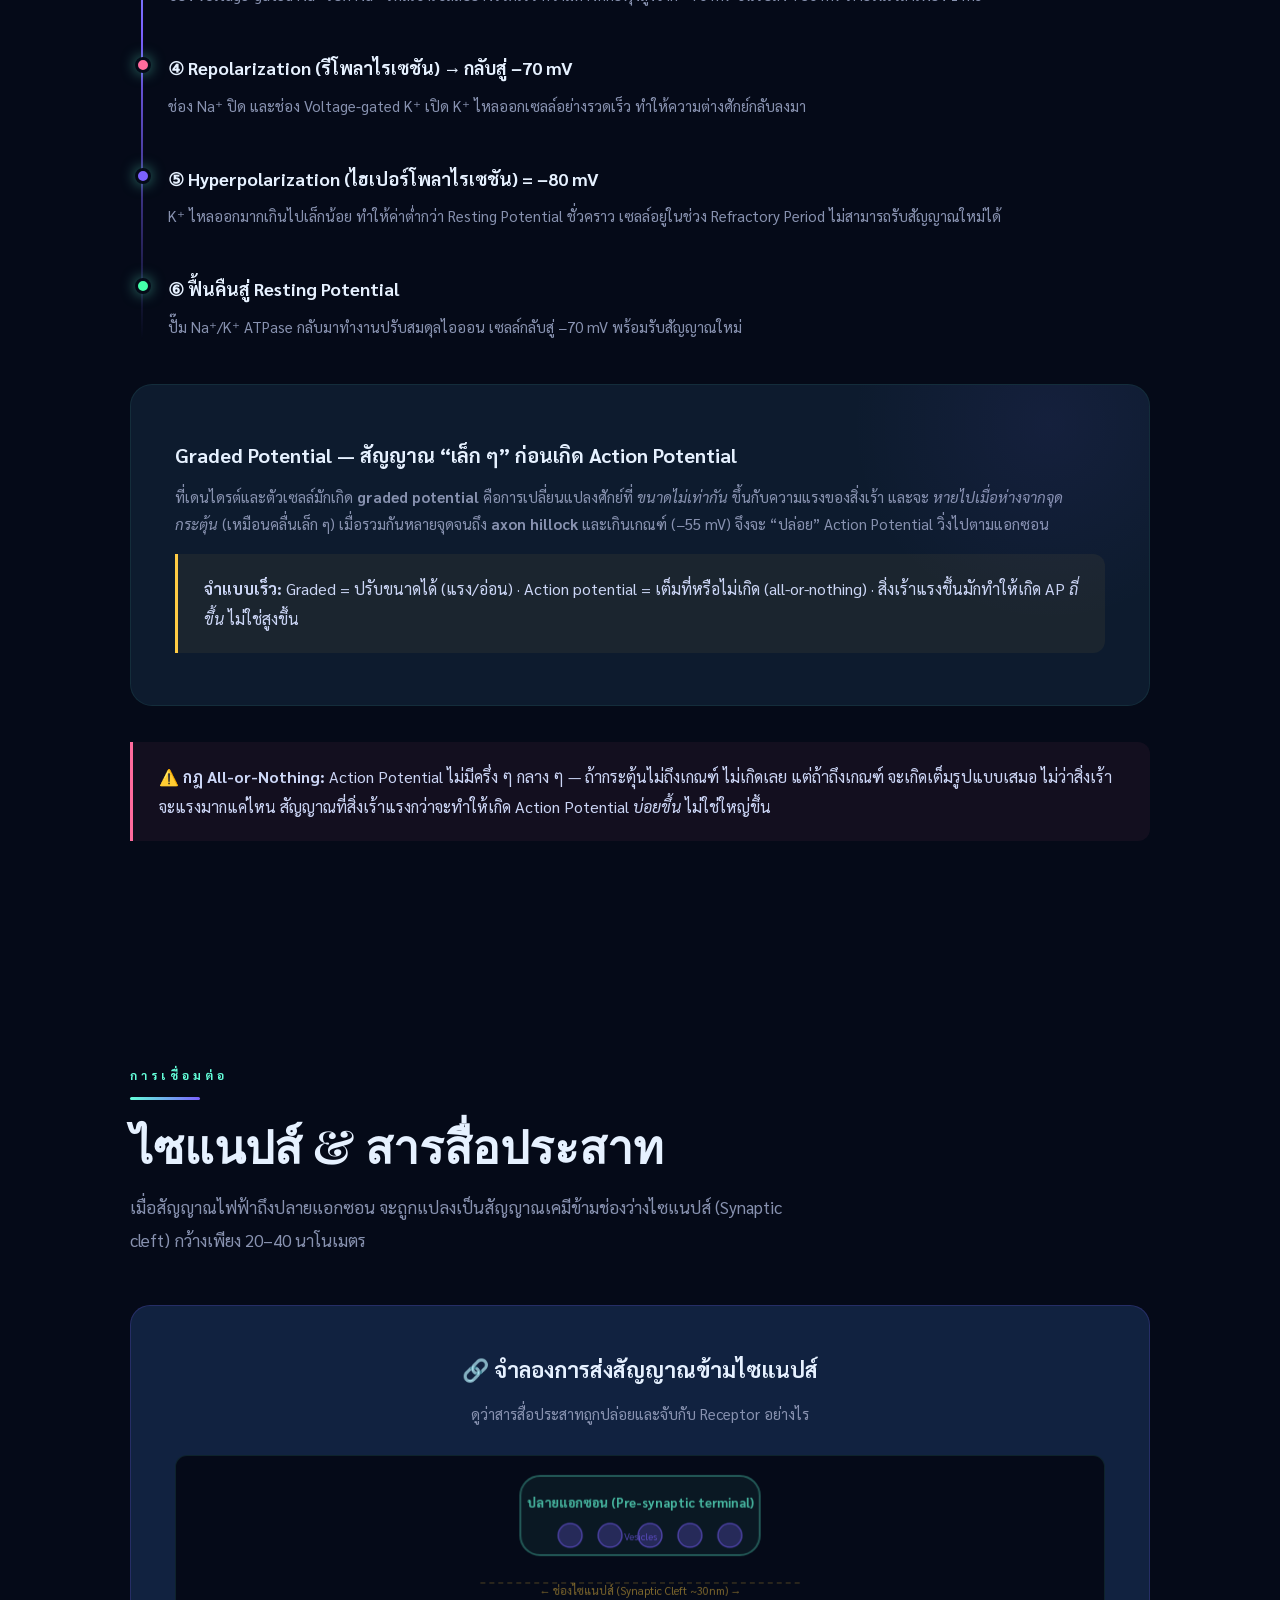
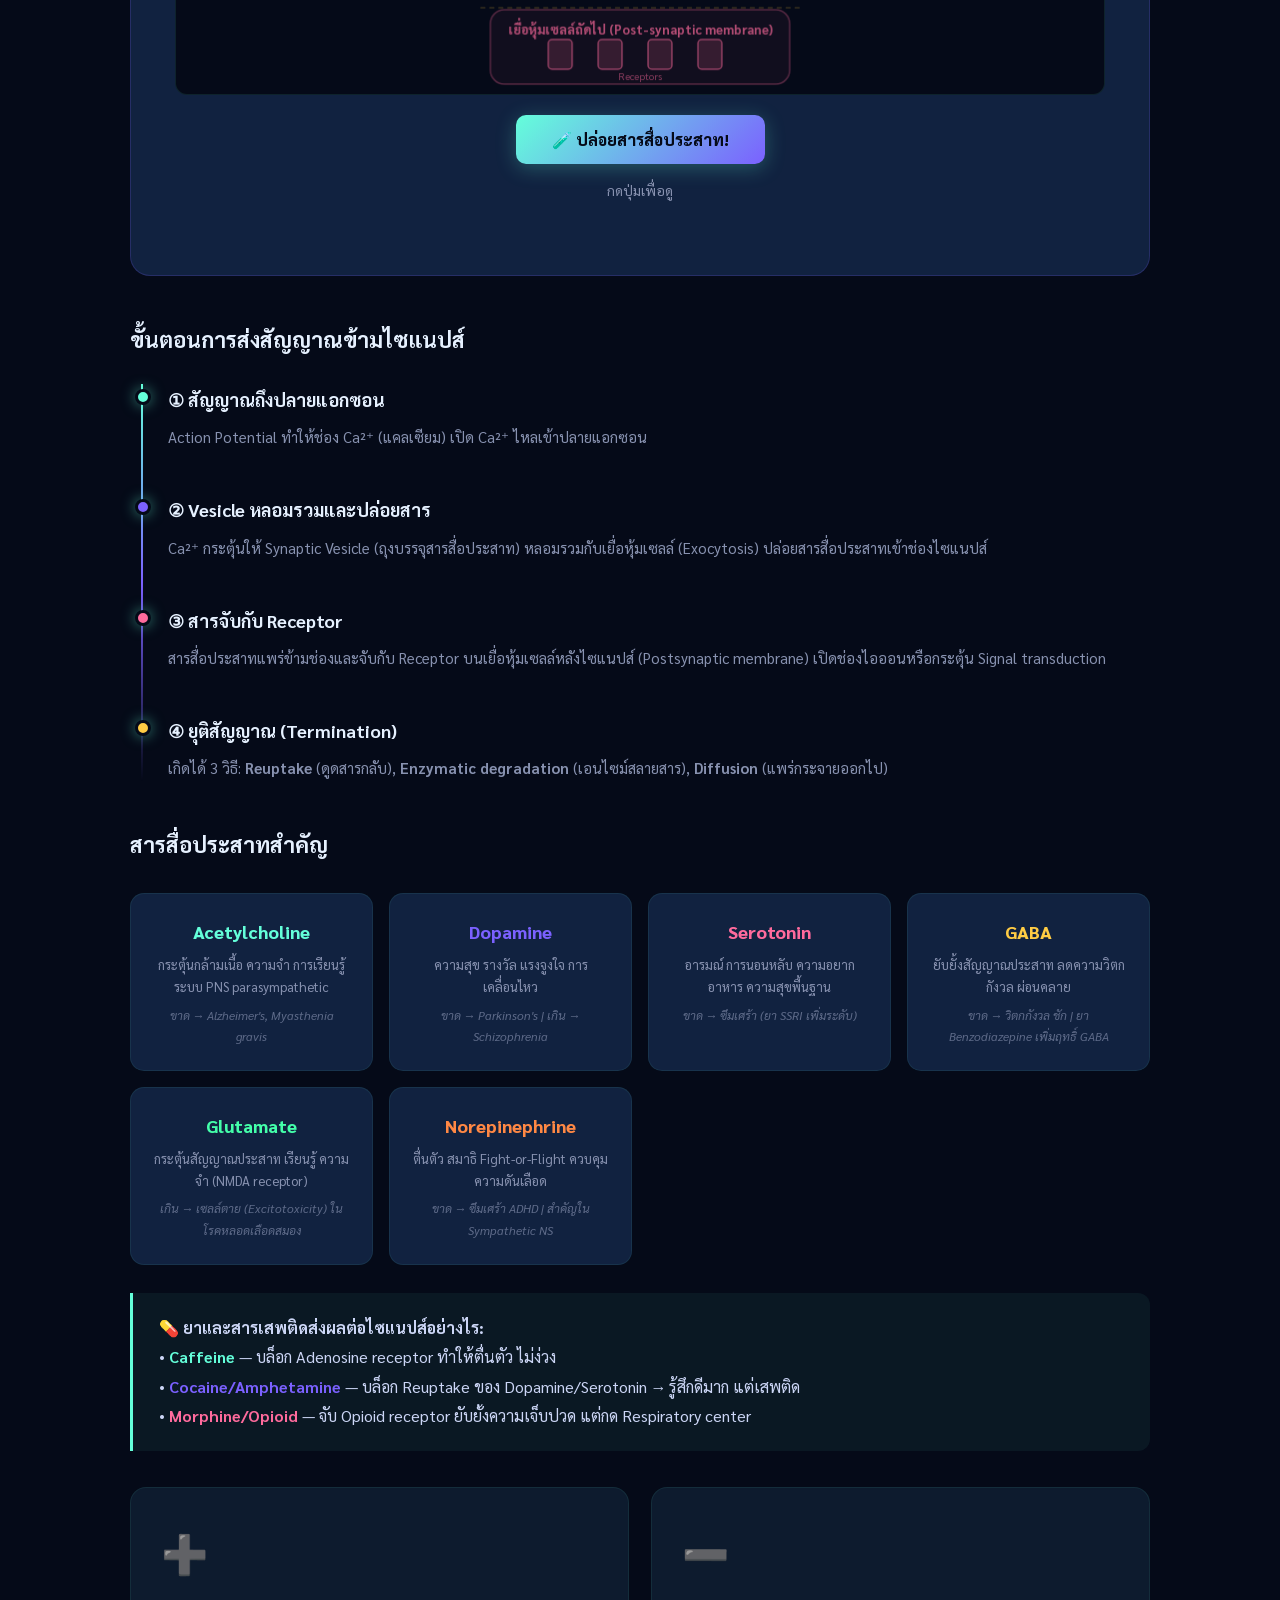
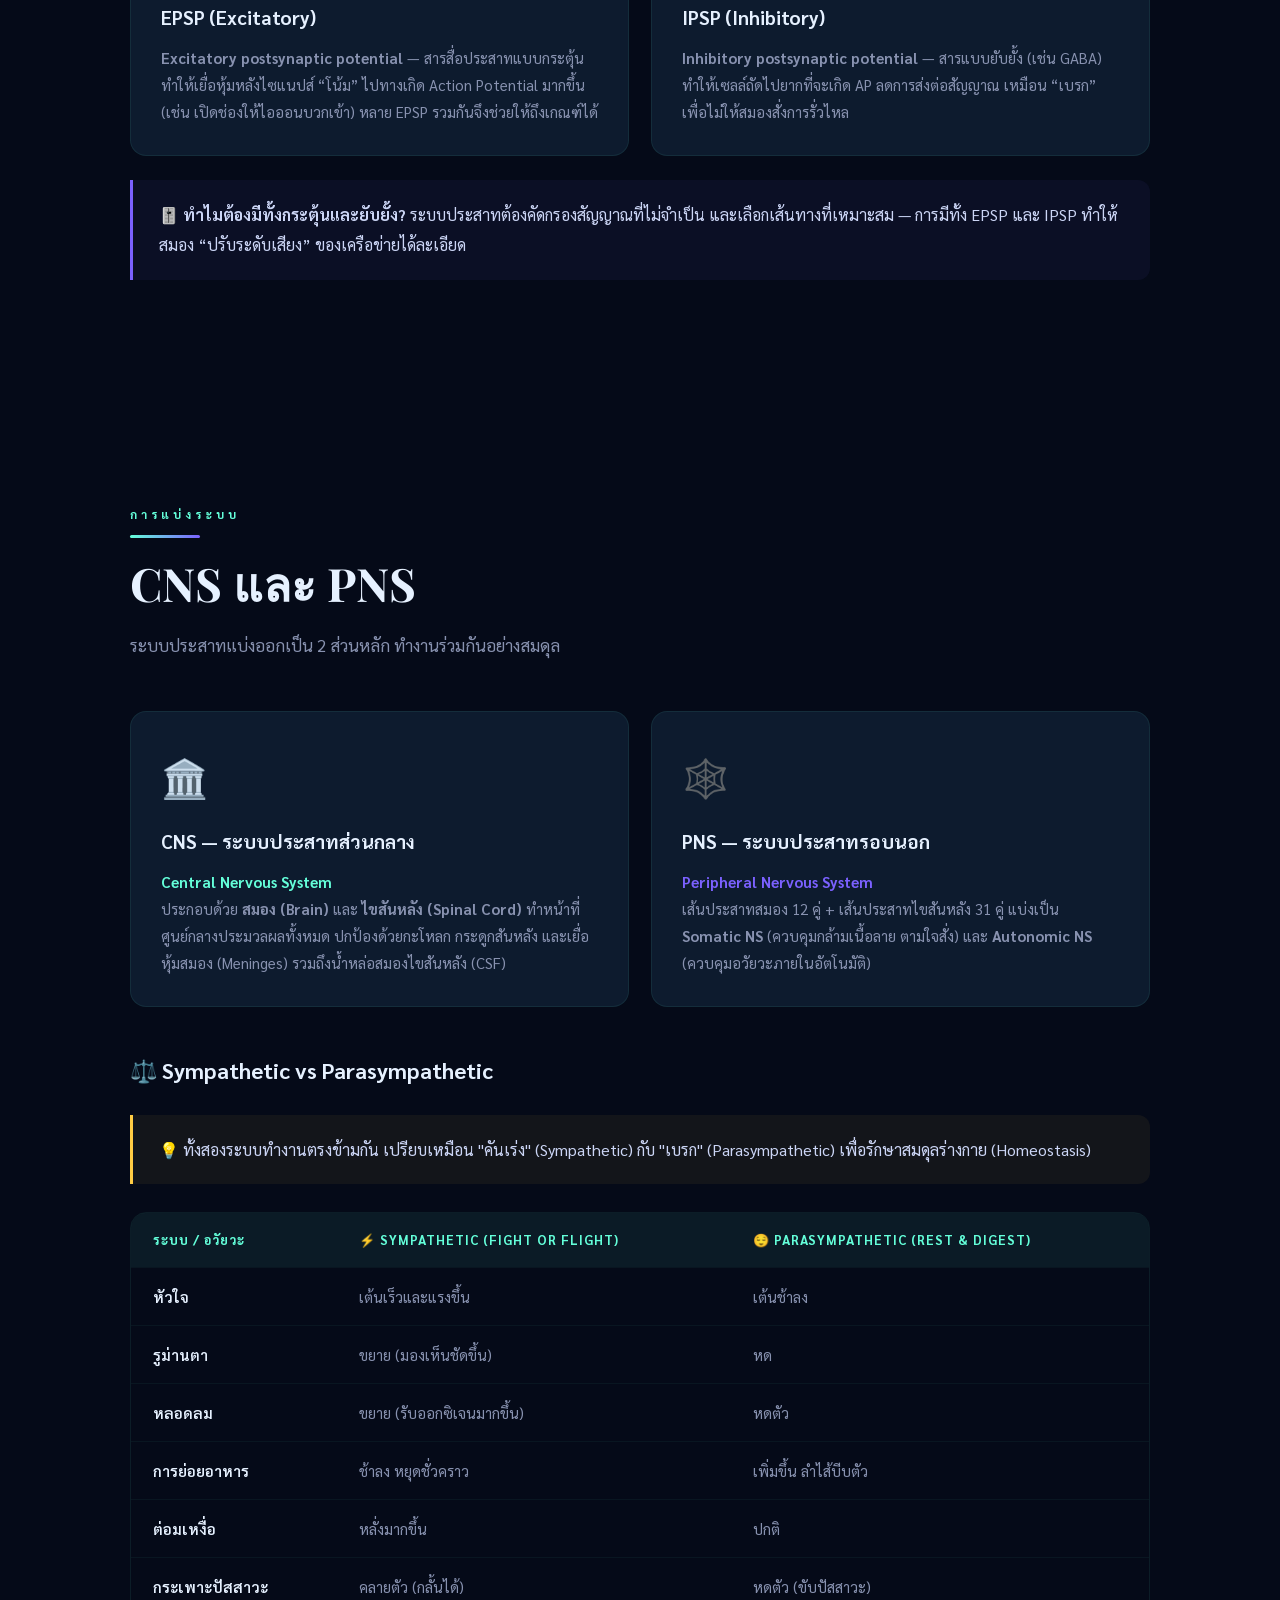
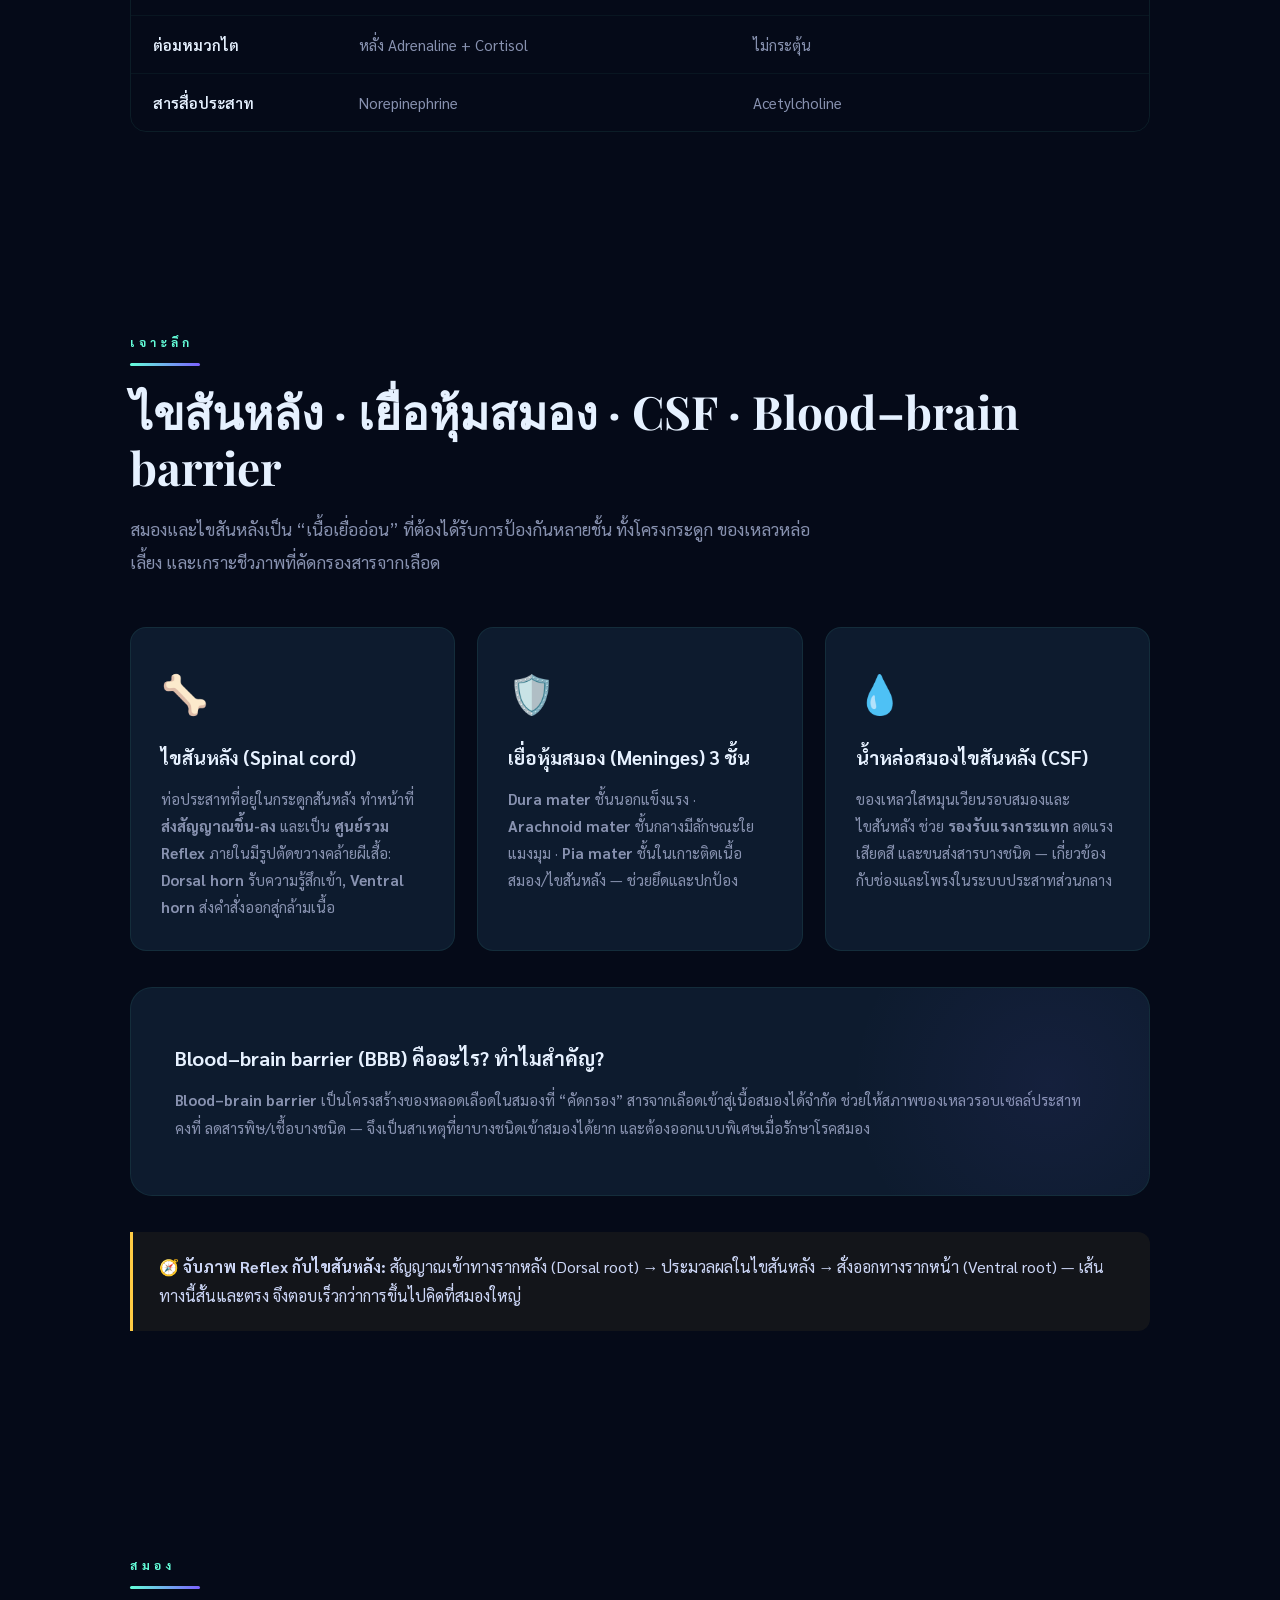
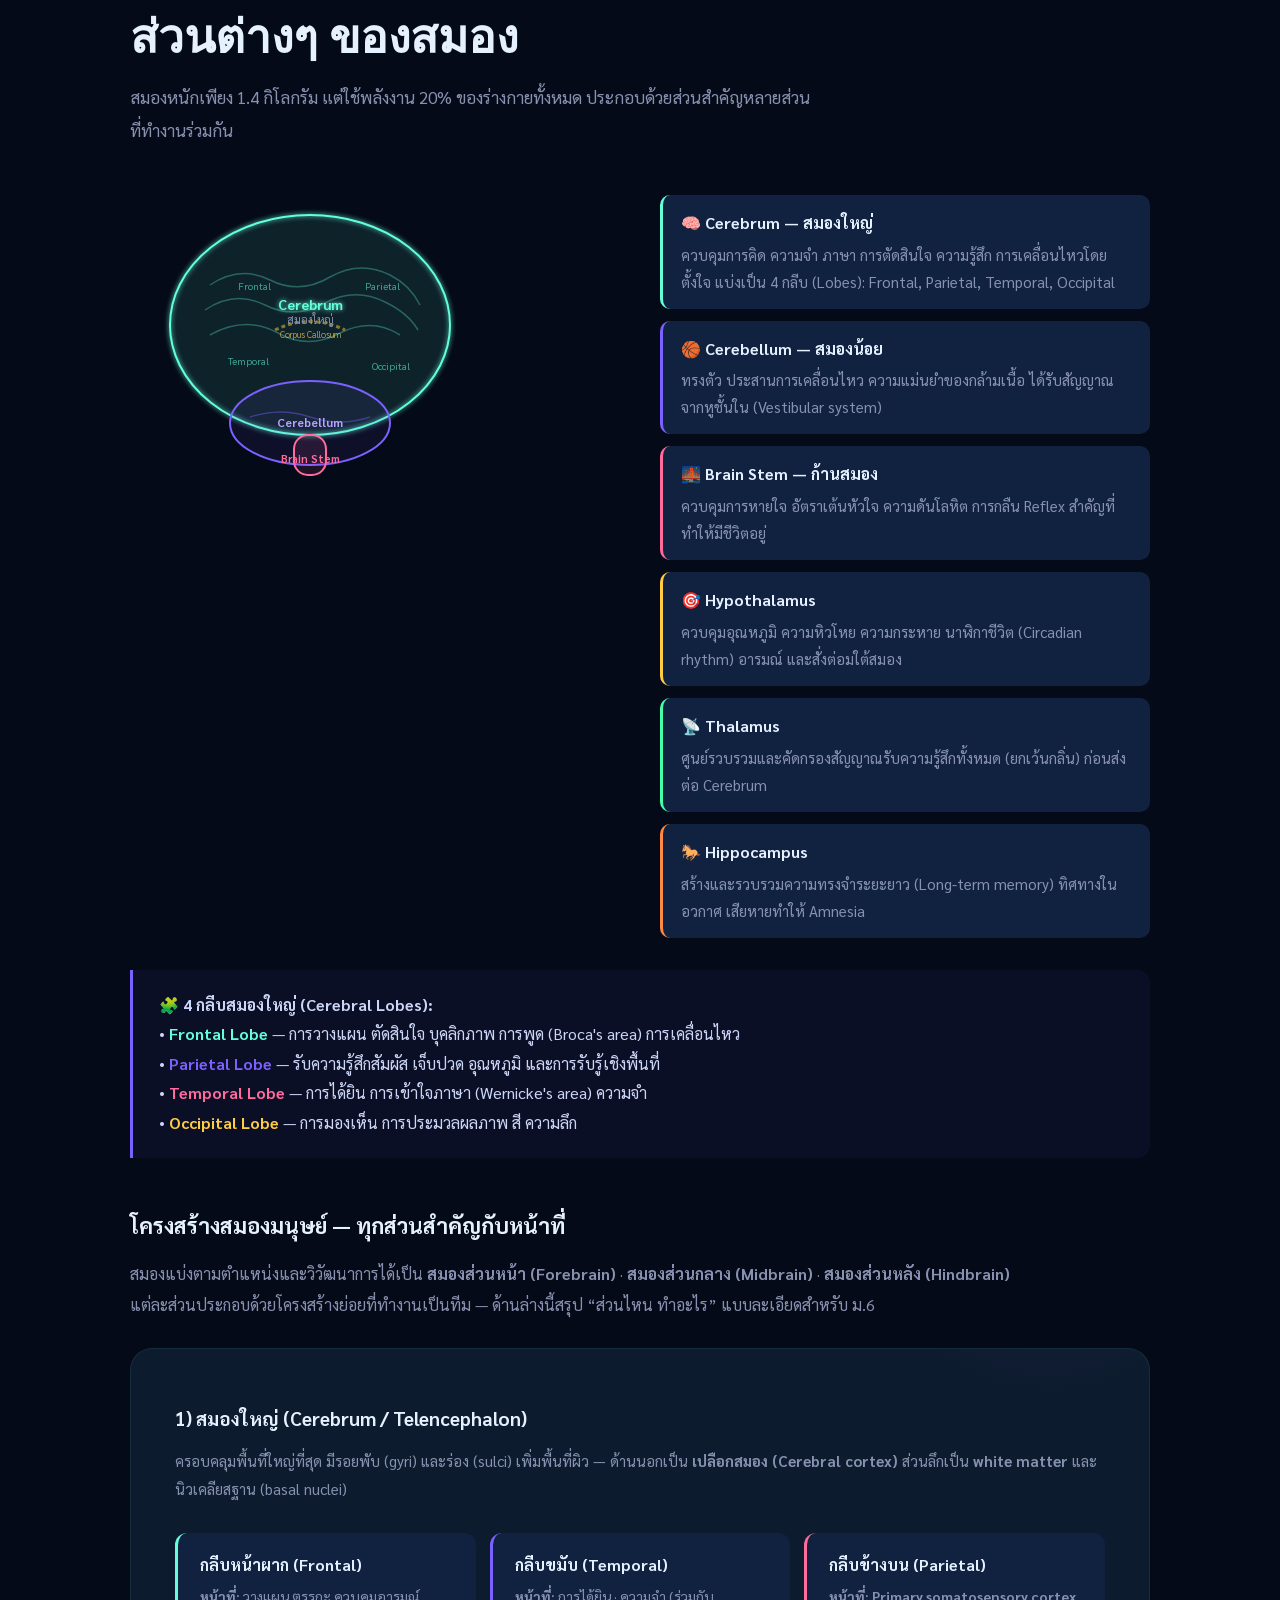
==== commit cb5ffc05: "Rename nervous-system.html to index.html" ====
--- a/index.html
+++ b/index.html
@@ -519,7 +519,15 @@
 }
 .score-big { font-size:64px; font-weight:800; color:var(--accent); line-height:1; }
 .score-label { font-size:20px; color:var(--text-dim); margin-top:10px; margin-bottom:28px; }
-.score-breakdown { display:grid; grid-template-columns:repeat(5,1fr); gap:6px; margin-bottom:28px; }
+.score-breakdown {
+  display:grid;
+  grid-template-columns:repeat(auto-fill,minmax(44px,1fr));
+  gap:6px;
+  margin-bottom:28px;
+  max-height:200px;
+  overflow-y:auto;
+  padding:4px 2px 8px;
+}
 .score-item {
   padding:10px 4px; border-radius:8px; font-size:13px;
   font-weight:700; text-align:center;
@@ -1212,6 +1220,88 @@
       <br>• <strong style="color:var(--accent2)">Parietal Lobe</strong> — รับความรู้สึกสัมผัส เจ็บปวด อุณหภูมิ และการรับรู้เชิงพื้นที่
       <br>• <strong style="color:var(--accent3)">Temporal Lobe</strong> — การได้ยิน การเข้าใจภาษา (Wernicke's area) ความจำ
       <br>• <strong style="color:var(--accent4)">Occipital Lobe</strong> — การมองเห็น การประมวลผลภาพ สี ความลึก
+    </div>
+
+    <h3 style="font-size:22px;font-weight:700;color:#e6f1ff;margin:48px 0 14px">โครงสร้างสมองมนุษย์ — ทุกส่วนสำคัญกับหน้าที่</h3>
+    <p style="color:var(--text-dim);font-size:16px;line-height:1.9;max-width:900px;margin-bottom:28px">
+      สมองแบ่งตามตำแหน่งและวิวัฒนาการได้เป็น <strong>สมองส่วนหน้า (Forebrain)</strong> · <strong>สมองส่วนกลาง (Midbrain)</strong> · <strong>สมองส่วนหลัง (Hindbrain)</strong> แต่ละส่วนประกอบด้วยโครงสร้างย่อยที่ทำงานเป็นทีม — ด้านล่างนี้สรุป “ส่วนไหน ทำอะไร” แบบละเอียดสำหรับ ม.6
+    </p>
+
+    <div class="panel" style="margin-bottom:28px">
+      <h3 style="font-size:19px;font-weight:700;color:#e6f1ff;margin-bottom:12px">1) สมองใหญ่ (Cerebrum / Telencephalon)</h3>
+      <p style="color:var(--text-dim);font-size:15px;line-height:1.85;margin-bottom:16px">ครอบคลุมพื้นที่ใหญ่ที่สุด มีรอยพับ (gyri) และร่อง (sulci) เพิ่มพื้นที่ผิว — ด้านนอกเป็น <strong>เปลือกสมอง (Cerebral cortex)</strong> ส่วนลึกเป็น <strong>white matter</strong> และนิวเคลียสฐาน (basal nuclei)</p>
+      <div class="parts-grid">
+        <div class="part-card"><h4>กลีบหน้าผาก (Frontal)</h4><p><strong>หน้าที่:</strong> วางแผน ตรรกะ ควบคุมอารมณ์ พฤติกรรม · <strong>Primary motor cortex</strong> สั่งการเคลื่อนไหวตั้งใจ · <strong>Broca’s area</strong> (ซีกโดยมากซ้าย) จัดประโยคพูด</p></div>
+        <div class="part-card"><h4>กลีบขมับ (Temporal)</h4><p><strong>หน้าที่:</strong> การได้ยิน · ความจำ (ร่วมกับ <strong>Hippocampus</strong>) · <strong>Wernicke’s area</strong> เข้าใจภาษา · ประมวลผลกลิ่นผ่าน<strong> uncus</strong> ส่วนหนึ่งของขมับ</p></div>
+        <div class="part-card"><h4>กลีบข้างบน (Parietal)</h4><p><strong>หน้าที่:</strong> <strong>Primary somatosensory cortex</strong> รับสัมผัส อุณหภูมิ เจ็บปวด · รับรู้ตำแหน่งร่างกายในอวกาศ (proprioception) · การรวมข้อมูลจากหลายประสาท</p></div>
+        <div class="part-card"><h4>กลีบท้ายทอย (Occipital)</h4><p><strong>หน้าที่:</strong> <strong>Primary visual cortex</strong> รับภาพจากตา · แปลงเป็นภาพ สี ความลึกในพื้นที่รอบ ๆ (visual association)</p></div>
+      </div>
+      <div class="highlight" style="margin-top:20px;margin-bottom:0">
+        <strong>Corpus callosum</strong> — แผงใยเชื่อมซีกสมองซ้าย-ขวา แลกเปลี่ยนข้อมูลระหว่างกลีบสองข้าง · <strong>Basal ganglia</strong> (caudate, putamen, globus pallidus, substantia nigra ฯลฯ) — ช่วยเริ่ม/หยุดการเคลื่อนไหว ควบคุมจังหวะ เกี่ยวข้องกับพาร์กินสันเมื่อ substantia nigra เสื่อม
+      </div>
+    </div>
+
+    <div class="panel" style="margin-bottom:28px">
+      <h3 style="font-size:19px;font-weight:700;color:#e6f1ff;margin-bottom:12px">2) ไดเอนเซฟาลอน (Diencephalon) — “ชั้นกลาง” ใต้สมองใหญ่</h3>
+      <table class="compare-table">
+        <thead><tr><th>โครงสร้าง</th><th>หน้าที่หลัก</th></tr></thead>
+        <tbody>
+          <tr><td><strong>Thalamus</strong> (ทาลามัส)</td><td>ศูนย์รีเลย์เกือบทุกความรู้สึกขึ้นสมองใหญ่ <em>ยกเว้นกลิ่น</em> — คัดกรองและส่งต่อสัญญาณ</td></tr>
+          <tr><td><strong>Hypothalamus</strong> (ไฮโพทาลามัส)</td><td>หิว กระหาย อุณหภูมิ นาฬิกาชีวิต อารมณ์ พฤติกรรมทางเพศ — สั่งการ <strong>pituitary gland</strong> (ต่อมใต้สมอง) ผ่านฮอร์โมนและระบบประสาท</td></tr>
+          <tr><td><strong>Epithalamus / Pineal gland</strong></td><td>ต่อมไพเนียลหลั่ง <strong>melatonin</strong> เกี่ยวกับจังหวะนอนหลับ</td></tr>
+          <tr><td><strong>Subthalamus</strong></td><td>เชื่อมกับ basal ganglia ช่วยควบคุมการเคลื่อนไหว</td></tr>
+        </tbody>
+      </table>
+    </div>
+
+    <div class="panel" style="margin-bottom:28px">
+      <h3 style="font-size:19px;font-weight:700;color:#e6f1ff;margin-bottom:12px">3) ระบบลิมบิก (Limbic system) — อารมณ์และความจำ</h3>
+      <p style="color:var(--text-dim);font-size:15px;line-height:1.85;margin-bottom:14px">ไม่ใช่ “อวัยวะเดียว” แต่เป็นเครือข่ายหลายโครงสร้างที่ทำงานร่วมกัน</p>
+      <div class="parts-grid">
+        <div class="part-card"><h4>Hippocampus</h4><p>สร้างความทรงจำใหม่ นำทางในพื้นที่ — เสียหายมักมีปัญหาความจำระยะยาว</p></div>
+        <div class="part-card"><h4>Amygdala</h4><p>ประเมินภัย ความกลัว ความจำทางอารมณ์ (เช่น ความจำที่ผูกกับความกลัว)</p></div>
+        <div class="part-card"><h4>Cingulate gyrus</h4><p>เกี่ยวกับอารมณ์ แรงจูงใจ การประมวลผลความเจ็บปวดบางแบบ</p></div>
+        <div class="part-card"><h4>Fornix / mammillary bodies</h4><p>เส้นทางเชื่อมความจำกับไฮโพทาลามัส (รายละเอียดเชิงลึกมักเรียนระดับสูงกว่า)</p></div>
+      </div>
+    </div>
+
+    <div class="panel" style="margin-bottom:28px">
+      <h3 style="font-size:19px;font-weight:700;color:#e6f1ff;margin-bottom:12px">4) สมองน้อย (Cerebellum)</h3>
+      <p style="color:var(--text-dim);font-size:15px;line-height:1.85">ประสาน <strong>ทรงตัว</strong> จังหวะการเคลื่อนไหว ความแม่นยำ (fine motor) เรียนรู้ท่าทางซ้ำ ๆ — รับข้อมูลจากสมองใหญ่ ไขสันหลัง และ<strong>ระบบ vestibular</strong> ในหูชั้นใน</p>
+    </div>
+
+    <div class="panel" style="margin-bottom:28px">
+      <h3 style="font-size:19px;font-weight:700;color:#e6f1ff;margin-bottom:12px">5) ก้านสมอง (Brain stem) — 3 ส่วนต่อเนื่องกัน</h3>
+      <table class="compare-table">
+        <thead><tr><th>ส่วน</th><th>ชื่อไทย/อังกฤษ</th><th>หน้าที่สำคัญ</th></tr></thead>
+        <tbody>
+          <tr><td>Midbrain</td><td>มิดเบรน (สมองส่วนกลาง)</td><td>เส้นทางมองและหู · <strong>Superior colliculi</strong> หันหัว/ตาสู่สิ่งเร้า · <strong>Inferior colliculi</strong> เกี่ยวกับการได้ยิน · กลุ่มเซลล์ <strong>Substantia nigra</strong> (โดปามีน)</td></tr>
+          <tr><td>Pons</td><td>พอนส์</td><td>เชื่อมสมองส่วนต่าง ๆ · ศูนย์หายใจบางส่วน · เส้นทางไปยังสมองน้อย</td></tr>
+          <tr><td>Medulla oblongata</td><td>เมดัลลา ออบลองกาตา</td><td><strong>ศูนย์ชีวิต</strong>: หายใจ หัวใจ ความดัน กลืน สะท้อน (เช่น สำราจ) — เส้นทางข้ามซีก (decussation) ของแทรคพิรามิด</td></tr>
+        </tbody>
+      </table>
+    </div>
+
+    <div class="cards" style="margin-top:8px">
+      <div class="card">
+        <span class="card-icon">🧬</span>
+        <h3>Pituitary gland (ต่อมใต้สมอง)</h3>
+        <p>แขวนใต้ไฮโพทาลามัส — หลั่งฮอร์โมนควบคุมการเจริญเติบโต การสืบพันธุ์ ต่อมไทรอยด์ ความเครียด (ผ่าน ACTH) ฯลฯ โดยรับคำสั่งจากไฮโพทาลามัส</p>
+      </div>
+      <div class="card">
+        <span class="card-icon">💠</span>
+        <h3>Ventricles &amp; CSF</h3>
+        <p>โพรงสมอง (ventricles) มีน้ำ <strong>CSF</strong> หล่อเลี้ยงและรองรับแรงกระแทก — ผลิตส่วนใหญ่ที่ <strong>choroid plexus</strong> แล้วไหลเวียนรอบสมองและไขสันหลัง</p>
+      </div>
+      <div class="card">
+        <span class="card-icon">🔗</span>
+        <h3>Reticular formation</h3>
+        <p>เครือข่ายเซลล์ในก้านสมอง — ควบคุม<strong>ระดับความตื่น</strong> (arousal) การนอนหลับ และกรองสัญญาณที่ส่งต่อสมองใหญ่</p>
+      </div>
+    </div>
+
+    <div class="highlight yellow" style="margin-top:32px">
+      📌 <strong>จำเป็นชุดเดียว:</strong> <em>สมองใหญ่</em> = คิด รู้สึก ภาษา สั่งขยับ · <em>ทาลามัส</em> = รีเลย์ความรู้สึก (ไม่ใช่กลิ่น) · <em>ไฮโพทาลามัส</em> = หิว นอน อุณหภูมิ ฮอร์โมน · <em>สมองน้อย</em> = ทรงตัว จังหวะ · <em>ก้านสมอง</em> = หายใจ หัวใจ สะท้อนพื้นฐาน
     </div>
   </div>
 </section>
@@ -1397,8 +1487,8 @@
   <div class="reveal">
     <div class="section-label">ทดสอบความเข้าใจ</div>
     <div class="section-divider"></div>
-    <h2 class="section-title">แบบทดสอบ 10 ข้อ</h2>
-    <p class="section-intro">ทดสอบความเข้าใจของคุณ ทำข้อ ตอบแล้วจะเห็นเฉลยพร้อมคำอธิบายทันที</p>
+    <h2 class="section-title">แบบทดสอบ 50 ข้อ</h2>
+    <p class="section-intro">แบบทดสอบ 50 ข้อ ครอบคลุมเซลล์ประสาท สัญญาณ ไซแนปส์ ระบบ CNS/PNS และโครงสร้างสมอง — ตอบแล้วจะเห็นเฉลยพร้อมคำอธิบายทันที</p>
 
     <div class="quiz-panel">
       <div class="quiz-progress" id="q-progress"></div>
@@ -1783,7 +1873,47 @@
   {q:"ส่วนใดของสมองที่ถูกทำลายแล้วจะทำให้เกิด Amnesia (สูญเสียความทรงจำ)?",opts:["Cerebellum","Hypothalamus","Hippocampus","Thalamus"],ans:2,explain:"Hippocampus เป็นศูนย์สร้างและรวบรวมความทรงจำระยะยาว เมื่อถูกทำลายจะเกิด Anterograde amnesia คือไม่สามารถสร้างความทรงจำใหม่ได้ (เหมือนในภาพยนตร์ Memento)"},
   {q:"Reflex Arc ในกรณีปกติผ่านอวัยวะใดเป็นศูนย์กลาง?",opts:["สมองใหญ่ (Cerebrum)","สมองน้อย (Cerebellum)","ไขสันหลัง (Spinal Cord)","Thalamus"],ans:2,explain:"Reflex Arc ประมวลผลที่ไขสันหลัง ไม่รอสมอง ทำให้ตอบสนองได้รวดเร็ว (15–20 ms) ก่อนที่ความรู้สึกเจ็บปวดจะถึงสมอง"},
   {q:"ยา SSRI ที่ใช้รักษาโรคซึมเศร้าทำงานอย่างไรในไซแนปส์?",opts:["เพิ่มการผลิต Dopamine","บล็อก Reuptake ของ Serotonin","ทำลาย GABA receptor","เพิ่ม Acetylcholine"],ans:1,explain:"SSRI (Selective Serotonin Reuptake Inhibitor) ยับยั้งการดูดซึม Serotonin กลับ (Reuptake) ทำให้ Serotonin อยู่ในช่องไซแนปส์นานขึ้น มีฤทธิ์มากขึ้น ช่วยปรับอารมณ์"},
-  {q:"ส่วนใดของสมองที่ควบคุมการหายใจและอัตราการเต้นของหัวใจโดยตรง?",opts:["Frontal Lobe","Hippocampus","Brain Stem (ก้านสมอง)","Parietal Lobe"],ans:2,explain:"Brain Stem (ก้านสมอง) ประกอบด้วย Medulla oblongata, Pons, Midbrain ควบคุมการหายใจ อัตราหัวใจ ความดันโลหิต และ Reflex พื้นฐาน ถ้าถูกทำลายจะเสียชีวิตทันที"}
+  {q:"ส่วนใดของสมองที่ควบคุมการหายใจและอัตราการเต้นของหัวใจโดยตรง?",opts:["Frontal Lobe","Hippocampus","Brain Stem (ก้านสมอง)","Parietal Lobe"],ans:2,explain:"Brain Stem (ก้านสมอง) ประกอบด้วย Medulla oblongata, Pons, Midbrain ควบคุมการหายใจ อัตราหัวใจ ความดันโลหิต และ Reflex พื้นฐาน ถ้าถูกทำลายจะเสียชีวิตทันที"},
+  {q:"Thalamus (ทาลามัส) ทำหน้าที่หลักอย่างไร?",opts:["รับและส่งต่อกลิ่นโดยตรงไปสมองใหญ่","รีเลย์ความรู้สึกส่วนใหญ่ขึ้นสมองใหญ่ ยกเว้นกลิ่น","สร้างโดปามีนทั้งหมดของร่างกาย","หลั่งอินซูลิน"],ans:1,explain:"กลิ่นไป cortex โดยตรงมากกว่า ไม่ผ่าน thalamus เหมือนประสาทสัมผัสอื่นหลายชนิด"},
+  {q:"Hypothalamus (ไฮโพทาลามัส) เกี่ยวข้องกับข้อใดมากที่สุด?",opts:["แปลงแสงเป็นภาพ","หิว กระหาย อุณหภูมิ นาฬิกาชีวิต อารมณ์","ได้ยินเสียงความถี่สูงเท่านั้น","สั่งการกล้ามเนื้อลายโดยตรงทุกเส้น"],ans:1,explain:"ไฮโพทาลามัสเชื่อมระบบประสาทกับฮอร์โมนและ homeostasis"},
+  {q:"Cerebellum (สมองน้อย) เน้นหน้าที่ใด?",opts:["สร้างความทรงจำระยะยาวอย่างเดียว","ทรงตัว ประสานจังหวะการเคลื่อนไหว ความแม่นยำ","แปลงคลื่นเสียงเป็นคำพูดอย่างเดียว","ผลิต melatonin"],ans:1,explain:"รับข้อมูลจากสมองใหญ่ ไขสันหลัง และระบบ vestibular"},
+  {q:"กลีบสมองใดเกี่ยวกับการมองเห็นโดยตรงที่สุด?",opts:["Temporal","Occipital","Frontal","Parietal"],ans:1,explain:"Primary visual cortex อยู่ที่ occipital lobe"},
+  {q:"Wernicke’s area เกี่ยวกับอะไร?",opts:["สร้างคำพูดเป็นประโยค","ความเข้าใจภาษา (ฟัง/อ่าน)","ควบคุมอัตราหัวใจ","รับสัมผัสที่ผิวหนัง"],ans:1,explain:"เสียหายมักพูดได้แต่ไม่เข้าใจความหมาย"},
+  {q:"Broca’s area เกี่ยวกับอะไร?",opts:["เข้าใจภาษาเท่านั้น","การจัดประโยคและพูดออก","การมองเห็นสี","การได้ยิน"],ans:1,explain:"มักอยู่ frontal lobe ซีกโดมทางซ้าย"},
+  {q:"Corpus callosum ทำหน้าที่อะไร?",opts:["เชื่อมซีกสมองซ้ายและขวา","อยู่ในไขสันหลังเท่านั้น","ผลิต CSF","ควบคุมการหายใจ"],ans:0,explain:"แผงใยใหญ่แลกเปลี่ยนข้อมูลระหว่างซีกสมอง"},
+  {q:"Amygdala เกี่ยวข้องกับข้อใดมากที่สุด?",opts:["ความกลัวและความจำทางอารมณ์","การมองเห็น","การหายใจอย่างเดียว","การย่อยอาหารในทางเดินอาหาร"],ans:0,explain:"ประเมินภัยและอารมณ์ที่เกี่ยวกับความปลอดภัย"},
+  {q:"Medulla oblongata ใน brain stem ทำหน้าที่หลักอย่างไร?",opts:["วางแผนการเรียนระยะยาว","ศูนย์ชีวิต: หายใจ หัวใจ ความดัน สะท้อนพื้นฐาน","แปลงแสงเป็นภาพ","ทรงตัวอย่างเดียว"],ans:1,explain:"เส้นทางประสาทสำคัญหลายเส้นผ่านหรือสลับซีกที่นี่"},
+  {q:"Pons ทำหน้าที่ใดโดยสรุป?",opts:["เชื่อมสมองส่วนต่าง ๆ และเส้นทางถึง cerebellum","ผลิตภาพจากเรตินา","เก็บความจำระยะยาวทั้งหมด","หลั่งอินซูลิน"],ans:0,explain:"เป็นสะพานและมีศูนย์หายใจบางส่วน"},
+  {q:"Pineal gland (ต่อมไพเนียล) เกี่ยวกับสารใด?",opts:["อินซูลิน","Melatonin (จังหวะนอนหลับ)","Thyroxine","Hemoglobin"],ans:1,explain:"อยู่ใน epithalamus เกี่ยวกับ circadian rhythm"},
+  {q:"Basal ganglia ช่วยเรื่องใดมากที่สุด?",opts:["เริ่มและหยุดการเคลื่อนไหว ควบคุมจังหวะ","มองเห็นสี","ได้ยินความถี่","สร้าง CSF"],ans:0,explain:"เชื่อมกับ substantia nigra และมอเตอร์คอร์เทกซ์"},
+  {q:"Substantia nigra ผลิตสารสื่อประสาทหลักใด?",opts:["GABA","Dopamine","Serotonin เท่านั้น","Histamine เท่านั้น"],ans:1,explain:"เซลล์ส่วนนี้เสื่อมในพาร์กินสัน"},
+  {q:"Primary motor cortex อยู่ที่กลีบใด?",opts:["Occipital","Frontal","Temporal","Parietal"],ans:1,explain:"อยู่บริเวณ precentral gyrus"},
+  {q:"Primary somatosensory cortex อยู่ที่กลีบใด?",opts:["Temporal","Parietal","Occipital","Frontal"],ans:1,explain:"รับสัมผัส อุณหภูมิ เจ็บปวดจากร่างกาย"},
+  {q:"Primary auditory cortex อยู่ที่กลีบใด?",opts:["Occipital","Temporal","Frontal","Parietal"],ans:1,explain:"ประมวลผลเสียงจากหูชั้นใน"},
+  {q:"Primary visual cortex อยู่ที่กลีบใด?",opts:["Occipital","Frontal","Temporal","Parietal"],ans:0,explain:"รับข้อมูลจากทางตา"},
+  {q:"Prefrontal cortex เน้นเรื่องใด?",opts:["แปลงแสงเป็นภาพ","วางแผน ตรรกะ ควบคุมอารมณ์","ได้ยินเสียงความถี่ต่ำเท่านั้น","หลั่งสารน้ำเหลือง"],ans:1,explain:"ส่วนหน้าของ frontal lobe"},
+  {q:"Choroid plexus เกี่ยวข้องกับอะไร?",opts:["สร้าง CSF ส่วนใหญ่ใน ventricles","ควบคุมจังหวะหัวใจ","ทรงตัว","สร้างเม็ดเลือดแดง"],ans:0,explain:"อยู่ในโพรงสมอง กรองของเหลวเป็น CSF"},
+  {q:"Dura mater คือชั้นใดของ meninges?",opts:["ชั้นนอกที่แข็งแรง","ชั้นในเกาะติดเนื้อสมองโดยตรง","ชั้นกลางที่ไม่มีเลือด","ชั้นที่อยู่ในแอกซอน"],ans:0,explain:"ลำดับนอกเข้าใน: dura, arachnoid, pia"},
+  {q:"Blood–brain barrier (BBB) ทำหน้าที่หลักอย่างไร?",opts:["ให้ทุกสารในเลือดเข้าสมองได้ง่าย","จำกัด/คัดกรองสารจากเลือดเข้าสมอง","ทำให้ไม่มี CSF","ขับปัสสาวะ"],ans:1,explain:"รักษาสภาพแวดล้อมรอบนิวรอน"},
+  {q:"EPSP หมายถึงการเปลี่ยนแปลงหลังไซแนปส์แบบใด?",opts:["ยับยั้งการเกิด AP","กระตุ้นให้ถึงเกณฑ์ง่ายขึ้น","ทำให้แอกซอนสั้นลง","ลบ myelin"],ans:1,explain:"Excitatory postsynaptic potential"},
+  {q:"IPSP มักเกี่ยวข้องกับสารใดในสมอง?",opts:["GABA (ยับยั้ง)","Glutamate เท่านั้น","Dopamine เท่านั้น","Insulin"],ans:0,explain:"ช่วยลดการส่งต่อสัญญาณ"},
+  {q:"Graded potential มีลักษณะอย่างไร?",opts:["ขนาดเปลี่ยนตามความแรงของสิ่งเร้า","ขนาดเท่ากันทุกครั้งเสมอ","เกิดเฉพาะใน myelin","ไม่เกิดที่ dendrite"],ans:0,explain:"สัญญาณเล็กที่สะสมได้ก่อนถึง axon hillock"},
+  {q:"Refractory period คือช่วงที่เซลล์ประสาทอย่างไร?",opts:["ยากต่อการเกิด AP ซ้ำทันที","เกิด AP ต่อเนื่องไม่หยุด","ไม่มีช่องไอออน","แอกซอนหายไป"],ans:0,explain:"ช่วงฟื้นตัวหลัง AP"},
+  {q:"Synaptic cleft คืออะไร?",opts:["ช่องว่างระหว่างเซลล์ก่อน-หลังไซแนปส์","แอกซอนเดียวยาว","นิวเคลียสของนิวรอน","ปลอกไมอีลิน"],ans:0,explain:"กว้างนาโนเมตร สารสื่อประสาทแพร่ข้าม"},
+  {q:"Interneuron พบมากที่ใด?",opts:["ระหว่างนิวรอนในสมองและไขสันหลัง","เฉพาะกล้ามเนื้อลาย","เฉพาะตับ","เฉพาะผิวหนัง"],ans:0,explain:"ประมวลผลและเชื่อมเส้นทาง"},
+  {q:"Dorsal root ของไขสันหลังนำข้อมูลแบบใด?",opts:["คำสั่งไปกล้ามเนื้อ","สัญญาณรับความรู้สึกเข้าไขสันหลัง","ฮอร์โมนเข้าสมอง","CSF"],ans:1,explain:"Sensory เข้าด้านหลัง"},
+  {q:"Ventral root ส่งอะไรออกจากไขสันหลัง?",opts:["สัญญาณรับความรู้สึก","คำสั่งไปยัง effector (กล้ามเนื้อ/ต่อม)","กลิ่น","แสง"],ans:1,explain:"Motor ออกด้านหน้า"},
+  {q:"เส้นประสาทสมอง (Cranial nerves) มีกี่คู่?",opts:["31 คู่","12 คู่","5 คู่","2 คู่"],ans:1,explain:"เช่น CN II optic, CN VIII vestibulocochlear"},
+  {q:"เส้นประสาทไขสันหลัง (Spinal nerves) มีกี่คู่?",opts:["12 คู่","31 คู่","7 คู่","4 คู่"],ans:1,explain:"ออกจากระดับกระดูกสันหลังแต่ละข้อ"},
+  {q:"เซลล์ใดสร้างปลอกไมอีลินใน CNS?",opts:["Schwann cell","Oligodendrocyte","Adipocyte","Keratinocyte"],ans:1,explain:"หุ้มหลายแอกซอนใน CNS"},
+  {q:"Schwann cell ทำหน้าที่หลักใน PNS อย่างไร?",opts:["สร้าง myelin รอบแอกซอนใน PNS","สร้าง myelin ใน CNS เท่านั้น","ผลิต CSF","หลั่งอินซูลิน"],ans:0,explain:"หุ้มแอกซอนเส้นเดียว"},
+  {q:"Node of Ranvier มีบทบาทหลักอย่างไร?",opts:["จุดที่สัญญาณกระโดดระหว่างปลอกไมอีลิน","เก็บนิวเคลียส","ผลิต neurotransmitter","ดูดกลับ serotonin"],ans:0,explain:"Saltatory conduction"},
+  {q:"เมื่อสิ่งเร้าแรงขึ้น โดยทั่วไป Action potential ของนิวรอนเดิมเปลี่ยนอย่างไร?",opts:["แอมพลิจูดสูงขึ้นเรื่อย ๆ","ความถี่ (เกิดบ่อยขึ้น) มากขึ้น","หยุดเกิด","กลายเป็น graded ในแอกซอน"],ans:1,explain:"กฎ all-or-nothing — แรงขึ้นทำให้ถี่ขึ้นมากกว่า"},
+  {q:"ข้อใดเปรียบเทียบ Cerebellum กับ Hippocampus ได้ถูกต้องที่สุด?",opts:["ทั้งคู่หน้าที่เหมือนกันทุกอย่าง","Cerebellum เน้นทรงตัว/ประสานการเคลื่อนไหว — Hippocampus เน้นความจำใหม่","ทั้งคู่ควบคุมการหายใจ","ทั้งคู่แปลงแสงเป็นภาพ"],ans:1,explain:"บทบาทเชิงหน้าที่ต่างกันชัด"},
+  {q:"Reticular formation ใน brain stem เกี่ยวกับอะไร?",opts:["ระดับความตื่น การนอนหลับ กรองสัญญาณ","เฉพาะกลิ่น","เฉพาะการมองเห็น","ย่อยอาหารในกระเพาะ"],ans:0,explain:"เครือข่ายเซลล์ยาวในก้านสมอง"},
+  {q:"ต่อมใต้สมอง (Pituitary) รับอิทธิพลหลักจากส่วนใด?",opts:["Occipital lobe","Hypothalamus","Cerebellum","Dorsal root"],ans:1,explain:"ไฮโพทาลามัสส่ง releasing/inhibiting hormones"},
+  {q:"Peripheral nervous system (PNS) รวมอะไร?",opts:["เฉพาะสมองและไขสันหลัง","เส้นประสาทและแก๊งเลียนนอก CNS","เฉพาะ ventricles","เฉพาะ retina"],ans:1,explain:"รวม cranial และ spinal nerves"},
+  {q:"ศูนย์รวมของ reflex อาจอยู่ที่ใดได้บ้าง?",opts:["เฉพาะผิวหนังเท่านั้น","ไขสันหลังหรือ brain stem แล้วแต่ชนิดของ reflex","เฉพาะตับ","เฉพาะลำไส้ใหญ่"],ans:1,explain:"เช่น knee-jerk ที่ไขสันหลัง pupillary ที่ brain stem"}
 ];
 let curQ=0,score=0,answered=false,results=[];
 function buildProgress(){
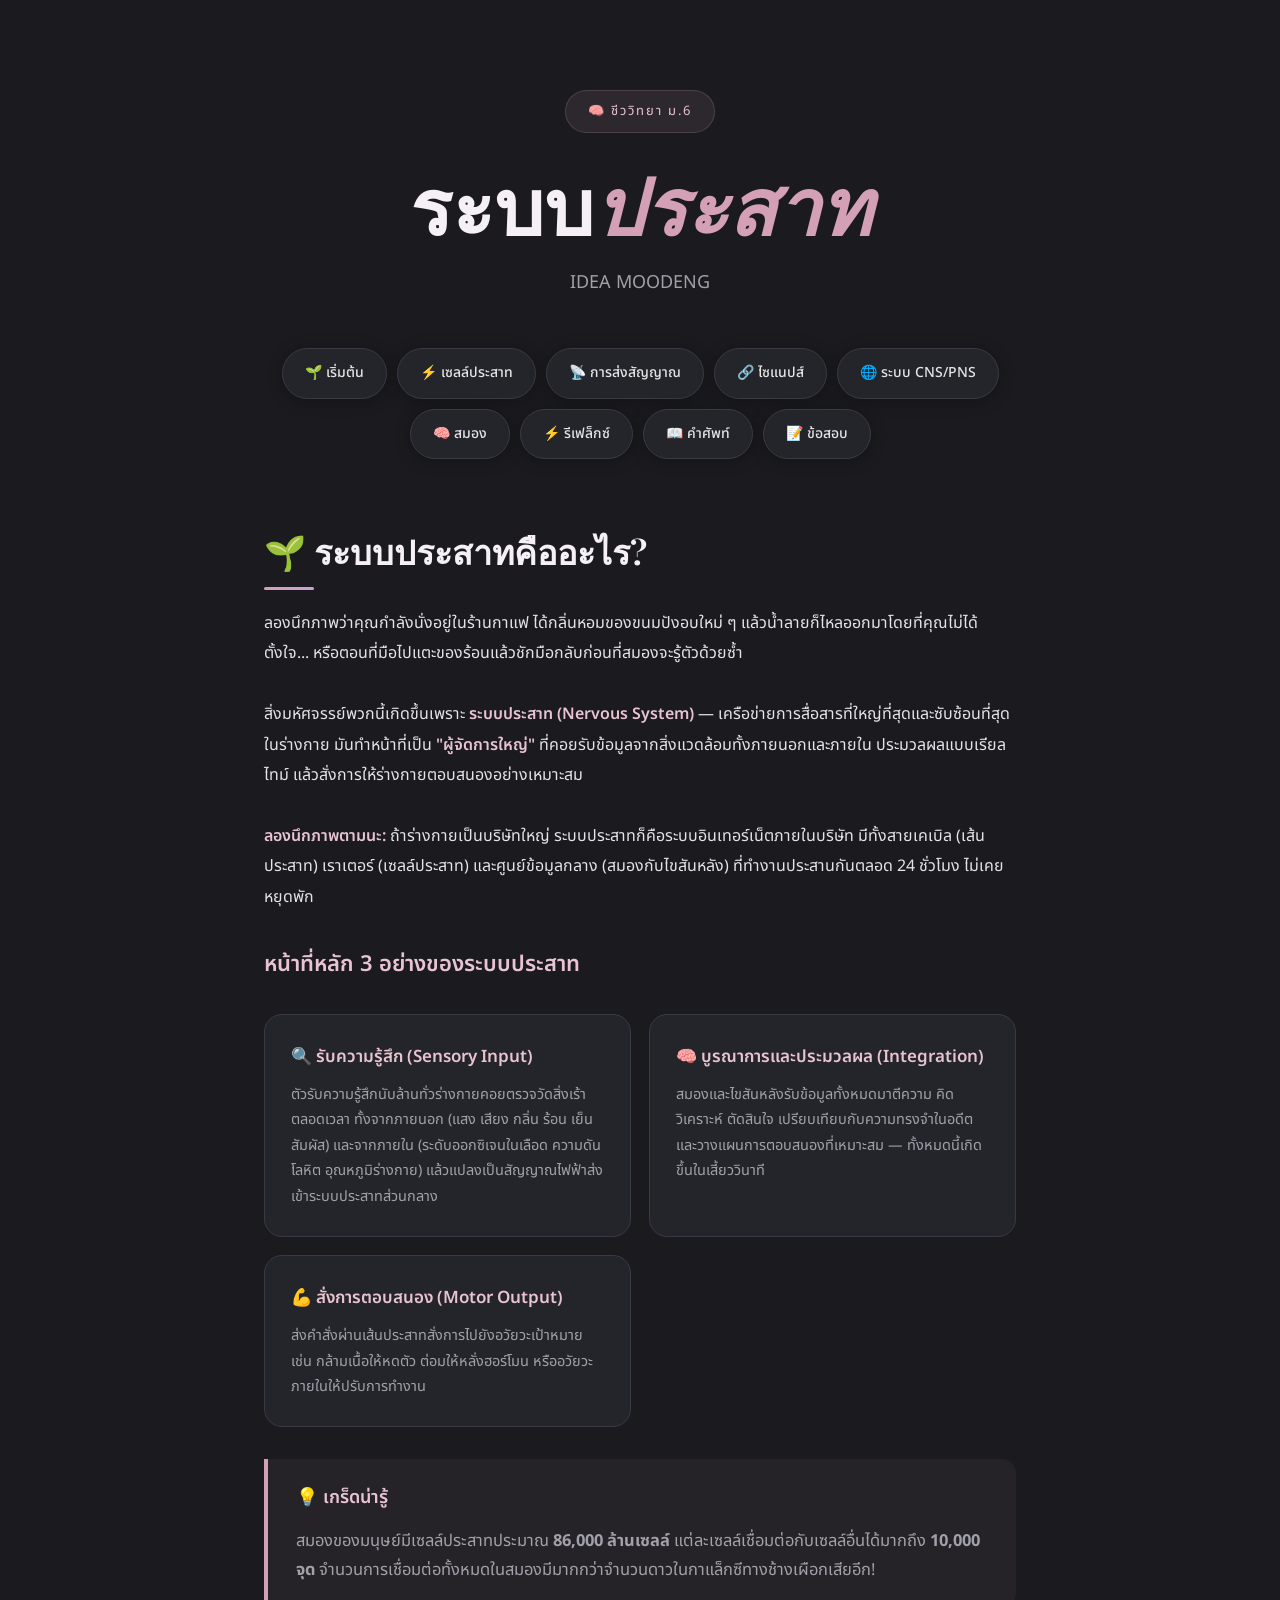
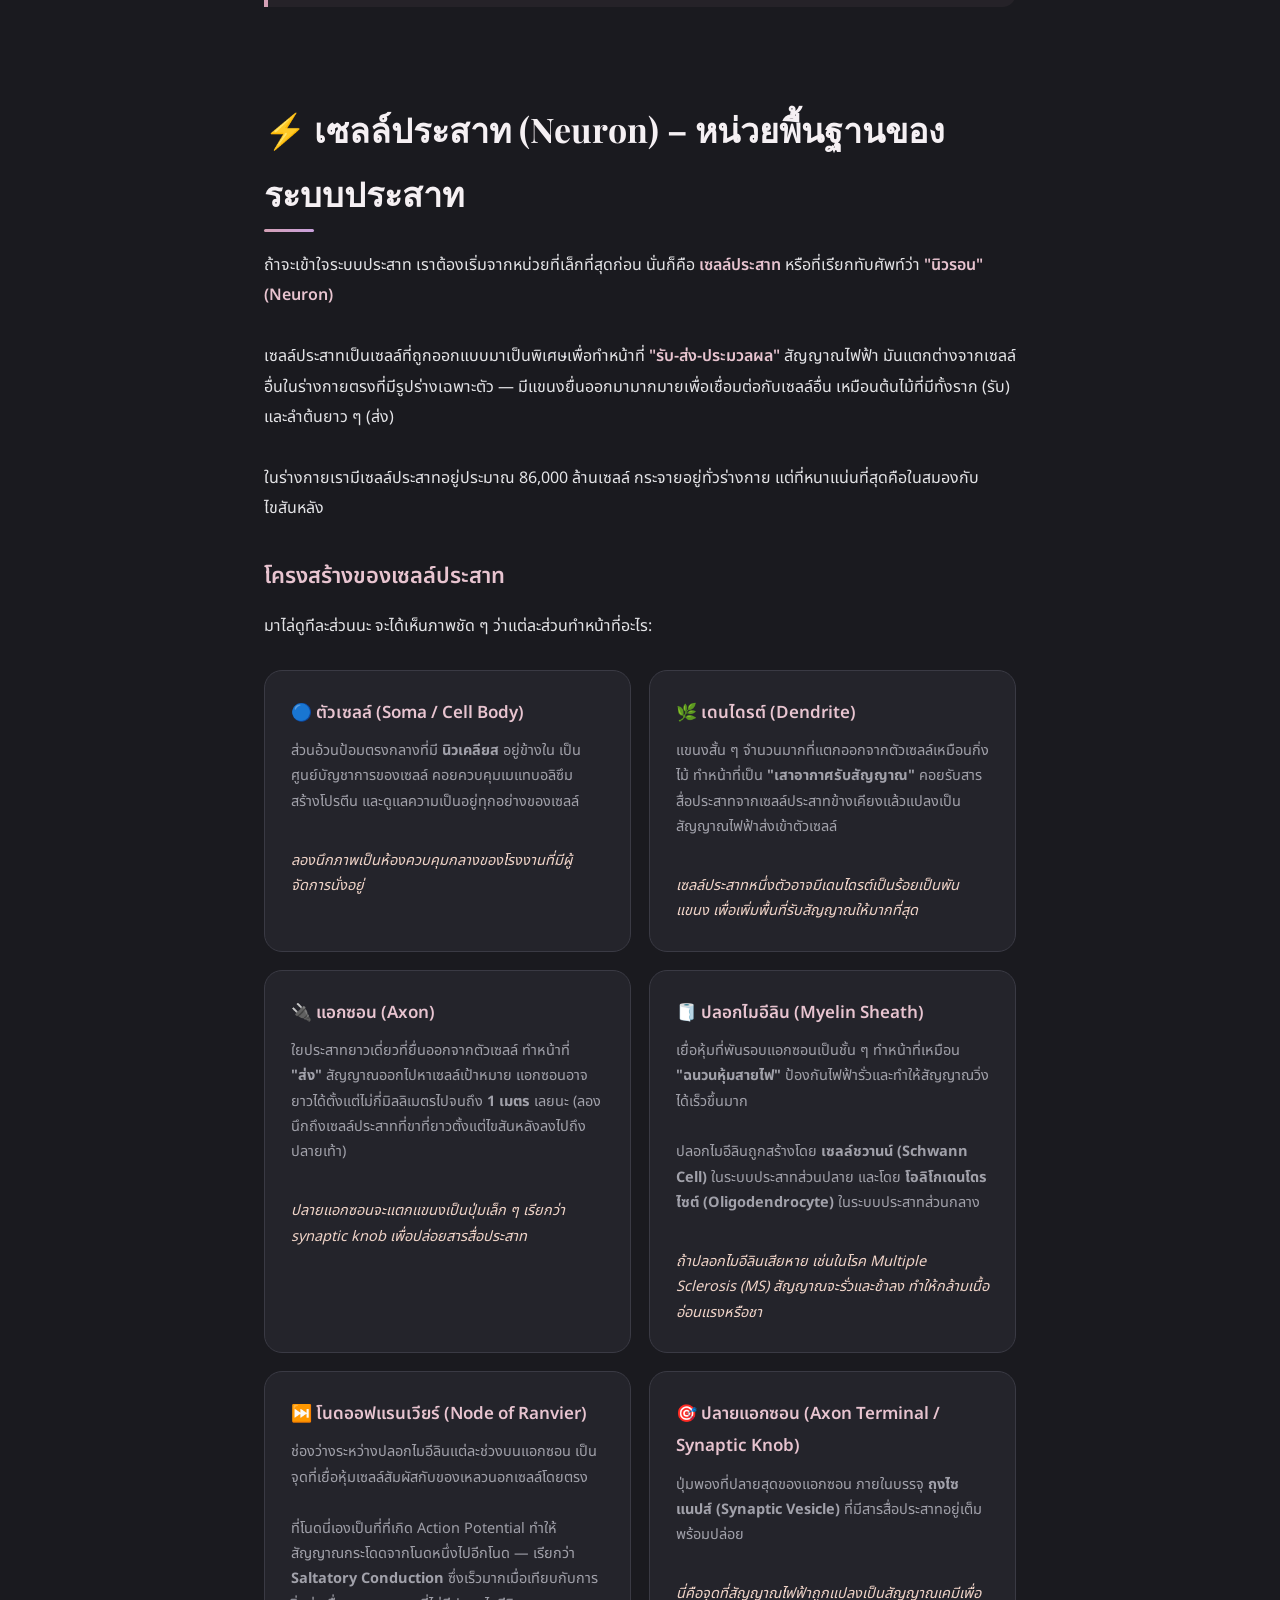
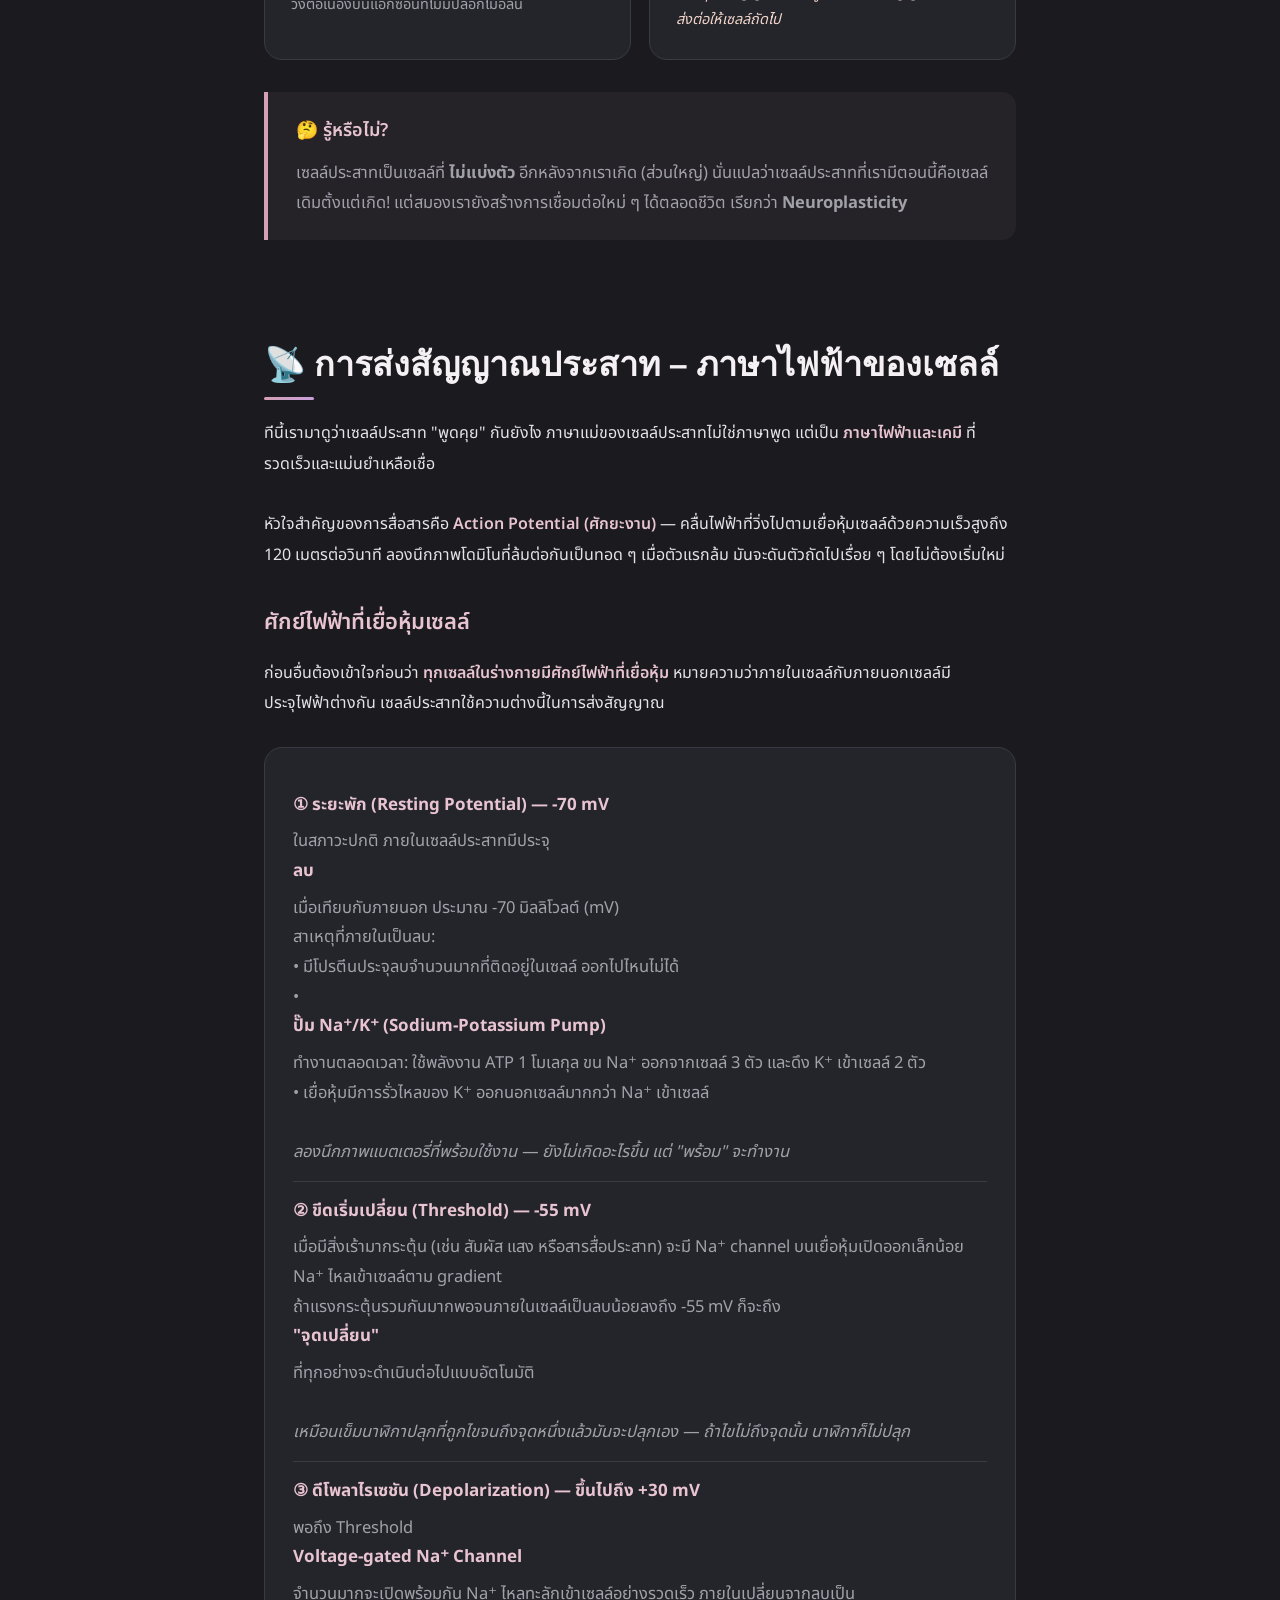
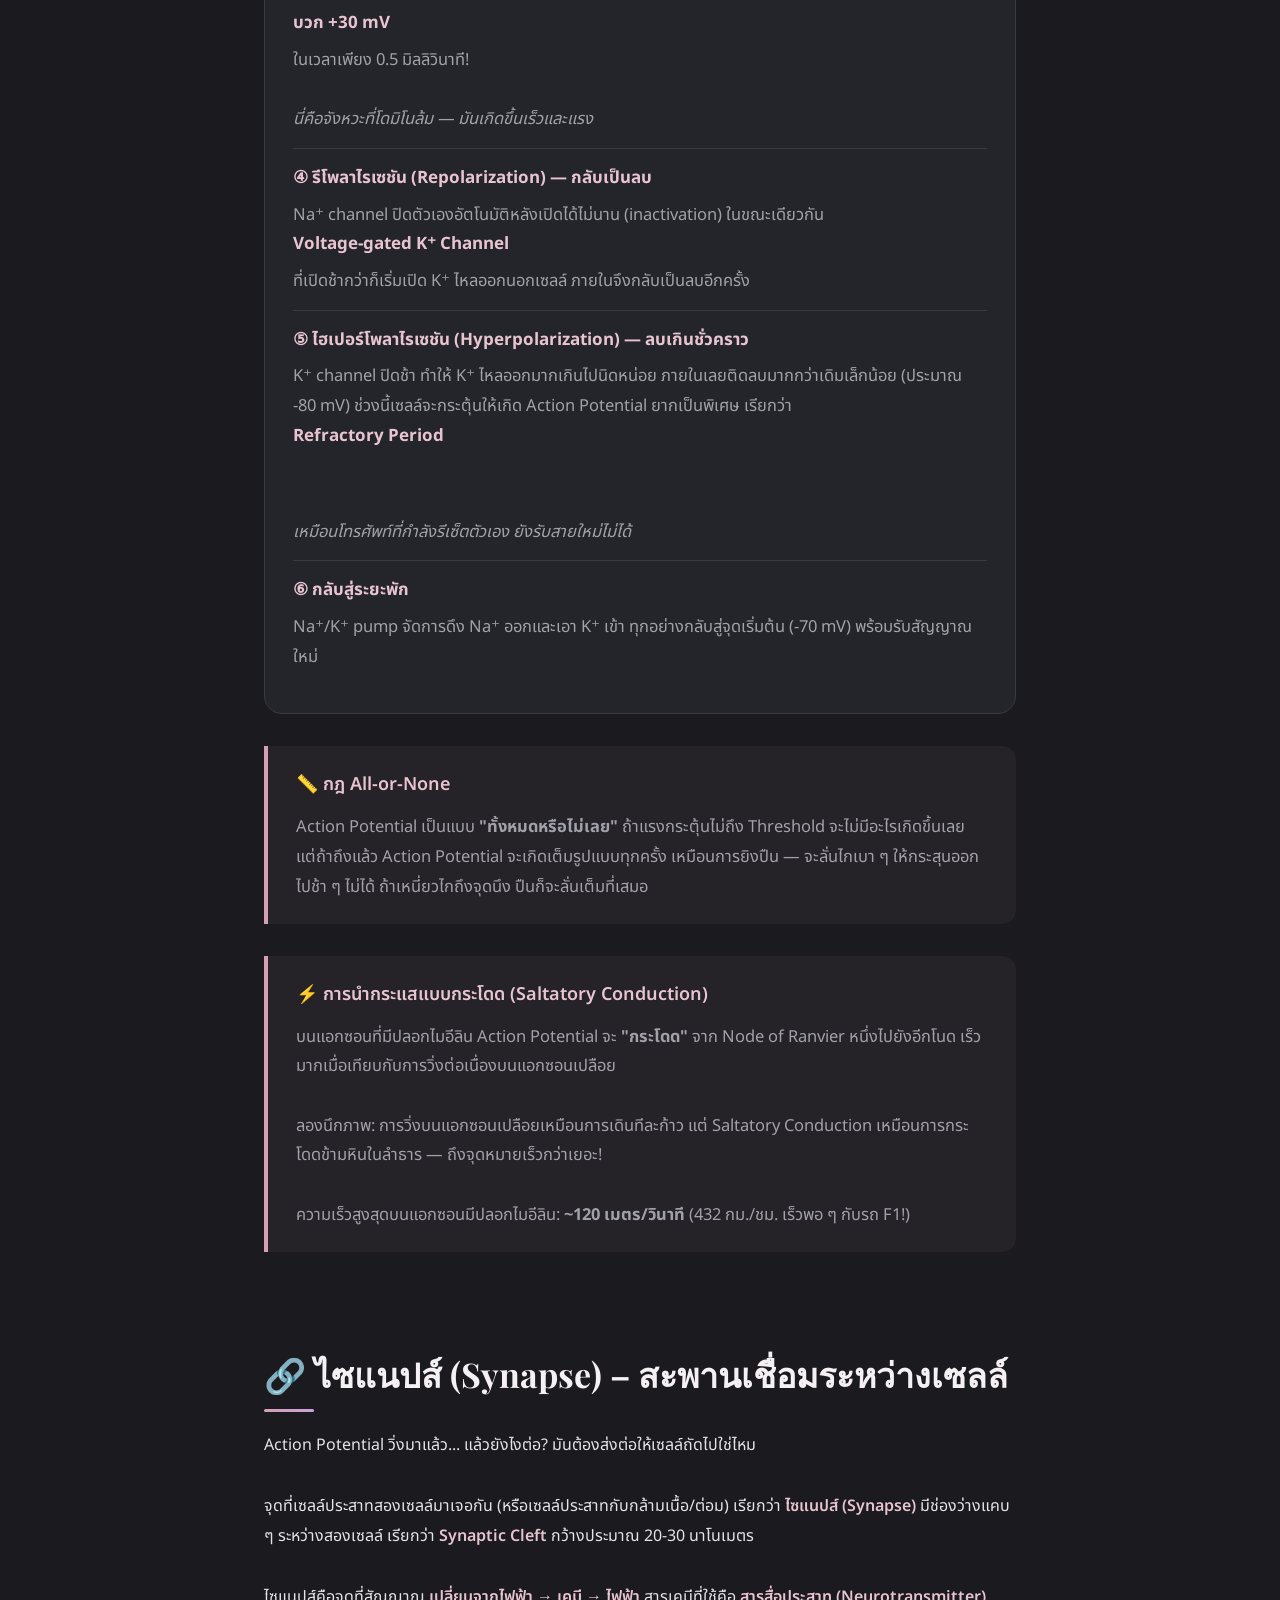
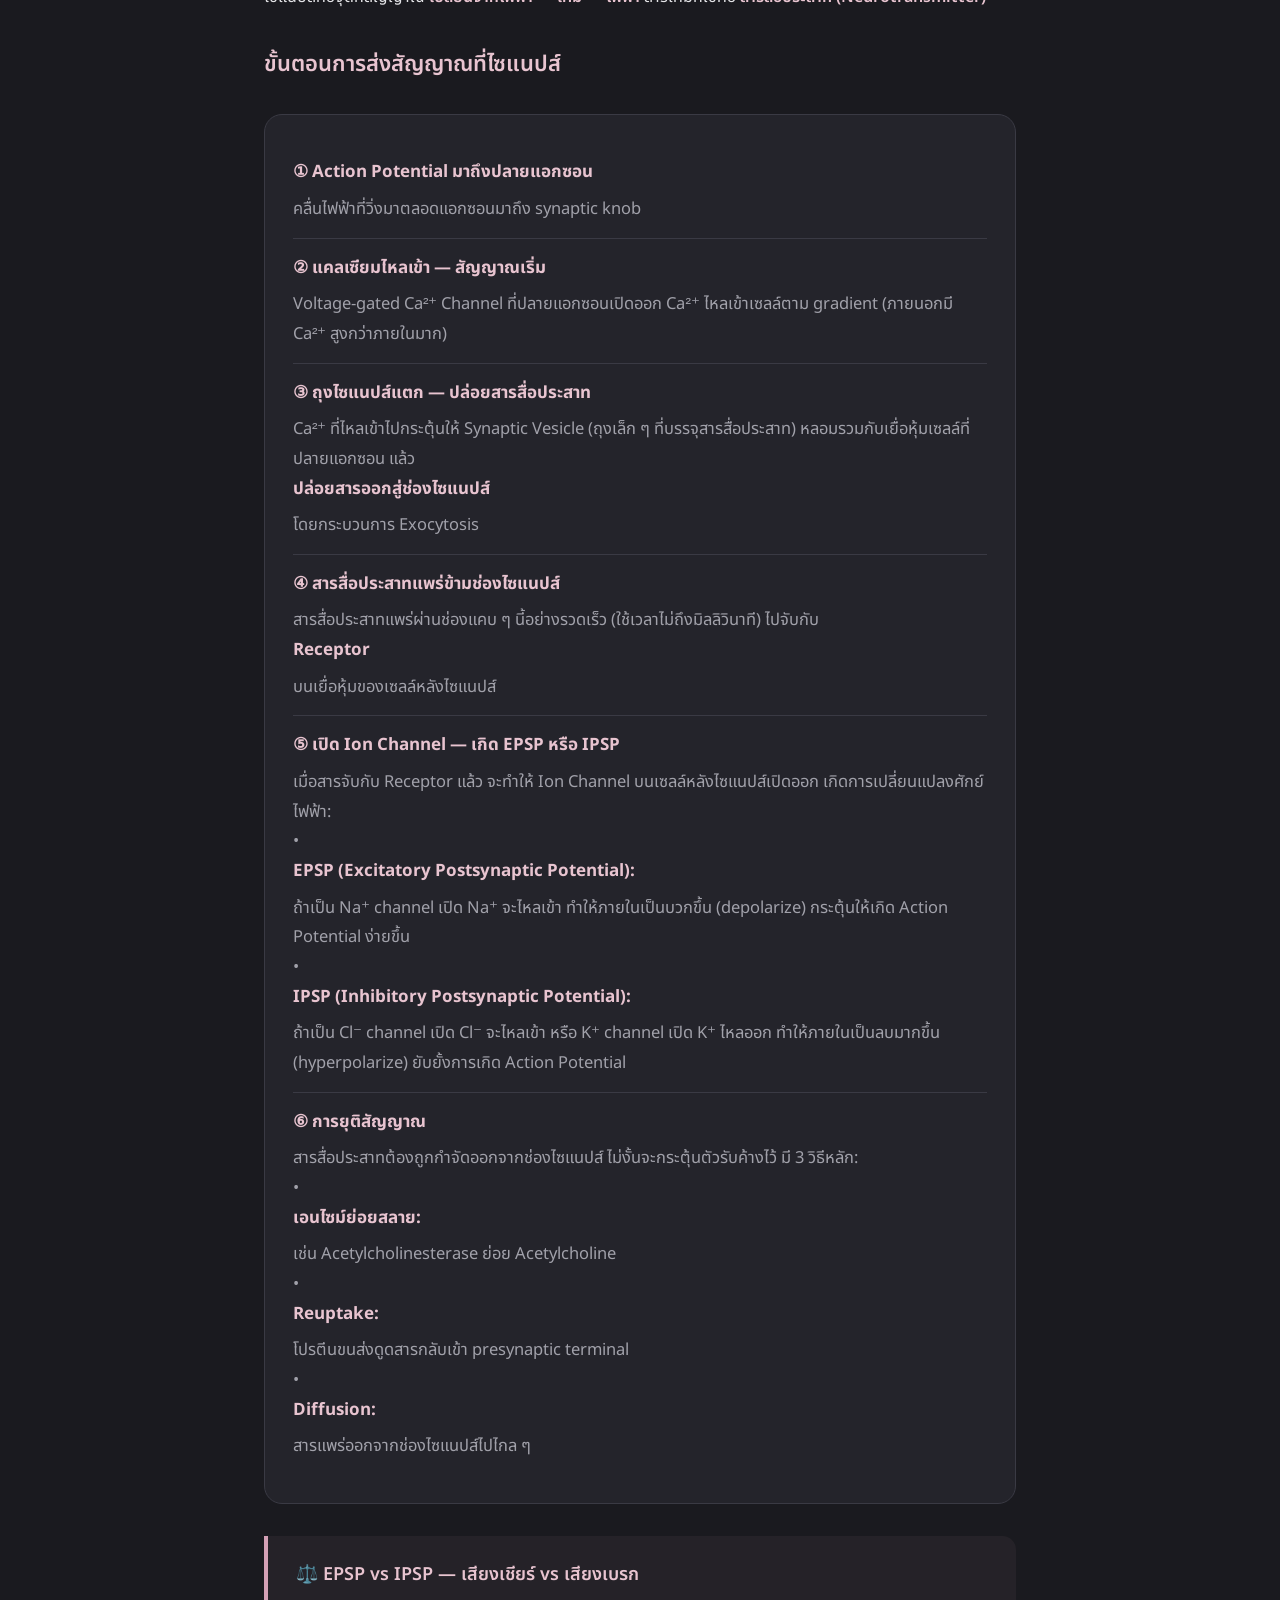
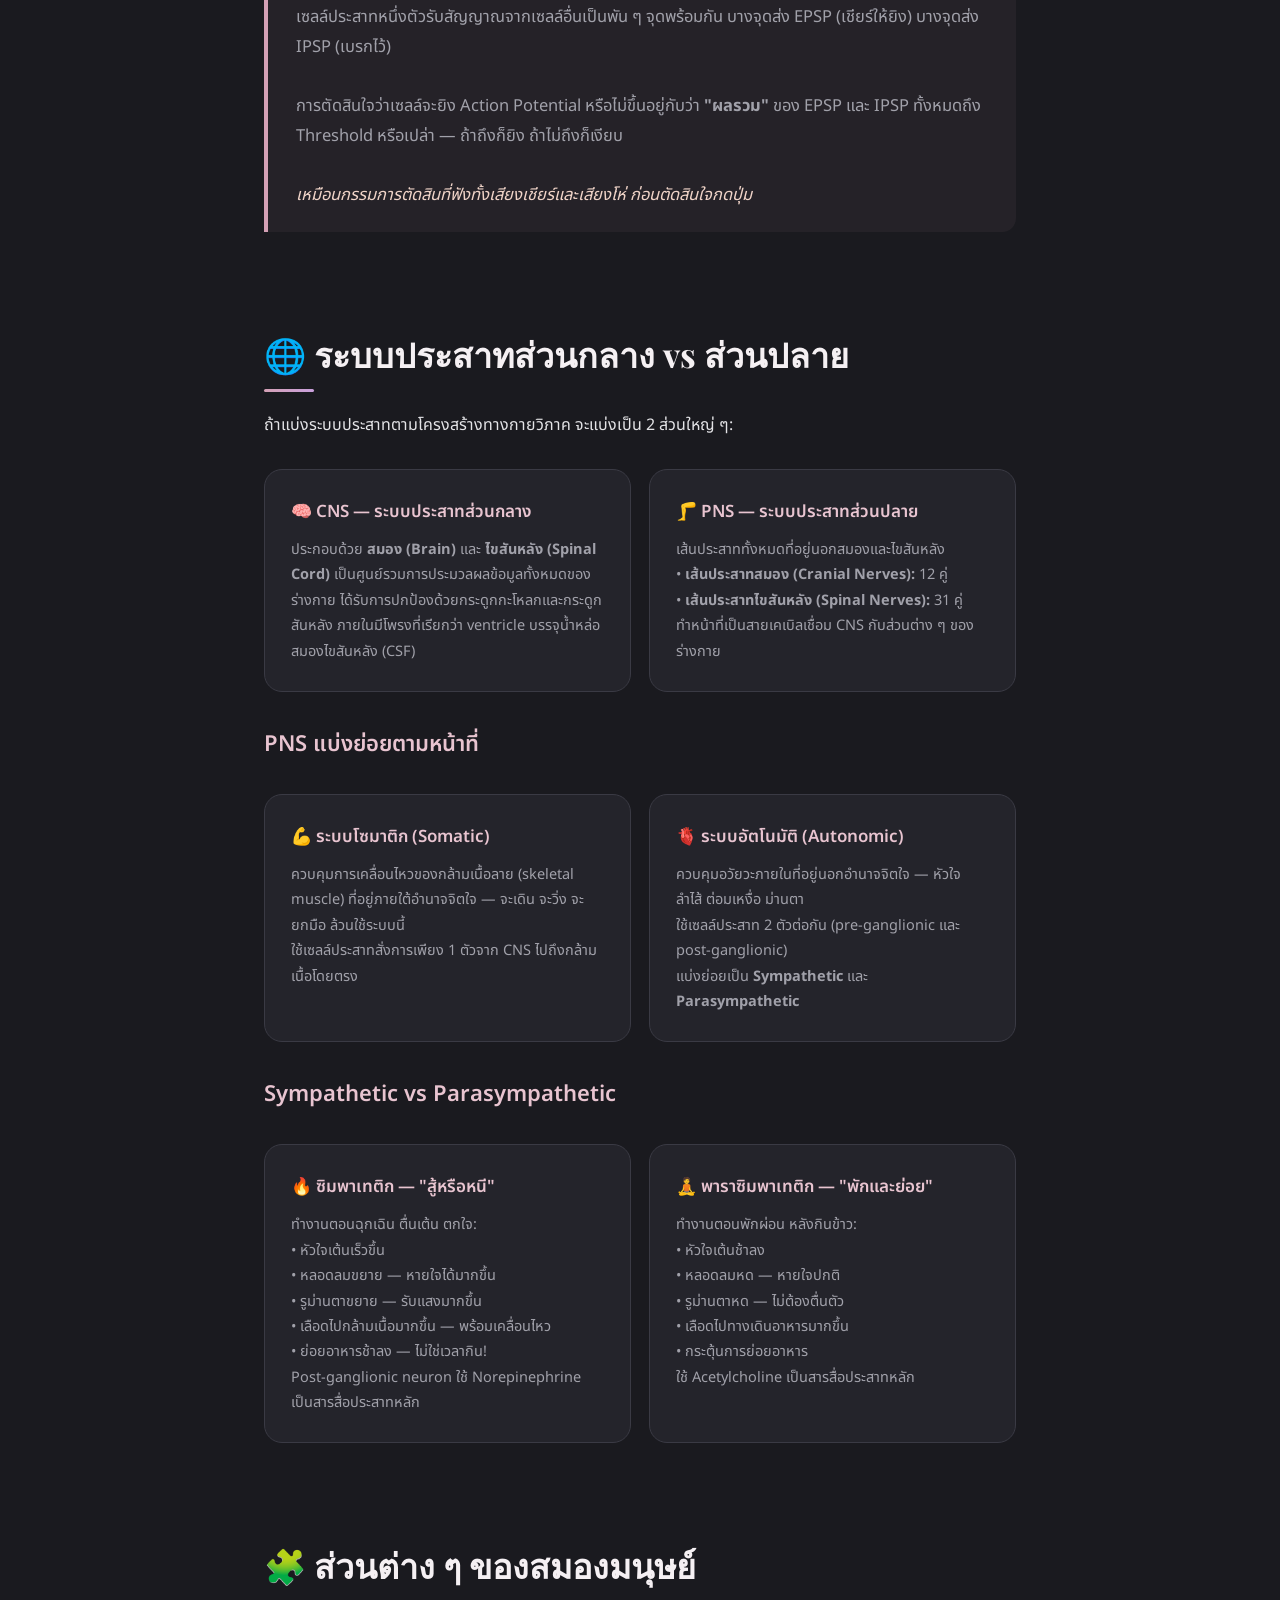
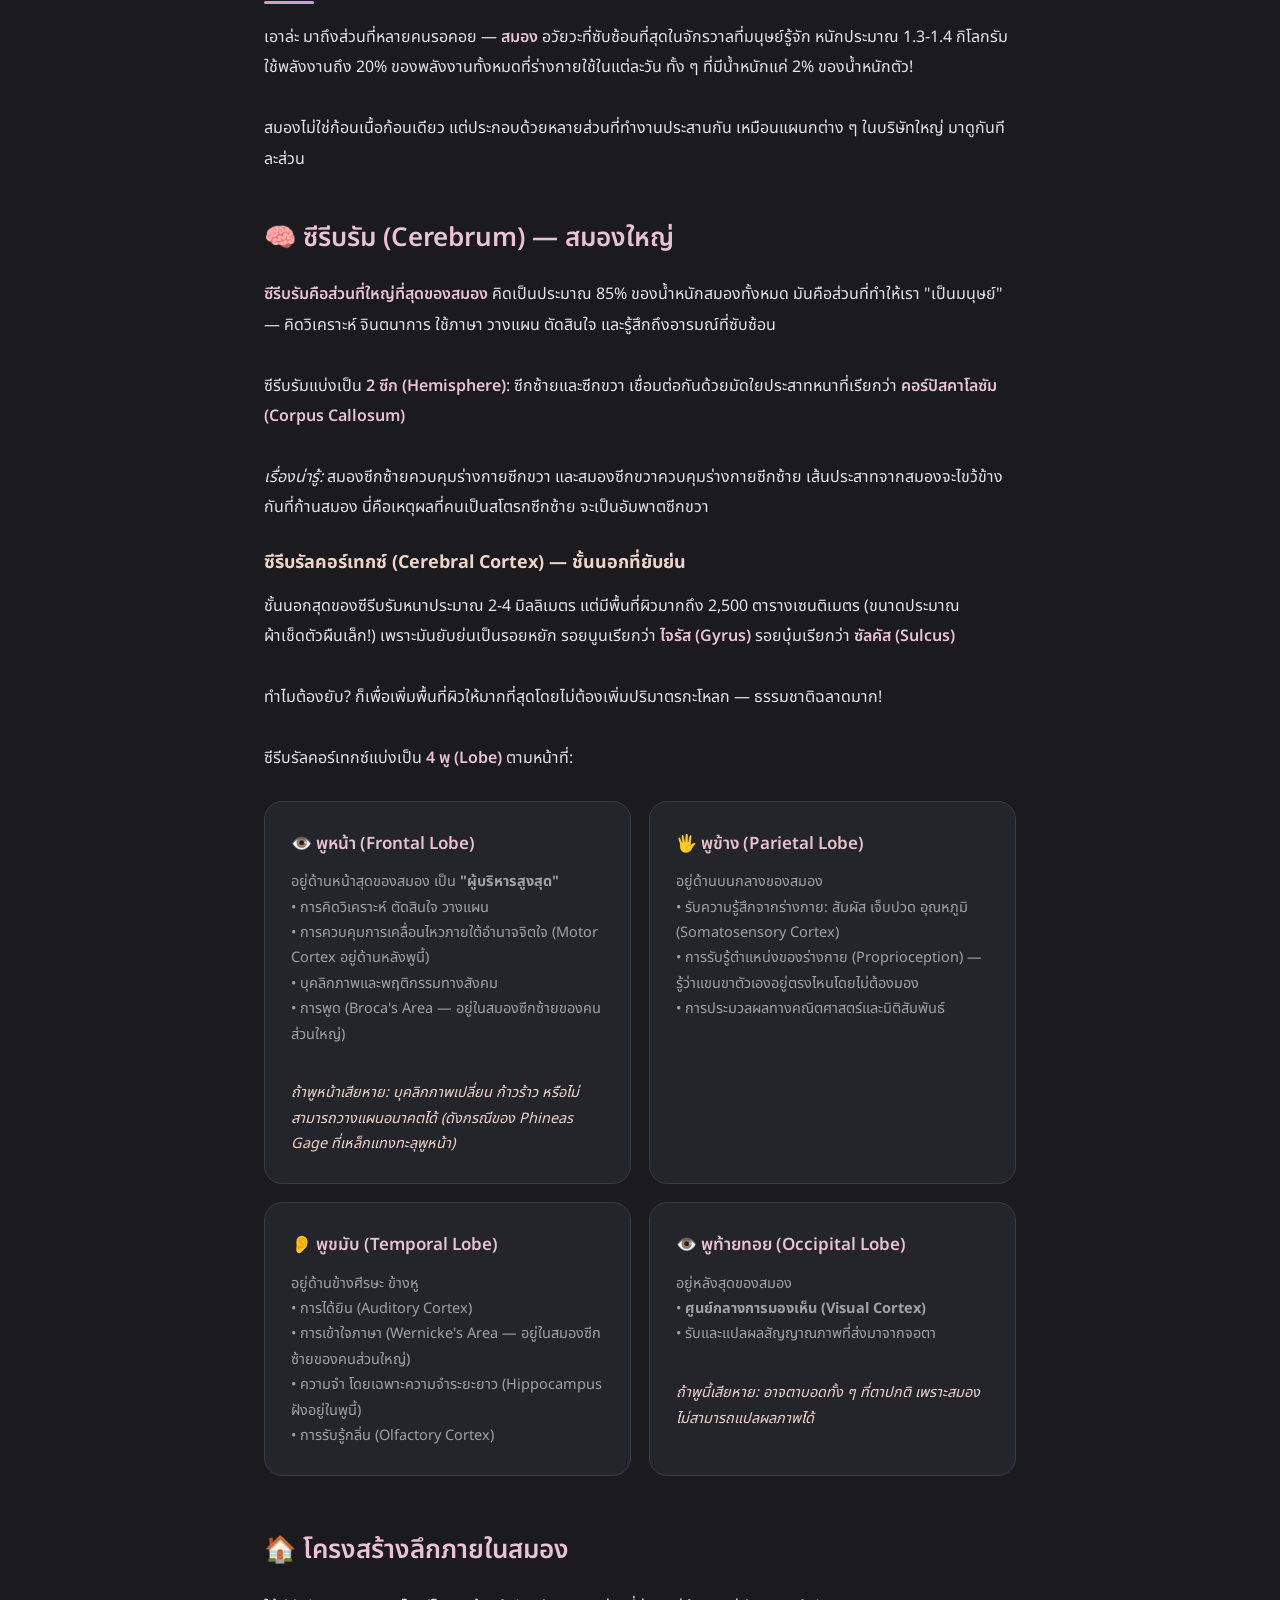
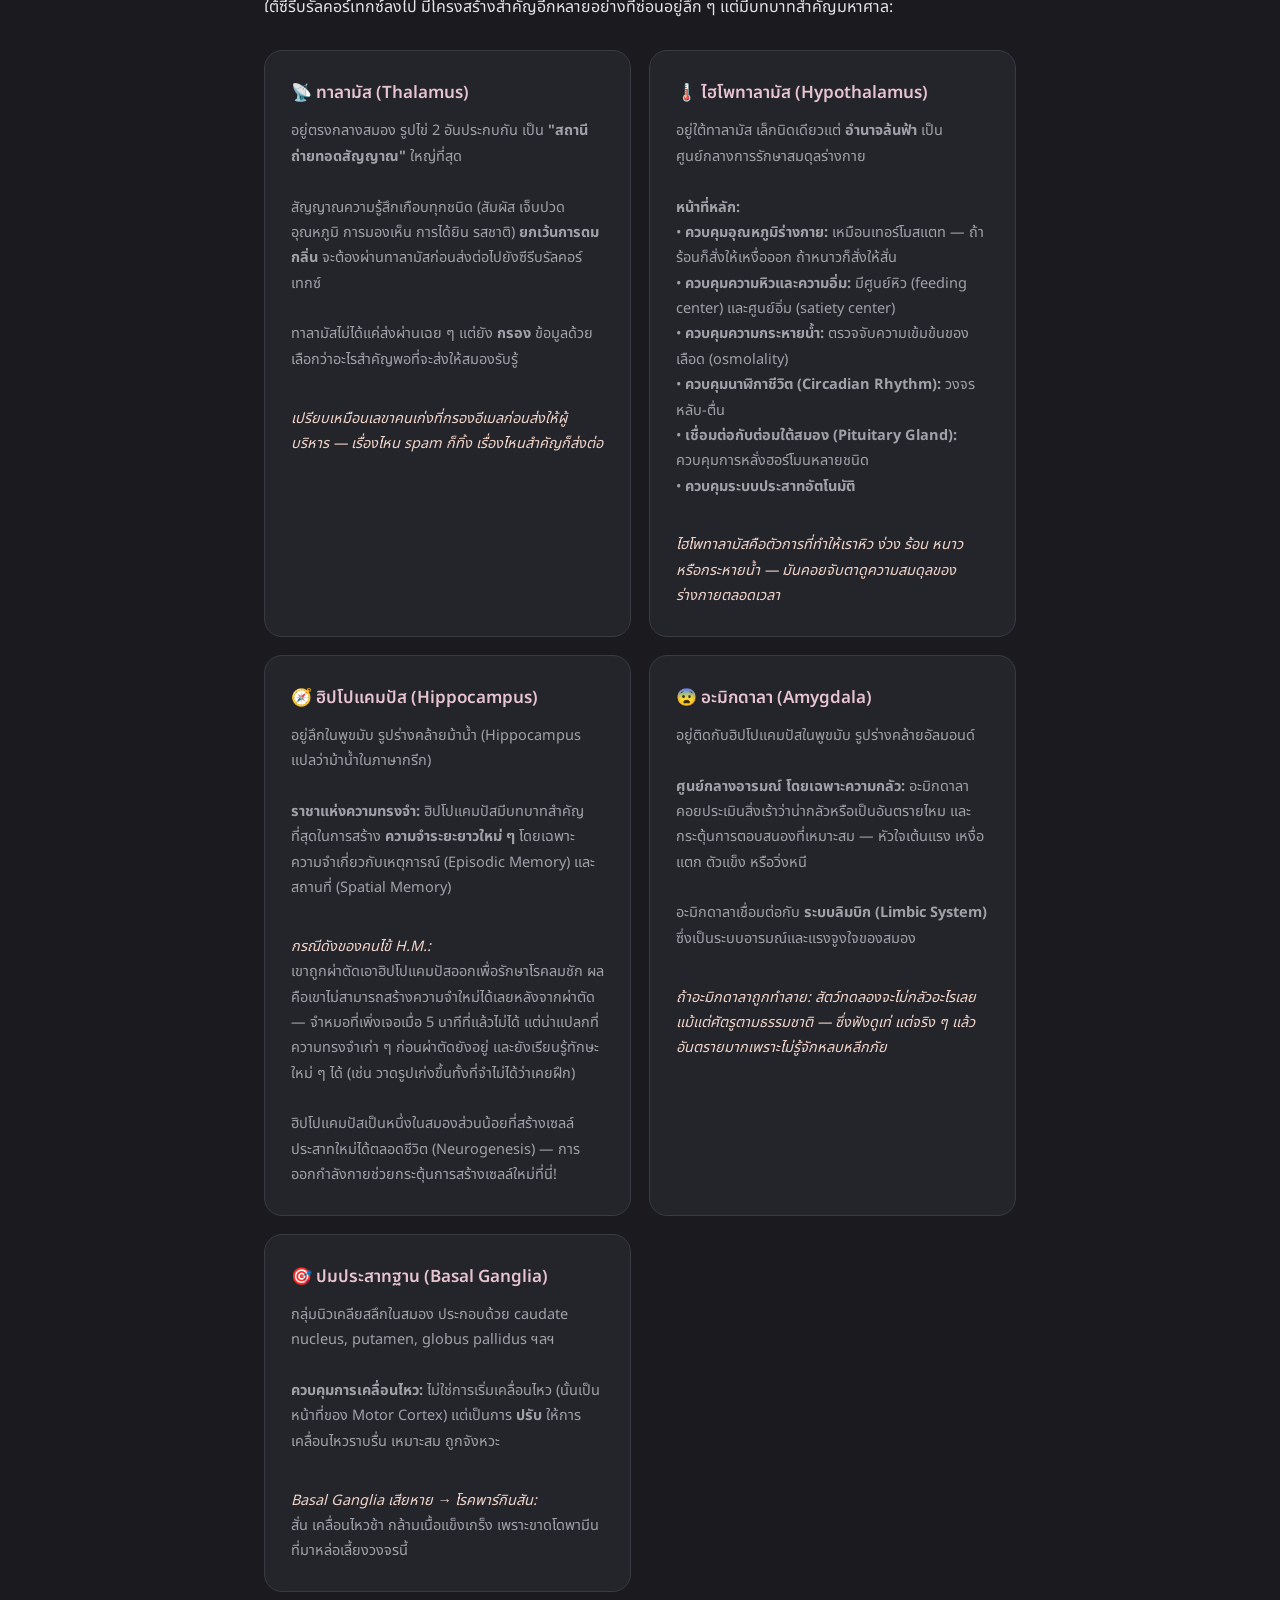
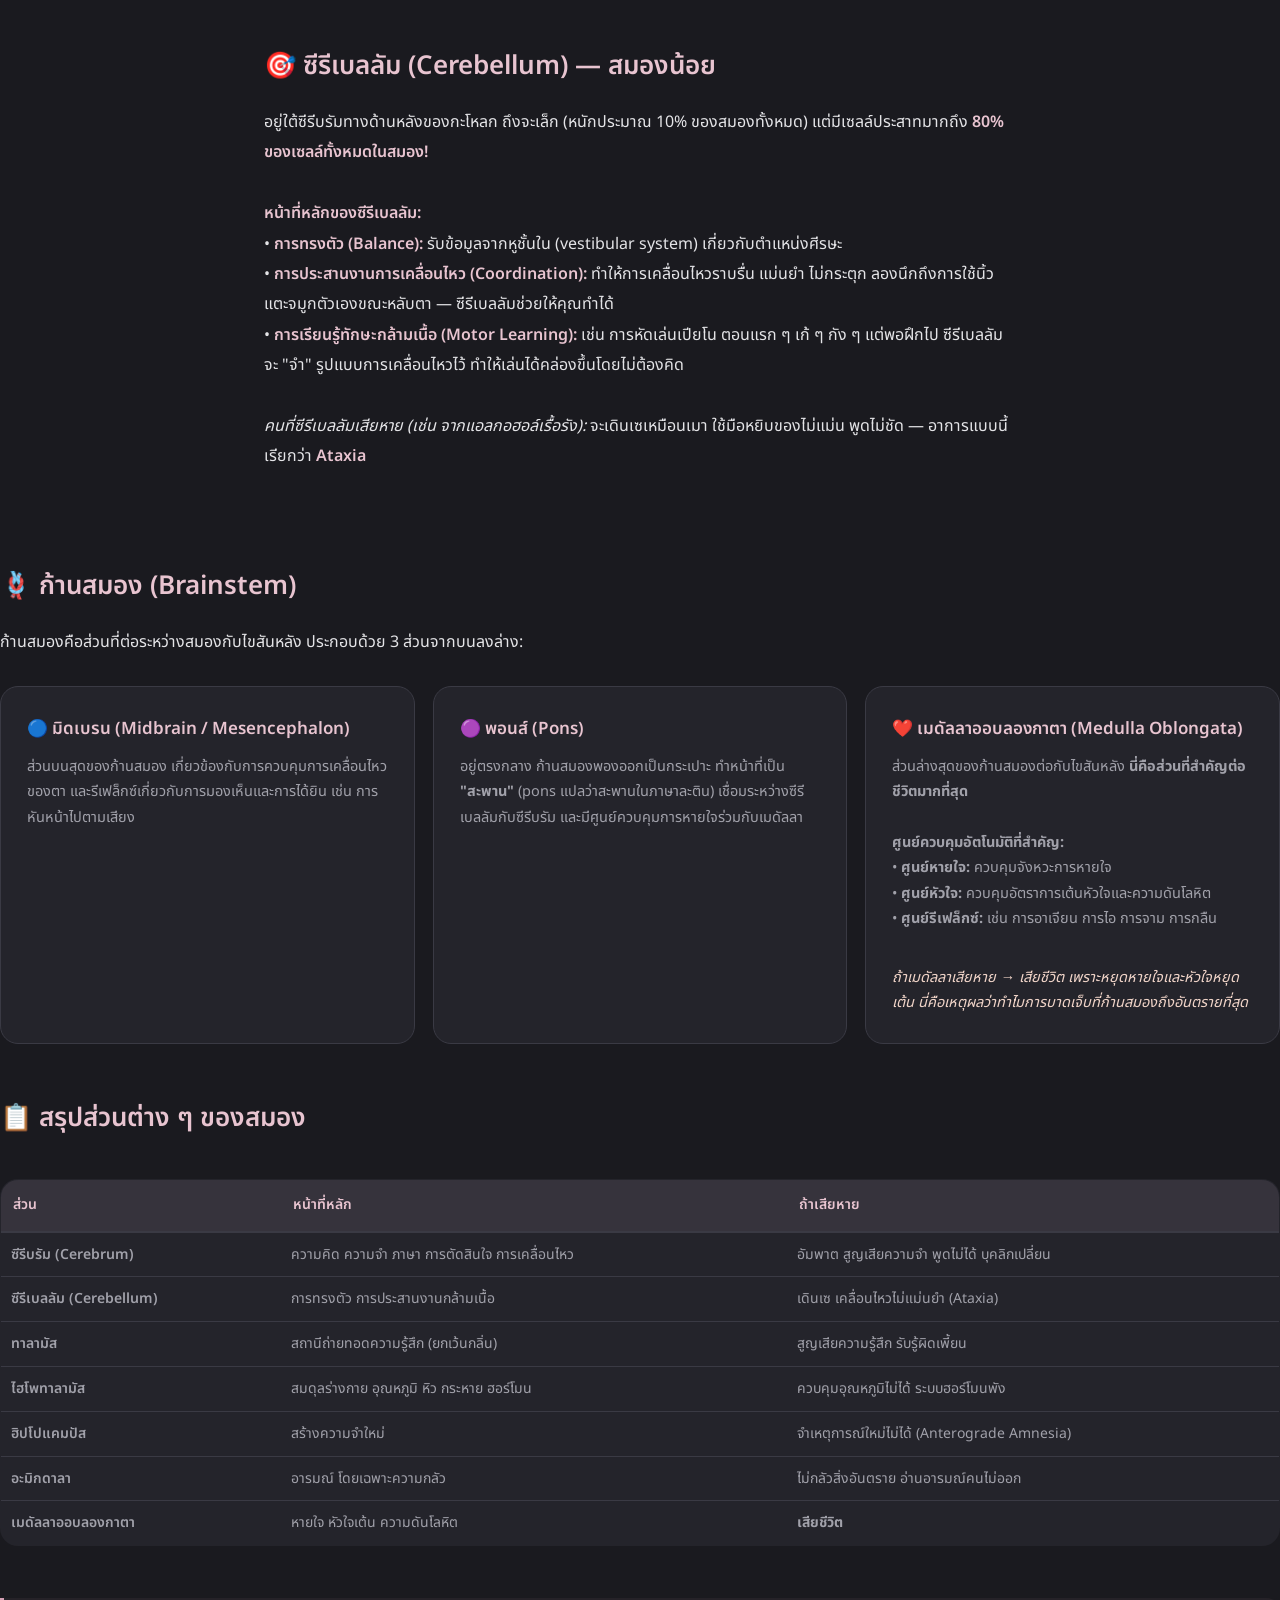
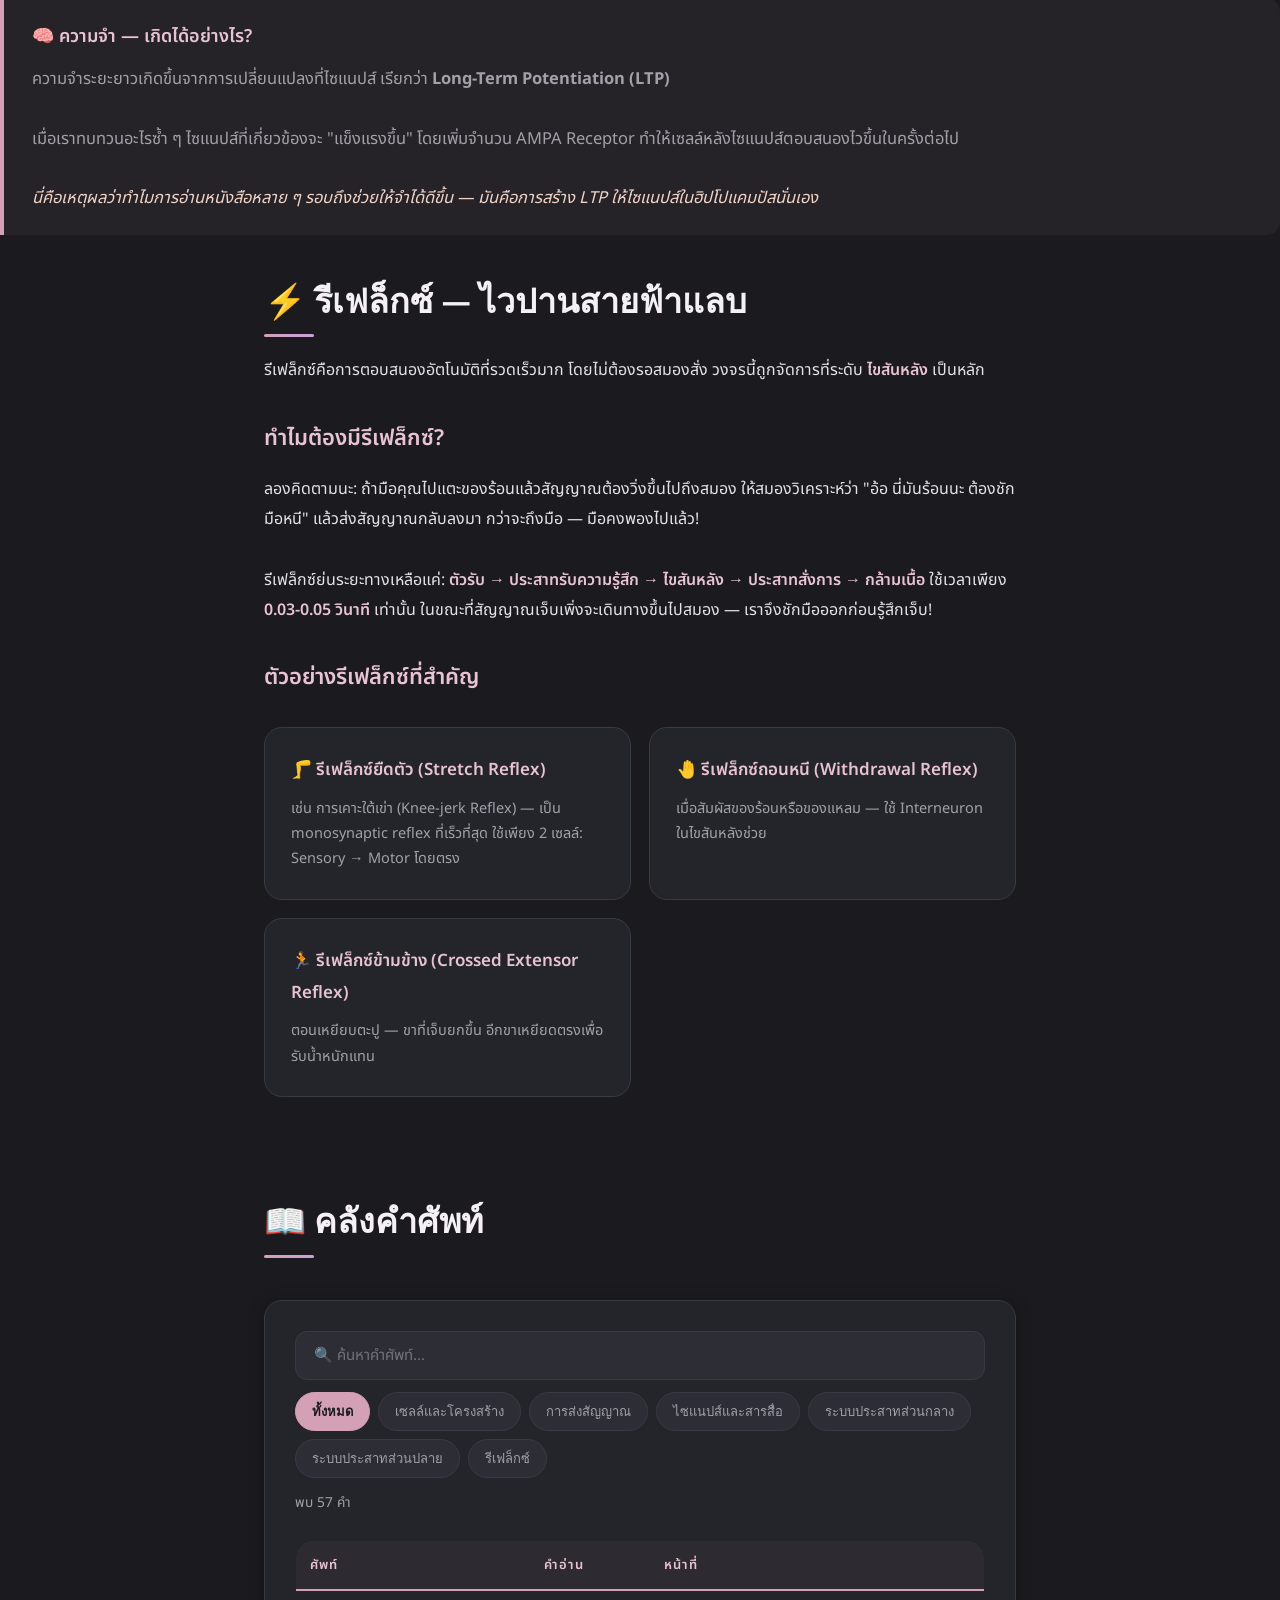
==== commit ec1931ea: "Add files via upload Big refactor" ====
--- a/index.html
+++ b/index.html
@@ -1,2035 +1,705 @@
 <!DOCTYPE html>
 <html lang="th">
 <head>
-<meta charset="UTF-8">
-<meta name="viewport" content="width=device-width, initial-scale=1.0">
-<title>ระบบประสาท | Nervous System</title>
-<link href="https://fonts.googleapis.com/css2?family=Sarabun:wght@300;400;600;700;800&family=Playfair+Display:ital,wght@0,700;1,400&display=swap" rel="stylesheet">
-<style>
-:root {
-  --bg: #050a18;
-  --surface: #0d1b2e;
-  --surface2: #112240;
-  --surface3: #162a4a;
-  --accent: #64ffda;
-  --accent2: #7b61ff;
-  --accent3: #ff6b9d;
-  --accent4: #ffcc44;
-  --text: #ccd6f6;
-  --text-dim: #8892b0;
-  --glow: rgba(100,255,218,0.15);
-}
-* { margin:0; padding:0; box-sizing:border-box; }
-html { scroll-behavior: smooth; }
-body {
-  background: var(--bg);
-  color: var(--text);
-  font-family: 'Sarabun', sans-serif;
-  font-size: 17px;
-  line-height: 1.8;
-  overflow-x: hidden;
-}
-#neural-canvas {
-  position: fixed; top:0; left:0;
-  width:100%; height:100%;
-  z-index:0; opacity:0.3; pointer-events:none;
-}
-.page-wrapper { position:relative; z-index:1; }
-
-/* ====== HERO ====== */
-.hero {
-  min-height: 100vh;
-  display: flex; flex-direction: column;
-  align-items: center; justify-content: center;
-  text-align: center;
-  padding: 80px 40px 60px;
-}
-.hero-badge {
-  font-size:12px; font-weight:700; letter-spacing:4px;
-  text-transform:uppercase; color:var(--accent);
-  border:1px solid rgba(100,255,218,0.3);
-  padding:6px 22px; border-radius:20px;
-  margin-bottom:28px;
-  animation: fadeUp 0.8s ease both;
-}
-.hero-badge strong{ color:#e6f1ff; font-weight:800; letter-spacing:2px; }
-.hero h1 {
-  font-family:'Playfair Display',serif;
-  font-size: clamp(44px,8vw,96px);
-  line-height:1.05; color:#e6f1ff;
-  margin-bottom:16px;
-  animation: fadeUp 0.8s 0.15s ease both;
-}
-.hero h1 span { color:var(--accent); font-style:italic; }
-.hero-sub {
-  font-size:18px; color:var(--text-dim);
-  max-width:560px; margin: 0 auto 52px;
-  animation: fadeUp 0.8s 0.3s ease both;
-}
-
-/* ====== CHAPTER BUTTONS (replacing nav) ====== */
-.chapter-buttons {
-  display: flex; flex-wrap: wrap;
-  gap: 12px; justify-content: center;
-  margin-bottom: 52px;
-  animation: fadeUp 0.8s 0.45s ease both;
-}
-.ch-btn {
-  background: rgba(100,255,218,0.05);
-  border: 1.5px solid rgba(100,255,218,0.25);
-  color: var(--accent);
-  padding: 12px 26px;
-  border-radius: 10px;
-  font-family: 'Sarabun', sans-serif;
-  font-size: 15px; font-weight: 700;
-  cursor: pointer;
-  transition: all 0.25s;
-  display: flex; align-items: center; gap: 8px;
-  text-decoration: none;
-}
-.ch-btn:hover {
-  background: rgba(100,255,218,0.12);
-  border-color: var(--accent);
-  transform: translateY(-3px);
-  box-shadow: 0 10px 28px rgba(100,255,218,0.2);
-}
-.ch-btn .num {
-  background: rgba(100,255,218,0.12);
-  width:24px; height:24px;
-  border-radius:50%;
-  font-size:12px; font-weight:800;
-  display:flex; align-items:center; justify-content:center;
-}
-.chapter-buttons.sub { margin-top: 8px; margin-bottom: 0; }
-.chapter-buttons.sub .ch-btn {
-  font-size: 13px;
-  padding: 10px 18px;
-  border-color: rgba(123,97,255,0.28);
-  color: #c4b5ff;
-  background: rgba(123,97,255,0.06);
-}
-.chapter-buttons.sub .ch-btn:hover {
-  border-color: var(--accent2);
-  color: #e8e0ff;
-  box-shadow: 0 10px 28px rgba(123,97,255,0.18);
-}
-.chapter-buttons.sub .ch-btn .num {
-  background: rgba(123,97,255,0.15);
-  font-size: 11px;
-  width: 22px;
-  height: 22px;
-}
-.hero-menu-label {
-  width: 100%;
-  max-width: 900px;
-  text-align: left;
-  font-size: 11px;
-  font-weight: 800;
-  letter-spacing: 3px;
-  text-transform: uppercase;
-  color: var(--text-dim);
-  margin: 0 auto 10px;
-  padding-left: 4px;
-  opacity: 0.85;
-}
-@media (max-width: 700px) {
-  .hero-menu-label { padding-left: 0; }
-}
-
-.scroll-hint {
-  animation: bounce 2s infinite;
-  color:var(--text-dim); font-size:14px;
-  display:flex; flex-direction:column; align-items:center; gap:6px;
-}
-
-/* ====== SECTIONS ====== */
-section {
-  padding: 100px 40px;
-  max-width: 1100px;
-  margin: 0 auto;
-}
-.section-label {
-  font-size:12px; font-weight:700; letter-spacing:4px;
-  text-transform:uppercase; color:var(--accent);
-  margin-bottom:10px;
-}
-.section-divider {
-  width:70px; height:3px;
-  background: linear-gradient(90deg, var(--accent), var(--accent2));
-  border-radius:2px; margin-bottom:18px;
-}
-.section-title {
-  font-family:'Playfair Display',serif;
-  font-size: clamp(28px,4vw,46px);
-  color:#e6f1ff; margin-bottom:18px; line-height:1.2;
-}
-.section-intro {
-  color:var(--text-dim); font-size:17px;
-  max-width:680px; margin-bottom:48px; line-height:1.95;
-}
-
-/* ====== CARDS ====== */
-.cards {
-  display:grid;
-  grid-template-columns: repeat(auto-fit, minmax(290px,1fr));
-  gap:22px;
-}
-.card {
-  background:var(--surface);
-  border:1px solid rgba(100,255,218,0.08);
-  border-radius:16px; padding:30px;
-  transition:all 0.3s; position:relative; overflow:hidden;
-}
-.card::before {
-  content:''; position:absolute; top:0;left:0;right:0; height:2px;
-  background: linear-gradient(90deg,var(--accent),var(--accent2));
-  opacity:0; transition:opacity 0.3s;
-}
-.card:hover { border-color:rgba(100,255,218,0.2); transform:translateY(-4px); box-shadow:0 20px 40px rgba(0,0,0,0.3),0 0 30px var(--glow); }
-.card:hover::before { opacity:1; }
-.card-icon { font-size:38px; margin-bottom:14px; display:block; }
-.card h3 { font-size:19px; font-weight:700; color:#e6f1ff; margin-bottom:10px; }
-.card p { color:var(--text-dim); line-height:1.8; font-size:15px; }
-
-/* ====== HIGHLIGHT BOX ====== */
-.highlight {
-  background: rgba(100,255,218,0.06);
-  border-left: 3px solid var(--accent);
-  border-radius: 0 12px 12px 0;
-  padding: 20px 26px; margin:24px 0;
-  color:var(--text); font-size:16px; line-height:1.85;
-}
-.highlight.purple { border-color:var(--accent2); background:rgba(123,97,255,0.06); }
-.highlight.pink { border-color:var(--accent3); background:rgba(255,107,157,0.06); }
-.highlight.yellow { border-color:var(--accent4); background:rgba(255,204,68,0.06); }
-
-/* ====== NEURON SECTION ====== */
-.panel {
-  background:var(--surface);
-  border:1px solid rgba(100,255,218,0.08);
-  border-radius:22px; padding:52px 44px;
-  margin-bottom:36px; position:relative; overflow:hidden;
-}
-.panel::after {
-  content:''; position:absolute; top:-50%; right:-100px;
-  width:400px; height:400px; border-radius:50%;
-  background:radial-gradient(circle,rgba(123,97,255,0.07) 0%,transparent 70%);
-  pointer-events:none;
-}
-.neuron-diagram { width:100%; max-width:720px; margin:36px auto 0; display:block; }
-
-/* ====== PARTS GRID ====== */
-.parts-grid {
-  display:grid; grid-template-columns:repeat(auto-fit,minmax(240px,1fr));
-  gap:14px; margin-top:30px;
-}
-.part-card {
-  background:var(--surface2); border-radius:12px;
-  padding:18px 22px; border-left:3px solid var(--accent);
-  transition:all 0.25s;
-}
-.part-card:nth-child(2){ border-color:var(--accent2); }
-.part-card:nth-child(3){ border-color:var(--accent3); }
-.part-card:nth-child(4){ border-color:var(--accent4); }
-.part-card:nth-child(5){ border-color:#44ffaa; }
-.part-card:nth-child(6){ border-color:#ff8844; }
-.part-card:hover { transform:translateX(4px); }
-.part-card h4 { font-size:16px; font-weight:700; color:#e6f1ff; margin-bottom:6px; }
-.part-card p { font-size:14px; color:var(--text-dim); line-height:1.65; }
-
-/* ====== INTERACTIVE DEMO ====== */
-.interactive-box {
-  background:var(--surface2);
-  border-radius:20px; border:1px solid rgba(123,97,255,0.2);
-  padding:44px; text-align:center;
-}
-.interactive-box h3 { font-size:22px; font-weight:700; color:#e6f1ff; margin-bottom:10px; }
-.interactive-box > p { color:var(--text-dim); margin-bottom:28px; font-size:15px; }
-#neuron-demo {
-  width:100%; height:200px; border-radius:12px;
-  background:var(--bg); margin-bottom:22px; cursor:pointer;
-  border:1px solid rgba(100,255,218,0.1);
-}
-.fire-btn {
-  background:linear-gradient(135deg,var(--accent),var(--accent2));
-  color:var(--bg); border:none;
-  padding:14px 36px; border-radius:10px;
-  font-family:'Sarabun',sans-serif; font-size:16px; font-weight:800;
-  cursor:pointer; transition:all 0.25s;
-  box-shadow:0 4px 20px rgba(100,255,218,0.25);
-}
-.fire-btn:hover { transform:scale(1.05); box-shadow:0 8px 30px rgba(100,255,218,0.4); }
-
-/* ====== ACTION POTENTIAL GRAPH ====== */
-#ap-canvas {
-  width:100%; height:220px; border-radius:12px;
-  background:var(--bg); border:1px solid rgba(100,255,218,0.1);
-  display:block; margin-top:16px;
-}
-
-/* ====== SYNAPSE DEMO ====== */
-#synapse-canvas {
-  width:100%; height:240px; border-radius:12px;
-  background:var(--bg); border:1px solid rgba(100,255,218,0.1);
-  display:block; margin-bottom:20px;
-}
-
-/* ====== TIMELINE ====== */
-.timeline { position:relative; padding-left:38px; }
-.timeline::before {
-  content:''; position:absolute; left:11px; top:0; bottom:0; width:2px;
-  background:linear-gradient(to bottom,var(--accent),var(--accent2),transparent);
-}
-.tl-item { position:relative; margin-bottom:44px; }
-.tl-dot {
-  position:absolute; left:-33px; top:5px;
-  width:16px; height:16px; border-radius:50%;
-  background:var(--accent); box-shadow:0 0 14px rgba(100,255,218,0.5);
-  border:3px solid var(--bg);
-}
-.tl-item h4 { font-size:18px; font-weight:700; color:#e6f1ff; margin-bottom:7px; }
-.tl-item p { color:var(--text-dim); font-size:15px; line-height:1.8; }
-
-/* ====== TABLE ====== */
-.compare-table {
-  width:100%; border-collapse:separate; border-spacing:0;
-  border-radius:16px; overflow:hidden;
-  border:1px solid rgba(100,255,218,0.08);
-}
-.compare-table th {
-  background:rgba(100,255,218,0.07); color:var(--accent);
-  padding:15px 22px; text-align:left; font-size:13px;
-  font-weight:700; letter-spacing:1px; text-transform:uppercase;
-}
-.compare-table td {
-  padding:15px 22px; font-size:15px; color:var(--text-dim);
-  border-top:1px solid rgba(100,255,218,0.05);
-}
-.compare-table tr:hover td { background:rgba(100,255,218,0.03); }
-.compare-table td:first-child { color:#e6f1ff; font-weight:600; }
-
-/* ====== GLOSSARY ====== */
-.glossary-panel {
-  background: var(--surface);
-  border: 1px solid rgba(100,255,218,0.1);
-  border-radius: 22px;
-  padding: 36px 40px 28px;
-  margin-top: 28px;
-}
-.glossary-toolbar {
-  display: flex;
-  flex-wrap: wrap;
-  gap: 12px;
-  align-items: center;
-  margin-bottom: 20px;
-}
-#glossary-search {
-  flex: 1 1 220px;
-  min-width: 180px;
-  padding: 14px 18px;
-  border-radius: 12px;
-  border: 1px solid rgba(100,255,218,0.18);
-  background: var(--surface2);
-  color: var(--text);
-  font-family: 'Sarabun', sans-serif;
-  font-size: 15px;
-}
-#glossary-search::placeholder { color: var(--text-dim); opacity: 0.7; }
-#glossary-search:focus {
-  outline: none;
-  border-color: var(--accent);
-  box-shadow: 0 0 0 3px rgba(100,255,218,0.12);
-}
-.glossary-cats {
-  display: flex;
-  flex-wrap: wrap;
-  gap: 8px;
-}
-.glossary-cat {
-  border: 1px solid rgba(100,255,218,0.15);
-  background: rgba(100,255,218,0.04);
-  color: var(--text-dim);
-  padding: 8px 14px;
-  border-radius: 999px;
-  font-family: 'Sarabun', sans-serif;
-  font-size: 13px;
-  font-weight: 700;
-  cursor: pointer;
-  transition: all 0.2s;
-}
-.glossary-cat:hover {
-  border-color: var(--accent);
-  color: var(--accent);
-}
-.glossary-cat.active {
-  background: rgba(100,255,218,0.12);
-  border-color: var(--accent);
-  color: var(--accent);
-}
-.glossary-note {
-  font-size: 13px;
-  color: var(--text-dim);
-  margin-bottom: 14px;
-  line-height: 1.7;
-}
-.glossary-table-wrap {
-  overflow-x: auto;
-  border-radius: 14px;
-  border: 1px solid rgba(100,255,218,0.08);
-}
-.glossary-table {
-  width: 100%;
-  border-collapse: collapse;
-  min-width: 640px;
-}
-.glossary-table th {
-  text-align: left;
-  padding: 14px 16px;
-  font-size: 12px;
-  font-weight: 800;
-  letter-spacing: 1px;
-  text-transform: uppercase;
-  color: var(--accent);
-  background: rgba(100,255,218,0.07);
-  border-bottom: 1px solid rgba(100,255,218,0.1);
-}
-.glossary-table td {
-  padding: 12px 16px;
-  font-size: 14px;
-  color: var(--text-dim);
-  border-top: 1px solid rgba(100,255,218,0.06);
-  vertical-align: top;
-}
-.glossary-table tr.hidden { display: none; }
-.glossary-table td.term-en {
-  color: #e6f1ff;
-  font-weight: 700;
-  white-space: nowrap;
-}
-.glossary-table td.term-read {
-  color: #b8c5e0;
-  font-size: 13px;
-  font-style: italic;
-  white-space: nowrap;
-}
-.glossary-table td.term-role { line-height: 1.65; max-width: 420px; }
-.glossary-count {
-  margin-left: auto;
-  font-size: 13px;
-  color: var(--text-dim);
-  font-weight: 600;
-}
-
-/* ====== BRAIN SVG ====== */
-.brain-section {
-  display:grid; grid-template-columns:1fr 1fr; gap:40px;
-  align-items:start;
-}
-@media(max-width:700px){ .brain-section{grid-template-columns:1fr;} }
-.brain-list { list-style:none; display:flex; flex-direction:column; gap:12px; }
-.brain-list li {
-  background:var(--surface2); border-radius:10px;
-  padding:14px 18px; font-size:15px; color:var(--text-dim);
-  border-left:3px solid var(--accent); cursor:pointer;
-  transition:all 0.25s;
-}
-.brain-list li:nth-child(2){ border-color:var(--accent2); }
-.brain-list li:nth-child(3){ border-color:var(--accent3); }
-.brain-list li:nth-child(4){ border-color:var(--accent4); }
-.brain-list li:nth-child(5){ border-color:#44ffaa; }
-.brain-list li:nth-child(6){ border-color:#ff8844; }
-.brain-list li:hover { transform:translateX(5px); color:var(--text); }
-.brain-list li strong { color:#e6f1ff; display:block; font-size:16px; margin-bottom:3px; }
-
-/* ====== NEUROTRANSMITTER BADGES ====== */
-.nt-grid {
-  display:grid; grid-template-columns:repeat(auto-fit,minmax(220px,1fr));
-  gap:16px; margin-top:28px;
-}
-.nt-card {
-  background:var(--surface2); border-radius:14px; padding:22px;
-  border:1px solid rgba(100,255,218,0.08); transition:all 0.25s;
-  text-align:center;
-}
-.nt-card:hover { transform:translateY(-4px); border-color:rgba(100,255,218,0.2); }
-.nt-name { font-size:18px; font-weight:800; color:var(--accent); margin-bottom:6px; }
-.nt-card:nth-child(2) .nt-name { color:var(--accent2); }
-.nt-card:nth-child(3) .nt-name { color:var(--accent3); }
-.nt-card:nth-child(4) .nt-name { color:var(--accent4); }
-.nt-card:nth-child(5) .nt-name { color:#44ffaa; }
-.nt-card:nth-child(6) .nt-name { color:#ff8844; }
-.nt-role { font-size:13px; color:var(--text-dim); line-height:1.7; margin-top:4px; }
-.nt-example { font-size:12px; color:var(--text-dim); opacity:0.65; margin-top:6px; font-style:italic; }
-
-/* ====== REFLEX ARC ====== */
-#reflex-canvas {
-  width:100%; height:220px; border-radius:12px;
-  background:var(--bg); border:1px solid rgba(100,255,218,0.1);
-  display:block; margin-bottom:20px;
-}
-
-/* ====== QUIZ ====== */
-.quiz-panel {
-  background:var(--surface); border-radius:22px;
-  padding:52px 44px; border:1px solid rgba(255,107,157,0.1);
-}
-.quiz-progress {
-  display:flex; gap:6px; margin-bottom:28px;
-}
-.quiz-pip {
-  flex:1; height:4px; border-radius:2px;
-  background:rgba(100,255,218,0.12); transition:background 0.4s;
-}
-.quiz-pip.done { background:var(--accent); }
-.quiz-pip.current { background:var(--accent2); }
-.quiz-q { font-size:20px; font-weight:700; color:#e6f1ff; margin-bottom:28px; line-height:1.5; }
-.quiz-opts { display:grid; gap:11px; margin-bottom:22px; }
-.quiz-opt {
-  background:var(--surface2); border:2px solid rgba(100,255,218,0.1);
-  border-radius:10px; padding:14px 20px; cursor:pointer;
-  text-align:left; font-family:'Sarabun',sans-serif;
-  font-size:16px; color:var(--text); transition:all 0.2s;
-  display:flex; align-items:center; gap:12px;
-}
-.quiz-opt:hover { border-color:var(--accent); background:rgba(100,255,218,0.05); }
-.quiz-opt.correct { border-color:var(--accent); background:rgba(100,255,218,0.08); }
-.quiz-opt.wrong { border-color:var(--accent3); background:rgba(255,107,157,0.08); }
-.quiz-opt-letter {
-  width:32px; height:32px; border-radius:50%;
-  display:flex; align-items:center; justify-content:center;
-  font-weight:800; font-size:13px;
-  background:rgba(100,255,218,0.1); color:var(--accent); flex-shrink:0;
-}
-.quiz-result { padding:16px 20px; border-radius:10px; font-size:15px; display:none; line-height:1.75; }
-.quiz-result.show { display:block; }
-.quiz-result.correct-msg { background:rgba(100,255,218,0.08); color:var(--accent); }
-.quiz-result.wrong-msg { background:rgba(255,107,157,0.08); color:#ff8888; }
-.quiz-explain { margin-top:10px; color:var(--text-dim); font-size:14px; line-height:1.75; }
-.next-btn {
-  margin-top:18px; background:transparent;
-  border:2px solid var(--accent); color:var(--accent);
-  padding:12px 28px; border-radius:8px;
-  font-family:'Sarabun',sans-serif; font-size:15px; font-weight:700;
-  cursor:pointer; transition:all 0.25s; display:none;
-}
-.next-btn.show { display:inline-block; }
-.next-btn:hover { background:var(--accent); color:var(--bg); }
-.quiz-score-box {
-  text-align:center; padding:40px 20px; display:none;
-}
-.score-big { font-size:64px; font-weight:800; color:var(--accent); line-height:1; }
-.score-label { font-size:20px; color:var(--text-dim); margin-top:10px; margin-bottom:28px; }
-.score-breakdown {
-  display:grid;
-  grid-template-columns:repeat(auto-fill,minmax(44px,1fr));
-  gap:6px;
-  margin-bottom:28px;
-  max-height:200px;
-  overflow-y:auto;
-  padding:4px 2px 8px;
-}
-.score-item {
-  padding:10px 4px; border-radius:8px; font-size:13px;
-  font-weight:700; text-align:center;
-}
-.score-item.c { background:rgba(100,255,218,0.1); color:var(--accent); }
-.score-item.w { background:rgba(255,107,157,0.1); color:var(--accent3); }
-.restart-btn {
-  background:linear-gradient(135deg,var(--accent),var(--accent2));
-  color:var(--bg); border:none; padding:14px 36px;
-  border-radius:10px; font-family:'Sarabun',sans-serif;
-  font-size:16px; font-weight:800; cursor:pointer; transition:all 0.25s;
-}
-.restart-btn:hover { transform:scale(1.05); }
-
-/* ====== FOOTER ====== */
-footer {
-  text-align:center; padding:60px 40px;
-  color:var(--text-dim); font-size:14px;
-  border-top:1px solid rgba(100,255,218,0.06);
-}
-footer span { color:var(--accent); }
-
-/* ====== ANIMATIONS ====== */
-@keyframes fadeUp {
-  from{opacity:0;transform:translateY(24px);}
-  to{opacity:1;transform:none;}
-}
-@keyframes bounce {
-  0%,100%{transform:translateY(0);}
-  50%{transform:translateY(8px);}
-}
-.reveal { opacity:0; transform:translateY(32px); transition:opacity 0.7s ease,transform 0.7s ease; }
-.reveal.visible { opacity:1; transform:none; }
-
-/* ====== A11Y: REDUCE MOTION ====== */
-@media (prefers-reduced-motion: reduce){
-  html{ scroll-behavior:auto; }
-  .scroll-hint{ animation:none !important; }
-  .hero-badge,.hero h1,.hero-sub,.chapter-buttons{ animation:none !important; }
-  .reveal{ opacity:1; transform:none; transition:none; }
-}
-
-@media(max-width:700px){
-  section{padding:70px 20px;}
-  .panel,.interactive-box,.quiz-panel{padding:28px 18px;}
-  .hero{padding:60px 20px 50px;}
-}
-</style>
+    <meta charset="UTF-8">
+    <meta name="viewport" content="width=device-width, initial-scale=1.0">
+    <title>ระบบประสาท | สำหรับแฟน</title>
+    <link href="https://fonts.googleapis.com/css2?family=Noto+Sans+Thai:wght@300;400;500;700&family=Playfair+Display:ital,wght@0,600;1,400&display=swap" rel="stylesheet">
+    <link rel="stylesheet" href="style.css">
 </head>
 <body>
-<canvas id="neural-canvas"></canvas>
-<div class="page-wrapper">
-
-<!-- ===== HERO ===== -->
-<div class="hero">
-  <div class="hero-badge"><strong>ชีววิทยา ม.6</strong> · สรุป + ภาพเคลื่อนไหว</div>
-  <h1>ระบบ<span>ประสาท</span></h1>
-  <p class="hero-sub">เรียนรู้การทำงานของสมอง เซลล์ประสาท และการส่งสัญญาณในร่างกาย — เน้น “ลำดับเหตุผล” + Animation ให้เห็นภาพชัดทุกขั้นตอน</p>
-
-  <p class="hero-menu-label">เมนูหลัก</p>
-  <div class="chapter-buttons">
-    <a href="#intro" class="ch-btn"><span class="num">1</span>🧠 ภาพรวม</a>
-    <a href="#neuron" class="ch-btn"><span class="num">2</span>⚡ เซลล์ประสาท</a>
-    <a href="#signal" class="ch-btn"><span class="num">3</span>📡 การส่งสัญญาณ</a>
-    <a href="#synapse" class="ch-btn"><span class="num">4</span>🔗 ไซแนปส์</a>
-    <a href="#system" class="ch-btn"><span class="num">5</span>🌐 ระบบ CNS/PNS</a>
-    <a href="#brain" class="ch-btn"><span class="num">6</span>🧩 ส่วนของสมอง</a>
-    <a href="#reflex" class="ch-btn"><span class="num">7</span>⚡ Reflex Arc</a>
-    <a href="#glossary" class="ch-btn"><span class="num">8</span>📖 คลังคำศัพท์</a>
-    <a href="#quiz" class="ch-btn"><span class="num">9</span>📝 แบบทดสอบ</a>
-  </div>
-
-  <p class="hero-menu-label" style="margin-top:28px">เจาะลึกเพิ่มเติม</p>
-  <div class="chapter-buttons sub">
-    <a href="#receptors" class="ch-btn"><span class="num">A</span>👁️ ตัวรับสัมผัส</a>
-    <a href="#spinal-protect" class="ch-btn"><span class="num">B</span>🦴 ไขสันหลัง &amp; เยื่อหุ้ม</a>
-    <a href="#glossary" class="ch-btn"><span class="num">📖</span>เปิดคลังศัพท์</a>
-  </div>
-
-  <div class="scroll-hint">
-    <svg width="18" height="18" viewBox="0 0 24 24" fill="none" stroke="currentColor" stroke-width="2">
-      <path d="M12 5v14M5 12l7 7 7-7"/>
-    </svg>
-    เลื่อนลงเพื่อเริ่มเรียน
-  </div>
-</div>
-
-<!-- ===== SECTION 1: OVERVIEW ===== -->
-<section id="intro">
-  <div class="reveal">
-    <div class="section-label">บทนำ</div>
-    <div class="section-divider"></div>
-    <h2 class="section-title">ระบบประสาทคืออะไร?</h2>
-    <p class="section-intro">
-      ระบบประสาท (Nervous System) คือระบบควบคุมและสื่อสารหลักของร่างกาย ทำหน้าที่ “รับข้อมูล → ตีความ/ตัดสินใจ → สั่งการตอบสนอง” โดยในสมองมนุษย์มีเซลล์ประสาทประมาณ <strong>86,000 ล้านเซลล์</strong> (โดยประมาณ)
-    </p>
-
-    <div class="highlight" style="margin-top:-18px">
-      🎯 <strong>เป้าหมายบทเรียน (อ่านแล้วควรตอบได้):</strong>
-      <br>1) Neuron ส่งสัญญาณได้อย่างไร (ไฟฟ้าในแอกซอน + เคมีที่ไซแนปส์)
-      <br>2) ทำไมไมอีลินทำให้สัญญาณเร็วขึ้น (Saltatory conduction)
-      <br>3) แยก CNS/PNS และ Sympathetic/Parasympathetic ได้ พร้อมยกตัวอย่างผลต่ออวัยวะ
-      <br>4) อธิบาย Reflex arc ว่าทำไม “มือชักก่อนรู้สึกเจ็บ”
+    <div class="page-wrapper">
+        
+        <!-- ===== HERO ===== -->
+        <header class="hero">
+            <div class="hero-badge">🧠 ชีววิทยา ม.6</div>
+            <h1>ระบบ<span>ประสาท</span></h1>
+            <p class="hero-sub">IDEA MOODENG</p>
+            
+            <nav class="chapter-buttons">
+                <a href="#intro" class="ch-btn">🌱 เริ่มต้น</a>
+                <a href="#neuron" class="ch-btn">⚡ เซลล์ประสาท</a>
+                <a href="#signal" class="ch-btn">📡 การส่งสัญญาณ</a>
+                <a href="#synapse" class="ch-btn">🔗 ไซแนปส์</a>
+                <a href="#system" class="ch-btn">🌐 ระบบ CNS/PNS</a>
+                <a href="#brain" class="ch-btn">🧠 สมอง</a>
+                <a href="#reflex" class="ch-btn">⚡ รีเฟล็กซ์</a>
+                <a href="#glossary" class="ch-btn">📖 คำศัพท์</a>
+                <a href="#quiz" class="ch-btn">📝 ข้อสอบ</a>
+            </nav>
+        </header>
+
+        <!-- ===== SECTION 1: ภาพรวม ===== -->
+        <section id="intro">
+            <h2 class="section-title">🌱 ระบบประสาทคืออะไร?</h2>
+            <p class="section-text">
+                ลองนึกภาพว่าคุณกำลังนั่งอยู่ในร้านกาแฟ ได้กลิ่นหอมของขนมปังอบใหม่ ๆ แล้วน้ำลายก็ไหลออกมาโดยที่คุณไม่ได้ตั้งใจ... 
+                หรือตอนที่มือไปแตะของร้อนแล้วชักมือกลับก่อนที่สมองจะรู้ตัวด้วยซ้ำ
+                <br><br>
+                สิ่งมหัศจรรย์พวกนี้เกิดขึ้นเพราะ <strong>ระบบประสาท (Nervous System)</strong> — เครือข่ายการสื่อสารที่ใหญ่ที่สุดและซับซ้อนที่สุดในร่างกาย 
+                มันทำหน้าที่เป็น <strong>"ผู้จัดการใหญ่"</strong> ที่คอยรับข้อมูลจากสิ่งแวดล้อมทั้งภายนอกและภายใน 
+                ประมวลผลแบบเรียลไทม์ แล้วสั่งการให้ร่างกายตอบสนองอย่างเหมาะสม
+                <br><br>
+                <strong>ลองนึกภาพตามนะ:</strong> ถ้าร่างกายเป็นบริษัทใหญ่ ระบบประสาทก็คือระบบอินเทอร์เน็ตภายในบริษัท 
+                มีทั้งสายเคเบิล (เส้นประสาท) เราเตอร์ (เซลล์ประสาท) และศูนย์ข้อมูลกลาง (สมองกับไขสันหลัง) 
+                ที่ทำงานประสานกันตลอด 24 ชั่วโมง ไม่เคยหยุดพัก
+            </p>
+
+            <h3>หน้าที่หลัก 3 อย่างของระบบประสาท</h3>
+            <div class="part-list">
+                <div class="part-item">
+                    <h3>🔍 รับความรู้สึก (Sensory Input)</h3>
+                    <p>ตัวรับความรู้สึกนับล้านทั่วร่างกายคอยตรวจวัดสิ่งเร้าตลอดเวลา 
+                    ทั้งจากภายนอก (แสง เสียง กลิ่น ร้อน เย็น สัมผัส) 
+                    และจากภายใน (ระดับออกซิเจนในเลือด ความดันโลหิต อุณหภูมิร่างกาย) 
+                    แล้วแปลงเป็นสัญญาณไฟฟ้าส่งเข้าระบบประสาทส่วนกลาง</p>
+                </div>
+                <div class="part-item">
+                    <h3>🧠 บูรณาการและประมวลผล (Integration)</h3>
+                    <p>สมองและไขสันหลังรับข้อมูลทั้งหมดมาตีความ 
+                    คิดวิเคราะห์ ตัดสินใจ เปรียบเทียบกับความทรงจำในอดีต 
+                    และวางแผนการตอบสนองที่เหมาะสม — ทั้งหมดนี้เกิดขึ้นในเสี้ยววินาที</p>
+                </div>
+                <div class="part-item">
+                    <h3>💪 สั่งการตอบสนอง (Motor Output)</h3>
+                    <p>ส่งคำสั่งผ่านเส้นประสาทสั่งการไปยังอวัยวะเป้าหมาย 
+                    เช่น กล้ามเนื้อให้หดตัว ต่อมให้หลั่งฮอร์โมน 
+                    หรืออวัยวะภายในให้ปรับการทำงาน</p>
+                </div>
+            </div>
+
+            <div class="highlight-box">
+                <h3>💡 เกร็ดน่ารู้</h3>
+                <p>สมองของมนุษย์มีเซลล์ประสาทประมาณ <strong>86,000 ล้านเซลล์</strong> 
+                แต่ละเซลล์เชื่อมต่อกับเซลล์อื่นได้มากถึง <strong>10,000 จุด</strong> 
+                จำนวนการเชื่อมต่อทั้งหมดในสมองมีมากกว่าจำนวนดาวในกาแล็กซีทางช้างเผือกเสียอีก!</p>
+            </div>
+        </section>
+
+        <!-- ===== SECTION 2: เซลล์ประสาท ===== -->
+        <section id="neuron">
+            <h2 class="section-title">⚡ เซลล์ประสาท (Neuron) – หน่วยพื้นฐานของระบบประสาท</h2>
+            <p class="section-text">
+                ถ้าจะเข้าใจระบบประสาท เราต้องเริ่มจากหน่วยที่เล็กที่สุดก่อน นั่นก็คือ <strong>เซลล์ประสาท</strong> หรือที่เรียกทับศัพท์ว่า <strong>"นิวรอน" (Neuron)</strong>
+                <br><br>
+                เซลล์ประสาทเป็นเซลล์ที่ถูกออกแบบมาเป็นพิเศษเพื่อทำหน้าที่ <strong>"รับ-ส่ง-ประมวลผล"</strong> สัญญาณไฟฟ้า 
+                มันแตกต่างจากเซลล์อื่นในร่างกายตรงที่มีรูปร่างเฉพาะตัว — มีแขนงยื่นออกมามากมายเพื่อเชื่อมต่อกับเซลล์อื่น 
+                เหมือนต้นไม้ที่มีทั้งราก (รับ) และลำต้นยาว ๆ (ส่ง)
+                <br><br>
+                ในร่างกายเรามีเซลล์ประสาทอยู่ประมาณ 86,000 ล้านเซลล์ กระจายอยู่ทั่วร่างกาย 
+                แต่ที่หนาแน่นที่สุดคือในสมองกับไขสันหลัง
+            </p>
+
+            <h3>โครงสร้างของเซลล์ประสาท</h3>
+            <p class="section-text">มาไล่ดูทีละส่วนนะ จะได้เห็นภาพชัด ๆ ว่าแต่ละส่วนทำหน้าที่อะไร:</p>
+
+            <div class="part-list">
+                <div class="part-item">
+                    <h3>🔵 ตัวเซลล์ (Soma / Cell Body)</h3>
+                    <p>ส่วนอ้วนป้อมตรงกลางที่มี <strong>นิวเคลียส</strong> อยู่ข้างใน 
+                    เป็นศูนย์บัญชาการของเซลล์ คอยควบคุมเมแทบอลิซึม สร้างโปรตีน 
+                    และดูแลความเป็นอยู่ทุกอย่างของเซลล์ 
+                    <br><br>
+                    <em>ลองนึกภาพเป็นห้องควบคุมกลางของโรงงานที่มีผู้จัดการนั่งอยู่</em></p>
+                </div>
+                <div class="part-item">
+                    <h3>🌿 เดนไดรต์ (Dendrite)</h3>
+                    <p>แขนงสั้น ๆ จำนวนมากที่แตกออกจากตัวเซลล์เหมือนกิ่งไม้ 
+                    ทำหน้าที่เป็น <strong>"เสาอากาศรับสัญญาณ"</strong> 
+                    คอยรับสารสื่อประสาทจากเซลล์ประสาทข้างเคียงแล้วแปลงเป็นสัญญาณไฟฟ้าส่งเข้าตัวเซลล์
+                    <br><br>
+                    <em>เซลล์ประสาทหนึ่งตัวอาจมีเดนไดรต์เป็นร้อยเป็นพันแขนง เพื่อเพิ่มพื้นที่รับสัญญาณให้มากที่สุด</em></p>
+                </div>
+                <div class="part-item">
+                    <h3>🔌 แอกซอน (Axon)</h3>
+                    <p>ใยประสาทยาวเดี่ยวที่ยื่นออกจากตัวเซลล์ ทำหน้าที่ <strong>"ส่ง"</strong> สัญญาณออกไปหาเซลล์เป้าหมาย 
+                    แอกซอนอาจยาวได้ตั้งแต่ไม่กี่มิลลิเมตรไปจนถึง <strong>1 เมตร</strong> เลยนะ 
+                    (ลองนึกถึงเซลล์ประสาทที่ขาที่ยาวตั้งแต่ไขสันหลังลงไปถึงปลายเท้า)
+                    <br><br>
+                    <em>ปลายแอกซอนจะแตกแขนงเป็นปุ่มเล็ก ๆ เรียกว่า synaptic knob เพื่อปล่อยสารสื่อประสาท</em></p>
+                </div>
+                <div class="part-item">
+                    <h3>🧻 ปลอกไมอีลิน (Myelin Sheath)</h3>
+                    <p>เยื่อหุ้มที่พันรอบแอกซอนเป็นชั้น ๆ ทำหน้าที่เหมือน <strong>"ฉนวนหุ้มสายไฟ"</strong> 
+                    ป้องกันไฟฟ้ารั่วและทำให้สัญญาณวิ่งได้เร็วขึ้นมาก 
+                    <br><br>
+                    ปลอกไมอีลินถูกสร้างโดย <strong>เซลล์ชวานน์ (Schwann Cell)</strong> ในระบบประสาทส่วนปลาย 
+                    และโดย <strong>โอลิโกเดนโดรไซต์ (Oligodendrocyte)</strong> ในระบบประสาทส่วนกลาง
+                    <br><br>
+                    <em>ถ้าปลอกไมอีลินเสียหาย เช่นในโรค Multiple Sclerosis (MS) 
+                    สัญญาณจะรั่วและช้าลง ทำให้กล้ามเนื้ออ่อนแรงหรือชา</em></p>
+                </div>
+                <div class="part-item">
+                    <h3>⏭️ โนดออฟแรนเวียร์ (Node of Ranvier)</h3>
+                    <p>ช่องว่างระหว่างปลอกไมอีลินแต่ละช่วงบนแอกซอน 
+                    เป็นจุดที่เยื่อหุ้มเซลล์สัมผัสกับของเหลวนอกเซลล์โดยตรง 
+                    <br><br>
+                    ที่โนดนี่เองเป็นที่ที่เกิด Action Potential 
+                    ทำให้สัญญาณกระโดดจากโนดหนึ่งไปอีกโนด — เรียกว่า <strong>Saltatory Conduction</strong> 
+                    ซึ่งเร็วมากเมื่อเทียบกับการวิ่งต่อเนื่องบนแอกซอนที่ไม่มีปลอกไมอีลิน</p>
+                </div>
+                <div class="part-item">
+                    <h3>🎯 ปลายแอกซอน (Axon Terminal / Synaptic Knob)</h3>
+                    <p>ปุ่มพองที่ปลายสุดของแอกซอน ภายในบรรจุ <strong>ถุงไซแนปส์ (Synaptic Vesicle)</strong> 
+                    ที่มีสารสื่อประสาทอยู่เต็มพร้อมปล่อย
+                    <br><br>
+                    <em>นี่คือจุดที่สัญญาณไฟฟ้าถูกแปลงเป็นสัญญาณเคมีเพื่อส่งต่อให้เซลล์ถัดไป</em></p>
+                </div>
+            </div>
+
+            <div class="highlight-box">
+                <h3>🤔 รู้หรือไม่?</h3>
+                <p>เซลล์ประสาทเป็นเซลล์ที่ <strong>ไม่แบ่งตัว</strong> อีกหลังจากเราเกิด (ส่วนใหญ่) 
+                นั่นแปลว่าเซลล์ประสาทที่เรามีตอนนี้คือเซลล์เดิมตั้งแต่เกิด! 
+                แต่สมองเรายังสร้างการเชื่อมต่อใหม่ ๆ ได้ตลอดชีวิต เรียกว่า <strong>Neuroplasticity</strong></p>
+            </div>
+        </section>
+
+        <!-- ===== SECTION 3: การส่งสัญญาณ ===== -->
+        <section id="signal">
+            <h2 class="section-title">📡 การส่งสัญญาณประสาท – ภาษาไฟฟ้าของเซลล์</h2>
+            <p class="section-text">
+                ทีนี้เรามาดูว่าเซลล์ประสาท "พูดคุย" กันยังไง ภาษาแม่ของเซลล์ประสาทไม่ใช่ภาษาพูด 
+                แต่เป็น <strong>ภาษาไฟฟ้าและเคมี</strong> ที่รวดเร็วและแม่นยำเหลือเชื่อ
+                <br><br>
+                หัวใจสำคัญของการสื่อสารคือ <strong>Action Potential (ศักยะงาน)</strong> 
+                — คลื่นไฟฟ้าที่วิ่งไปตามเยื่อหุ้มเซลล์ด้วยความเร็วสูงถึง 120 เมตรต่อวินาที
+                ลองนึกภาพโดมิโนที่ล้มต่อกันเป็นทอด ๆ เมื่อตัวแรกล้ม มันจะดันตัวถัดไปเรื่อย ๆ โดยไม่ต้องเริ่มใหม่
+            </p>
+
+            <h3>ศักย์ไฟฟ้าที่เยื่อหุ้มเซลล์</h3>
+            <p class="section-text">
+                ก่อนอื่นต้องเข้าใจก่อนว่า <strong>ทุกเซลล์ในร่างกายมีศักย์ไฟฟ้าที่เยื่อหุ้ม</strong> 
+                หมายความว่าภายในเซลล์กับภายนอกเซลล์มีประจุไฟฟ้าต่างกัน 
+                เซลล์ประสาทใช้ความต่างนี้ในการส่งสัญญาณ
+            </p>
+
+            <ol class="step-list">
+                <li>
+                    <strong>① ระยะพัก (Resting Potential) — -70 mV</strong>
+                    <p>ในสภาวะปกติ ภายในเซลล์ประสาทมีประจุ <strong>ลบ</strong> เมื่อเทียบกับภายนอก ประมาณ -70 มิลลิโวลต์ (mV)
+                    <br>สาเหตุที่ภายในเป็นลบ:
+                    <br>• มีโปรตีนประจุลบจำนวนมากที่ติดอยู่ในเซลล์ ออกไปไหนไม่ได้
+                    <br>• <strong>ปั๊ม Na⁺/K⁺ (Sodium-Potassium Pump)</strong> ทำงานตลอดเวลา: 
+                    ใช้พลังงาน ATP 1 โมเลกุล ขน Na⁺ ออกจากเซลล์ 3 ตัว และดึง K⁺ เข้าเซลล์ 2 ตัว
+                    <br>• เยื่อหุ้มมีการรั่วไหลของ K⁺ ออกนอกเซลล์มากกว่า Na⁺ เข้าเซลล์
+                    <br><br>
+                    <em>ลองนึกภาพแบตเตอรี่ที่พร้อมใช้งาน — ยังไม่เกิดอะไรขึ้น แต่ "พร้อม" จะทำงาน</em></p>
+                </li>
+                <li>
+                    <strong>② ขีดเริ่มเปลี่ยน (Threshold) — -55 mV</strong>
+                    <p>เมื่อมีสิ่งเร้ามากระตุ้น (เช่น สัมผัส แสง หรือสารสื่อประสาท) 
+                    จะมี Na⁺ channel บนเยื่อหุ้มเปิดออกเล็กน้อย Na⁺ ไหลเข้าเซลล์ตาม gradient
+                    <br>ถ้าแรงกระตุ้นรวมกันมากพอจนภายในเซลล์เป็นลบน้อยลงถึง -55 mV 
+                    ก็จะถึง <strong>"จุดเปลี่ยน"</strong> ที่ทุกอย่างจะดำเนินต่อไปแบบอัตโนมัติ
+                    <br><br>
+                    <em>เหมือนเข็มนาฬิกาปลุกที่ถูกไขจนถึงจุดหนึ่งแล้วมันจะปลุกเอง — 
+                    ถ้าไขไม่ถึงจุดนั้น นาฬิกาก็ไม่ปลุก</em></p>
+                </li>
+                <li>
+                    <strong>③ ดีโพลาไรเซชัน (Depolarization) — ขึ้นไปถึง +30 mV</strong>
+                    <p>พอถึง Threshold <strong>Voltage-gated Na⁺ Channel</strong> จำนวนมากจะเปิดพร้อมกัน 
+                    Na⁺ ไหลทะลักเข้าเซลล์อย่างรวดเร็ว ภายในเปลี่ยนจากลบเป็น <strong>บวก +30 mV</strong> 
+                    ในเวลาเพียง 0.5 มิลลิวินาที!
+                    <br><br>
+                    <em>นี่คือจังหวะที่โดมิโนล้ม — มันเกิดขึ้นเร็วและแรง</em></p>
+                </li>
+                <li>
+                    <strong>④ รีโพลาไรเซชัน (Repolarization) — กลับเป็นลบ</strong>
+                    <p>Na⁺ channel ปิดตัวเองอัตโนมัติหลังเปิดได้ไม่นาน (inactivation) 
+                    ในขณะเดียวกัน <strong>Voltage-gated K⁺ Channel</strong> ที่เปิดช้ากว่าก็เริ่มเปิด 
+                    K⁺ ไหลออกนอกเซลล์ ภายในจึงกลับเป็นลบอีกครั้ง</p>
+                </li>
+                <li>
+                    <strong>⑤ ไฮเปอร์โพลาไรเซชัน (Hyperpolarization) — ลบเกินชั่วคราว</strong>
+                    <p>K⁺ channel ปิดช้า ทำให้ K⁺ ไหลออกมากเกินไปนิดหน่อย 
+                    ภายในเลยติดลบมากกว่าเดิมเล็กน้อย (ประมาณ -80 mV) 
+                    ช่วงนี้เซลล์จะกระตุ้นให้เกิด Action Potential ยากเป็นพิเศษ 
+                    เรียกว่า <strong>Refractory Period</strong>
+                    <br><br>
+                    <em>เหมือนโทรศัพท์ที่กำลังรีเซ็ตตัวเอง ยังรับสายใหม่ไม่ได้</em></p>
+                </li>
+                <li>
+                    <strong>⑥ กลับสู่ระยะพัก</strong>
+                    <p>Na⁺/K⁺ pump จัดการดึง Na⁺ ออกและเอา K⁺ เข้า 
+                    ทุกอย่างกลับสู่จุดเริ่มต้น (-70 mV) พร้อมรับสัญญาณใหม่</p>
+                </li>
+            </ol>
+
+            <div class="highlight-box">
+                <h3>📏 กฎ All-or-None</h3>
+                <p>Action Potential เป็นแบบ <strong>"ทั้งหมดหรือไม่เลย"</strong> 
+                ถ้าแรงกระตุ้นไม่ถึง Threshold จะไม่มีอะไรเกิดขึ้นเลย 
+                แต่ถ้าถึงแล้ว Action Potential จะเกิดเต็มรูปแบบทุกครั้ง 
+                เหมือนการยิงปืน — จะลั่นไกเบา ๆ ให้กระสุนออกไปช้า ๆ ไม่ได้ 
+                ถ้าเหนี่ยวไกถึงจุดนึง ปืนก็จะลั่นเต็มที่เสมอ</p>
+            </div>
+
+            <div class="highlight-box">
+                <h3>⚡ การนำกระแสแบบกระโดด (Saltatory Conduction)</h3>
+                <p>บนแอกซอนที่มีปลอกไมอีลิน Action Potential จะ <strong>"กระโดด"</strong> 
+                จาก Node of Ranvier หนึ่งไปยังอีกโนด เร็วมากเมื่อเทียบกับการวิ่งต่อเนื่องบนแอกซอนเปลือย
+                <br><br>
+                ลองนึกภาพ: การวิ่งบนแอกซอนเปลือยเหมือนการเดินทีละก้าว 
+                แต่ Saltatory Conduction เหมือนการกระโดดข้ามหินในลำธาร — ถึงจุดหมายเร็วกว่าเยอะ!
+                <br><br>
+                ความเร็วสูงสุดบนแอกซอนมีปลอกไมอีลิน: <strong>~120 เมตร/วินาที</strong> (432 กม./ชม. เร็วพอ ๆ กับรถ F1!)</p>
+            </div>
+        </section>
+
+        <!-- ===== SECTION 4: ไซแนปส์ ===== -->
+        <section id="synapse">
+            <h2 class="section-title">🔗 ไซแนปส์ (Synapse) – สะพานเชื่อมระหว่างเซลล์</h2>
+            <p class="section-text">
+                Action Potential วิ่งมาแล้ว... แล้วยังไงต่อ? มันต้องส่งต่อให้เซลล์ถัดไปใช่ไหม
+                <br><br>
+                จุดที่เซลล์ประสาทสองเซลล์มาเจอกัน (หรือเซลล์ประสาทกับกล้ามเนื้อ/ต่อม) เรียกว่า <strong>ไซแนปส์ (Synapse)</strong>
+                มีช่องว่างแคบ ๆ ระหว่างสองเซลล์ เรียกว่า <strong>Synaptic Cleft</strong> กว้างประมาณ 20-30 นาโนเมตร
+                <br><br>
+                ไซแนปส์คือจุดที่สัญญาณ <strong>เปลี่ยนจากไฟฟ้า → เคมี → ไฟฟ้า</strong> 
+                สารเคมีที่ใช้คือ <strong>สารสื่อประสาท (Neurotransmitter)</strong>
+            </p>
+
+            <h3>ขั้นตอนการส่งสัญญาณที่ไซแนปส์</h3>
+            <ol class="step-list">
+                <li>
+                    <strong>① Action Potential มาถึงปลายแอกซอน</strong>
+                    <p>คลื่นไฟฟ้าที่วิ่งมาตลอดแอกซอนมาถึง synaptic knob</p>
+                </li>
+                <li>
+                    <strong>② แคลเซียมไหลเข้า — สัญญาณเริ่ม</strong>
+                    <p>Voltage-gated Ca²⁺ Channel ที่ปลายแอกซอนเปิดออก 
+                    Ca²⁺ ไหลเข้าเซลล์ตาม gradient (ภายนอกมี Ca²⁺ สูงกว่าภายในมาก)</p>
+                </li>
+                <li>
+                    <strong>③ ถุงไซแนปส์แตก — ปล่อยสารสื่อประสาท</strong>
+                    <p>Ca²⁺ ที่ไหลเข้าไปกระตุ้นให้ Synaptic Vesicle (ถุงเล็ก ๆ ที่บรรจุสารสื่อประสาท) 
+                    หลอมรวมกับเยื่อหุ้มเซลล์ที่ปลายแอกซอน แล้ว <strong>ปล่อยสารออกสู่ช่องไซแนปส์</strong> 
+                    โดยกระบวนการ Exocytosis</p>
+                </li>
+                <li>
+                    <strong>④ สารสื่อประสาทแพร่ข้ามช่องไซแนปส์</strong>
+                    <p>สารสื่อประสาทแพร่ผ่านช่องแคบ ๆ นี้อย่างรวดเร็ว (ใช้เวลาไม่ถึงมิลลิวินาที) 
+                    ไปจับกับ <strong>Receptor</strong> บนเยื่อหุ้มของเซลล์หลังไซแนปส์</p>
+                </li>
+                <li>
+                    <strong>⑤ เปิด Ion Channel — เกิด EPSP หรือ IPSP</strong>
+                    <p>เมื่อสารจับกับ Receptor แล้ว จะทำให้ Ion Channel บนเซลล์หลังไซแนปส์เปิดออก 
+                    เกิดการเปลี่ยนแปลงศักย์ไฟฟ้า:
+                    <br>• <strong>EPSP (Excitatory Postsynaptic Potential):</strong> ถ้าเป็น Na⁺ channel เปิด 
+                    Na⁺ จะไหลเข้า ทำให้ภายในเป็นบวกขึ้น (depolarize) กระตุ้นให้เกิด Action Potential ง่ายขึ้น
+                    <br>• <strong>IPSP (Inhibitory Postsynaptic Potential):</strong> ถ้าเป็น Cl⁻ channel เปิด 
+                    Cl⁻ จะไหลเข้า หรือ K⁺ channel เปิด K⁺ ไหลออก ทำให้ภายในเป็นลบมากขึ้น (hyperpolarize) 
+                    ยับยั้งการเกิด Action Potential</p>
+                </li>
+                <li>
+                    <strong>⑥ การยุติสัญญาณ</strong>
+                    <p>สารสื่อประสาทต้องถูกกำจัดออกจากช่องไซแนปส์ ไม่งั้นจะกระตุ้นตัวรับค้างไว้ 
+                    มี 3 วิธีหลัก:
+                    <br>• <strong>เอนไซม์ย่อยสลาย:</strong> เช่น Acetylcholinesterase ย่อย Acetylcholine
+                    <br>• <strong>Reuptake:</strong> โปรตีนขนส่งดูดสารกลับเข้า presynaptic terminal
+                    <br>• <strong>Diffusion:</strong> สารแพร่ออกจากช่องไซแนปส์ไปไกล ๆ</p>
+                </li>
+            </ol>
+
+            <div class="highlight-box">
+                <h3>⚖️ EPSP vs IPSP — เสียงเชียร์ vs เสียงเบรก</h3>
+                <p>เซลล์ประสาทหนึ่งตัวรับสัญญาณจากเซลล์อื่นเป็นพัน ๆ จุดพร้อมกัน 
+                บางจุดส่ง EPSP (เชียร์ให้ยิง) บางจุดส่ง IPSP (เบรกไว้)
+                <br><br>
+                การตัดสินใจว่าเซลล์จะยิง Action Potential หรือไม่ขึ้นอยู่กับว่า 
+                <strong>"ผลรวม"</strong> ของ EPSP และ IPSP ทั้งหมดถึง Threshold หรือเปล่า 
+                — ถ้าถึงก็ยิง ถ้าไม่ถึงก็เงียบ
+                <br><br>
+                <em>เหมือนกรรมการตัดสินที่ฟังทั้งเสียงเชียร์และเสียงโห่ 
+                ก่อนตัดสินใจกดปุ่ม</em></p>
+            </div>
+        </section>
+
+        <!-- ===== SECTION 5: ระบบ CNS/PNS ===== -->
+        <section id="system">
+            <h2 class="section-title">🌐 ระบบประสาทส่วนกลาง vs ส่วนปลาย</h2>
+            <p class="section-text">
+                ถ้าแบ่งระบบประสาทตามโครงสร้างทางกายวิภาค จะแบ่งเป็น 2 ส่วนใหญ่ ๆ:
+            </p>
+
+            <div class="part-list">
+                <div class="part-item">
+                    <h3>🧠 CNS — ระบบประสาทส่วนกลาง</h3>
+                    <p>ประกอบด้วย <strong>สมอง (Brain)</strong> และ <strong>ไขสันหลัง (Spinal Cord)</strong>
+                    เป็นศูนย์รวมการประมวลผลข้อมูลทั้งหมดของร่างกาย
+                    ได้รับการปกป้องด้วยกระดูกกะโหลกและกระดูกสันหลัง
+                    ภายในมีโพรงที่เรียกว่า ventricle บรรจุน้ำหล่อสมองไขสันหลัง (CSF)</p>
+                </div>
+                <div class="part-item">
+                    <h3>🦵 PNS — ระบบประสาทส่วนปลาย</h3>
+                    <p>เส้นประสาททั้งหมดที่อยู่นอกสมองและไขสันหลัง
+                    <br>• <strong>เส้นประสาทสมอง (Cranial Nerves):</strong> 12 คู่
+                    <br>• <strong>เส้นประสาทไขสันหลัง (Spinal Nerves):</strong> 31 คู่
+                    <br>ทำหน้าที่เป็นสายเคเบิลเชื่อม CNS กับส่วนต่าง ๆ ของร่างกาย</p>
+                </div>
+            </div>
+
+            <h3>PNS แบ่งย่อยตามหน้าที่</h3>
+            <div class="part-list">
+                <div class="part-item">
+                    <h3>💪 ระบบโซมาติก (Somatic)</h3>
+                    <p>ควบคุมการเคลื่อนไหวของกล้ามเนื้อลาย (skeletal muscle) 
+                    ที่อยู่ภายใต้อำนาจจิตใจ — จะเดิน จะวิ่ง จะยกมือ ล้วนใช้ระบบนี้
+                    <br>ใช้เซลล์ประสาทสั่งการเพียง 1 ตัวจาก CNS ไปถึงกล้ามเนื้อโดยตรง</p>
+                </div>
+                <div class="part-item">
+                    <h3>🫀 ระบบอัตโนมัติ (Autonomic)</h3>
+                    <p>ควบคุมอวัยวะภายในที่อยู่นอกอำนาจจิตใจ — หัวใจ ลำไส้ ต่อมเหงื่อ ม่านตา
+                    <br>ใช้เซลล์ประสาท 2 ตัวต่อกัน (pre-ganglionic และ post-ganglionic)
+                    <br>แบ่งย่อยเป็น <strong>Sympathetic</strong> และ <strong>Parasympathetic</strong></p>
+                </div>
+            </div>
+
+            <h3>Sympathetic vs Parasympathetic</h3>
+            <div class="part-list">
+                <div class="part-item">
+                    <h3>🔥 ซิมพาเทติก — "สู้หรือหนี"</h3>
+                    <p>ทำงานตอนฉุกเฉิน ตื่นเต้น ตกใจ:
+                    <br>• หัวใจเต้นเร็วขึ้น
+                    <br>• หลอดลมขยาย — หายใจได้มากขึ้น
+                    <br>• รูม่านตาขยาย — รับแสงมากขึ้น
+                    <br>• เลือดไปกล้ามเนื้อมากขึ้น — พร้อมเคลื่อนไหว
+                    <br>• ย่อยอาหารช้าลง — ไม่ใช่เวลากิน!
+                    <br>Post-ganglionic neuron ใช้ Norepinephrine เป็นสารสื่อประสาทหลัก</p>
+                </div>
+                <div class="part-item">
+                    <h3>🧘 พาราซิมพาเทติก — "พักและย่อย"</h3>
+                    <p>ทำงานตอนพักผ่อน หลังกินข้าว:
+                    <br>• หัวใจเต้นช้าลง
+                    <br>• หลอดลมหด — หายใจปกติ
+                    <br>• รูม่านตาหด — ไม่ต้องตื่นตัว
+                    <br>• เลือดไปทางเดินอาหารมากขึ้น
+                    <br>• กระตุ้นการย่อยอาหาร
+                    <br>ใช้ Acetylcholine เป็นสารสื่อประสาทหลัก</p>
+                </div>
+            </div>
+        </section>
+
+        <!-- ===== SECTION 6: สมอง (ขยายใหญ่) ===== -->
+        <section id="brain">
+            <h2 class="section-title">🧩 ส่วนต่าง ๆ ของสมองมนุษย์</h2>
+            <p class="section-text">
+                เอาล่ะ มาถึงส่วนที่หลายคนรอคอย — <strong>สมอง</strong> อวัยวะที่ซับซ้อนที่สุดในจักรวาลที่มนุษย์รู้จัก 
+                หนักประมาณ 1.3-1.4 กิโลกรัม ใช้พลังงานถึง 20% ของพลังงานทั้งหมดที่ร่างกายใช้ในแต่ละวัน 
+                ทั้ง ๆ ที่มีน้ำหนักแค่ 2% ของน้ำหนักตัว!
+                <br><br>
+                สมองไม่ใช่ก้อนเนื้อก้อนเดียว แต่ประกอบด้วยหลายส่วนที่ทำงานประสานกัน 
+                เหมือนแผนกต่าง ๆ ในบริษัทใหญ่ มาดูกันทีละส่วน
+            </p>
+
+            <!-- ===== CEREBRUM ===== -->
+            <h3 style="font-size:26px; margin:40px 0 16px;">🧠 ซีรีบรัม (Cerebrum) — สมองใหญ่</h3>
+            <p class="section-text">
+                <strong>ซีรีบรัมคือส่วนที่ใหญ่ที่สุดของสมอง</strong> คิดเป็นประมาณ 85% ของน้ำหนักสมองทั้งหมด 
+                มันคือส่วนที่ทำให้เรา "เป็นมนุษย์" — คิดวิเคราะห์ จินตนาการ ใช้ภาษา วางแผน ตัดสินใจ 
+                และรู้สึกถึงอารมณ์ที่ซับซ้อน
+                <br><br>
+                ซีรีบรัมแบ่งเป็น <strong>2 ซีก (Hemisphere)</strong>: ซีกซ้ายและซีกขวา 
+                เชื่อมต่อกันด้วยมัดใยประสาทหนาที่เรียกว่า <strong>คอร์ปัสคาโลซัม (Corpus Callosum)</strong>
+                <br><br>
+                <em>เรื่องน่ารู้:</em> สมองซีกซ้ายควบคุมร่างกายซีกขวา และสมองซีกขวาควบคุมร่างกายซีกซ้าย 
+                เส้นประสาทจากสมองจะไขว้ข้างกันที่ก้านสมอง นี่คือเหตุผลที่คนเป็นสโตรกซีกซ้าย 
+                จะเป็นอัมพาตซีกขวา
+            </p>
+
+            <h4>ซีรีบรัลคอร์เทกซ์ (Cerebral Cortex) — ชั้นนอกที่ยับย่น</h4>
+            <p class="section-text">
+                ชั้นนอกสุดของซีรีบรัมหนาประมาณ 2-4 มิลลิเมตร แต่มีพื้นที่ผิวมากถึง 2,500 ตารางเซนติเมตร 
+                (ขนาดประมาณผ้าเช็ดตัวผืนเล็ก!) เพราะมันยับย่นเป็นรอยหยัก 
+                รอยนูนเรียกว่า <strong>ไจรัส (Gyrus)</strong> รอยบุ๋มเรียกว่า <strong>ซัลคัส (Sulcus)</strong>
+                <br><br>
+                ทำไมต้องยับ? ก็เพื่อเพิ่มพื้นที่ผิวให้มากที่สุดโดยไม่ต้องเพิ่มปริมาตรกะโหลก — ธรรมชาติฉลาดมาก!
+                <br><br>
+                ซีรีบรัลคอร์เทกซ์แบ่งเป็น <strong>4 พู (Lobe)</strong> ตามหน้าที่:
+            </p>
+
+            <div class="part-list">
+                <div class="part-item">
+                    <h3>👁️ พูหน้า (Frontal Lobe)</h3>
+                    <p>อยู่ด้านหน้าสุดของสมอง เป็น <strong>"ผู้บริหารสูงสุด"</strong> 
+                    <br>• การคิดวิเคราะห์ ตัดสินใจ วางแผน
+                    <br>• การควบคุมการเคลื่อนไหวภายใต้อำนาจจิตใจ (Motor Cortex อยู่ด้านหลังพูนี้)
+                    <br>• บุคลิกภาพและพฤติกรรมทางสังคม
+                    <br>• การพูด (Broca's Area — อยู่ในสมองซีกซ้ายของคนส่วนใหญ่)
+                    <br><br>
+                    <em>ถ้าพูหน้าเสียหาย: บุคลิกภาพเปลี่ยน ก้าวร้าว หรือไม่สามารถวางแผนอนาคตได้ 
+                    (ดังกรณีของ Phineas Gage ที่เหล็กแทงทะลุพูหน้า)</em></p>
+                </div>
+                <div class="part-item">
+                    <h3>🖐️ พูข้าง (Parietal Lobe)</h3>
+                    <p>อยู่ด้านบนกลางของสมอง
+                    <br>• รับความรู้สึกจากร่างกาย: สัมผัส เจ็บปวด อุณหภูมิ (Somatosensory Cortex)
+                    <br>• การรับรู้ตำแหน่งของร่างกาย (Proprioception) — รู้ว่าแขนขาตัวเองอยู่ตรงไหนโดยไม่ต้องมอง
+                    <br>• การประมวลผลทางคณิตศาสตร์และมิติสัมพันธ์</p>
+                </div>
+                <div class="part-item">
+                    <h3>👂 พูขมับ (Temporal Lobe)</h3>
+                    <p>อยู่ด้านข้างศีรษะ ข้างหู
+                    <br>• การได้ยิน (Auditory Cortex)
+                    <br>• การเข้าใจภาษา (Wernicke's Area — อยู่ในสมองซีกซ้ายของคนส่วนใหญ่)
+                    <br>• ความจำ โดยเฉพาะความจำระยะยาว (Hippocampus ฝังอยู่ในพูนี้)
+                    <br>• การรับรู้กลิ่น (Olfactory Cortex)</p>
+                </div>
+                <div class="part-item">
+                    <h3>👁️ พูท้ายทอย (Occipital Lobe)</h3>
+                    <p>อยู่หลังสุดของสมอง
+                    <br>• <strong>ศูนย์กลางการมองเห็น (Visual Cortex)</strong>
+                    <br>• รับและแปลผลสัญญาณภาพที่ส่งมาจากจอตา
+                    <br><br>
+                    <em>ถ้าพูนี้เสียหาย: อาจตาบอดทั้ง ๆ ที่ตาปกติ เพราะสมองไม่สามารถแปลผลภาพได้</em></p>
+                </div>
+            </div>
+
+            <!-- ===== DEEPER STRUCTURES ===== -->
+            <h3 style="font-size:26px; margin:50px 0 16px;">🏠 โครงสร้างลึกภายในสมอง</h3>
+            <p class="section-text">
+                ใต้ซีรีบรัลคอร์เทกซ์ลงไป มีโครงสร้างสำคัญอีกหลายอย่างที่ซ่อนอยู่ลึก ๆ 
+                แต่มีบทบาทสำคัญมหาศาล:
+            </p>
+
+            <div class="part-list">
+                <div class="part-item">
+                    <h3>📡 ทาลามัส (Thalamus)</h3>
+                    <p>อยู่ตรงกลางสมอง รูปไข่ 2 อันประกบกัน เป็น <strong>"สถานีถ่ายทอดสัญญาณ"</strong> ใหญ่ที่สุด
+                    <br><br>
+                    สัญญาณความรู้สึกเกือบทุกชนิด (สัมผัส เจ็บปวด อุณหภูมิ การมองเห็น การได้ยิน รสชาติ) 
+                    <strong>ยกเว้นการดมกลิ่น</strong> จะต้องผ่านทาลามัสก่อนส่งต่อไปยังซีรีบรัลคอร์เทกซ์
+                    <br><br>
+                    ทาลามัสไม่ได้แค่ส่งผ่านเฉย ๆ แต่ยัง <strong>กรอง</strong> ข้อมูลด้วย 
+                    เลือกว่าอะไรสำคัญพอที่จะส่งให้สมองรับรู้
+                    <br><br>
+                    <em>เปรียบเหมือนเลขาคนเก่งที่กรองอีเมลก่อนส่งให้ผู้บริหาร — 
+                    เรื่องไหน spam ก็ทิ้ง เรื่องไหนสำคัญก็ส่งต่อ</em></p>
+                </div>
+                <div class="part-item">
+                    <h3>🌡️ ไฮโพทาลามัส (Hypothalamus)</h3>
+                    <p>อยู่ใต้ทาลามัส เล็กนิดเดียวแต่ <strong>อำนาจล้นฟ้า</strong> เป็นศูนย์กลางการรักษาสมดุลร่างกาย
+                    <br><br>
+                    <strong>หน้าที่หลัก:</strong>
+                    <br>• <strong>ควบคุมอุณหภูมิร่างกาย:</strong> เหมือนเทอร์โมสแตท — ถ้าร้อนก็สั่งให้เหงื่อออก ถ้าหนาวก็สั่งให้สั่น
+                    <br>• <strong>ควบคุมความหิวและความอิ่ม:</strong> มีศูนย์หิว (feeding center) และศูนย์อิ่ม (satiety center)
+                    <br>• <strong>ควบคุมความกระหายน้ำ:</strong> ตรวจจับความเข้มข้นของเลือด (osmolality)
+                    <br>• <strong>ควบคุมนาฬิกาชีวิต (Circadian Rhythm):</strong> วงจรหลับ-ตื่น
+                    <br>• <strong>เชื่อมต่อกับต่อมใต้สมอง (Pituitary Gland):</strong> ควบคุมการหลั่งฮอร์โมนหลายชนิด
+                    <br>• <strong>ควบคุมระบบประสาทอัตโนมัติ</strong>
+                    <br><br>
+                    <em>ไฮโพทาลามัสคือตัวการที่ทำให้เราหิว ง่วง ร้อน หนาว หรือกระหายน้ำ — 
+                    มันคอยจับตาดูความสมดุลของร่างกายตลอดเวลา</em></p>
+                </div>
+                <div class="part-item">
+                    <h3>🧭 ฮิปโปแคมปัส (Hippocampus)</h3>
+                    <p>อยู่ลึกในพูขมับ รูปร่างคล้ายม้าน้ำ (Hippocampus แปลว่าม้าน้ำในภาษากรีก)
+                    <br><br>
+                    <strong>ราชาแห่งความทรงจำ:</strong> ฮิปโปแคมปัสมีบทบาทสำคัญที่สุดในการสร้าง <strong>ความจำระยะยาวใหม่ ๆ</strong>
+                    โดยเฉพาะความจำเกี่ยวกับเหตุการณ์ (Episodic Memory) และสถานที่ (Spatial Memory)
+                    <br><br>
+                    <em>กรณีดังของคนไข้ H.M.:</em> เขาถูกผ่าตัดเอาฮิปโปแคมปัสออกเพื่อรักษาโรคลมชัก 
+                    ผลคือเขาไม่สามารถสร้างความจำใหม่ได้เลยหลังจากผ่าตัด — จำหมอที่เพิ่งเจอเมื่อ 5 นาทีที่แล้วไม่ได้ 
+                    แต่น่าแปลกที่ความทรงจำเก่า ๆ ก่อนผ่าตัดยังอยู่ และยังเรียนรู้ทักษะใหม่ ๆ ได้ 
+                    (เช่น วาดรูปเก่งขึ้นทั้งที่จำไม่ได้ว่าเคยฝึก)
+                    <br><br>
+                    ฮิปโปแคมปัสเป็นหนึ่งในสมองส่วนน้อยที่สร้างเซลล์ประสาทใหม่ได้ตลอดชีวิต 
+                    (Neurogenesis) — การออกกำลังกายช่วยกระตุ้นการสร้างเซลล์ใหม่ที่นี่!</p>
+                </div>
+                <div class="part-item">
+                    <h3>😨 อะมิกดาลา (Amygdala)</h3>
+                    <p>อยู่ติดกับฮิปโปแคมปัสในพูขมับ รูปร่างคล้ายอัลมอนด์
+                    <br><br>
+                    <strong>ศูนย์กลางอารมณ์ โดยเฉพาะความกลัว:</strong> อะมิกดาลาคอยประเมินสิ่งเร้าว่าน่ากลัวหรือเป็นอันตรายไหม 
+                    และกระตุ้นการตอบสนองที่เหมาะสม — หัวใจเต้นแรง เหงื่อแตก ตัวแข็ง หรือวิ่งหนี
+                    <br><br>
+                    อะมิกดาลาเชื่อมต่อกับ <strong>ระบบลิมบิก (Limbic System)</strong> ซึ่งเป็นระบบอารมณ์และแรงจูงใจของสมอง
+                    <br><br>
+                    <em>ถ้าอะมิกดาลาถูกทำลาย: สัตว์ทดลองจะไม่กลัวอะไรเลย แม้แต่ศัตรูตามธรรมชาติ — 
+                    ซึ่งฟังดูเท่ แต่จริง ๆ แล้วอันตรายมากเพราะไม่รู้จักหลบหลีกภัย</em></p>
+                </div>
+                <div class="part-item">
+                    <h3>🎯 ปมประสาทฐาน (Basal Ganglia)</h3>
+                    <p>กลุ่มนิวเคลียสลึกในสมอง ประกอบด้วย caudate nucleus, putamen, globus pallidus ฯลฯ
+                    <br><br>
+                    <strong>ควบคุมการเคลื่อนไหว:</strong> ไม่ใช่การเริ่มเคลื่อนไหว (นั้นเป็นหน้าที่ของ Motor Cortex) 
+                    แต่เป็นการ <strong>ปรับ</strong> ให้การเคลื่อนไหวราบรื่น เหมาะสม ถูกจังหวะ
+                    <br><br>
+                    <em>Basal Ganglia เสียหาย → โรคพาร์กินสัน:</em> สั่น เคลื่อนไหวช้า กล้ามเนื้อแข็งเกร็ง 
+                    เพราะขาดโดพามีนที่มาหล่อเลี้ยงวงจรนี้</p>
+                </div>
+            </div>
+
+            <!-- ===== CEREBELLUM ===== -->
+            <h3 style="font-size:26px; margin:50px 0 16px;">🎯 ซีรีเบลลัม (Cerebellum) — สมองน้อย</h3>
+            <p class="section-text">
+                อยู่ใต้ซีรีบรัมทางด้านหลังของกะโหลก ถึงจะเล็ก (หนักประมาณ 10% ของสมองทั้งหมด) 
+                แต่มีเซลล์ประสาทมากถึง <strong>80% ของเซลล์ทั้งหมดในสมอง!</strong>
+                <br><br>
+                <strong>หน้าที่หลักของซีรีเบลลัม:</strong>
+                <br>• <strong>การทรงตัว (Balance):</strong> รับข้อมูลจากหูชั้นใน (vestibular system) เกี่ยวกับตำแหน่งศีรษะ
+                <br>• <strong>การประสานงานการเคลื่อนไหว (Coordination):</strong> ทำให้การเคลื่อนไหวราบรื่น แม่นยำ ไม่กระตุก 
+                ลองนึกถึงการใช้นิ้วแตะจมูกตัวเองขณะหลับตา — ซีรีเบลลัมช่วยให้คุณทำได้
+                <br>• <strong>การเรียนรู้ทักษะกล้ามเนื้อ (Motor Learning):</strong> เช่น การหัดเล่นเปียโน ตอนแรก ๆ เก้ ๆ กัง ๆ 
+                แต่พอฝึกไป ซีรีเบลลัมจะ "จำ" รูปแบบการเคลื่อนไหวไว้ ทำให้เล่นได้คล่องขึ้นโดยไม่ต้องคิด
+                <br><br>
+                <em>คนที่ซีรีเบลลัมเสียหาย (เช่น จากแอลกอฮอล์เรื้อรัง):</em> 
+                จะเดินเซเหมือนเมา ใช้มือหยิบของไม่แม่น พูดไม่ชัด — 
+                อาการแบบนี้เรียกว่า <strong>Ataxia</strong></p>
+            </div>
+
+            <!-- ===== BRAINSTEM ===== -->
+            <h3 style="font-size:26px; margin:50px 0 16px;">🪢 ก้านสมอง (Brainstem)</h3>
+            <p class="section-text">
+                ก้านสมองคือส่วนที่ต่อระหว่างสมองกับไขสันหลัง ประกอบด้วย 3 ส่วนจากบนลงล่าง:
+            </p>
+            <div class="part-list">
+                <div class="part-item">
+                    <h3>🔵 มิดเบรน (Midbrain / Mesencephalon)</h3>
+                    <p>ส่วนบนสุดของก้านสมอง เกี่ยวข้องกับการควบคุมการเคลื่อนไหวของตา 
+                    และรีเฟล็กซ์เกี่ยวกับการมองเห็นและการได้ยิน เช่น การหันหน้าไปตามเสียง</p>
+                </div>
+                <div class="part-item">
+                    <h3>🟣 พอนส์ (Pons)</h3>
+                    <p>อยู่ตรงกลาง ก้านสมองพองออกเป็นกระเปาะ 
+                    ทำหน้าที่เป็น <strong>"สะพาน"</strong> (pons แปลว่าสะพานในภาษาละติน) 
+                    เชื่อมระหว่างซีรีเบลลัมกับซีรีบรัม และมีศูนย์ควบคุมการหายใจร่วมกับเมดัลลา</p>
+                </div>
+                <div class="part-item">
+                    <h3>❤️ เมดัลลาออบลองกาตา (Medulla Oblongata)</h3>
+                    <p>ส่วนล่างสุดของก้านสมองต่อกับไขสันหลัง 
+                    <strong>นี่คือส่วนที่สำคัญต่อชีวิตมากที่สุด</strong>
+                    <br><br>
+                    <strong>ศูนย์ควบคุมอัตโนมัติที่สำคัญ:</strong>
+                    <br>• <strong>ศูนย์หายใจ:</strong> ควบคุมจังหวะการหายใจ
+                    <br>• <strong>ศูนย์หัวใจ:</strong> ควบคุมอัตราการเต้นหัวใจและความดันโลหิต
+                    <br>• <strong>ศูนย์รีเฟล็กซ์:</strong> เช่น การอาเจียน การไอ การจาม การกลืน
+                    <br><br>
+                    <em>ถ้าเมดัลลาเสียหาย → เสียชีวิต เพราะหยุดหายใจและหัวใจหยุดเต้น 
+                    นี่คือเหตุผลว่าทำไมการบาดเจ็บที่ก้านสมองถึงอันตรายที่สุด</em></p>
+                </div>
+            </div>
+
+            <!-- ===== SUMMARY TABLE ===== -->
+            <h3 style="font-size:26px; margin:50px 0 16px;">📋 สรุปส่วนต่าง ๆ ของสมอง</h3>
+            <div style="overflow-x:auto;">
+                <table style="width:100%; border-collapse:collapse; margin:20px 0;">
+                    <thead>
+                        <tr style="background:var(--surface2);">
+                            <th style="padding:12px; text-align:left; border-bottom:2px solid var(--border);">ส่วน</th>
+                            <th style="padding:12px; text-align:left; border-bottom:2px solid var(--border);">หน้าที่หลัก</th>
+                            <th style="padding:12px; text-align:left; border-bottom:2px solid var(--border);">ถ้าเสียหาย</th>
+                        </tr>
+                    </thead>
+                    <tbody>
+                        <tr>
+                            <td style="padding:10px; border-bottom:1px solid var(--border); font-weight:600;">ซีรีบรัม (Cerebrum)</td>
+                            <td style="padding:10px; border-bottom:1px solid var(--border);">ความคิด ความจำ ภาษา การตัดสินใจ การเคลื่อนไหว</td>
+                            <td style="padding:10px; border-bottom:1px solid var(--border);">อัมพาต สูญเสียความจำ พูดไม่ได้ บุคลิกเปลี่ยน</td>
+                        </tr>
+                        <tr>
+                            <td style="padding:10px; border-bottom:1px solid var(--border); font-weight:600;">ซีรีเบลลัม (Cerebellum)</td>
+                            <td style="padding:10px; border-bottom:1px solid var(--border);">การทรงตัว การประสานงานกล้ามเนื้อ</td>
+                            <td style="padding:10px; border-bottom:1px solid var(--border);">เดินเซ เคลื่อนไหวไม่แม่นยำ (Ataxia)</td>
+                        </tr>
+                        <tr>
+                            <td style="padding:10px; border-bottom:1px solid var(--border); font-weight:600;">ทาลามัส</td>
+                            <td style="padding:10px; border-bottom:1px solid var(--border);">สถานีถ่ายทอดความรู้สึก (ยกเว้นกลิ่น)</td>
+                            <td style="padding:10px; border-bottom:1px solid var(--border);">สูญเสียความรู้สึก รับรู้ผิดเพี้ยน</td>
+                        </tr>
+                        <tr>
+                            <td style="padding:10px; border-bottom:1px solid var(--border); font-weight:600;">ไฮโพทาลามัส</td>
+                            <td style="padding:10px; border-bottom:1px solid var(--border);">สมดุลร่างกาย อุณหภูมิ หิว กระหาย ฮอร์โมน</td>
+                            <td style="padding:10px; border-bottom:1px solid var(--border);">ควบคุมอุณหภูมิไม่ได้ ระบบฮอร์โมนพัง</td>
+                        </tr>
+                        <tr>
+                            <td style="padding:10px; border-bottom:1px solid var(--border); font-weight:600;">ฮิปโปแคมปัส</td>
+                            <td style="padding:10px; border-bottom:1px solid var(--border);">สร้างความจำใหม่</td>
+                            <td style="padding:10px; border-bottom:1px solid var(--border);">จำเหตุการณ์ใหม่ไม่ได้ (Anterograde Amnesia)</td>
+                        </tr>
+                        <tr>
+                            <td style="padding:10px; border-bottom:1px solid var(--border); font-weight:600;">อะมิกดาลา</td>
+                            <td style="padding:10px; border-bottom:1px solid var(--border);">อารมณ์ โดยเฉพาะความกลัว</td>
+                            <td style="padding:10px; border-bottom:1px solid var(--border);">ไม่กลัวสิ่งอันตราย อ่านอารมณ์คนไม่ออก</td>
+                        </tr>
+                        <tr>
+                            <td style="padding:10px; border-bottom:1px solid var(--border); font-weight:600;">เมดัลลาออบลองกาตา</td>
+                            <td style="padding:10px; border-bottom:1px solid var(--border);">หายใจ หัวใจเต้น ความดันโลหิต</td>
+                            <td style="padding:10px; border-bottom:1px solid var(--border);"><strong>เสียชีวิต</strong></td>
+                        </tr>
+                    </tbody>
+                </table>
+            </div>
+
+            <div class="highlight-box">
+                <h3>🧠 ความจำ — เกิดได้อย่างไร?</h3>
+                <p>ความจำระยะยาวเกิดขึ้นจากการเปลี่ยนแปลงที่ไซแนปส์ เรียกว่า <strong>Long-Term Potentiation (LTP)</strong>
+                <br><br>
+                เมื่อเราทบทวนอะไรซ้ำ ๆ ไซแนปส์ที่เกี่ยวข้องจะ "แข็งแรงขึ้น" 
+                โดยเพิ่มจำนวน AMPA Receptor ทำให้เซลล์หลังไซแนปส์ตอบสนองไวขึ้นในครั้งต่อไป
+                <br><br>
+                <em>นี่คือเหตุผลว่าทำไมการอ่านหนังสือหลาย ๆ รอบถึงช่วยให้จำได้ดีขึ้น — 
+                มันคือการสร้าง LTP ให้ไซแนปส์ในฮิปโปแคมปัสนั่นเอง</em></p>
+            </div>
+        </section>
+
+        <!-- ===== SECTION 7: รีเฟล็กซ์ ===== -->
+        <section id="reflex">
+            <h2 class="section-title">⚡ รีเฟล็กซ์ — ไวปานสายฟ้าแลบ</h2>
+            <p class="section-text">
+                รีเฟล็กซ์คือการตอบสนองอัตโนมัติที่รวดเร็วมาก โดยไม่ต้องรอสมองสั่ง 
+                วงจรนี้ถูกจัดการที่ระดับ <strong>ไขสันหลัง</strong> เป็นหลัก
+            </p>
+            
+            <h3>ทำไมต้องมีรีเฟล็กซ์?</h3>
+            <p class="section-text">
+                ลองคิดตามนะ: ถ้ามือคุณไปแตะของร้อนแล้วสัญญาณต้องวิ่งขึ้นไปถึงสมอง 
+                ให้สมองวิเคราะห์ว่า "อ้อ นี่มันร้อนนะ ต้องชักมือหนี" แล้วส่งสัญญาณกลับลงมา 
+                กว่าจะถึงมือ — มือคงพองไปแล้ว!
+                <br><br>
+                รีเฟล็กซ์ย่นระยะทางเหลือแค่: <strong>ตัวรับ → ประสาทรับความรู้สึก → ไขสันหลัง → ประสาทสั่งการ → กล้ามเนื้อ</strong>
+                ใช้เวลาเพียง <strong>0.03-0.05 วินาที</strong> เท่านั้น ในขณะที่สัญญาณเจ็บเพิ่งจะเดินทางขึ้นไปสมอง — 
+                เราจึงชักมือออกก่อนรู้สึกเจ็บ!
+            </p>
+
+            <h3>ตัวอย่างรีเฟล็กซ์ที่สำคัญ</h3>
+            <div class="part-list">
+                <div class="part-item">
+                    <h3>🦵 รีเฟล็กซ์ยืดตัว (Stretch Reflex)</h3>
+                    <p>เช่น การเคาะใต้เข่า (Knee-jerk Reflex) — เป็น monosynaptic reflex ที่เร็วที่สุด
+                    ใช้เพียง 2 เซลล์: Sensory → Motor โดยตรง</p>
+                </div>
+                <div class="part-item">
+                    <h3>🤚 รีเฟล็กซ์ถอนหนี (Withdrawal Reflex)</h3>
+                    <p>เมื่อสัมผัสของร้อนหรือของแหลม — ใช้ Interneuron ในไขสันหลังช่วย</p>
+                </div>
+                <div class="part-item">
+                    <h3>🏃 รีเฟล็กซ์ข้ามข้าง (Crossed Extensor Reflex)</h3>
+                    <p>ตอนเหยียบตะปู — ขาที่เจ็บยกขึ้น อีกขาเหยียดตรงเพื่อรับน้ำหนักแทน</p>
+                </div>
+            </div>
+        </section>
+
+        <!-- ===== SECTION 8: GLOSSARY ===== -->
+        <section id="glossary">
+            <h2 class="section-title">📖 คลังคำศัพท์</h2>
+            <div id="glossary-app"></div>
+        </section>
+
+        <!-- ===== SECTION 9: QUIZ ===== -->
+        <section id="quiz">
+            <h2 class="section-title">📝 ทดสอบตัวเอง</h2>
+            <div id="quiz-app"></div>
+        </section>
+
+        <footer>
+            <p>IDEA ❤️</p>
+        </footer>
     </div>
 
-    <div class="highlight yellow">
-      💡 <strong>ข้อเท็จจริงน่าทึ่ง:</strong> สมองมนุษย์มีการเชื่อมต่อซินแนปส์ราว <strong>100 ล้านล้านจุด</strong> มากกว่าจำนวนดาวในทางช้างเผือกหลายเท่า และสัญญาณประสาทส่งเร็วสูงสุดถึง <strong>120 เมตร/วินาที</strong> (432 กม./ชม.)
-    </div>
-
-    <div class="cards" style="margin-top:36px">
-      <div class="card">
-        <span class="card-icon">📡</span>
-        <h3>1. รับสัญญาณ (Input)</h3>
-        <p>อวัยวะรับสัมผัส เช่น ตา หู จมูก ลิ้น และผิวหนัง แปลงสิ่งเร้าเป็นสัญญาณไฟฟ้า ส่งผ่านเส้นประสาทสัมผัส (Sensory neurons) เข้าสู่ระบบประสาทส่วนกลาง</p>
-      </div>
-      <div class="card">
-        <span class="card-icon">🧩</span>
-        <h3>2. ประมวลผล (Processing)</h3>
-        <p>สมองและไขสันหลังวิเคราะห์สัญญาณ เทียบกับความทรงจำ ตัดสินใจโต้ตอบ ผ่านเซลล์ประสาทเชื่อม (Interneurons) นับล้านล้านเซลล์</p>
-      </div>
-      <div class="card">
-        <span class="card-icon">⚙️</span>
-        <h3>3. ตอบสนอง (Output)</h3>
-        <p>เส้นประสาทสั่งการ (Motor neurons) ส่งคำสั่งไปยังกล้ามเนื้อและต่อมต่าง ๆ เพื่อให้ร่างกายเคลื่อนไหว หลั่งสาร หรือปรับสมดุลภายใน</p>
-      </div>
-    </div>
-
-    <div class="highlight purple" style="margin-top:32px">
-      🔬 <strong>ประเภทของเซลล์ในระบบประสาท:</strong> นอกจาก Neuron แล้ว ยังมี <strong>Glial cells</strong> (เซลล์เกลีย) ที่มีมากกว่า 10 เท่า ทำหน้าที่หล่อเลี้ยง ปกป้อง และสนับสนุน Neuron ได้แก่ Astrocytes, Oligodendrocytes (สร้างปลอกไมอีลิน), Microglia (ภูมิคุ้มกันสมอง) และ Schwann cells (สร้างปลอกไมอีลินใน PNS)
-    </div>
-
-    <div class="highlight pink" style="margin-top:18px">
-      ✅ <strong>จุดที่มักสับสน (จำง่าย ๆ):</strong>
-      <br>• <strong>Action Potential</strong> = “ไฟฟ้า” วิ่งไปตามแอกซอน (สัญญาณใหญ่เท่าเดิม แต่แรงสิ่งเร้า → <em>ถี่ขึ้น</em>)
-      <br>• <strong>Synapse</strong> = “เคมี” ข้ามช่องว่างด้วยสารสื่อประสาท (ช้าแต่ปรับ/เรียนรู้ได้)
-      <br>• <strong>Reflex</strong> ไม่ได้แปลว่า “ไม่เกี่ยวกับสมอง” — สมองยังรับรู้ทีหลัง แต่การตัดสินใจดึงมือเกิดที่ไขสันหลังเพื่อความเร็ว
-    </div>
-
-    <h3 style="font-size:22px;font-weight:700;color:#e6f1ff;margin:48px 0 16px">แบ่ง “งาน” ของระบบประสาทแบบเข้าใจง่าย</h3>
-    <p style="color:var(--text-dim);font-size:16px;line-height:1.9;max-width:720px;margin-bottom:22px">
-      ถ้าเปรียบร่างกายเป็น “บริษัท” ระบบประสาทคือ <strong>เครือข่ายสื่อสาร + ศูนย์บัญชาการ</strong> ที่ต้องทำงานพร้อมกันตลอดเวลา ทั้งตอนที่เราตั้งใจ (เช่น เขียนหนังสือ) และตอนที่ไม่ตั้งใจ (เช่น หัวใจเต้น หายใจ)
-    </p>
-    <div class="cards">
-      <div class="card">
-        <span class="card-icon">🧭</span>
-        <h3>Afferent — สัญญาณ “เข้า”</h3>
-        <p>พาข้อมูลจากอวัยวะรับสัมผัส/อวัยวะภายใน เข้าสู่ CNS เพื่อให้รู้ว่าเกิดอะไรขึ้น (เห็น ได้ยิน รู้สึกเจ็บ อุณหภูมิเปลี่ยน ฯลฯ)</p>
-      </div>
-      <div class="card">
-        <span class="card-icon">🎛️</span>
-        <h3>Integration — “คิด/ตัดสินใจ”</h3>
-        <p>สมองและไขสันหลังรวมสัญญาณหลายทาง เทียบกับความทรงจำ แล้วเลือกคำสั่งที่เหมาะสม — บางครั้งเร็วมากจนรู้สึกว่าเป็นอัตโนมัติ</p>
-      </div>
-      <div class="card">
-        <span class="card-icon">🚀</span>
-        <h3>Efferent — สัญญาณ “ออก”</h3>
-        <p>ส่งคำสั่งไปยัง <strong>Effector</strong> เช่น กล้ามเนื้อ (เคลื่อนไหว) และต่อม (หลั่งฮอร์โมนผ่านระบบประสาทอัตโนมัติ)</p>
-      </div>
-    </div>
-
-    <div class="highlight yellow" style="margin-top:28px">
-      🧪 <strong>ทำไมต้องมีทั้ง “ไฟฟ้าในแอกซอน” และ “เคมีที่ไซแนปส์”?</strong>
-      <br>• แอกซอนส่ง <strong>Action Potential</strong> ได้เร็วและชัดเจน เหมาะกับสายไฟยาว ๆ
-      <br>• ไซแนปส์ใช้ <strong>สารสื่อประสาท</strong> เชื่อมเซลล์คนละตัวได้ยืดหยุ่น — ปรับความแรงได้ (หลายจุดรวมกัน), และเป็นจุดที่ “เรียนรู้/จำ” เกิดขึ้นได้มาก
-    </div>
-  </div>
-</section>
-
-<!-- ===== SECTION: RECEPTORS (DEEP DIVE) ===== -->
-<section id="receptors">
-  <div class="reveal">
-    <div class="section-label">เจาะลึก</div>
-    <div class="section-divider"></div>
-    <h2 class="section-title">ตัวรับสัมผัส &amp; เส้นทางสัญญาณเข้า</h2>
-    <p class="section-intro">
-      สิ่งเร้าจากโลกภายนอกและภายในร่างกาย ต้องถูก “แปลง” เป็นสัญญาณประสาทก่อน จึงจะส่งต่อไปประมวลผลได้ — แต่ละชนิดมีตัวรับเฉพาะทางและเส้นทางที่แตกต่างกันเล็กน้อย
-    </p>
-
-    <div class="cards">
-      <div class="card">
-        <span class="card-icon">👁️</span>
-        <h3>การมองเห็น (ตา)</h3>
-        <p><strong>Photoreceptor</strong> ในเรตินา (จอประสาทตา) รับแสง แปลงเป็นสัญญาณประสาท → ส่งผ่านเส้นประสาทตา (Optic nerve, CN II) เข้าสมองส่วนหลัง — สมองประกอบภาพ ระยะ การเคลื่อนไหว และสี</p>
-      </div>
-      <div class="card">
-        <span class="card-icon">👂</span>
-        <h3>การได้ยินและการทรงตัว (หู)</h3>
-        <p>หูชั้นในมี <strong>Cochlea</strong> สำหรับเสียง และ <strong>Vestibular apparatus</strong> สำหรับทิศทาง/ความเร่ง — ส่งผ่านเส้นประสาทหู (CN VIII) เข้าสมองน้อยและสมองส่วนอื่นเพื่อได้ยินชัดและไม่เวียนหัวง่าย</p>
-      </div>
-      <div class="card">
-        <span class="card-icon">✋</span>
-        <h3>การสัมผัส / ความเจ็บปวด / อุณหภูมิ (ผิวหนัง)</h3>
-        <p><strong>Mechanoreceptor</strong> รับแรงกด/สั่น, <strong>Thermoreceptor</strong> รับร้อน-เย็น, <strong>Nociceptor</strong> รับสัญญาณที่อาจเป็นอันตราย (เจ็บ/แสบ) — ข้อมูลนี้เข้าไขสันหลังและสมองเพื่อสั่งถอยมือหรือปรับท่าทาง</p>
-      </div>
-    </div>
-
-    <div class="panel" style="margin-top:36px">
-      <h3 style="font-size:20px;font-weight:700;color:#e6f1ff;margin-bottom:10px">รู้จัก “ตัวรับ” แบบครบชุด (สรุปสั้น ๆ)</h3>
-      <p style="color:var(--text-dim);font-size:15px;line-height:1.85;margin-bottom:20px">
-        คำศัพท์ภาษาอังกฤษมักปรากฏในข้อสอบ/ตำรา — ลองจับคู่ความหมายกับชีวิตประจำวัน: กลิ่นหอมจากห้องครัว, รสเค็มหวาน, อากาศหนาวที่ปลายนิ้ว, หรือเสียงกริ่งโทรศัพท์
-      </p>
-      <table class="compare-table">
-        <thead>
-          <tr>
-            <th>ประเภทตัวรับ (ตัวอย่าง)</th>
-            <th>รับสิ่งเร้าอะไร</th>
-            <th>ตัวอย่างในชีวิตจริง</th>
-          </tr>
-        </thead>
-        <tbody>
-          <tr><td>Chemoreceptor</td><td>สารเคมีในน้ำ/อากาศ/เลือด</td><td>กลิ่น รส ระดับ CO₂ ในเลือด (เกี่ยวกับการหายใจ)</td></tr>
-          <tr><td>Mechanoreceptor</td><td>แรงกด การสั่น การยืดของเนื้อเยื่อ</td><td>สัมผัสละเอียดที่ปลายนิ้ว การได้ยินเสียงสั่น</td></tr>
-          <tr><td>Thermoreceptor</td><td>อุณหภูมิ</td><td>รู้สึกว่าน้ำร้อน/เย็น</td></tr>
-          <tr><td>Photoreceptor</td><td>แสง</td><td>มองเห็นในที่มืด/สว่าง</td></tr>
-          <tr><td>Nociceptor</td><td>สัญญาณที่มักหมายถึงความเสียหาย</td><td>แสบร้อนจากไฟ แหลมทิ่มผิว</td></tr>
-        </tbody>
-      </table>
-    </div>
-
-    <div class="highlight purple" style="margin-top:28px">
-      🧠 <strong>เส้นประสาทสมอง (Cranial nerves) กับเส้นประสาทไขสันหลัง (Spinal nerves)</strong>
-      <br>• <strong>Cranial nerves</strong> ออกจากสมองโดยตรง มี 12 คู่ — ดูแลตา หน้า ลิ้น การได้ยิน การกลืน ฯลฯ
-      <br>• <strong>Spinal nerves</strong> ออกจากไขสันหลัง 31 คู่ — เชื่อมแขน ลำตัว ขา กับไขสันหลัง
-      <br>ทั้งสองระบบนี้อยู่ภายใต้ <strong>PNS</strong> และส่งข้อมูลเข้า-ออกจาก <strong>CNS</strong>
-    </div>
-  </div>
-</section>
-
-<!-- ===== SECTION 2: NEURON ===== -->
-<section id="neuron">
-  <div class="reveal">
-    <div class="section-label">หน่วยพื้นฐาน</div>
-    <div class="section-divider"></div>
-    <h2 class="section-title">เซลล์ประสาท (Neuron)</h2>
-    <p class="section-intro">เซลล์ประสาทมีรูปร่างพิเศษที่ออกแบบมาเพื่อส่งสัญญาณไฟฟ้าเคมี มีส่วนประกอบที่สำคัญแตกต่างจากเซลล์ทั่วไป</p>
-
-    <div class="panel">
-      <h3 style="font-size:20px;font-weight:700;color:#e6f1ff;margin-bottom:8px">แผนผังโครงสร้างเซลล์ประสาท</h3>
-      <p style="color:var(--text-dim);font-size:14px">ชี้ส่วนต่างๆ และสังเกตทิศทางการส่งสัญญาณ</p>
-      <!-- SVG Neuron Diagram -->
-      <svg class="neuron-diagram" viewBox="0 0 720 250" xmlns="http://www.w3.org/2000/svg">
-        <defs>
-          <filter id="glow"><feGaussianBlur stdDeviation="3" result="coloredBlur"/><feMerge><feMergeNode in="coloredBlur"/><feMergeNode in="SourceGraphic"/></feMerge></filter>
-          <marker id="arr" markerWidth="6" markerHeight="6" refX="3" refY="3" orient="auto">
-            <path d="M0,0 L6,3 L0,6 Z" fill="#ffcc44"/>
-          </marker>
-        </defs>
-        <!-- Dendrites -->
-        <g stroke="#64ffda" stroke-width="2.5" fill="none" opacity="0.85" filter="url(#glow)">
-          <line x1="105" y1="125" x2="42" y2="58"/>
-          <line x1="42" y1="58" x2="18" y2="28"/>
-          <line x1="42" y1="58" x2="10" y2="72"/>
-          <line x1="105" y1="125" x2="52" y2="125"/>
-          <line x1="52" y1="125" x2="16" y2="112"/>
-          <line x1="52" y1="125" x2="14" y2="142"/>
-          <line x1="105" y1="125" x2="52" y2="178"/>
-          <line x1="52" y1="178" x2="22" y2="200"/>
-          <line x1="52" y1="178" x2="15" y2="172"/>
-        </g>
-        <text x="24" y="20" fill="#64ffda" font-family="Sarabun,sans-serif" font-size="13" font-weight="700">เดนไดรต์</text>
-        <text x="18" y="34" fill="#8892b0" font-family="Sarabun,sans-serif" font-size="11">(Dendrite)</text>
-        <!-- Cell body -->
-        <circle cx="162" cy="125" r="56" fill="rgba(100,255,218,0.05)" stroke="#64ffda" stroke-width="2.5" filter="url(#glow)"/>
-        <circle cx="162" cy="125" r="20" fill="rgba(123,97,255,0.25)" stroke="#7b61ff" stroke-width="2"/>
-        <text x="162" y="129" fill="#b9a3ff" font-family="Sarabun,sans-serif" font-size="9" font-weight="700" text-anchor="middle">นิวเคลียส</text>
-        <text x="162" y="196" fill="#64ffda" font-family="Sarabun,sans-serif" font-size="13" font-weight="700" text-anchor="middle">ตัวเซลล์ (Soma)</text>
-        <!-- Axon hillock -->
-        <text x="225" y="110" fill="#ffcc44" font-family="Sarabun,sans-serif" font-size="10" text-anchor="middle">Axon hillock</text>
-        <!-- Axon -->
-        <line x1="218" y1="125" x2="570" y2="125" stroke="#64ffda" stroke-width="4.5" stroke-linecap="round" filter="url(#glow)"/>
-        <!-- Myelin sheaths -->
-        <g fill="rgba(100,255,218,0.1)" stroke="#64ffda" stroke-width="1.5" opacity="0.9">
-          <ellipse cx="268" cy="125" rx="24" ry="15"/>
-          <ellipse cx="328" cy="125" rx="24" ry="15"/>
-          <ellipse cx="388" cy="125" rx="24" ry="15"/>
-          <ellipse cx="448" cy="125" rx="24" ry="15"/>
-          <ellipse cx="508" cy="125" rx="24" ry="15"/>
-        </g>
-        <!-- Nodes of Ranvier -->
-        <g fill="#ff6b9d" filter="url(#glow)">
-          <circle cx="296" cy="125" r="5"/>
-          <circle cx="356" cy="125" r="5"/>
-          <circle cx="416" cy="125" r="5"/>
-          <circle cx="476" cy="125" r="5"/>
-        </g>
-        <text x="356" y="97" fill="#64ffda" font-family="Sarabun,sans-serif" font-size="13" font-weight="700" text-anchor="middle">แอกซอน (Axon)</text>
-        <text x="356" y="153" fill="#ff6b9d" font-family="Sarabun,sans-serif" font-size="10" text-anchor="middle">● ปมรันเวียร์</text>
-        <text x="268" y="153" fill="#8892b0" font-family="Sarabun,sans-serif" font-size="10" text-anchor="middle">ปลอกไมอีลิน</text>
-        <!-- Terminal -->
-        <g>
-          <line x1="570" y1="125" x2="612" y2="82" stroke="#64ffda" stroke-width="2.5"/>
-          <line x1="570" y1="125" x2="622" y2="122" stroke="#64ffda" stroke-width="2.5"/>
-          <line x1="570" y1="125" x2="612" y2="164" stroke="#64ffda" stroke-width="2.5"/>
-          <circle cx="620" cy="78" r="10" fill="rgba(100,255,218,0.15)" stroke="#64ffda" stroke-width="2" filter="url(#glow)"/>
-          <circle cx="632" cy="122" r="10" fill="rgba(100,255,218,0.15)" stroke="#64ffda" stroke-width="2" filter="url(#glow)"/>
-          <circle cx="620" cy="167" r="10" fill="rgba(100,255,218,0.15)" stroke="#64ffda" stroke-width="2" filter="url(#glow)"/>
-        </g>
-        <text x="670" y="100" fill="#64ffda" font-family="Sarabun,sans-serif" font-size="12" font-weight="700">ปลายแอกซอน</text>
-        <text x="665" y="114" fill="#8892b0" font-family="Sarabun,sans-serif" font-size="10">(Axon Terminal)</text>
-        <!-- Arrow direction -->
-        <line x1="224" y1="109" x2="558" y2="109" stroke="#ffcc44" stroke-width="1.5" stroke-dasharray="7,4" marker-end="url(#arr)" opacity="0.6"/>
-        <text x="390" y="103" fill="#ffcc44" font-family="Sarabun,sans-serif" font-size="11" text-anchor="middle">→ ทิศทางสัญญาณ</text>
-      </svg>
-    </div>
-
-    <div class="parts-grid">
-      <div class="part-card">
-        <h4>🌿 เดนไดรต์ (Dendrite)</h4>
-        <p>แตกกิ่งก้านรับสัญญาณจากเซลล์อื่น ยิ่งมีกิ่งมาก ยิ่งรับสัญญาณได้มาก เปรียบเหมือนเสาอากาศ</p>
-      </div>
-      <div class="part-card">
-        <h4>🔵 ตัวเซลล์ / Soma</h4>
-        <p>มีนิวเคลียสสังเคราะห์โปรตีน ประมวลผลสัญญาณที่ได้รับ และตัดสินว่าจะส่งสัญญาณต่อหรือไม่</p>
-      </div>
-      <div class="part-card">
-        <h4>⚡ แอกซอน (Axon)</h4>
-        <p>เส้นใยที่ส่งสัญญาณออกจากตัวเซลล์ บางเส้นยาวได้ถึง 1 เมตร เช่น เส้นประสาทที่ไปยังนิ้วเท้า</p>
-      </div>
-      <div class="part-card">
-        <h4>🛡️ ปลอกไมอีลิน (Myelin Sheath)</h4>
-        <p>ชั้นฉนวนไขมันหุ้มแอกซอน เพิ่มความเร็วส่งสัญญาณ 50–100 เท่า (จาก 1 → 100 ม./วิ) ผลิตโดยเซลล์โอลิโกเดนโดรไซต์ (CNS) และเซลล์ชวานน์ (PNS)</p>
-      </div>
-      <div class="part-card">
-        <h4>🔴 ปมรันเวียร์ (Node of Ranvier)</h4>
-        <p>ช่องว่างในปลอกไมอีลิน ทำให้สัญญาณ "กระโดด" จากจุดหนึ่งไปอีกจุด (Saltatory conduction) เพิ่มความเร็วอย่างมาก</p>
-      </div>
-      <div class="part-card">
-        <h4>🔘 ปลายแอกซอน (Axon Terminal)</h4>
-        <p>ถุง Vesicle บรรจุสารสื่อประสาท เมื่อสัญญาณมาถึงจะปล่อยสารเหล่านี้เข้าช่องซินแนปส์</p>
-      </div>
-    </div>
-
-    <div class="highlight" style="margin-top:32px">
-      📌 <strong>ประเภทของ Neuron:</strong>
-      <br>• <strong style="color:var(--accent)">Sensory neuron</strong> — รับสัญญาณจากตัวรับสัมผัสส่งเข้าสมอง (หลังยาว หน้าสั้น)
-      <br>• <strong style="color:var(--accent2)">Motor neuron</strong> — ส่งคำสั่งจากสมองไปกล้ามเนื้อ (หน้ายาว หลังสั้น)
-      <br>• <strong style="color:var(--accent3)">Interneuron</strong> — เชื่อมระหว่าง Sensory และ Motor พบมากในสมองและไขสันหลัง
-    </div>
-  </div>
-</section>
-
-<!-- ===== SECTION 3: ACTION POTENTIAL ===== -->
-<section id="signal">
-  <div class="reveal">
-    <div class="section-label">กระบวนการ</div>
-    <div class="section-divider"></div>
-    <h2 class="section-title">Action Potential — สัญญาณไฟฟ้า</h2>
-    <p class="section-intro">เมื่อเซลล์ประสาทถูกกระตุ้นถึงระดับเกณฑ์ จะเกิดการเปลี่ยนแปลงทางไฟฟ้าอย่างรวดเร็วที่เรียกว่า Action Potential ซึ่งเป็นสัญญาณที่ส่งผ่านแอกซอน</p>
-
-    <!-- Animated Neuron Demo -->
-    <div class="interactive-box reveal">
-      <h3>⚡ จำลองการส่งสัญญาณผ่านแอกซอน</h3>
-      <p>กดปุ่มเพื่อดู Action Potential วิ่งจากตัวเซลล์ไปปลายแอกซอน</p>
-      <canvas id="neuron-demo"></canvas>
-      <button class="fire-btn" onclick="fireNeuron()">🔥 กระตุ้นสัญญาณ!</button>
-      <p id="demo-status" style="margin-top:14px;color:var(--text-dim);font-size:14px;min-height:20px">กดปุ่มเพื่อเริ่ม...</p>
-    </div>
-
-    <!-- Action Potential Graph -->
-    <div class="panel reveal" style="margin-top:32px">
-      <h3 style="font-size:20px;font-weight:700;color:#e6f1ff;margin-bottom:6px">กราฟ Action Potential</h3>
-      <p style="color:var(--text-dim);font-size:14px;margin-bottom:4px">กดปุ่มเพื่อดูกราฟแบบ Animate</p>
-      <canvas id="ap-canvas"></canvas>
-      <button class="fire-btn" style="margin-top:16px" onclick="animateAPGraph()">📊 เล่นกราฟ</button>
-      <div style="display:flex;gap:20px;margin-top:16px;flex-wrap:wrap">
-        <span style="font-size:13px;color:var(--accent)">● Depolarization</span>
-        <span style="font-size:13px;color:var(--accent3)">● Repolarization</span>
-        <span style="font-size:13px;color:var(--accent2)">● Hyperpolarization</span>
-        <span style="font-size:13px;color:var(--text-dim)">– Resting Potential (-70mV)</span>
-      </div>
-    </div>
-
-    <div style="margin-top:48px">
-      <h3 style="font-size:22px;font-weight:700;color:#e6f1ff;margin-bottom:30px">ขั้นตอน Action Potential ทีละขั้น</h3>
-      <div class="timeline">
-        <div class="tl-item">
-          <div class="tl-dot"></div>
-          <h4>① Resting Potential (ศักย์พักตัว) = −70 mV</h4>
-          <p>เซลล์อยู่ในสภาวะพัก ภายในเซลล์มีประจุลบ ปั๊ม Na⁺/K⁺ ATPase ทำงานสูบ Na⁺ ออก 3 ไอออน แลก K⁺ เข้า 2 ไอออน ทำให้ภายในเป็นลบเมื่อเทียบกับภายนอก</p>
-        </div>
-        <div class="tl-item">
-          <div class="tl-dot" style="background:var(--accent4)"></div>
-          <h4>② Threshold & Graded Potential (ระดับเกณฑ์) = −55 mV</h4>
-          <p>เมื่อสัญญาณกระตุ้นสะสมถึงระดับเกณฑ์ (−55 mV) จะเกิด Action Potential แบบ All-or-Nothing คือถ้าไม่ถึงเกณฑ์จะไม่เกิดเลย แต่ถ้าถึงแล้วจะเกิดเต็มที่เสมอ</p>
-        </div>
-        <div class="tl-item">
-          <div class="tl-dot" style="background:var(--accent)"></div>
-          <h4>③ Depolarization (ดีโพลาไรเซชัน) → +30 mV</h4>
-          <p>ช่อง Voltage-gated Na⁺ เปิด Na⁺ ไหลเข้าเซลล์อย่างรวดเร็ว ความต่างศักย์พุ่งสูงจาก −70 mV ขึ้นไปถึง +30 mV ภายในเวลาเพียง 1 ms</p>
-        </div>
-        <div class="tl-item">
-          <div class="tl-dot" style="background:var(--accent3)"></div>
-          <h4>④ Repolarization (รีโพลาไรเซชัน) → กลับสู่ −70 mV</h4>
-          <p>ช่อง Na⁺ ปิด และช่อง Voltage-gated K⁺ เปิด K⁺ ไหลออกเซลล์อย่างรวดเร็ว ทำให้ความต่างศักย์กลับลงมา</p>
-        </div>
-        <div class="tl-item">
-          <div class="tl-dot" style="background:var(--accent2)"></div>
-          <h4>⑤ Hyperpolarization (ไฮเปอร์โพลาไรเซชัน) = −80 mV</h4>
-          <p>K⁺ ไหลออกมากเกินไปเล็กน้อย ทำให้ค่าต่ำกว่า Resting Potential ชั่วคราว เซลล์อยู่ในช่วง Refractory Period ไม่สามารถรับสัญญาณใหม่ได้</p>
-        </div>
-        <div class="tl-item">
-          <div class="tl-dot" style="background:#44ffaa"></div>
-          <h4>⑥ ฟื้นคืนสู่ Resting Potential</h4>
-          <p>ปั๊ม Na⁺/K⁺ ATPase กลับมาทำงานปรับสมดุลไอออน เซลล์กลับสู่ −70 mV พร้อมรับสัญญาณใหม่</p>
-        </div>
-      </div>
-    </div>
-
-    <div class="panel reveal" style="margin-top:40px">
-      <h3 style="font-size:20px;font-weight:700;color:#e6f1ff;margin-bottom:10px">Graded Potential — สัญญาณ “เล็ก ๆ” ก่อนเกิด Action Potential</h3>
-      <p style="color:var(--text-dim);font-size:15px;line-height:1.85;margin-bottom:16px">
-        ที่เดนไดรต์และตัวเซลล์มักเกิด <strong>graded potential</strong> คือการเปลี่ยนแปลงศักย์ที่ <em>ขนาดไม่เท่ากัน</em> ขึ้นกับความแรงของสิ่งเร้า และจะ <em>หายไปเมื่อห่างจากจุดกระตุ้น</em> (เหมือนคลื่นเล็ก ๆ) เมื่อรวมกันหลายจุดจนถึง <strong>axon hillock</strong> และเกินเกณฑ์ (−55 mV) จึงจะ “ปล่อย” Action Potential วิ่งไปตามแอกซอน
-      </p>
-      <div class="highlight yellow" style="margin:0;border-left-width:3px">
-        <strong>จำแบบเร็ว:</strong> Graded = ปรับขนาดได้ (แรง/อ่อน) · Action potential = เต็มที่หรือไม่เกิด (all-or-nothing) · สิ่งเร้าแรงขึ้นมักทำให้เกิด AP <em>ถี่ขึ้น</em> ไม่ใช่สูงขึ้น
-      </div>
-    </div>
-
-    <div class="highlight pink">
-      ⚠️ <strong>กฎ All-or-Nothing:</strong> Action Potential ไม่มีครึ่ง ๆ กลาง ๆ — ถ้ากระตุ้นไม่ถึงเกณฑ์ ไม่เกิดเลย แต่ถ้าถึงเกณฑ์ จะเกิดเต็มรูปแบบเสมอ ไม่ว่าสิ่งเร้าจะแรงมากแค่ไหน สัญญาณที่สิ่งเร้าแรงกว่าจะทำให้เกิด Action Potential <em>บ่อยขึ้น</em> ไม่ใช่ใหญ่ขึ้น
-    </div>
-  </div>
-</section>
-
-<!-- ===== SECTION 4: SYNAPSE ===== -->
-<section id="synapse">
-  <div class="reveal">
-    <div class="section-label">การเชื่อมต่อ</div>
-    <div class="section-divider"></div>
-    <h2 class="section-title">ไซแนปส์ & สารสื่อประสาท</h2>
-    <p class="section-intro">เมื่อสัญญาณไฟฟ้าถึงปลายแอกซอน จะถูกแปลงเป็นสัญญาณเคมีข้ามช่องว่างไซแนปส์ (Synaptic cleft) กว้างเพียง 20–40 นาโนเมตร</p>
-
-    <!-- Synapse Animation -->
-    <div class="interactive-box reveal">
-      <h3>🔗 จำลองการส่งสัญญาณข้ามไซแนปส์</h3>
-      <p>ดูว่าสารสื่อประสาทถูกปล่อยและจับกับ Receptor อย่างไร</p>
-      <canvas id="synapse-canvas"></canvas>
-      <button class="fire-btn" onclick="animateSynapse()">🧪 ปล่อยสารสื่อประสาท!</button>
-      <p id="syn-status" style="margin-top:14px;color:var(--text-dim);font-size:14px;min-height:20px">กดปุ่มเพื่อดู</p>
-    </div>
-
-    <div style="margin-top:44px">
-      <h3 style="font-size:22px;font-weight:700;color:#e6f1ff;margin-bottom:12px">ขั้นตอนการส่งสัญญาณข้ามไซแนปส์</h3>
-      <div class="timeline" style="margin-top:24px">
-        <div class="tl-item">
-          <div class="tl-dot"></div>
-          <h4>① สัญญาณถึงปลายแอกซอน</h4>
-          <p>Action Potential ทำให้ช่อง Ca²⁺ (แคลเซียม) เปิด Ca²⁺ ไหลเข้าปลายแอกซอน</p>
-        </div>
-        <div class="tl-item">
-          <div class="tl-dot" style="background:var(--accent2)"></div>
-          <h4>② Vesicle หลอมรวมและปล่อยสาร</h4>
-          <p>Ca²⁺ กระตุ้นให้ Synaptic Vesicle (ถุงบรรจุสารสื่อประสาท) หลอมรวมกับเยื่อหุ้มเซลล์ (Exocytosis) ปล่อยสารสื่อประสาทเข้าช่องไซแนปส์</p>
-        </div>
-        <div class="tl-item">
-          <div class="tl-dot" style="background:var(--accent3)"></div>
-          <h4>③ สารจับกับ Receptor</h4>
-          <p>สารสื่อประสาทแพร่ข้ามช่องและจับกับ Receptor บนเยื่อหุ้มเซลล์หลังไซแนปส์ (Postsynaptic membrane) เปิดช่องไอออนหรือกระตุ้น Signal transduction</p>
-        </div>
-        <div class="tl-item">
-          <div class="tl-dot" style="background:var(--accent4)"></div>
-          <h4>④ ยุติสัญญาณ (Termination)</h4>
-          <p>เกิดได้ 3 วิธี: <strong>Reuptake</strong> (ดูดสารกลับ), <strong>Enzymatic degradation</strong> (เอนไซม์สลายสาร), <strong>Diffusion</strong> (แพร่กระจายออกไป)</p>
-        </div>
-      </div>
-    </div>
-
-    <h3 style="font-size:22px;font-weight:700;color:#e6f1ff;margin:44px 0 16px">สารสื่อประสาทสำคัญ</h3>
-    <div class="nt-grid">
-      <div class="nt-card">
-        <div class="nt-name">Acetylcholine</div>
-        <div class="nt-role">กระตุ้นกล้ามเนื้อ ความจำ การเรียนรู้ ระบบ PNS parasympathetic</div>
-        <div class="nt-example">ขาด → Alzheimer's, Myasthenia gravis</div>
-      </div>
-      <div class="nt-card">
-        <div class="nt-name">Dopamine</div>
-        <div class="nt-role">ความสุข รางวัล แรงจูงใจ การเคลื่อนไหว</div>
-        <div class="nt-example">ขาด → Parkinson's | เกิน → Schizophrenia</div>
-      </div>
-      <div class="nt-card">
-        <div class="nt-name">Serotonin</div>
-        <div class="nt-role">อารมณ์ การนอนหลับ ความอยากอาหาร ความสุขพื้นฐาน</div>
-        <div class="nt-example">ขาด → ซึมเศร้า (ยา SSRI เพิ่มระดับ)</div>
-      </div>
-      <div class="nt-card">
-        <div class="nt-name">GABA</div>
-        <div class="nt-role">ยับยั้งสัญญาณประสาท ลดความวิตกกังวล ผ่อนคลาย</div>
-        <div class="nt-example">ขาด → วิตกกังวล ชัก | ยา Benzodiazepine เพิ่มฤทธิ์ GABA</div>
-      </div>
-      <div class="nt-card">
-        <div class="nt-name">Glutamate</div>
-        <div class="nt-role">กระตุ้นสัญญาณประสาท เรียนรู้ ความจำ (NMDA receptor)</div>
-        <div class="nt-example">เกิน → เซลล์ตาย (Excitotoxicity) ในโรคหลอดเลือดสมอง</div>
-      </div>
-      <div class="nt-card">
-        <div class="nt-name">Norepinephrine</div>
-        <div class="nt-role">ตื่นตัว สมาธิ Fight-or-Flight ควบคุมความดันเลือด</div>
-        <div class="nt-example">ขาด → ซึมเศร้า ADHD | สำคัญใน Sympathetic NS</div>
-      </div>
-    </div>
-
-    <div class="highlight" style="margin-top:28px">
-      💊 <strong>ยาและสารเสพติดส่งผลต่อไซแนปส์อย่างไร:</strong>
-      <br>• <strong style="color:var(--accent)">Caffeine</strong> — บล็อก Adenosine receptor ทำให้ตื่นตัว ไม่ง่วง
-      <br>• <strong style="color:var(--accent2)">Cocaine/Amphetamine</strong> — บล็อก Reuptake ของ Dopamine/Serotonin → รู้สึกดีมาก แต่เสพติด
-      <br>• <strong style="color:var(--accent3)">Morphine/Opioid</strong> — จับ Opioid receptor ยับยั้งความเจ็บปวด แต่กด Respiratory center
-    </div>
-
-    <div class="cards" style="margin-top:36px">
-      <div class="card">
-        <span class="card-icon">➕</span>
-        <h3>EPSP (Excitatory)</h3>
-        <p><strong>Excitatory postsynaptic potential</strong> — สารสื่อประสาทแบบกระตุ้นทำให้เยื่อหุ้มหลังไซแนปส์ “โน้ม” ไปทางเกิด Action Potential มากขึ้น (เช่น เปิดช่องให้ไอออนบวกเข้า) หลาย EPSP รวมกันจึงช่วยให้ถึงเกณฑ์ได้</p>
-      </div>
-      <div class="card">
-        <span class="card-icon">➖</span>
-        <h3>IPSP (Inhibitory)</h3>
-        <p><strong>Inhibitory postsynaptic potential</strong> — สารแบบยับยั้ง (เช่น GABA) ทำให้เซลล์ถัดไปยากที่จะเกิด AP ลดการส่งต่อสัญญาณ เหมือน “เบรก” เพื่อไม่ให้สมองสั่งการรั่วไหล</p>
-      </div>
-    </div>
-    <div class="highlight purple" style="margin-top:24px">
-      🎚️ <strong>ทำไมต้องมีทั้งกระตุ้นและยับยั้ง?</strong> ระบบประสาทต้องคัดกรองสัญญาณที่ไม่จำเป็น และเลือกเส้นทางที่เหมาะสม — การมีทั้ง EPSP และ IPSP ทำให้สมอง “ปรับระดับเสียง” ของเครือข่ายได้ละเอียด
-    </div>
-  </div>
-</section>
-
-<!-- ===== SECTION 5: SYSTEM ===== -->
-<section id="system">
-  <div class="reveal">
-    <div class="section-label">การแบ่งระบบ</div>
-    <div class="section-divider"></div>
-    <h2 class="section-title">CNS และ PNS</h2>
-    <p class="section-intro">ระบบประสาทแบ่งออกเป็น 2 ส่วนหลัก ทำงานร่วมกันอย่างสมดุล</p>
-
-    <div class="cards" style="margin-bottom:44px">
-      <div class="card">
-        <span class="card-icon">🏛️</span>
-        <h3>CNS — ระบบประสาทส่วนกลาง</h3>
-        <p><strong style="color:var(--accent)">Central Nervous System</strong><br>ประกอบด้วย <strong>สมอง (Brain)</strong> และ <strong>ไขสันหลัง (Spinal Cord)</strong> ทำหน้าที่ศูนย์กลางประมวลผลทั้งหมด ปกป้องด้วยกะโหลก กระดูกสันหลัง และเยื่อหุ้มสมอง (Meninges) รวมถึงน้ำหล่อสมองไขสันหลัง (CSF)</p>
-      </div>
-      <div class="card">
-        <span class="card-icon">🕸️</span>
-        <h3>PNS — ระบบประสาทรอบนอก</h3>
-        <p><strong style="color:var(--accent2)">Peripheral Nervous System</strong><br>เส้นประสาทสมอง 12 คู่ + เส้นประสาทไขสันหลัง 31 คู่ แบ่งเป็น <strong>Somatic NS</strong> (ควบคุมกล้ามเนื้อลาย ตามใจสั่ง) และ <strong>Autonomic NS</strong> (ควบคุมอวัยวะภายในอัตโนมัติ)</p>
-      </div>
-    </div>
-
-    <h3 style="font-size:22px;font-weight:700;color:#e6f1ff;margin-bottom:20px">⚖️ Sympathetic vs Parasympathetic</h3>
-    <div class="highlight yellow" style="margin-bottom:28px">
-      💡 ทั้งสองระบบทำงานตรงข้ามกัน เปรียบเหมือน "คันเร่ง" (Sympathetic) กับ "เบรก" (Parasympathetic) เพื่อรักษาสมดุลร่างกาย (Homeostasis)
-    </div>
-
-    <table class="compare-table">
-      <thead>
-        <tr>
-          <th>ระบบ / อวัยวะ</th>
-          <th>⚡ Sympathetic (Fight or Flight)</th>
-          <th>😌 Parasympathetic (Rest & Digest)</th>
-        </tr>
-      </thead>
-      <tbody>
-        <tr><td>หัวใจ</td><td>เต้นเร็วและแรงขึ้น</td><td>เต้นช้าลง</td></tr>
-        <tr><td>รูม่านตา</td><td>ขยาย (มองเห็นชัดขึ้น)</td><td>หด</td></tr>
-        <tr><td>หลอดลม</td><td>ขยาย (รับออกซิเจนมากขึ้น)</td><td>หดตัว</td></tr>
-        <tr><td>การย่อยอาหาร</td><td>ช้าลง หยุดชั่วคราว</td><td>เพิ่มขึ้น ลำไส้บีบตัว</td></tr>
-        <tr><td>ต่อมเหงื่อ</td><td>หลั่งมากขึ้น</td><td>ปกติ</td></tr>
-        <tr><td>กระเพาะปัสสาวะ</td><td>คลายตัว (กลั้นได้)</td><td>หดตัว (ขับปัสสาวะ)</td></tr>
-        <tr><td>ต่อมหมวกไต</td><td>หลั่ง Adrenaline + Cortisol</td><td>ไม่กระตุ้น</td></tr>
-        <tr><td>สารสื่อประสาท</td><td>Norepinephrine</td><td>Acetylcholine</td></tr>
-      </tbody>
-    </table>
-  </div>
-</section>
-
-<!-- ===== SECTION: SPINAL CORD & PROTECTION ===== -->
-<section id="spinal-protect">
-  <div class="reveal">
-    <div class="section-label">เจาะลึก</div>
-    <div class="section-divider"></div>
-    <h2 class="section-title">ไขสันหลัง · เยื่อหุ้มสมอง · CSF · Blood–brain barrier</h2>
-    <p class="section-intro">
-      สมองและไขสันหลังเป็น “เนื้อเยื่ออ่อน” ที่ต้องได้รับการป้องกันหลายชั้น ทั้งโครงกระดูก ของเหลวหล่อเลี้ยง และเกราะชีวภาพที่คัดกรองสารจากเลือด
-    </p>
-
-    <div class="cards">
-      <div class="card">
-        <span class="card-icon">🦴</span>
-        <h3>ไขสันหลัง (Spinal cord)</h3>
-        <p>ท่อประสาทที่อยู่ในกระดูกสันหลัง ทำหน้าที่ <strong>ส่งสัญญาณขึ้น-ลง</strong> และเป็น <strong>ศูนย์รวม Reflex</strong> ภายในมีรูปตัดขวางคล้ายผีเสื้อ: <strong>Dorsal horn</strong> รับความรู้สึกเข้า, <strong>Ventral horn</strong> ส่งคำสั่งออกสู่กล้ามเนื้อ</p>
-      </div>
-      <div class="card">
-        <span class="card-icon">🛡️</span>
-        <h3>เยื่อหุ้มสมอง (Meninges) 3 ชั้น</h3>
-        <p><strong>Dura mater</strong> ชั้นนอกแข็งแรง · <strong>Arachnoid mater</strong> ชั้นกลางมีลักษณะใยแมงมุม · <strong>Pia mater</strong> ชั้นในเกาะติดเนื้อสมอง/ไขสันหลัง — ช่วยยึดและปกป้อง</p>
-      </div>
-      <div class="card">
-        <span class="card-icon">💧</span>
-        <h3>น้ำหล่อสมองไขสันหลัง (CSF)</h3>
-        <p>ของเหลวใสหมุนเวียนรอบสมองและไขสันหลัง ช่วย <strong>รองรับแรงกระแทก</strong> ลดแรงเสียดสี และขนส่งสารบางชนิด — เกี่ยวข้องกับช่องและโพรงในระบบประสาทส่วนกลาง</p>
-      </div>
-    </div>
-
-    <div class="panel" style="margin-top:36px">
-      <h3 style="font-size:20px;font-weight:700;color:#e6f1ff;margin-bottom:10px">Blood–brain barrier (BBB) คืออะไร? ทำไมสำคัญ?</h3>
-      <p style="color:var(--text-dim);font-size:15px;line-height:1.9">
-        <strong>Blood–brain barrier</strong> เป็นโครงสร้างของหลอดเลือดในสมองที่ “คัดกรอง” สารจากเลือดเข้าสู่เนื้อสมองได้จำกัด ช่วยให้สภาพของเหลวรอบเซลล์ประสาทคงที่ ลดสารพิษ/เชื้อบางชนิด — จึงเป็นสาเหตุที่ยาบางชนิดเข้าสมองได้ยาก และต้องออกแบบพิเศษเมื่อรักษาโรคสมอง
-      </p>
-    </div>
-
-    <div class="highlight yellow" style="margin-top:28px">
-      🧭 <strong>จับภาพ Reflex กับไขสันหลัง:</strong> สัญญาณเข้าทางรากหลัง (Dorsal root) → ประมวลผลในไขสันหลัง → สั่งออกทางรากหน้า (Ventral root) — เส้นทางนี้สั้นและตรง จึงตอบเร็วกว่าการขึ้นไปคิดที่สมองใหญ่
-    </div>
-  </div>
-</section>
-
-<!-- ===== SECTION 6: BRAIN ===== -->
-<section id="brain">
-  <div class="reveal">
-    <div class="section-label">สมอง</div>
-    <div class="section-divider"></div>
-    <h2 class="section-title">ส่วนต่างๆ ของสมอง</h2>
-    <p class="section-intro">สมองหนักเพียง 1.4 กิโลกรัม แต่ใช้พลังงาน 20% ของร่างกายทั้งหมด ประกอบด้วยส่วนสำคัญหลายส่วนที่ทำงานร่วมกัน</p>
-
-    <div class="brain-section">
-      <div>
-        <!-- Brain SVG -->
-        <svg viewBox="0 0 360 300" xmlns="http://www.w3.org/2000/svg" style="width:100%;max-width:360px">
-          <defs>
-            <filter id="glow2"><feGaussianBlur stdDeviation="2.5" result="cb"/><feMerge><feMergeNode in="cb"/><feMergeNode in="SourceGraphic"/></feMerge></filter>
-          </defs>
-          <!-- Cerebrum -->
-          <ellipse cx="180" cy="130" rx="140" ry="110" fill="rgba(100,255,218,0.05)" stroke="#64ffda" stroke-width="2" filter="url(#glow2)"/>
-          <!-- Folds -->
-          <path d="M80,90 Q110,70 140,85 Q170,100 200,82 Q230,65 260,80 Q280,90 290,110" fill="none" stroke="rgba(100,255,218,0.3)" stroke-width="1.5"/>
-          <path d="M75,115 Q105,95 135,110 Q165,125 195,108 Q225,92 255,107 Q278,118 288,135" fill="none" stroke="rgba(100,255,218,0.3)" stroke-width="1.5"/>
-          <path d="M80,140 Q115,120 148,138 Q178,155 210,138 Q242,122 270,140" fill="none" stroke="rgba(100,255,218,0.3)" stroke-width="1.5"/>
-          <!-- Cerebellum -->
-          <ellipse cx="180" cy="228" rx="80" ry="42" fill="rgba(123,97,255,0.08)" stroke="#7b61ff" stroke-width="2"/>
-          <path d="M120,222 Q150,212 180,222 Q210,232 240,222" fill="none" stroke="rgba(123,97,255,0.4)" stroke-width="1.5"/>
-          <!-- Brain stem -->
-          <rect x="164" y="240" width="32" height="40" rx="14" fill="rgba(255,107,157,0.1)" stroke="#ff6b9d" stroke-width="2"/>
-          <!-- Corpus Callosum -->
-          <path d="M145,135 Q180,118 215,135" fill="none" stroke="rgba(255,204,68,0.5)" stroke-width="3" stroke-dasharray="4,3"/>
-          <!-- Labels -->
-          <text x="180" y="115" fill="#64ffda" font-family="Sarabun,sans-serif" font-size="14" font-weight="700" text-anchor="middle" filter="url(#glow2)">Cerebrum</text>
-          <text x="180" y="129" fill="#8892b0" font-family="Sarabun,sans-serif" font-size="11" text-anchor="middle">สมองใหญ่</text>
-          <text x="180" y="232" fill="#b9a3ff" font-family="Sarabun,sans-serif" font-size="12" font-weight="700" text-anchor="middle">Cerebellum</text>
-          <text x="180" y="268" fill="#ff6b9d" font-family="Sarabun,sans-serif" font-size="11" font-weight="700" text-anchor="middle">Brain Stem</text>
-          <!-- Lobes -->
-          <text x="108" y="95" fill="rgba(100,255,218,0.6)" font-family="Sarabun,sans-serif" font-size="10">Frontal</text>
-          <text x="235" y="95" fill="rgba(100,255,218,0.6)" font-family="Sarabun,sans-serif" font-size="10">Parietal</text>
-          <text x="98" y="170" fill="rgba(100,255,218,0.6)" font-family="Sarabun,sans-serif" font-size="10">Temporal</text>
-          <text x="242" y="175" fill="rgba(100,255,218,0.6)" font-family="Sarabun,sans-serif" font-size="10">Occipital</text>
-          <!-- Corpus callosum label -->
-          <text x="180" y="143" fill="rgba(255,204,68,0.7)" font-family="Sarabun,sans-serif" font-size="9" text-anchor="middle">Corpus Callosum</text>
-        </svg>
-      </div>
-
-      <ul class="brain-list">
-        <li>
-          <strong>🧠 Cerebrum — สมองใหญ่</strong>
-          ควบคุมการคิด ความจำ ภาษา การตัดสินใจ ความรู้สึก การเคลื่อนไหวโดยตั้งใจ แบ่งเป็น 4 กลีบ (Lobes): Frontal, Parietal, Temporal, Occipital
-        </li>
-        <li>
-          <strong>🏀 Cerebellum — สมองน้อย</strong>
-          ทรงตัว ประสานการเคลื่อนไหว ความแม่นยำของกล้ามเนื้อ ได้รับสัญญาณจากหูชั้นใน (Vestibular system)
-        </li>
-        <li>
-          <strong>🌉 Brain Stem — ก้านสมอง</strong>
-          ควบคุมการหายใจ อัตราเต้นหัวใจ ความดันโลหิต การกลืน Reflex สำคัญที่ทำให้มีชีวิตอยู่
-        </li>
-        <li>
-          <strong>🎯 Hypothalamus</strong>
-          ควบคุมอุณหภูมิ ความหิวโหย ความกระหาย นาฬิกาชีวิต (Circadian rhythm) อารมณ์ และสั่งต่อมใต้สมอง
-        </li>
-        <li>
-          <strong>📡 Thalamus</strong>
-          ศูนย์รวบรวมและคัดกรองสัญญาณรับความรู้สึกทั้งหมด (ยกเว้นกลิ่น) ก่อนส่งต่อ Cerebrum
-        </li>
-        <li>
-          <strong>🐎 Hippocampus</strong>
-          สร้างและรวบรวมความทรงจำระยะยาว (Long-term memory) ทิศทางในอวกาศ เสียหายทำให้ Amnesia
-        </li>
-      </ul>
-    </div>
-
-    <div class="highlight purple" style="margin-top:32px">
-      🧩 <strong>4 กลีบสมองใหญ่ (Cerebral Lobes):</strong>
-      <br>• <strong style="color:var(--accent)">Frontal Lobe</strong> — การวางแผน ตัดสินใจ บุคลิกภาพ การพูด (Broca's area) การเคลื่อนไหว
-      <br>• <strong style="color:var(--accent2)">Parietal Lobe</strong> — รับความรู้สึกสัมผัส เจ็บปวด อุณหภูมิ และการรับรู้เชิงพื้นที่
-      <br>• <strong style="color:var(--accent3)">Temporal Lobe</strong> — การได้ยิน การเข้าใจภาษา (Wernicke's area) ความจำ
-      <br>• <strong style="color:var(--accent4)">Occipital Lobe</strong> — การมองเห็น การประมวลผลภาพ สี ความลึก
-    </div>
-
-    <h3 style="font-size:22px;font-weight:700;color:#e6f1ff;margin:48px 0 14px">โครงสร้างสมองมนุษย์ — ทุกส่วนสำคัญกับหน้าที่</h3>
-    <p style="color:var(--text-dim);font-size:16px;line-height:1.9;max-width:900px;margin-bottom:28px">
-      สมองแบ่งตามตำแหน่งและวิวัฒนาการได้เป็น <strong>สมองส่วนหน้า (Forebrain)</strong> · <strong>สมองส่วนกลาง (Midbrain)</strong> · <strong>สมองส่วนหลัง (Hindbrain)</strong> แต่ละส่วนประกอบด้วยโครงสร้างย่อยที่ทำงานเป็นทีม — ด้านล่างนี้สรุป “ส่วนไหน ทำอะไร” แบบละเอียดสำหรับ ม.6
-    </p>
-
-    <div class="panel" style="margin-bottom:28px">
-      <h3 style="font-size:19px;font-weight:700;color:#e6f1ff;margin-bottom:12px">1) สมองใหญ่ (Cerebrum / Telencephalon)</h3>
-      <p style="color:var(--text-dim);font-size:15px;line-height:1.85;margin-bottom:16px">ครอบคลุมพื้นที่ใหญ่ที่สุด มีรอยพับ (gyri) และร่อง (sulci) เพิ่มพื้นที่ผิว — ด้านนอกเป็น <strong>เปลือกสมอง (Cerebral cortex)</strong> ส่วนลึกเป็น <strong>white matter</strong> และนิวเคลียสฐาน (basal nuclei)</p>
-      <div class="parts-grid">
-        <div class="part-card"><h4>กลีบหน้าผาก (Frontal)</h4><p><strong>หน้าที่:</strong> วางแผน ตรรกะ ควบคุมอารมณ์ พฤติกรรม · <strong>Primary motor cortex</strong> สั่งการเคลื่อนไหวตั้งใจ · <strong>Broca’s area</strong> (ซีกโดยมากซ้าย) จัดประโยคพูด</p></div>
-        <div class="part-card"><h4>กลีบขมับ (Temporal)</h4><p><strong>หน้าที่:</strong> การได้ยิน · ความจำ (ร่วมกับ <strong>Hippocampus</strong>) · <strong>Wernicke’s area</strong> เข้าใจภาษา · ประมวลผลกลิ่นผ่าน<strong> uncus</strong> ส่วนหนึ่งของขมับ</p></div>
-        <div class="part-card"><h4>กลีบข้างบน (Parietal)</h4><p><strong>หน้าที่:</strong> <strong>Primary somatosensory cortex</strong> รับสัมผัส อุณหภูมิ เจ็บปวด · รับรู้ตำแหน่งร่างกายในอวกาศ (proprioception) · การรวมข้อมูลจากหลายประสาท</p></div>
-        <div class="part-card"><h4>กลีบท้ายทอย (Occipital)</h4><p><strong>หน้าที่:</strong> <strong>Primary visual cortex</strong> รับภาพจากตา · แปลงเป็นภาพ สี ความลึกในพื้นที่รอบ ๆ (visual association)</p></div>
-      </div>
-      <div class="highlight" style="margin-top:20px;margin-bottom:0">
-        <strong>Corpus callosum</strong> — แผงใยเชื่อมซีกสมองซ้าย-ขวา แลกเปลี่ยนข้อมูลระหว่างกลีบสองข้าง · <strong>Basal ganglia</strong> (caudate, putamen, globus pallidus, substantia nigra ฯลฯ) — ช่วยเริ่ม/หยุดการเคลื่อนไหว ควบคุมจังหวะ เกี่ยวข้องกับพาร์กินสันเมื่อ substantia nigra เสื่อม
-      </div>
-    </div>
-
-    <div class="panel" style="margin-bottom:28px">
-      <h3 style="font-size:19px;font-weight:700;color:#e6f1ff;margin-bottom:12px">2) ไดเอนเซฟาลอน (Diencephalon) — “ชั้นกลาง” ใต้สมองใหญ่</h3>
-      <table class="compare-table">
-        <thead><tr><th>โครงสร้าง</th><th>หน้าที่หลัก</th></tr></thead>
-        <tbody>
-          <tr><td><strong>Thalamus</strong> (ทาลามัส)</td><td>ศูนย์รีเลย์เกือบทุกความรู้สึกขึ้นสมองใหญ่ <em>ยกเว้นกลิ่น</em> — คัดกรองและส่งต่อสัญญาณ</td></tr>
-          <tr><td><strong>Hypothalamus</strong> (ไฮโพทาลามัส)</td><td>หิว กระหาย อุณหภูมิ นาฬิกาชีวิต อารมณ์ พฤติกรรมทางเพศ — สั่งการ <strong>pituitary gland</strong> (ต่อมใต้สมอง) ผ่านฮอร์โมนและระบบประสาท</td></tr>
-          <tr><td><strong>Epithalamus / Pineal gland</strong></td><td>ต่อมไพเนียลหลั่ง <strong>melatonin</strong> เกี่ยวกับจังหวะนอนหลับ</td></tr>
-          <tr><td><strong>Subthalamus</strong></td><td>เชื่อมกับ basal ganglia ช่วยควบคุมการเคลื่อนไหว</td></tr>
-        </tbody>
-      </table>
-    </div>
-
-    <div class="panel" style="margin-bottom:28px">
-      <h3 style="font-size:19px;font-weight:700;color:#e6f1ff;margin-bottom:12px">3) ระบบลิมบิก (Limbic system) — อารมณ์และความจำ</h3>
-      <p style="color:var(--text-dim);font-size:15px;line-height:1.85;margin-bottom:14px">ไม่ใช่ “อวัยวะเดียว” แต่เป็นเครือข่ายหลายโครงสร้างที่ทำงานร่วมกัน</p>
-      <div class="parts-grid">
-        <div class="part-card"><h4>Hippocampus</h4><p>สร้างความทรงจำใหม่ นำทางในพื้นที่ — เสียหายมักมีปัญหาความจำระยะยาว</p></div>
-        <div class="part-card"><h4>Amygdala</h4><p>ประเมินภัย ความกลัว ความจำทางอารมณ์ (เช่น ความจำที่ผูกกับความกลัว)</p></div>
-        <div class="part-card"><h4>Cingulate gyrus</h4><p>เกี่ยวกับอารมณ์ แรงจูงใจ การประมวลผลความเจ็บปวดบางแบบ</p></div>
-        <div class="part-card"><h4>Fornix / mammillary bodies</h4><p>เส้นทางเชื่อมความจำกับไฮโพทาลามัส (รายละเอียดเชิงลึกมักเรียนระดับสูงกว่า)</p></div>
-      </div>
-    </div>
-
-    <div class="panel" style="margin-bottom:28px">
-      <h3 style="font-size:19px;font-weight:700;color:#e6f1ff;margin-bottom:12px">4) สมองน้อย (Cerebellum)</h3>
-      <p style="color:var(--text-dim);font-size:15px;line-height:1.85">ประสาน <strong>ทรงตัว</strong> จังหวะการเคลื่อนไหว ความแม่นยำ (fine motor) เรียนรู้ท่าทางซ้ำ ๆ — รับข้อมูลจากสมองใหญ่ ไขสันหลัง และ<strong>ระบบ vestibular</strong> ในหูชั้นใน</p>
-    </div>
-
-    <div class="panel" style="margin-bottom:28px">
-      <h3 style="font-size:19px;font-weight:700;color:#e6f1ff;margin-bottom:12px">5) ก้านสมอง (Brain stem) — 3 ส่วนต่อเนื่องกัน</h3>
-      <table class="compare-table">
-        <thead><tr><th>ส่วน</th><th>ชื่อไทย/อังกฤษ</th><th>หน้าที่สำคัญ</th></tr></thead>
-        <tbody>
-          <tr><td>Midbrain</td><td>มิดเบรน (สมองส่วนกลาง)</td><td>เส้นทางมองและหู · <strong>Superior colliculi</strong> หันหัว/ตาสู่สิ่งเร้า · <strong>Inferior colliculi</strong> เกี่ยวกับการได้ยิน · กลุ่มเซลล์ <strong>Substantia nigra</strong> (โดปามีน)</td></tr>
-          <tr><td>Pons</td><td>พอนส์</td><td>เชื่อมสมองส่วนต่าง ๆ · ศูนย์หายใจบางส่วน · เส้นทางไปยังสมองน้อย</td></tr>
-          <tr><td>Medulla oblongata</td><td>เมดัลลา ออบลองกาตา</td><td><strong>ศูนย์ชีวิต</strong>: หายใจ หัวใจ ความดัน กลืน สะท้อน (เช่น สำราจ) — เส้นทางข้ามซีก (decussation) ของแทรคพิรามิด</td></tr>
-        </tbody>
-      </table>
-    </div>
-
-    <div class="cards" style="margin-top:8px">
-      <div class="card">
-        <span class="card-icon">🧬</span>
-        <h3>Pituitary gland (ต่อมใต้สมอง)</h3>
-        <p>แขวนใต้ไฮโพทาลามัส — หลั่งฮอร์โมนควบคุมการเจริญเติบโต การสืบพันธุ์ ต่อมไทรอยด์ ความเครียด (ผ่าน ACTH) ฯลฯ โดยรับคำสั่งจากไฮโพทาลามัส</p>
-      </div>
-      <div class="card">
-        <span class="card-icon">💠</span>
-        <h3>Ventricles &amp; CSF</h3>
-        <p>โพรงสมอง (ventricles) มีน้ำ <strong>CSF</strong> หล่อเลี้ยงและรองรับแรงกระแทก — ผลิตส่วนใหญ่ที่ <strong>choroid plexus</strong> แล้วไหลเวียนรอบสมองและไขสันหลัง</p>
-      </div>
-      <div class="card">
-        <span class="card-icon">🔗</span>
-        <h3>Reticular formation</h3>
-        <p>เครือข่ายเซลล์ในก้านสมอง — ควบคุม<strong>ระดับความตื่น</strong> (arousal) การนอนหลับ และกรองสัญญาณที่ส่งต่อสมองใหญ่</p>
-      </div>
-    </div>
-
-    <div class="highlight yellow" style="margin-top:32px">
-      📌 <strong>จำเป็นชุดเดียว:</strong> <em>สมองใหญ่</em> = คิด รู้สึก ภาษา สั่งขยับ · <em>ทาลามัส</em> = รีเลย์ความรู้สึก (ไม่ใช่กลิ่น) · <em>ไฮโพทาลามัส</em> = หิว นอน อุณหภูมิ ฮอร์โมน · <em>สมองน้อย</em> = ทรงตัว จังหวะ · <em>ก้านสมอง</em> = หายใจ หัวใจ สะท้อนพื้นฐาน
-    </div>
-  </div>
-</section>
-
-<!-- ===== SECTION 7: REFLEX ARC ===== -->
-<section id="reflex">
-  <div class="reveal">
-    <div class="section-label">การตอบสนองอัตโนมัติ</div>
-    <div class="section-divider"></div>
-    <h2 class="section-title">Reflex Arc — วงจรสะท้อน</h2>
-    <p class="section-intro">Reflex (ปฏิกิริยาสะท้อน) คือการตอบสนองที่รวดเร็วและอัตโนมัติโดยไม่ต้องผ่านสมอง ทำงานผ่านไขสันหลังโดยตรง ทำให้เร็วกว่าการรับรู้สำนึกถึง 10 เท่า</p>
-
-    <div class="interactive-box reveal">
-      <h3>⚡ จำลอง Reflex Arc (เอามือโดนความร้อน)</h3>
-      <p>กดปุ่มเพื่อดูว่าสัญญาณวิ่งผ่านระบบ Reflex อย่างไร</p>
-      <canvas id="reflex-canvas"></canvas>
-      <button class="fire-btn" onclick="animateReflex()">🔥 กระตุ้น Reflex!</button>
-      <p id="reflex-status" style="margin-top:14px;color:var(--text-dim);font-size:14px;min-height:20px">กดปุ่มเพื่อเริ่ม</p>
-    </div>
-
-    <div style="margin-top:36px">
-      <h3 style="font-size:20px;font-weight:700;color:#e6f1ff;margin-bottom:24px">ขั้นตอน Reflex Arc</h3>
-      <div class="timeline">
-        <div class="tl-item">
-          <div class="tl-dot"></div>
-          <h4>① Receptor (ตัวรับสัมผัส)</h4>
-          <p>ตัวรับความเจ็บปวด (Nociceptor) ในผิวหนังตรวจจับสิ่งเร้า (ความร้อน แรงกด ฯลฯ)</p>
-        </div>
-        <div class="tl-item">
-          <div class="tl-dot" style="background:var(--accent2)"></div>
-          <h4>② Sensory Neuron (เส้นประสาทรับความรู้สึก)</h4>
-          <p>ส่งสัญญาณเข้าไขสันหลัง ผ่านรากด้านหลัง (Dorsal root)</p>
-        </div>
-        <div class="tl-item">
-          <div class="tl-dot" style="background:var(--accent3)"></div>
-          <h4>③ Integration Center (ไขสันหลัง)</h4>
-          <p>Interneuron ในไขสันหลังประมวลผลและส่งสัญญาณต่อ โดยไม่รอสมอง พร้อมกันส่งสัญญาณขึ้นสมองด้วย (เพื่อให้รับรู้ความเจ็บปวดทีหลัง)</p>
-        </div>
-        <div class="tl-item">
-          <div class="tl-dot" style="background:var(--accent4)"></div>
-          <h4>④ Motor Neuron (เส้นประสาทสั่งการ)</h4>
-          <p>ส่งคำสั่งออกผ่านรากด้านหน้า (Ventral root) ไปยังกล้ามเนื้อ</p>
-        </div>
-        <div class="tl-item">
-          <div class="tl-dot" style="background:#44ffaa"></div>
-          <h4>⑤ Effector (กล้ามเนื้อ)</h4>
-          <p>กล้ามเนื้อหดตัวดึงมือออก — ใช้เวลารวมเพียง 15–20 ms ก่อนที่สมองจะ "รู้สึกเจ็บ"!</p>
-        </div>
-      </div>
-    </div>
-
-    <div class="highlight">
-      🩺 <strong>ประเภทของ Reflex ที่แพทย์ใช้ตรวจ:</strong>
-      <br>• <strong style="color:var(--accent)">Knee-jerk reflex (Patellar reflex)</strong> — เคาะเส้นเอ็นเข่า ขาเตะขึ้น — ใช้ตรวจไขสันหลัง L2-L4
-      <br>• <strong style="color:var(--accent2)">Pupillary reflex</strong> — ฉายไฟตา รูม่านตาหด — ตรวจก้านสมองและ CN III
-      <br>• <strong style="color:var(--accent3)">Babinski reflex</strong> — ขีดฝ่าเท้า นิ้วเท้ากางออก (ในผู้ใหญ่ผิดปกติ แสดงถึง CNS lesion)
-    </div>
-  </div>
-</section>
-
-<!-- ===== GLOSSARY ===== -->
-<section id="glossary">
-  <div class="reveal">
-    <div class="section-label">ศัพท์ภาษาอังกฤษ</div>
-    <div class="section-divider"></div>
-    <h2 class="section-title">คลังคำศัพท์ · ระบบประสาท</h2>
-    <p class="section-intro">
-      รวมศัพท์ที่พบบ่อยในตำราและข้อสอบ — มี <strong>คำอ่านแบบเสียงไทยใกล้เคียง</strong> (สำหรับอ่านออกเสียง) และ <strong>ความหมาย/หน้าที่</strong> แบบสั้น กระชับ เข้าใจง่าย
-    </p>
-
-    <div class="glossary-panel">
-      <div class="glossary-toolbar">
-        <input type="search" id="glossary-search" placeholder="ค้นหา เช่น synapse, แอกซอน, dopamine…" autocomplete="off" />
-        <span class="glossary-count" id="glossary-count"></span>
-      </div>
-      <p class="glossary-note">เคล็ดลับ: กดปุ่มหมวดเพื่อกรอง — หรือพิมพ์ในช่องค้นหาเพื่อหาศัพท์ภาษาอังกฤษ/คำอ่าน/ความหมาย</p>
-      <div class="glossary-cats" id="glossary-cats">
-        <button type="button" class="glossary-cat active" data-cat="all">ทั้งหมด</button>
-        <button type="button" class="glossary-cat" data-cat="cell">เซลล์ &amp; โครงสร้าง</button>
-        <button type="button" class="glossary-cat" data-cat="signal">สัญญาณไฟฟ้า</button>
-        <button type="button" class="glossary-cat" data-cat="synapse">ไซแนปส์ &amp; สารสื่อ</button>
-        <button type="button" class="glossary-cat" data-cat="system">CNS / PNS / Reflex</button>
-        <button type="button" class="glossary-cat" data-cat="brain">สมอง &amp; ป้องกัน</button>
-        <button type="button" class="glossary-cat" data-cat="receptor">ตัวรับสัมผัส</button>
-      </div>
-
-      <div class="glossary-table-wrap" style="margin-top:22px">
-        <table class="glossary-table" id="glossary-table">
-          <thead>
-            <tr>
-              <th style="width:22%">ศัพท์ (English)</th>
-              <th style="width:18%">อ่านไทย (เสียงใกล้เคียง)</th>
-              <th>ความหมาย / หน้าที่</th>
-            </tr>
-          </thead>
-          <tbody id="glossary-tbody">
-            <tr data-cat="system"><td class="term-en">Nervous system</td><td class="term-read">เนอ-เวิส ซิส-เทม</td><td class="term-role">ระบบรับส่งและประมวลผลข้อมูล ควบคุมการตอบสนองของร่างกาย</td></tr>
-            <tr data-cat="system"><td class="term-en">Central nervous system (CNS)</td><td class="term-read">เซน-ทรัล เนอ-เวิส ซิส-เทม</td><td class="term-role">ระบบประสาทส่วนกลาง = สมอง + ไขสันหลัง</td></tr>
-            <tr data-cat="system"><td class="term-en">Peripheral nervous system (PNS)</td><td class="term-read">พี-ริฟ-เทอ-รัล เนอ-เวิส ซิส-เทม</td><td class="term-role">เส้นประสาทและแก๊งเลียนนอก CNS เชื่อมอวัยวะกับสมอง/ไขสันหลัง</td></tr>
-            <tr data-cat="system"><td class="term-en">Somatic nervous system</td><td class="term-read">โซ-แม-ติก</td><td class="term-role">ควบคุมกล้ามเนื้อลายแบบตั้งใจ (เคลื่อนไหวตามคำสั่ง)</td></tr>
-            <tr data-cat="system"><td class="term-en">Autonomic nervous system</td><td class="term-read">ออ-โท-โน-มิก</td><td class="term-role">ควบคุมอวัยวะภายในอัตโนมัติ (หัวใจ ลำไส้ ต่อมเหงื่อ ฯลฯ)</td></tr>
-            <tr data-cat="system"><td class="term-en">Sympathetic division</td><td class="term-read">ซิม-พะ-เธติก</td><td class="term-role">โหมด “สู้หรือหนี” — หัวใจเร็ว รูม่านตาขยาย ชะลอการย่อย</td></tr>
-            <tr data-cat="system"><td class="term-en">Parasympathetic division</td><td class="term-read">พารา-ซิม-พะ-เธติก</td><td class="term-role">โหมด “พักผ่อนย่อยอาหาร” — หัวใจช้า ลำไส้ทำงานมากขึ้น</td></tr>
-            <tr data-cat="system"><td class="term-en">Homeostasis</td><td class="term-read">โฮ-มี-โอ-สเต-ซิส</td><td class="term-role">การรักษาสมดุลภายในร่างกาย (อุณหภูมิ ความดัง น้ำตาล ฯลฯ)</td></tr>
-            <tr data-cat="system"><td class="term-en">Reflex arc</td><td class="term-read">รี-เฟล็กซ์ อาร์ก</td><td class="term-role">วงจรตอบสนองเร็วที่ไขสันหลัง ไม่ต้องรอการคิดในสมองใหญ่</td></tr>
-            <tr data-cat="system"><td class="term-en">Effector</td><td class="term-read">อี-เฟก-เทอร์</td><td class="term-role">อวัยวายที่ลงมือทำตามคำสั่ง เช่น กล้ามเนื้อ ต่อม</td></tr>
-            <tr data-cat="system"><td class="term-en">Sensory neuron (Afferent)</td><td class="term-read">เซน-ซอ-รี นิว-รอน / แอฟ-เฟอ-เรนท์</td><td class="term-role">นำสัญญาณจากตัวรับเข้าสู่ CNS</td></tr>
-            <tr data-cat="system"><td class="term-en">Motor neuron (Efferent)</td><td class="term-read">โม-เทอร์ นิว-รอน / เอฟ-เฟอ-เรนท์</td><td class="term-role">นำคำสั่งจาก CNS ออกสู่กล้ามเนื้อ/ต่อม</td></tr>
-            <tr data-cat="system"><td class="term-en">Interneuron</td><td class="term-read">อิน-เทอร์-นิว-รอน</td><td class="term-role">เชื่อมและประมวลผลระหว่างเซลล์ในสมอง/ไขสันหลัง</td></tr>
-            <tr data-cat="system"><td class="term-en">Cranial nerve</td><td class="term-read">เคร-เนียล เณิฟ</td><td class="term-role">เส้นประสาทสมอง 12 คู่ (ตา หู ใบหน้า ลิ้น ฯลฯ)</td></tr>
-            <tr data-cat="system"><td class="term-en">Spinal nerve</td><td class="term-read">สไป-นัล เณิฟ</td><td class="term-role">เส้นประสาทไขสันหลัง 31 คู่ เชื่อมลำตัว แขน ขา</td></tr>
-            <tr data-cat="system"><td class="term-en">Dorsal root</td><td class="term-read">ดอร์-ซัล รูท</td><td class="term-role">รากประสาทด้านหลัง — เส้นทางสัญญาณรับความรู้สึกเข้าไขสันหลัง</td></tr>
-            <tr data-cat="system"><td class="term-en">Ventral root</td><td class="term-read">เวน-ทรัล รูท</td><td class="term-role">รากประสาทด้านหน้า — เส้นทางคำสั่งออกจากไขสันหลัง</td></tr>
-            <tr data-cat="cell"><td class="term-en">Neuron</td><td class="term-read">นิว-รอน</td><td class="term-role">เซลล์ประสาทหน่วยพื้นฐานสำหรับรับและส่งสัญญาณ</td></tr>
-            <tr data-cat="cell"><td class="term-en">Glial cell</td><td class="term-read">กลาย-อัล เซลล์</td><td class="term-role">เซลล์เกลียหล่อเลี้ยง ปกป้อง และสนับสนุนนิวรอน</td></tr>
-            <tr data-cat="cell"><td class="term-en">Dendrite</td><td class="term-read">เดน-ไดรต์</td><td class="term-role">แตกกิ่งรับสัญญาณจากเซลล์อื่นเข้าสู่ตัวเซลล์</td></tr>
-            <tr data-cat="cell"><td class="term-en">Soma / Cell body</td><td class="term-read">โซ-มา / เซลล์ บอดี้</td><td class="term-role">ตัวเซลล์ที่มีนิวเคลียส — รวมสัญญาณและควบคุมการทำงานของเซลล์</td></tr>
-            <tr data-cat="cell"><td class="term-en">Axon</td><td class="term-read">แอก-ซอน</td><td class="term-role">ใยยาวส่ง Action potential ออกจากตัวเซลล์</td></tr>
-            <tr data-cat="cell"><td class="term-en">Axon hillock</td><td class="term-read">แอก-ซอน ฮิล-ล็อก</td><td class="term-role">บริเวณต้นแอกซอน — จุดตัดสินใจว่าจะเกิด AP หรือไม่</td></tr>
-            <tr data-cat="cell"><td class="term-en">Myelin sheath</td><td class="term-read">ไม-อะ-ลิน ชีธ</td><td class="term-role">ชั้นฉนวนไขมันหุ้มแอกซอน ทำให้สัญญาณเร็วขึ้น</td></tr>
-            <tr data-cat="cell"><td class="term-en">Node of Ranvier</td><td class="term-read">โน้ด ออฟ รัน-วี-เอ</td><td class="term-role">ช่องโป่งระหว่างปลอกไมอีลิน — จุดที่สัญญาณ “กระโดด”</td></tr>
-            <tr data-cat="cell"><td class="term-en">Schwann cell</td><td class="term-read">ชวานน์ เซลล์</td><td class="term-role">เซลล์ใน PNS ที่ช่วยสร้างปลอกไมอีลิน</td></tr>
-            <tr data-cat="cell"><td class="term-en">Oligodendrocyte</td><td class="term-read">โอ-ลิ-โก-เดน-โดร-ไซต์</td><td class="term-role">เซลล์ใน CNS ที่หุ้มไมอีลินหลายแอกซอน</td></tr>
-            <tr data-cat="cell"><td class="term-en">Axon terminal</td><td class="term-read">แอก-ซอน เทอร์-มิ-นัล</td><td class="term-role">ปลายแอกซอนที่ปล่อยสารสื่อประสาทสู่ไซแนปส์</td></tr>
-            <tr data-cat="signal"><td class="term-en">Resting potential</td><td class="term-read">เรส-ติง โพ-เทน-เชียล</td><td class="term-role">ความต่างศักย์ขณะพัก (~−70 mV ในนิวรอน)</td></tr>
-            <tr data-cat="signal"><td class="term-en">Action potential</td><td class="term-read">แอก-ชัน โพ-เทน-เชียล</td><td class="term-role">สัญญาณไฟฟ้าเต็มรูปแบบวิ่งตามแอกซอน (กฎ all-or-nothing)</td></tr>
-            <tr data-cat="signal"><td class="term-en">Threshold</td><td class="term-read">เธรช-โฮลด์</td><td class="term-role">ระดับเกณฑ์ที่ต้องถึงจึงจะเกิด AP (~−55 mV)</td></tr>
-            <tr data-cat="signal"><td class="term-en">Graded potential</td><td class="term-read">เกรด-เด็ด โพ-เทน-เชียล</td><td class="term-role">สัญญาณเล็กขนาดเปลี่ยนได้ ลดแรงเมื่อห่างจุดกระตุ้น</td></tr>
-            <tr data-cat="signal"><td class="term-en">Depolarization</td><td class="term-read">ดี-โพ-ลา-ไร-เซ-ชัน</td><td class="term-role">ด้านในเซลล์โน้มเป็นบวกมากขึ้น (Na⁺ ไหลเข้า)</td></tr>
-            <tr data-cat="signal"><td class="term-en">Repolarization</td><td class="term-read">รี-โพ-ลา-ไร-เซ-ชัน</td><td class="term-role">กลับสู่สถานะลบหลังจุดสูงสุด (K⁺ ไหลออก)</td></tr>
-            <tr data-cat="signal"><td class="term-en">Hyperpolarization</td><td class="term-read">ไฮ-เปอร์-โพ-ลา-ไร-เซ-ชัน</td><td class="term-role">ติดลบมากกว่าช่วงพักชั่วคราว — ช่วง refractory</td></tr>
-            <tr data-cat="signal"><td class="term-en">Refractory period</td><td class="term-read">รี-แฟรก-ทอ-รี พี-เรียด</td><td class="term-role">ช่วงที่เซลล์ยากต่อการเกิด AP ซ้ำทันที</td></tr>
-            <tr data-cat="signal"><td class="term-en">Saltatory conduction</td><td class="term-read">ซอล-ทา-ทอ-รี คัน-ดัก-ชัน</td><td class="term-role">การส่งสัญญาณแบบกระโดดระหว่างปมรันเวียร์</td></tr>
-            <tr data-cat="signal"><td class="term-en">EPSP</td><td class="term-read">อี-พี-เอสพี</td><td class="term-role">ศักย์หลังไซแนปส์แบบกระตุ้น — ช่วยให้เกิด AP ง่ายขึ้น</td></tr>
-            <tr data-cat="signal"><td class="term-en">IPSP</td><td class="term-read">ไอ-พี-เอสพี</td><td class="term-role">ศักย์หลังไซแนปส์แบบยับยั้ง — ยากต่อการเกิด AP</td></tr>
-            <tr data-cat="synapse"><td class="term-en">Synapse</td><td class="term-read">ไซ-แนปส์</td><td class="term-role">จุดเชื่อมระหว่างนิวรอน (หรือนิวรอนกับเป้าหมาย) ด้วยสารเคมี</td></tr>
-            <tr data-cat="synapse"><td class="term-en">Synaptic cleft</td><td class="term-read">ซิ-แนป-ติก เคลฟท์</td><td class="term-role">ช่องว่างเล็กมากระหว่างปลายแอกซอนกับเซลล์ถัดไป</td></tr>
-            <tr data-cat="synapse"><td class="term-en">Neurotransmitter</td><td class="term-read">นิว-โร-ทรานส-มิท-เทอร์</td><td class="term-role">สารที่ข้ามช่องไซแนปส์ไปจับ receptor</td></tr>
-            <tr data-cat="synapse"><td class="term-en">Receptor</td><td class="term-read">รี-เซป-เทอร์</td><td class="term-role">โปรตีนบนเยื่อหุ้มรับสารสื่อประสาทเพื่อส่งต่อสัญญาณ</td></tr>
-            <tr data-cat="synapse"><td class="term-en">Vesicle</td><td class="term-read">เวส-เซิ-เคิล</td><td class="term-role">ถุงจุลภาคบรรจุสารสื่อประสาทในปลายแอกซอน</td></tr>
-            <tr data-cat="synapse"><td class="term-en">Exocytosis</td><td class="term-read">เอ็ก-โซ-ไซ-โท-ซิส</td><td class="term-role">การนำ vesicle หลอมรวมกับเยื่อหุ้มเพื่อปล่อยสารออก</td></tr>
-            <tr data-cat="synapse"><td class="term-en">Reuptake</td><td class="term-read">รี-อัพ-เทค</td><td class="term-role">การดูดสารสื่อประสาทกลับเข้าเซลล์เดิมเพื่อจบสัญญาณ</td></tr>
-            <tr data-cat="synapse"><td class="term-en">Enzymatic degradation</td><td class="term-read">เอน-ไซ-แม-ติก ดี-เกร-เด-ชัน</td><td class="term-role">เอนไซม์สลายสารในช่องไซแนปส์</td></tr>
-            <tr data-cat="synapse"><td class="term-en">Acetylcholine (ACh)</td><td class="term-read">อะ-ซี-ทีล-โค-ลีน</td><td class="term-role">สารสื่อที่กล้ามเนื้อและระบบพาราซิมพาเทติกใช้มาก</td></tr>
-            <tr data-cat="synapse"><td class="term-en">Dopamine</td><td class="term-read">โด-พา-มีน</td><td class="term-role">เกี่ยวกับแรงจูงใจ รางวัล และการเคลื่อนไหว</td></tr>
-            <tr data-cat="synapse"><td class="term-en">Serotonin</td><td class="term-read">เซ-โร-โท-นิน</td><td class="term-role">เกี่ยวกับอารมณ์ การนอน ความอยากอาหาร</td></tr>
-            <tr data-cat="synapse"><td class="term-en">GABA</td><td class="term-read">กา-บา</td><td class="term-role">สารยับยั้งหลักของสมอง — ลดความตื่นตัวของเครือข่าย</td></tr>
-            <tr data-cat="synapse"><td class="term-en">Glutamate</td><td class="term-read">กลู-ทา-เมท</td><td class="term-role">สารกระตุ้นหลัก — สำคัญต่อการเรียนรู้และความจำ</td></tr>
-            <tr data-cat="synapse"><td class="term-en">Norepinephrine</td><td class="term-read">นอร์-เอพิ-เนฟ-ริน</td><td class="term-role">สารซิมพาเทติก — ตื่นตัว โฟกัส ความดัน</td></tr>
-            <tr data-cat="brain"><td class="term-en">Cerebrum</td><td class="term-read">เซ-รี-บรัม</td><td class="term-role">สมองใหญ่ — คิด จำ ภาษา อารมณ์ การเคลื่อนไหวตั้งใจ</td></tr>
-            <tr data-cat="brain"><td class="term-en">Cerebellum</td><td class="term-read">เซ-เร-เบล-ลัม</td><td class="term-role">สมองน้อย — ทรงตัว ประสานความแม่นยำของการเคลื่อนไหว</td></tr>
-            <tr data-cat="brain"><td class="term-en">Brain stem</td><td class="term-read">เบรน สเต็ม</td><td class="term-role">ก้านสมอง — หายใจ หัวใจ ความดัน พื้นฐานการมีชีวิต</td></tr>
-            <tr data-cat="brain"><td class="term-en">Thalamus</td><td class="term-read">ทา-ลา-มัส</td><td class="term-role">ศูนย์รีเลย์ความรู้สึกส่วนใหญ่ก่อนเข้าสมองใหญ่</td></tr>
-            <tr data-cat="brain"><td class="term-en">Hypothalamus</td><td class="term-read">ไฮ-โพ-ทา-ลา-มัส</td><td class="term-role">ควบคุมหิวกระหาย อุณหภูมิ นาฬิกาชีวิต และฮอร์โมนบางชนิด</td></tr>
-            <tr data-cat="brain"><td class="term-en">Hippocampus</td><td class="term-read">ฮิป-โพ-แคม-ปัส</td><td class="term-role">สำคัญต่อการสร้างความทรงจำใหม่และนำทาง</td></tr>
-            <tr data-cat="brain"><td class="term-en">Meninges</td><td class="term-read">เม-นิน-จีส</td><td class="term-role">เยื่อหุ้มสามชั้นปกป้องสมองและไขสันหลัง</td></tr>
-            <tr data-cat="brain"><td class="term-en">Cerebrospinal fluid (CSF)</td><td class="term-read">เซ-รี-โบร-สไป-นัล ฟลู-อิด</td><td class="term-role">น้ำหล่อเลี้ยงรองรับแรงกระแทกและหมุนเวียนรอบ CNS</td></tr>
-            <tr data-cat="brain"><td class="term-en">Blood–brain barrier</td><td class="term-read">บลัด เบรน แบรี-เออร์</td><td class="term-role">เกราะคัดกรองจากเลือดเข้าสมองเพื่อรักษาสภาพแวดล้อมเซลล์</td></tr>
-            <tr data-cat="brain"><td class="term-en">Spinal cord</td><td class="term-read">สไป-นัล คอร์ด</td><td class="term-role">ท่อประสาทส่งสัญญาณและทำหน้าที่ศูนย์รวมรีเฟล็กซ์</td></tr>
-            <tr data-cat="receptor"><td class="term-en">Photoreceptor</td><td class="term-read">โฟ-โท-รี-เซป-เทอร์</td><td class="term-role">รับแสงในจอประสาทตา</td></tr>
-            <tr data-cat="receptor"><td class="term-en">Mechanoreceptor</td><td class="term-read">เม-คา-โน-รี-เซป-เทอร์</td><td class="term-role">รับแรงกด การสั่น การยืดของเนื้อเยื่อ</td></tr>
-            <tr data-cat="receptor"><td class="term-en">Thermoreceptor</td><td class="term-read">เทอร์-โม-รี-เซป-เทอร์</td><td class="term-role">รับอุณหภูมิร้อน-เย็น</td></tr>
-            <tr data-cat="receptor"><td class="term-en">Chemoreceptor</td><td class="term-read">คี-โม-รี-เซป-เทอร์</td><td class="term-role">รับสารเคมี เช่น กลิ่น รส หรือ CO₂ ในเลือด</td></tr>
-            <tr data-cat="receptor"><td class="term-en">Nociceptor</td><td class="term-read">โน-ซี-เซป-เทอร์</td><td class="term-role">รับสัญญาณที่มักบ่งชี้ความเสียหายหรือความเจ็บปวด</td></tr>
-            <tr data-cat="brain"><td class="term-en">Corpus callosum</td><td class="term-read">คอร์-ปัส คะ-ลอ-ซัม</td><td class="term-role">แผงใยเชื่อมซีกสมองซ้าย-ขวาให้แลกเปลี่ยนข้อมูล</td></tr>
-            <tr data-cat="brain"><td class="term-en">Amygdala</td><td class="term-read">อะ-มิก-ดา-ลา</td><td class="term-role">เกี่ยวกับความกลัวและการประเมินอารมณ์เชิงความจำ</td></tr>
-            <tr data-cat="brain"><td class="term-en">Broca’s area</td><td class="term-read">โบร-คาส แอ-เรีย</td><td class="term-role">พื้นที่สมองด้านหน้า — สำคัญต่อการ “พูดออก” เป็นประโยค</td></tr>
-            <tr data-cat="brain"><td class="term-en">Wernicke’s area</td><td class="term-read">เวอร์-นิ-เกิส แอ-เรีย</td><td class="term-role">พื้นที่สมองข้าง — สำคัญต่อการ “เข้าใจภาษา”</td></tr>
-            <tr data-cat="brain"><td class="term-en">Gray matter</td><td class="term-read">เกรย์ แมท-เทอร์</td><td class="term-role">ส่วนที่มีเซลล์ประสาทหนาแน่น (นิวเคลียสของนิวรอน)</td></tr>
-            <tr data-cat="brain"><td class="term-en">White matter</td><td class="term-read">ไวท์ แมท-เทอร์</td><td class="term-role">ส่วนที่เป็นแอกซอนหุ้มไมอีลิน — ทำหน้าที่สายส่งหลัก</td></tr>
-            <tr data-cat="signal"><td class="term-en">Na⁺/K⁺ pump (ATPase)</td><td class="term-read">เอ็นพลัส/เคพลัส ปั๊ม</td><td class="term-role">ใช้พลังงาน ATP สูบ Na⁺ ออกและดึง K⁺ เข้า — รักษาศักย์พักตัว</td></tr>
-            <tr data-cat="signal"><td class="term-en">Voltage-gated channel</td><td class="term-read">โวล-เทจ-เกท-เท็ด ชาน-เนล</td><td class="term-role">ช่องไอออนที่เปิด-ปิดตามความต่างศักย์ — หัวใจของ AP</td></tr>
-            <tr data-cat="synapse"><td class="term-en">Ligand-gated channel</td><td class="term-read">ไล-แกนด์-เกท-เท็ด ชาน-เนล</td><td class="term-role">ช่องที่เปิดเมื่อสารจับ receptor — พบมากหลังไซแนปส์</td></tr>
-          </tbody>
-        </table>
-      </div>
-    </div>
-  </div>
-</section>
-
-<!-- ===== SECTION 8: QUIZ ===== -->
-<section id="quiz">
-  <div class="reveal">
-    <div class="section-label">ทดสอบความเข้าใจ</div>
-    <div class="section-divider"></div>
-    <h2 class="section-title">แบบทดสอบ 50 ข้อ</h2>
-    <p class="section-intro">แบบทดสอบ 50 ข้อ ครอบคลุมเซลล์ประสาท สัญญาณ ไซแนปส์ ระบบ CNS/PNS และโครงสร้างสมอง — ตอบแล้วจะเห็นเฉลยพร้อมคำอธิบายทันที</p>
-
-    <div class="quiz-panel">
-      <div class="quiz-progress" id="q-progress"></div>
-      <div id="quiz-main">
-        <div class="quiz-q" id="q-text"></div>
-        <div class="quiz-opts" id="q-opts"></div>
-        <div class="quiz-result" id="q-result"></div>
-        <button class="next-btn" id="q-next" onclick="nextQuestion()">ข้อถัดไป →</button>
-      </div>
-      <div class="quiz-score-box" id="q-score-box">
-        <div class="score-big" id="score-num"></div>
-        <div class="score-label" id="score-label"></div>
-        <div class="score-breakdown" id="score-breakdown"></div>
-        <button class="restart-btn" onclick="restartQuiz()">🔄 ทำแบบทดสอบอีกครั้ง</button>
-      </div>
-    </div>
-  </div>
-</section>
-
-<footer>
-  <p>สื่อการสอน · <span>ระบบประสาท (Nervous System)</span> · ชีววิทยา ม.ปลาย</p>
-  <p style="margin-top:8px;font-size:12px;opacity:0.45">เนื้อหาสรุปเพื่อการศึกษา — อ้างอิงตามหลักสูตรชีววิทยาระดับมัธยมศึกษา</p>
-</footer>
-</div>
-
-<script>
-// ============================================================
-// NEURAL BACKGROUND
-// ============================================================
-const bgCanvas = document.getElementById('neural-canvas');
-const bgCtx = bgCanvas.getContext('2d');
-let bgNodes=[], BW, BH;
-let bgEnabled = true;
-function bgResize(){ BW=bgCanvas.width=window.innerWidth; BH=bgCanvas.height=window.innerHeight; }
-bgResize();
-window.addEventListener('resize',()=>{ bgResize(); bgInit(); });
-function bgInit(){
-  bgNodes=[];
-  const n=Math.floor(BW*BH/16000);
-  for(let i=0;i<n;i++) bgNodes.push({x:Math.random()*BW,y:Math.random()*BH,vx:(Math.random()-.5)*.28,vy:(Math.random()-.5)*.28,r:Math.random()*2+1});
-}
-bgInit();
-function bgDraw(){
-  if(!bgEnabled) return;
-  bgCtx.clearRect(0,0,BW,BH);
-  for(let i=0;i<bgNodes.length;i++) for(let j=i+1;j<bgNodes.length;j++){
-    const dx=bgNodes[i].x-bgNodes[j].x, dy=bgNodes[i].y-bgNodes[j].y, d=Math.hypot(dx,dy);
-    if(d<140){ bgCtx.beginPath(); bgCtx.strokeStyle=`rgba(100,255,218,${0.13*(1-d/140)})`; bgCtx.lineWidth=.7; bgCtx.moveTo(bgNodes[i].x,bgNodes[i].y); bgCtx.lineTo(bgNodes[j].x,bgNodes[j].y); bgCtx.stroke(); }
-  }
-  bgNodes.forEach(n=>{ bgCtx.beginPath(); bgCtx.arc(n.x,n.y,n.r,0,Math.PI*2); bgCtx.fillStyle='rgba(100,255,218,0.55)'; bgCtx.fill(); n.x+=n.vx; n.y+=n.vy; if(n.x<0||n.x>BW)n.vx*=-1; if(n.y<0||n.y>BH)n.vy*=-1; });
-  requestAnimationFrame(bgDraw);
-}
-bgDraw();
-
-// ============================================================
-// NEURON DEMO (Action Potential on Axon)
-// ============================================================
-const dc=document.getElementById('neuron-demo');
-const dx=dc.getContext('2d');
-let nAnimating=false;
-function resizeDemo(){ dc.width=dc.offsetWidth; dc.height=dc.offsetHeight; drawDemoBase(); }
-function drawDemoBase(){
-  const W=dc.width,H=dc.height;
-  dx.clearRect(0,0,W,H);
-  // Axon
-  dx.beginPath(); dx.strokeStyle='rgba(100,255,218,0.2)'; dx.lineWidth=7; dx.lineCap='round';
-  dx.moveTo(70,H/2); dx.lineTo(W-70,H/2); dx.stroke();
-  // Myelin segments
-  const segs=6; const segW=(W-160)/segs;
-  for(let i=0;i<segs;i++){
-    const cx=85+i*segW+segW/2;
-    dx.beginPath(); dx.ellipse(cx,H/2,segW*.38,13,0,0,Math.PI*2);
-    dx.fillStyle='rgba(100,255,218,0.07)'; dx.strokeStyle='rgba(100,255,218,0.2)'; dx.lineWidth=1.5;
-    dx.fill(); dx.stroke();
-    // Node
-    if(i<segs-1){ dx.beginPath(); dx.arc(cx+segW*.38,H/2,4.5,0,Math.PI*2); dx.fillStyle='rgba(255,107,157,0.7)'; dx.fill(); }
-  }
-  // Cell body
-  dx.beginPath(); dx.arc(55,H/2,28,0,Math.PI*2); dx.fillStyle='rgba(100,255,218,0.05)'; dx.strokeStyle='rgba(100,255,218,0.3)'; dx.lineWidth=2; dx.fill(); dx.stroke();
-  dx.fillStyle='rgba(100,255,218,0.6)'; dx.font='bold 11px Sarabun'; dx.textAlign='center'; dx.fillText('ตัวเซลล์',55,H/2+44);
-  // Terminal
-  dx.beginPath(); dx.arc(W-55,H/2,20,0,Math.PI*2); dx.fillStyle='rgba(123,97,255,0.08)'; dx.strokeStyle='rgba(123,97,255,0.35)'; dx.fill(); dx.stroke();
-  dx.fillStyle='rgba(123,97,255,0.8)'; dx.fillText('ปลายแอกซอน',W-55,H/2+44);
-  // Labels
-  dx.fillStyle='rgba(100,255,218,0.35)'; dx.font='10px Sarabun'; dx.fillText('ปลอกไมอีลิน',W/2,H/2-22);
-  dx.fillStyle='rgba(255,107,157,0.5)'; dx.fillText('● ปมรันเวียร์',W/2,H/2+32);
-}
-function fireNeuron(){
-  if(nAnimating) return;
-  nAnimating=true;
-  document.getElementById('demo-status').textContent='⚡ Action Potential กำลังวิ่งข้ามปมรันเวียร์ (Saltatory conduction)...';
-  const W=dc.width,H=dc.height;
-  let sig={x:83,trail:[]};
-  function anim(){
-    drawDemoBase();
-    sig.trail.push(sig.x);
-    if(sig.trail.length>55) sig.trail.shift();
-    // Trail
-    for(let i=0;i<sig.trail.length;i++){
-      const a=i/sig.trail.length;
-      dx.beginPath(); dx.arc(sig.trail[i],H/2,5*a,0,Math.PI*2);
-      dx.fillStyle=`rgba(255,204,68,${a*.4})`; dx.fill();
-    }
-    // Signal dot
-    const g=dx.createRadialGradient(sig.x,H/2,0,sig.x,H/2,20);
-    g.addColorStop(0,'rgba(255,204,68,1)'); g.addColorStop(.5,'rgba(100,255,218,.5)'); g.addColorStop(1,'rgba(100,255,218,0)');
-    dx.beginPath(); dx.arc(sig.x,H/2,20,0,Math.PI*2); dx.fillStyle=g; dx.fill();
-    sig.x+=3.8;
-    if(sig.x<W-70){ requestAnimationFrame(anim); }
-    else {
-      document.getElementById('demo-status').textContent='✅ ถึงปลายแอกซอนแล้ว! Ca²⁺ เปิด → Vesicle ปล่อยสารสื่อประสาท!';
-      let fl=0;
-      function flash(){
-        drawDemoBase();
-        const a=.25+.6*Math.abs(Math.sin(fl*.28));
-        dx.beginPath(); dx.arc(W-55,H/2,26,0,Math.PI*2); dx.fillStyle=`rgba(100,255,218,${a})`; dx.fill();
-        // Dots flying out
-        for(let d=0;d<6;d++){
-          const ang=(d/6)*Math.PI*2+fl*.08, r=18+fl*.7;
-          dx.beginPath(); dx.arc(W-55+Math.cos(ang)*r,H/2+Math.sin(ang)*r,3,0,Math.PI*2);
-          dx.fillStyle='rgba(123,97,255,0.8)'; dx.fill();
-        }
-        fl++;
-        if(fl<36) requestAnimationFrame(flash);
-        else { drawDemoBase(); document.getElementById('demo-status').textContent='🎉 เสร็จสิ้น! กดอีกครั้งได้เลย'; nAnimating=false; }
-      }
-      flash();
-    }
-  }
-  requestAnimationFrame(anim);
-}
-setTimeout(()=>{resizeDemo();},100);
-window.addEventListener('resize',resizeDemo);
-
-// ============================================================
-// ACTION POTENTIAL GRAPH
-// ============================================================
-const apCanvas=document.getElementById('ap-canvas');
-const apCtx=apCanvas.getContext('2d');
-let apAnim=false;
-function resizeAP(){ apCanvas.width=apCanvas.offsetWidth; apCanvas.height=apCanvas.offsetHeight||220; drawAPBase(); }
-function drawAPBase(){
-  const W=apCanvas.width,H=apCanvas.offsetHeight||220;
-  apCtx.clearRect(0,0,W,H);
-  apCtx.strokeStyle='rgba(100,255,218,0.1)'; apCtx.lineWidth=1;
-  // Grid
-  for(let y=20;y<H-10;y+=30){ apCtx.beginPath(); apCtx.moveTo(40,y); apCtx.lineTo(W-10,y); apCtx.stroke(); }
-  // Y axis labels
-  const labels=[{v:'+30',y:30,c:'rgba(100,255,218,0.5)'},{v:'-55',y:H*.48,c:'rgba(255,204,68,0.5)'},{v:'-70',y:H*.62,c:'rgba(200,200,200,0.4)'},{v:'-80',y:H*.78,c:'rgba(123,97,255,0.5)'}];
-  labels.forEach(l=>{ apCtx.fillStyle=l.c; apCtx.font='10px Sarabun'; apCtx.textAlign='right'; apCtx.fillText(l.v+'mV',36,l.y+4); apCtx.beginPath(); apCtx.strokeStyle=l.c; apCtx.setLineDash([4,4]); apCtx.moveTo(40,l.y); apCtx.lineTo(W-10,l.y); apCtx.stroke(); apCtx.setLineDash([]); });
-  apCtx.fillStyle='rgba(100,255,218,0.4)'; apCtx.font='11px Sarabun'; apCtx.textAlign='center'; apCtx.fillText('เวลา (ms) →',W/2,H-6);
-}
-function getAPPoints(W,H){
-  const x0=50,restY=H*.62,peakY=H*.08,threshY=H*.48,hyperY=H*.78;
-  return [
-    {x:x0,y:restY},{x:x0+W*.08,y:restY},{x:x0+W*.13,y:threshY},
-    {x:x0+W*.18,y:peakY},{x:x0+W*.26,y:restY},{x:x0+W*.32,y:hyperY},
-    {x:x0+W*.44,y:restY},{x:W-20,y:restY}
-  ];
-}
-function animateAPGraph(){
-  if(apAnim) return; apAnim=true;
-  const W=apCanvas.width,H=apCanvas.offsetHeight||220;
-  const pts=getAPPoints(W,H);
-  let prog=0;
-  const segments=[
-    {label:'Resting',color:'rgba(180,180,180,0.7)',start:0,end:2},
-    {label:'Threshold',color:'rgba(255,204,68,0.9)',start:1,end:3},
-    {label:'Depolarization',color:'rgba(100,255,218,0.9)',start:2,end:4},
-    {label:'Repolarization',color:'rgba(255,107,157,0.9)',start:3,end:5},
-    {label:'Hyperpolarization',color:'rgba(123,97,255,0.9)',start:4,end:6},
-    {label:'Recovery',color:'rgba(100,200,120,0.7)',start:5,end:8},
-  ];
-  const totalSteps=200;
-  function draw(){
-    drawAPBase();
-    const t=prog/totalSteps;
-    const totalLen=pts.length-1;
-    const drawn=t*totalLen;
-    apCtx.lineWidth=2.5; apCtx.lineCap='round'; apCtx.lineJoin='round';
-    for(let seg of segments){
-      if(drawn<seg.start) continue;
-      const segStart=seg.start, segEnd=Math.min(seg.end,drawn);
-      apCtx.beginPath(); apCtx.strokeStyle=seg.color;
-      for(let i=segStart;i<=segEnd+.01;i+=.01){
-        const idx=Math.min(i,pts.length-1.001);
-        const lo=Math.floor(idx), hi=Math.min(lo+1,pts.length-1), f=idx-lo;
-        const px=pts[lo].x+(pts[hi].x-pts[lo].x)*f;
-        const py=pts[lo].y+(pts[hi].y-pts[lo].y)*f;
-        i===segStart?apCtx.moveTo(px,py):apCtx.lineTo(px,py);
-      }
-      apCtx.stroke();
-    }
-    // Labels at key points
-    const phaseLabels=[
-      {i:2.5,label:'Depolarization\n+30mV',c:'rgba(100,255,218,.8)'},
-      {i:4.5,label:'Repolarization',c:'rgba(255,107,157,.8)'},
-      {i:5.8,label:'Hyper\npolarization',c:'rgba(123,97,255,.8)'},
-    ];
-    phaseLabels.forEach(pl=>{
-      if(drawn<pl.i) return;
-      const idx=pl.i; const lo=Math.floor(idx),hi=Math.min(lo+1,pts.length-1),f=idx-lo;
-      const px=pts[lo].x+(pts[hi].x-pts[lo].x)*f;
-      const py=pts[lo].y+(pts[hi].y-pts[lo].y)*f;
-      apCtx.fillStyle=pl.c; apCtx.font='bold 9px Sarabun'; apCtx.textAlign='center';
-      pl.label.split('\n').forEach((line,li)=>apCtx.fillText(line,px,py-14-li*12));
-    });
-    prog++;
-    if(prog<=totalSteps) requestAnimationFrame(draw);
-    else apAnim=false;
-  }
-  requestAnimationFrame(draw);
-}
-setTimeout(()=>{ apCanvas.width=apCanvas.offsetWidth; apCanvas.height=220; drawAPBase(); },150);
-
-// ============================================================
-// SYNAPSE ANIMATION
-// ============================================================
-const sc=document.getElementById('synapse-canvas');
-const sx=sc.getContext('2d');
-let synAnim=false;
-function resizeSyn(){ sc.width=sc.offsetWidth; sc.height=sc.offsetHeight||240; drawSynBase(); }
-function drawSynBase(){
-  const W=sc.width,H=sc.offsetHeight||240;
-  sx.clearRect(0,0,W,H);
-  const cx=W/2;
-  // Pre-synaptic terminal
-  sx.beginPath(); sx.roundRect(cx-120,20,240,80,20); sx.fillStyle='rgba(100,255,218,0.06)'; sx.strokeStyle='rgba(100,255,218,0.3)'; sx.lineWidth=2; sx.fill(); sx.stroke();
-  sx.fillStyle='rgba(100,255,218,0.7)'; sx.font='bold 13px Sarabun'; sx.textAlign='center'; sx.fillText('ปลายแอกซอน (Pre-synaptic terminal)',cx,52);
-  // Vesicles
-  const vpos=[cx-70,cx-30,cx+10,cx+50,cx+90];
-  vpos.forEach(vx=>{ sx.beginPath(); sx.arc(vx,80,12,0,Math.PI*2); sx.fillStyle='rgba(123,97,255,0.25)'; sx.strokeStyle='rgba(123,97,255,0.5)'; sx.lineWidth=1.5; sx.fill(); sx.stroke(); });
-  sx.fillStyle='rgba(123,97,255,0.6)'; sx.font='10px Sarabun'; sx.fillText('Vesicles',cx,80+5);
-  // Synaptic cleft label
-  sx.fillStyle='rgba(255,204,68,0.5)'; sx.font='11px Sarabun'; sx.fillText('← ช่องไซแนปส์ (Synaptic Cleft ~30nm) →',cx,140);
-  // Post-synaptic membrane
-  sx.beginPath(); sx.roundRect(cx-150,155,300,75,14); sx.fillStyle='rgba(255,107,157,0.05)'; sx.strokeStyle='rgba(255,107,157,0.3)'; sx.fill(); sx.stroke();
-  sx.fillStyle='rgba(255,107,157,0.7)'; sx.font='bold 13px Sarabun'; sx.fillText('เยื่อหุ้มเซลล์ถัดไป (Post-synaptic membrane)',cx,180);
-  // Receptors
-  const rpos=[cx-80,cx-30,cx+20,cx+70];
-  rpos.forEach(rx=>{ sx.beginPath(); sx.roundRect(rx-12,185,24,30,4); sx.fillStyle='rgba(255,107,157,0.15)'; sx.strokeStyle='rgba(255,107,157,0.5)'; sx.lineWidth=1.5; sx.fill(); sx.stroke(); });
-  sx.fillStyle='rgba(255,107,157,0.5)'; sx.font='10px Sarabun'; sx.fillText('Receptors',cx,226);
-  // Dividers
-  sx.beginPath(); sx.setLineDash([5,4]); sx.strokeStyle='rgba(255,204,68,0.2)'; sx.moveTo(cx-160,128); sx.lineTo(cx+160,128); sx.stroke(); sx.setLineDash([]);
-  sx.beginPath(); sx.setLineDash([5,4]); sx.strokeStyle='rgba(255,204,68,0.2)'; sx.moveTo(cx-160,153); sx.lineTo(cx+160,153); sx.stroke(); sx.setLineDash([]);
-}
-function animateSynapse(){
-  if(synAnim) return; synAnim=true;
-  document.getElementById('syn-status').textContent='① Ca²⁺ เข้าเซลล์ → ② Vesicle หลอมรวม → ③ ปล่อยสารสื่อประสาท...';
-  const W=sc.width,H=sc.offsetHeight||240;
-  const cx=W/2;
-  const vpos=[cx-70,cx-30,cx+10,cx+50,cx+90];
-  const rpos=[cx-80,cx-30,cx+20,cx+70];
-  let mols=[];
-  let phase=0,phaseT=0;
-  function anim(){
-    drawSynBase();
-    phaseT++;
-    if(phase===0 && phaseT>20){ phase=1; phaseT=0; vpos.forEach(vx=>mols.push({x:vx,y:85,tx:vx+(Math.random()-.5)*40,vy:1.2,r:5,alpha:1})); }
-    if(phase>=1){
-      mols.forEach(m=>{
-        m.y+=m.vy;
-        if(m.y>128) m.vy=Math.min(m.vy,1.2);
-        sx.beginPath(); sx.arc(m.x,m.y,m.r,0,Math.PI*2);
-        sx.fillStyle=`rgba(123,97,255,${m.alpha})`; sx.fill();
-      });
-      mols=mols.filter(m=>m.alpha>0);
-      if(mols.every(m=>m.y>128) && phase===1){ phase=2; phaseT=0; }
-    }
-    if(phase>=2){
-      // Receptor binding flash
-      const a=.2+.5*Math.abs(Math.sin(phaseT*.15));
-      rpos.forEach(rx=>{ sx.beginPath(); sx.roundRect(rx-12,185,24,30,4); sx.fillStyle=`rgba(100,255,218,${a})`; sx.fill(); });
-      if(phaseT>50){
-        document.getElementById('syn-status').textContent='✅ สารจับ Receptor → เปิดช่องไอออน → เกิด EPSP หรือ IPSP บนเซลล์ถัดไป!';
-        synAnim=false; return;
-      }
-    }
-    requestAnimationFrame(anim);
-  }
-  requestAnimationFrame(anim);
-}
-setTimeout(()=>{ resizeSyn(); },200);
-window.addEventListener('resize',resizeSyn);
-
-// ============================================================
-// REFLEX ARC ANIMATION
-// ============================================================
-const rc=document.getElementById('reflex-canvas');
-const rx2=rc.getContext('2d');
-let refAnim=false;
-function hexToRgba(hex, a){
-  const h=(hex||'').replace('#','').trim();
-  if(h.length!==6) return `rgba(255,255,255,${a})`;
-  const r=parseInt(h.slice(0,2),16);
-  const g=parseInt(h.slice(2,4),16);
-  const b=parseInt(h.slice(4,6),16);
-  return `rgba(${r},${g},${b},${a})`;
-}
-function resizeReflex(){ rc.width=rc.offsetWidth; rc.height=rc.offsetHeight||220; drawReflexBase(); }
-function drawReflexBase(){
-  const W=rc.width,H=rc.offsetHeight||220;
-  rx2.clearRect(0,0,W,H);
-  // Nodes
-  const nodes=[
-    {x:W*.08,y:H*.7,label:'ตัวรับ\n(Receptor)',c:'#64ffda'},
-    {x:W*.28,y:H*.65,label:'Sensory\nNeuron',c:'#64ffda'},
-    {x:W*.5,y:H*.28,label:'ไขสันหลัง\n(Spinal Cord)',c:'#7b61ff'},
-    {x:W*.72,y:H*.65,label:'Motor\nNeuron',c:'#ffcc44'},
-    {x:W*.92,y:H*.7,label:'กล้ามเนื้อ\n(Effector)',c:'#ff6b9d'},
-  ];
-  // Paths
-  const pairs=[[0,1],[1,2],[2,3],[3,4]];
-  pairs.forEach(([a,b])=>{
-    rx2.beginPath(); rx2.strokeStyle='rgba(100,255,218,0.15)'; rx2.lineWidth=4; rx2.lineCap='round';
-    rx2.moveTo(nodes[a].x,nodes[a].y); rx2.lineTo(nodes[b].x,nodes[b].y); rx2.stroke();
-  });
-  // Nodes
-  nodes.forEach(n=>{
-    rx2.beginPath(); rx2.arc(n.x,n.y,20,0,Math.PI*2);
-    const hex=n.c;
-    rx2.fillStyle=hexToRgba(hex,0.08);
-    rx2.strokeStyle=hex; rx2.lineWidth=2.5;
-    rx2.fill(); rx2.stroke();
-    rx2.fillStyle=hex; rx2.font='bold 10px Sarabun'; rx2.textAlign='center';
-    n.label.split('\n').forEach((l,i)=>rx2.fillText(l,n.x,n.y+38+i*14));
-  });
-  // Brain (above spinal cord, dashed)
-  const sc=nodes[2];
-  rx2.beginPath(); rx2.arc(sc.x,sc.y-55,22,0,Math.PI*2);
-  rx2.fillStyle='rgba(123,97,255,0.07)'; rx2.strokeStyle='rgba(123,97,255,0.4)'; rx2.lineWidth=1.5; rx2.setLineDash([4,3]); rx2.fill(); rx2.stroke(); rx2.setLineDash([]);
-  rx2.fillStyle='rgba(123,97,255,0.6)'; rx2.font='10px Sarabun'; rx2.textAlign='center'; rx2.fillText('สมอง',sc.x,sc.y-52); rx2.fillText('(ทราบทีหลัง)',sc.x,sc.y-40);
-  // Arrow from SC to brain
-  rx2.beginPath(); rx2.strokeStyle='rgba(123,97,255,0.25)'; rx2.lineWidth=1; rx2.setLineDash([3,3]); rx2.moveTo(sc.x,sc.y-20); rx2.lineTo(sc.x,sc.y-33); rx2.stroke(); rx2.setLineDash([]);
-  return nodes;
-}
-function animateReflex(){
-  if(refAnim) return; refAnim=true;
-  document.getElementById('reflex-status').textContent='① ตัวรับสัมผัสตรวจจับความร้อน...';
-  const W=rc.width,H=rc.offsetHeight||220;
-  const nodes=[
-    {x:W*.08,y:H*.7},{x:W*.28,y:H*.65},{x:W*.5,y:H*.28},{x:W*.72,y:H*.65},{x:W*.92,y:H*.7}
-  ];
-  const msgs=['① ตัวรับสัมผัสตรวจจับ!','② Sensory neuron ส่งสัญญาณเข้าไขสันหลัง','③ Interneuron ประมวลผลในไขสันหลัง (ไม่รอสมอง!)','④ Motor neuron ส่งคำสั่งออก','⑤ กล้ามเนื้อหดตัว — ดึงมือออกทันที! ⚡'];
-  let step=0, sig={x:0,y:0}, moving=false;
-  function nextStep(){
-    if(step>=nodes.length-1){ refAnim=false; document.getElementById('reflex-status').textContent='✅ Reflex สำเร็จ! ใช้เวลาเพียง ~15ms — ก่อนสมองรู้สึกเจ็บ!'; return; }
-    const from=nodes[step], to=nodes[step+1];
-    sig={x:from.x,y:from.y}; moving=true;
-    document.getElementById('reflex-status').textContent=msgs[step];
-    const dx=(to.x-from.x), dy=(to.y-from.y), dist=Math.hypot(dx,dy);
-    let prog=0;
-    function move(){
-      drawReflexBase();
-      prog+=3.5;
-      const t=Math.min(prog/dist,1);
-      sig.x=from.x+dx*t; sig.y=from.y+dy*t;
-      // Glow
-      const g=rx2.createRadialGradient(sig.x,sig.y,0,sig.x,sig.y,18);
-      g.addColorStop(0,'rgba(255,204,68,0.9)'); g.addColorStop(.5,'rgba(100,255,218,.4)'); g.addColorStop(1,'rgba(100,255,218,0)');
-      rx2.beginPath(); rx2.arc(sig.x,sig.y,18,0,Math.PI*2); rx2.fillStyle=g; rx2.fill();
-      if(t<1) requestAnimationFrame(move);
-      else{ step++; setTimeout(nextStep,400); }
-    }
-    requestAnimationFrame(move);
-  }
-  nextStep();
-}
-setTimeout(()=>{ resizeReflex(); },250);
-window.addEventListener('resize',resizeReflex);
-
-// ============================================================
-// QUIZ
-// ============================================================
-const questions=[
-  {q:"ส่วนใดของเซลล์ประสาทที่ทำหน้าที่รับสัญญาณจากเซลล์อื่นเข้ามา?",opts:["แอกซอน (Axon)","เดนไดรต์ (Dendrite)","ปลอกไมอีลิน","ปมรันเวียร์"],ans:1,explain:"เดนไดรต์ (Dendrite) คือส่วนที่แตกกิ่งรับสัญญาณเข้าตัวเซลล์ ส่วนแอกซอนทำหน้าที่ส่งสัญญาณออก ปลอกไมอีลินเป็นฉนวน และปมรันเวียร์คือช่องว่างในปลอกไมอีลิน"},
-  {q:"ค่า Resting Potential ของเซลล์ประสาทปกติอยู่ที่เท่าใด?",opts:["+70 mV","−55 mV","−70 mV","0 mV"],ans:2,explain:"Resting Potential อยู่ที่ −70 mV โดยปั๊ม Na⁺/K⁺ ATPase สูบ Na⁺ ออก 3 ตัว แลก K⁺ เข้า 2 ตัว ทำให้ภายในเซลล์มีประจุลบสุทธิ"},
-  {q:"Action Potential ปฏิบัติตามกฎใด?",opts:["กฎ Graded Potential","กฎ All-or-Nothing","กฎ Saltatory","กฎ Refractory"],ans:1,explain:"Action Potential ใช้กฎ All-or-Nothing — ถ้ากระตุ้นไม่ถึงเกณฑ์ (−55 mV) จะไม่เกิดเลย แต่ถ้าถึงเกณฑ์จะเกิดเต็มรูปแบบเสมอ ไม่ว่าสิ่งเร้าจะแรงแค่ไหน"},
-  {q:"ปลอกไมอีลินเพิ่มความเร็วของสัญญาณได้อย่างไร?",opts:["ลดขนาดแอกซอน","ทำให้สัญญาณกระโดดข้ามปมรันเวียร์ (Saltatory conduction)","เพิ่มจำนวนไอออน Na⁺","ขยายช่องไซแนปส์"],ans:1,explain:"ปลอกไมอีลินเป็นฉนวนทำให้สัญญาณกระโดดจากปมรันเวียร์หนึ่งไปอีกปมหนึ่ง (Saltatory conduction) แทนที่จะไหลช้าๆ ตลอดแอกซอน เพิ่มความเร็วได้ 50–100 เท่า"},
-  {q:"สารสื่อประสาทใดที่เกี่ยวข้องกับโรคพาร์กินสัน (Parkinson's disease)?",opts:["Serotonin","GABA","Dopamine","Acetylcholine"],ans:2,explain:"โรคพาร์กินสันเกิดจากเซลล์ประสาทที่ผลิต Dopamine ในบริเวณ Substantia nigra ของสมองถูกทำลาย ทำให้เกิดอาการสั่น เคลื่อนไหวช้า และกล้ามเนื้อแข็ง"},
-  {q:"Sympathetic Nervous System ทำให้เกิดอะไร?",opts:["ลดอัตราการเต้นหัวใจ","กระตุ้นการย่อยอาหาร","ขยายรูม่านตา","หดหลอดลม"],ans:2,explain:"ระบบซิมพาเทติกทำงานใน Fight-or-Flight: เพิ่มอัตราหัวใจ ขยายรูม่านตา ขยายหลอดลม ชะลอการย่อย ใช้สารสื่อประสาท Norepinephrine"},
-  {q:"ส่วนใดของสมองที่ถูกทำลายแล้วจะทำให้เกิด Amnesia (สูญเสียความทรงจำ)?",opts:["Cerebellum","Hypothalamus","Hippocampus","Thalamus"],ans:2,explain:"Hippocampus เป็นศูนย์สร้างและรวบรวมความทรงจำระยะยาว เมื่อถูกทำลายจะเกิด Anterograde amnesia คือไม่สามารถสร้างความทรงจำใหม่ได้ (เหมือนในภาพยนตร์ Memento)"},
-  {q:"Reflex Arc ในกรณีปกติผ่านอวัยวะใดเป็นศูนย์กลาง?",opts:["สมองใหญ่ (Cerebrum)","สมองน้อย (Cerebellum)","ไขสันหลัง (Spinal Cord)","Thalamus"],ans:2,explain:"Reflex Arc ประมวลผลที่ไขสันหลัง ไม่รอสมอง ทำให้ตอบสนองได้รวดเร็ว (15–20 ms) ก่อนที่ความรู้สึกเจ็บปวดจะถึงสมอง"},
-  {q:"ยา SSRI ที่ใช้รักษาโรคซึมเศร้าทำงานอย่างไรในไซแนปส์?",opts:["เพิ่มการผลิต Dopamine","บล็อก Reuptake ของ Serotonin","ทำลาย GABA receptor","เพิ่ม Acetylcholine"],ans:1,explain:"SSRI (Selective Serotonin Reuptake Inhibitor) ยับยั้งการดูดซึม Serotonin กลับ (Reuptake) ทำให้ Serotonin อยู่ในช่องไซแนปส์นานขึ้น มีฤทธิ์มากขึ้น ช่วยปรับอารมณ์"},
-  {q:"ส่วนใดของสมองที่ควบคุมการหายใจและอัตราการเต้นของหัวใจโดยตรง?",opts:["Frontal Lobe","Hippocampus","Brain Stem (ก้านสมอง)","Parietal Lobe"],ans:2,explain:"Brain Stem (ก้านสมอง) ประกอบด้วย Medulla oblongata, Pons, Midbrain ควบคุมการหายใจ อัตราหัวใจ ความดันโลหิต และ Reflex พื้นฐาน ถ้าถูกทำลายจะเสียชีวิตทันที"},
-  {q:"Thalamus (ทาลามัส) ทำหน้าที่หลักอย่างไร?",opts:["รับและส่งต่อกลิ่นโดยตรงไปสมองใหญ่","รีเลย์ความรู้สึกส่วนใหญ่ขึ้นสมองใหญ่ ยกเว้นกลิ่น","สร้างโดปามีนทั้งหมดของร่างกาย","หลั่งอินซูลิน"],ans:1,explain:"กลิ่นไป cortex โดยตรงมากกว่า ไม่ผ่าน thalamus เหมือนประสาทสัมผัสอื่นหลายชนิด"},
-  {q:"Hypothalamus (ไฮโพทาลามัส) เกี่ยวข้องกับข้อใดมากที่สุด?",opts:["แปลงแสงเป็นภาพ","หิว กระหาย อุณหภูมิ นาฬิกาชีวิต อารมณ์","ได้ยินเสียงความถี่สูงเท่านั้น","สั่งการกล้ามเนื้อลายโดยตรงทุกเส้น"],ans:1,explain:"ไฮโพทาลามัสเชื่อมระบบประสาทกับฮอร์โมนและ homeostasis"},
-  {q:"Cerebellum (สมองน้อย) เน้นหน้าที่ใด?",opts:["สร้างความทรงจำระยะยาวอย่างเดียว","ทรงตัว ประสานจังหวะการเคลื่อนไหว ความแม่นยำ","แปลงคลื่นเสียงเป็นคำพูดอย่างเดียว","ผลิต melatonin"],ans:1,explain:"รับข้อมูลจากสมองใหญ่ ไขสันหลัง และระบบ vestibular"},
-  {q:"กลีบสมองใดเกี่ยวกับการมองเห็นโดยตรงที่สุด?",opts:["Temporal","Occipital","Frontal","Parietal"],ans:1,explain:"Primary visual cortex อยู่ที่ occipital lobe"},
-  {q:"Wernicke’s area เกี่ยวกับอะไร?",opts:["สร้างคำพูดเป็นประโยค","ความเข้าใจภาษา (ฟัง/อ่าน)","ควบคุมอัตราหัวใจ","รับสัมผัสที่ผิวหนัง"],ans:1,explain:"เสียหายมักพูดได้แต่ไม่เข้าใจความหมาย"},
-  {q:"Broca’s area เกี่ยวกับอะไร?",opts:["เข้าใจภาษาเท่านั้น","การจัดประโยคและพูดออก","การมองเห็นสี","การได้ยิน"],ans:1,explain:"มักอยู่ frontal lobe ซีกโดมทางซ้าย"},
-  {q:"Corpus callosum ทำหน้าที่อะไร?",opts:["เชื่อมซีกสมองซ้ายและขวา","อยู่ในไขสันหลังเท่านั้น","ผลิต CSF","ควบคุมการหายใจ"],ans:0,explain:"แผงใยใหญ่แลกเปลี่ยนข้อมูลระหว่างซีกสมอง"},
-  {q:"Amygdala เกี่ยวข้องกับข้อใดมากที่สุด?",opts:["ความกลัวและความจำทางอารมณ์","การมองเห็น","การหายใจอย่างเดียว","การย่อยอาหารในทางเดินอาหาร"],ans:0,explain:"ประเมินภัยและอารมณ์ที่เกี่ยวกับความปลอดภัย"},
-  {q:"Medulla oblongata ใน brain stem ทำหน้าที่หลักอย่างไร?",opts:["วางแผนการเรียนระยะยาว","ศูนย์ชีวิต: หายใจ หัวใจ ความดัน สะท้อนพื้นฐาน","แปลงแสงเป็นภาพ","ทรงตัวอย่างเดียว"],ans:1,explain:"เส้นทางประสาทสำคัญหลายเส้นผ่านหรือสลับซีกที่นี่"},
-  {q:"Pons ทำหน้าที่ใดโดยสรุป?",opts:["เชื่อมสมองส่วนต่าง ๆ และเส้นทางถึง cerebellum","ผลิตภาพจากเรตินา","เก็บความจำระยะยาวทั้งหมด","หลั่งอินซูลิน"],ans:0,explain:"เป็นสะพานและมีศูนย์หายใจบางส่วน"},
-  {q:"Pineal gland (ต่อมไพเนียล) เกี่ยวกับสารใด?",opts:["อินซูลิน","Melatonin (จังหวะนอนหลับ)","Thyroxine","Hemoglobin"],ans:1,explain:"อยู่ใน epithalamus เกี่ยวกับ circadian rhythm"},
-  {q:"Basal ganglia ช่วยเรื่องใดมากที่สุด?",opts:["เริ่มและหยุดการเคลื่อนไหว ควบคุมจังหวะ","มองเห็นสี","ได้ยินความถี่","สร้าง CSF"],ans:0,explain:"เชื่อมกับ substantia nigra และมอเตอร์คอร์เทกซ์"},
-  {q:"Substantia nigra ผลิตสารสื่อประสาทหลักใด?",opts:["GABA","Dopamine","Serotonin เท่านั้น","Histamine เท่านั้น"],ans:1,explain:"เซลล์ส่วนนี้เสื่อมในพาร์กินสัน"},
-  {q:"Primary motor cortex อยู่ที่กลีบใด?",opts:["Occipital","Frontal","Temporal","Parietal"],ans:1,explain:"อยู่บริเวณ precentral gyrus"},
-  {q:"Primary somatosensory cortex อยู่ที่กลีบใด?",opts:["Temporal","Parietal","Occipital","Frontal"],ans:1,explain:"รับสัมผัส อุณหภูมิ เจ็บปวดจากร่างกาย"},
-  {q:"Primary auditory cortex อยู่ที่กลีบใด?",opts:["Occipital","Temporal","Frontal","Parietal"],ans:1,explain:"ประมวลผลเสียงจากหูชั้นใน"},
-  {q:"Primary visual cortex อยู่ที่กลีบใด?",opts:["Occipital","Frontal","Temporal","Parietal"],ans:0,explain:"รับข้อมูลจากทางตา"},
-  {q:"Prefrontal cortex เน้นเรื่องใด?",opts:["แปลงแสงเป็นภาพ","วางแผน ตรรกะ ควบคุมอารมณ์","ได้ยินเสียงความถี่ต่ำเท่านั้น","หลั่งสารน้ำเหลือง"],ans:1,explain:"ส่วนหน้าของ frontal lobe"},
-  {q:"Choroid plexus เกี่ยวข้องกับอะไร?",opts:["สร้าง CSF ส่วนใหญ่ใน ventricles","ควบคุมจังหวะหัวใจ","ทรงตัว","สร้างเม็ดเลือดแดง"],ans:0,explain:"อยู่ในโพรงสมอง กรองของเหลวเป็น CSF"},
-  {q:"Dura mater คือชั้นใดของ meninges?",opts:["ชั้นนอกที่แข็งแรง","ชั้นในเกาะติดเนื้อสมองโดยตรง","ชั้นกลางที่ไม่มีเลือด","ชั้นที่อยู่ในแอกซอน"],ans:0,explain:"ลำดับนอกเข้าใน: dura, arachnoid, pia"},
-  {q:"Blood–brain barrier (BBB) ทำหน้าที่หลักอย่างไร?",opts:["ให้ทุกสารในเลือดเข้าสมองได้ง่าย","จำกัด/คัดกรองสารจากเลือดเข้าสมอง","ทำให้ไม่มี CSF","ขับปัสสาวะ"],ans:1,explain:"รักษาสภาพแวดล้อมรอบนิวรอน"},
-  {q:"EPSP หมายถึงการเปลี่ยนแปลงหลังไซแนปส์แบบใด?",opts:["ยับยั้งการเกิด AP","กระตุ้นให้ถึงเกณฑ์ง่ายขึ้น","ทำให้แอกซอนสั้นลง","ลบ myelin"],ans:1,explain:"Excitatory postsynaptic potential"},
-  {q:"IPSP มักเกี่ยวข้องกับสารใดในสมอง?",opts:["GABA (ยับยั้ง)","Glutamate เท่านั้น","Dopamine เท่านั้น","Insulin"],ans:0,explain:"ช่วยลดการส่งต่อสัญญาณ"},
-  {q:"Graded potential มีลักษณะอย่างไร?",opts:["ขนาดเปลี่ยนตามความแรงของสิ่งเร้า","ขนาดเท่ากันทุกครั้งเสมอ","เกิดเฉพาะใน myelin","ไม่เกิดที่ dendrite"],ans:0,explain:"สัญญาณเล็กที่สะสมได้ก่อนถึง axon hillock"},
-  {q:"Refractory period คือช่วงที่เซลล์ประสาทอย่างไร?",opts:["ยากต่อการเกิด AP ซ้ำทันที","เกิด AP ต่อเนื่องไม่หยุด","ไม่มีช่องไอออน","แอกซอนหายไป"],ans:0,explain:"ช่วงฟื้นตัวหลัง AP"},
-  {q:"Synaptic cleft คืออะไร?",opts:["ช่องว่างระหว่างเซลล์ก่อน-หลังไซแนปส์","แอกซอนเดียวยาว","นิวเคลียสของนิวรอน","ปลอกไมอีลิน"],ans:0,explain:"กว้างนาโนเมตร สารสื่อประสาทแพร่ข้าม"},
-  {q:"Interneuron พบมากที่ใด?",opts:["ระหว่างนิวรอนในสมองและไขสันหลัง","เฉพาะกล้ามเนื้อลาย","เฉพาะตับ","เฉพาะผิวหนัง"],ans:0,explain:"ประมวลผลและเชื่อมเส้นทาง"},
-  {q:"Dorsal root ของไขสันหลังนำข้อมูลแบบใด?",opts:["คำสั่งไปกล้ามเนื้อ","สัญญาณรับความรู้สึกเข้าไขสันหลัง","ฮอร์โมนเข้าสมอง","CSF"],ans:1,explain:"Sensory เข้าด้านหลัง"},
-  {q:"Ventral root ส่งอะไรออกจากไขสันหลัง?",opts:["สัญญาณรับความรู้สึก","คำสั่งไปยัง effector (กล้ามเนื้อ/ต่อม)","กลิ่น","แสง"],ans:1,explain:"Motor ออกด้านหน้า"},
-  {q:"เส้นประสาทสมอง (Cranial nerves) มีกี่คู่?",opts:["31 คู่","12 คู่","5 คู่","2 คู่"],ans:1,explain:"เช่น CN II optic, CN VIII vestibulocochlear"},
-  {q:"เส้นประสาทไขสันหลัง (Spinal nerves) มีกี่คู่?",opts:["12 คู่","31 คู่","7 คู่","4 คู่"],ans:1,explain:"ออกจากระดับกระดูกสันหลังแต่ละข้อ"},
-  {q:"เซลล์ใดสร้างปลอกไมอีลินใน CNS?",opts:["Schwann cell","Oligodendrocyte","Adipocyte","Keratinocyte"],ans:1,explain:"หุ้มหลายแอกซอนใน CNS"},
-  {q:"Schwann cell ทำหน้าที่หลักใน PNS อย่างไร?",opts:["สร้าง myelin รอบแอกซอนใน PNS","สร้าง myelin ใน CNS เท่านั้น","ผลิต CSF","หลั่งอินซูลิน"],ans:0,explain:"หุ้มแอกซอนเส้นเดียว"},
-  {q:"Node of Ranvier มีบทบาทหลักอย่างไร?",opts:["จุดที่สัญญาณกระโดดระหว่างปลอกไมอีลิน","เก็บนิวเคลียส","ผลิต neurotransmitter","ดูดกลับ serotonin"],ans:0,explain:"Saltatory conduction"},
-  {q:"เมื่อสิ่งเร้าแรงขึ้น โดยทั่วไป Action potential ของนิวรอนเดิมเปลี่ยนอย่างไร?",opts:["แอมพลิจูดสูงขึ้นเรื่อย ๆ","ความถี่ (เกิดบ่อยขึ้น) มากขึ้น","หยุดเกิด","กลายเป็น graded ในแอกซอน"],ans:1,explain:"กฎ all-or-nothing — แรงขึ้นทำให้ถี่ขึ้นมากกว่า"},
-  {q:"ข้อใดเปรียบเทียบ Cerebellum กับ Hippocampus ได้ถูกต้องที่สุด?",opts:["ทั้งคู่หน้าที่เหมือนกันทุกอย่าง","Cerebellum เน้นทรงตัว/ประสานการเคลื่อนไหว — Hippocampus เน้นความจำใหม่","ทั้งคู่ควบคุมการหายใจ","ทั้งคู่แปลงแสงเป็นภาพ"],ans:1,explain:"บทบาทเชิงหน้าที่ต่างกันชัด"},
-  {q:"Reticular formation ใน brain stem เกี่ยวกับอะไร?",opts:["ระดับความตื่น การนอนหลับ กรองสัญญาณ","เฉพาะกลิ่น","เฉพาะการมองเห็น","ย่อยอาหารในกระเพาะ"],ans:0,explain:"เครือข่ายเซลล์ยาวในก้านสมอง"},
-  {q:"ต่อมใต้สมอง (Pituitary) รับอิทธิพลหลักจากส่วนใด?",opts:["Occipital lobe","Hypothalamus","Cerebellum","Dorsal root"],ans:1,explain:"ไฮโพทาลามัสส่ง releasing/inhibiting hormones"},
-  {q:"Peripheral nervous system (PNS) รวมอะไร?",opts:["เฉพาะสมองและไขสันหลัง","เส้นประสาทและแก๊งเลียนนอก CNS","เฉพาะ ventricles","เฉพาะ retina"],ans:1,explain:"รวม cranial และ spinal nerves"},
-  {q:"ศูนย์รวมของ reflex อาจอยู่ที่ใดได้บ้าง?",opts:["เฉพาะผิวหนังเท่านั้น","ไขสันหลังหรือ brain stem แล้วแต่ชนิดของ reflex","เฉพาะตับ","เฉพาะลำไส้ใหญ่"],ans:1,explain:"เช่น knee-jerk ที่ไขสันหลัง pupillary ที่ brain stem"}
-];
-let curQ=0,score=0,answered=false,results=[];
-function buildProgress(){
-  const prog=document.getElementById('q-progress');
-  prog.innerHTML='';
-  questions.forEach((_,i)=>{
-    const pip=document.createElement('div');
-    pip.className='quiz-pip'+(i===curQ?' current':i<curQ?(results[i]?' done':''):'');
-    if(i<curQ) pip.style.background=results[i]?'var(--accent)':'var(--accent3)';
-    prog.appendChild(pip);
-  });
-}
-function loadQuestion(){
-  buildProgress();
-  const q=questions[curQ];
-  document.getElementById('q-text').textContent=`ข้อ ${curQ+1}/${questions.length}: ${q.q}`;
-  const opts=document.getElementById('q-opts'); opts.innerHTML='';
-  ['A','B','C','D'].forEach((l,i)=>{
-    const btn=document.createElement('button');
-    btn.className='quiz-opt';
-    btn.innerHTML=`<span class="quiz-opt-letter">${l}</span>${q.opts[i]}`;
-    btn.onclick=()=>selectAnswer(i);
-    opts.appendChild(btn);
-  });
-  document.getElementById('q-result').className='quiz-result';
-  document.getElementById('q-next').className='next-btn';
-  document.getElementById('q-score-box').style.display='none';
-  document.getElementById('quiz-main').style.display='';
-  answered=false;
-}
-function selectAnswer(i){
-  if(answered) return; answered=true;
-  const q=questions[curQ];
-  const correct=i===q.ans;
-  if(correct) score++; 
-  results[curQ]=correct;
-  document.querySelectorAll('.quiz-opt').forEach((btn,idx)=>{
-    btn.style.pointerEvents='none';
-    if(idx===q.ans) btn.classList.add('correct');
-    if(idx===i&&!correct) btn.classList.add('wrong');
-  });
-  const res=document.getElementById('q-result');
-  res.innerHTML=`${correct?'✅ ถูกต้อง!':'❌ ไม่ถูกต้อง'}<div class="quiz-explain">📖 ${q.explain}</div>`;
-  res.className=`quiz-result show ${correct?'correct-msg':'wrong-msg'}`;
-  if(curQ<questions.length-1) document.getElementById('q-next').className='next-btn show';
-  else setTimeout(showScore,800);
-}
-function nextQuestion(){ curQ++; loadQuestion(); }
-function showScore(){
-  document.getElementById('quiz-main').style.display='none';
-  const box=document.getElementById('q-score-box');
-  box.style.display='block';
-  const pct=Math.round(score/questions.length*100);
-  document.getElementById('score-num').textContent=`${score}/${questions.length}`;
-  document.getElementById('score-label').innerHTML=`${pct >= 80?'🏆 ยอดเยี่ยม!':pct>=60?'👍 ดีมาก!':'📚 ลองทบทวนอีกครั้ง'}<br><span style="font-size:16px;color:var(--text-dim)">${pct}% — ${pct>=80?'คุณเข้าใจระบบประสาทดีมาก!':pct>=60?'ยังมีบางส่วนที่ควรทบทวน':'ลองอ่านเนื้อหาข้างบนแล้วมาทำใหม่!'}</span>`;
-  const bd=document.getElementById('score-breakdown'); bd.innerHTML='';
-  results.forEach((r,i)=>{ const d=document.createElement('div'); d.className=`score-item ${r?'c':'w'}`; d.textContent=`ข้อ${i+1}\n${r?'✓':'✗'}`; d.style.whiteSpace='pre'; bd.appendChild(d); });
-  buildProgress();
-}
-function restartQuiz(){ curQ=0; score=0; answered=false; results=[]; loadQuestion(); }
-loadQuestion();
-
-// ============================================================
-// REVEAL ON SCROLL
-// ============================================================
-const reveals=document.querySelectorAll('.reveal');
-function checkReveal(){ reveals.forEach(el=>{ if(el.getBoundingClientRect().top<window.innerHeight-80) el.classList.add('visible'); }); }
-window.addEventListener('scroll',checkReveal);
-checkReveal();
-
-// ============================================================
-// GLOSSARY: search + category filter
-// ============================================================
-(function initGlossary(){
-  const tbody = document.getElementById('glossary-tbody');
-  const search = document.getElementById('glossary-search');
-  const countEl = document.getElementById('glossary-count');
-  const catBtns = document.querySelectorAll('#glossary-cats .glossary-cat');
-  if(!tbody || !search) return;
-  let activeCat = 'all';
-  function rowText(tr){ return tr.innerText.toLowerCase(); }
-  function apply(){
-    const q = search.value.trim().toLowerCase();
-    let n = 0;
-    tbody.querySelectorAll('tr').forEach(tr=>{
-      const cat = tr.getAttribute('data-cat') || '';
-      const okCat = activeCat === 'all' || cat === activeCat;
-      const okQ = !q || rowText(tr).includes(q);
-      const show = okCat && okQ;
-      tr.classList.toggle('hidden', !show);
-      if(show) n++;
-    });
-    if(countEl) countEl.textContent = 'แสดง ' + n + ' รายการ';
-  }
-  search.addEventListener('input', apply);
-  catBtns.forEach(btn=>{
-    btn.addEventListener('click', ()=>{
-      catBtns.forEach(b=>b.classList.remove('active'));
-      btn.classList.add('active');
-      activeCat = btn.getAttribute('data-cat') || 'all';
-      apply();
-    });
-  });
-  apply();
-})();
-
-// ============================================================
-// REDUCED MOTION: stop background animation when requested
-// ============================================================
-if(window.matchMedia && window.matchMedia('(prefers-reduced-motion: reduce)').matches){
-  // Stop the background canvas loop by clearing and not scheduling new frames.
-  bgEnabled = false;
-  try{
-    bgCtx.clearRect(0,0,BW,BH);
-  }catch(_){}
-}
-</script>
+    <script src="data/glossary.js"></script>
+    <script src="data/quiz.js"></script>
+    <script src="script.js"></script>
 </body>
-</html>
+</html>
--- a/style.css
+++ b/style.css
@@ -0,0 +1,663 @@
+/* ===== ตัวแปรสี ===== */
+:root {
+  --bg: #1a1a1f;                /* พื้นหลังหลัก — ดำอมเทาเข้ม */
+  --surface: #24242b;           /* การ์ด/พื้นผิวยก */
+  --surface2: #2d2d36;          /* พื้นรอง */
+  --text: #e4e4e7;             /* ข้อความหลัก — ขาวอมเทาอ่านง่าย */
+  --text-light: #a1a1aa;       /* ข้อความรอง */
+  --accent: #d4a0b5;           /* ชมพูกุหลาบ (rose pink) */
+  --accent2: #e8c4d0;          /* ชมพูอ่อน (pastel pink) */
+  --accent3: #c9a0dc;          /* ม่วงลาเวนเดอร์ (lavender) */
+  --accent4: #f0d4c8;          /* นู้ดพีช */
+  --border: #3a3a44;
+  --shadow: 0 2px 16px rgba(0, 0, 0, 0.25);
+  --radius: 18px;
+  --font: 'Noto Sans Thai', sans-serif;
+  --font-heading: 'Playfair Display', serif;
+}
+
+/* ===== รีเซ็ต ===== */
+* { margin: 0; padding: 0; box-sizing: border-box; }
+html { scroll-behavior: smooth; }
+
+body {
+  background: var(--bg);
+  color: var(--text);
+  font-family: var(--font);
+  font-size: 16.5px;
+  line-height: 1.9;
+  -webkit-font-smoothing: antialiased;
+}
+
+/* ===== HERO ===== */
+.hero {
+  text-align: center;
+  padding: 90px 24px 60px;
+  max-width: 800px;
+  margin: 0 auto;
+}
+
+.hero-badge {
+  display: inline-block;
+  background: rgba(212, 160, 181, 0.1);
+  color: var(--accent2);
+  padding: 8px 22px;
+  border-radius: 30px;
+  font-size: 13px;
+  letter-spacing: 2px;
+  margin-bottom: 28px;
+  border: 1px solid rgba(212, 160, 181, 0.2);
+}
+
+.hero h1 {
+  font-family: var(--font-heading);
+  font-size: clamp(46px, 8vw, 78px);
+  color: #f5f0f3;
+  line-height: 1.12;
+  margin-bottom: 18px;
+}
+
+.hero h1 span {
+  color: var(--accent);
+  font-style: italic;
+}
+
+.hero-sub {
+  color: var(--text-light);
+  font-size: 18px;
+  margin-bottom: 48px;
+  max-width: 500px;
+  margin-left: auto;
+  margin-right: auto;
+}
+
+/* ===== NAV BUTTONS ===== */
+.chapter-buttons {
+  display: flex;
+  flex-wrap: wrap;
+  gap: 10px;
+  justify-content: center;
+}
+
+.ch-btn {
+  background: var(--surface);
+  border: 1px solid var(--border);
+  color: var(--text);
+  padding: 11px 22px;
+  border-radius: 30px;
+  font-size: 14px;
+  font-weight: 500;
+  text-decoration: none;
+  transition: all 0.25s;
+  box-shadow: var(--shadow);
+}
+
+.ch-btn:hover {
+  background: var(--accent);
+  color: #1a1a1f;
+  border-color: var(--accent);
+  transform: translateY(-3px);
+  box-shadow: 0 8px 24px rgba(212, 160, 181, 0.2);
+}
+
+/* ===== SECTIONS ===== */
+section {
+  max-width: 800px;
+  margin: 0 auto 90px;
+  padding: 0 24px;
+}
+
+.section-title {
+  font-family: var(--font-heading);
+  font-size: 34px;
+  color: #f5f0f3;
+  margin-bottom: 24px;
+  position: relative;
+  display: inline-block;
+}
+
+.section-title::after {
+  content: '';
+  position: absolute;
+  bottom: -6px;
+  left: 0;
+  width: 50px;
+  height: 3px;
+  background: linear-gradient(90deg, var(--accent), var(--accent3));
+  border-radius: 2px;
+}
+
+.section-text {
+  color: var(--text);
+  margin-bottom: 24px;
+  font-size: 16px;
+}
+
+.section-text strong {
+  color: var(--accent2);
+  font-weight: 600;
+}
+
+/* ===== HEADINGS ===== */
+h3 {
+  font-size: 22px;
+  color: var(--accent2);
+  margin: 32px 0 14px;
+  font-weight: 600;
+}
+
+h4 {
+  font-size: 18px;
+  color: var(--accent4);
+  margin: 20px 0 10px;
+}
+
+/* ===== PART LIST ===== */
+.part-list {
+  display: grid;
+  grid-template-columns: repeat(auto-fit, minmax(240px, 1fr));
+  gap: 18px;
+  margin: 28px 0;
+}
+
+.part-item {
+  background: var(--surface);
+  border: 1px solid var(--border);
+  border-radius: var(--radius);
+  padding: 26px;
+  transition: all 0.3s;
+  position: relative;
+  overflow: hidden;
+}
+
+.part-item::before {
+  content: '';
+  position: absolute;
+  top: 0;
+  left: 0;
+  right: 0;
+  height: 3px;
+  background: linear-gradient(90deg, var(--accent), var(--accent3));
+  opacity: 0;
+  transition: opacity 0.3s;
+}
+
+.part-item:hover {
+  transform: translateY(-4px);
+  box-shadow: 0 12px 32px rgba(0, 0, 0, 0.3);
+  border-color: rgba(212, 160, 181, 0.3);
+}
+
+.part-item:hover::before {
+  opacity: 1;
+}
+
+.part-item h3 {
+  font-size: 17px;
+  color: var(--accent2);
+  margin: 0 0 10px 0;
+  font-weight: 600;
+}
+
+.part-item p {
+  color: var(--text-light);
+  font-size: 14.5px;
+  line-height: 1.75;
+}
+
+.part-item em {
+  color: var(--accent4);
+  font-style: italic;
+  display: block;
+  margin-top: 8px;
+}
+
+/* ===== STEP LIST ===== */
+.step-list {
+  background: var(--surface);
+  border: 1px solid var(--border);
+  border-radius: var(--radius);
+  padding: 28px;
+  list-style: none;
+  margin: 28px 0;
+}
+
+.step-list li,
+.step-list div {
+  padding: 14px 0;
+  border-bottom: 1px solid var(--border);
+  color: var(--text-light);
+  line-height: 1.8;
+}
+
+.step-list li:last-child,
+.step-list div:last-child {
+  border-bottom: none;
+}
+
+.step-list strong {
+  color: var(--accent2);
+  font-size: 17px;
+  display: block;
+  margin-bottom: 6px;
+}
+
+.step-list p {
+  margin-left: 0;
+  margin-top: 6px;
+}
+
+/* ===== HIGHLIGHT BOX ===== */
+.highlight-box {
+  background: rgba(212, 160, 181, 0.06);
+  border-left: 4px solid var(--accent);
+  padding: 22px 28px;
+  border-radius: 0 14px 14px 0;
+  margin: 32px 0;
+  color: var(--text);
+}
+
+.highlight-box h3 {
+  color: var(--accent2);
+  margin: 0 0 10px 0;
+  font-size: 18px;
+}
+
+.highlight-box p {
+  color: var(--text-light);
+  line-height: 1.8;
+}
+
+.highlight-box em {
+  color: var(--accent4);
+  font-style: italic;
+}
+
+/* ===== TWO COLUMN ===== */
+.two-col {
+  display: grid;
+  grid-template-columns: 1fr 1fr;
+  gap: 24px;
+  margin: 28px 0;
+}
+
+.two-col h3 {
+  color: var(--accent2);
+  margin-bottom: 12px;
+  font-size: 19px;
+}
+
+.two-col ul {
+  padding-left: 22px;
+  color: var(--text-light);
+  line-height: 1.9;
+}
+
+@media (max-width: 640px) {
+  .two-col { grid-template-columns: 1fr; }
+  .part-list { grid-template-columns: 1fr; }
+}
+
+/* ===== TABLE ===== */
+table {
+  width: 100%;
+  border-collapse: collapse;
+  background: var(--surface);
+  border-radius: var(--radius);
+  overflow: hidden;
+  border: 1px solid var(--border);
+}
+
+table th {
+  padding: 14px 16px;
+  text-align: left;
+  border-bottom: 2px solid var(--accent);
+  color: var(--accent2);
+  font-weight: 600;
+  font-size: 14px;
+  background: rgba(212, 160, 181, 0.05);
+}
+
+table td {
+  padding: 12px 16px;
+  border-bottom: 1px solid var(--border);
+  color: var(--text-light);
+  font-size: 14px;
+  line-height: 1.7;
+}
+
+/* ===== GLOSSARY / QUIZ ===== */
+#glossary-app,
+#quiz-app {
+  background: var(--surface);
+  border: 1px solid var(--border);
+  border-radius: var(--radius);
+  padding: 30px;
+  margin-top: 24px;
+  box-shadow: var(--shadow);
+}
+
+/* Toolbar */
+.glossary-toolbar {
+  display: flex;
+  flex-wrap: wrap;
+  gap: 12px;
+  margin-bottom: 24px;
+  align-items: center;
+}
+
+#glossary-search {
+  flex: 1;
+  min-width: 200px;
+  padding: 12px 18px;
+  border: 1px solid var(--border);
+  border-radius: 12px;
+  font-family: var(--font);
+  background: var(--surface2);
+  color: var(--text);
+  font-size: 15px;
+  transition: border-color 0.2s;
+}
+
+#glossary-search::placeholder {
+  color: var(--text-light);
+  opacity: 0.6;
+}
+
+#glossary-search:focus {
+  outline: none;
+  border-color: var(--accent);
+  box-shadow: 0 0 0 3px rgba(212, 160, 181, 0.1);
+}
+
+/* Category Buttons */
+.glossary-cats {
+  display: flex;
+  gap: 8px;
+  flex-wrap: wrap;
+}
+
+.glossary-cat {
+  padding: 8px 16px;
+  border: 1px solid var(--border);
+  border-radius: 25px;
+  background: var(--surface2);
+  color: var(--text-light);
+  cursor: pointer;
+  font-size: 13px;
+  font-weight: 500;
+  transition: all 0.2s;
+}
+
+.glossary-cat:hover {
+  border-color: var(--accent);
+  color: var(--accent2);
+}
+
+.glossary-cat.active {
+  background: var(--accent);
+  color: #1a1a1f;
+  border-color: var(--accent);
+  font-weight: 600;
+}
+
+/* Glossary Table */
+.glossary-table {
+  width: 100%;
+  border-collapse: collapse;
+}
+
+.glossary-table th {
+  text-align: left;
+  padding: 12px 14px;
+  border-bottom: 2px solid var(--accent);
+  color: var(--accent2);
+  font-weight: 600;
+  font-size: 13px;
+  letter-spacing: 1px;
+  text-transform: uppercase;
+}
+
+.glossary-table td {
+  padding: 12px 14px;
+  border-bottom: 1px solid var(--border);
+  color: var(--text-light);
+  font-size: 14px;
+  line-height: 1.7;
+}
+
+.glossary-table .term-en {
+  font-weight: 600;
+  color: #f5f0f3;
+}
+
+/* Quiz Styles */
+.quiz-q {
+  font-size: 20px;
+  font-weight: 600;
+  color: #f5f0f3;
+  margin-bottom: 24px;
+  line-height: 1.5;
+}
+
+.quiz-opt {
+  background: var(--surface2);
+  border: 1.5px solid var(--border);
+  padding: 14px 20px;
+  border-radius: 14px;
+  margin-bottom: 10px;
+  cursor: pointer;
+  display: flex;
+  align-items: center;
+  gap: 14px;
+  transition: all 0.2s;
+  color: var(--text);
+  font-size: 15px;
+}
+
+.quiz-opt:hover {
+  border-color: var(--accent);
+  background: rgba(212, 160, 181, 0.06);
+}
+
+.quiz-opt.correct {
+  background: rgba(180, 210, 180, 0.12);
+  border-color: #a3c9a3;
+}
+
+.quiz-opt.wrong {
+  background: rgba(210, 160, 160, 0.12);
+  border-color: #c9a3a3;
+}
+
+.quiz-opt-letter {
+  width: 34px;
+  height: 34px;
+  background: var(--accent);
+  color: #1a1a1f;
+  border-radius: 50%;
+  display: flex;
+  align-items: center;
+  justify-content: center;
+  font-weight: 700;
+  font-size: 14px;
+  flex-shrink: 0;
+}
+
+/* Quiz Progress */
+.quiz-progress {
+  display: flex;
+  gap: 6px;
+  margin-bottom: 24px;
+}
+
+.quiz-pip {
+  flex: 1;
+  height: 4px;
+  border-radius: 2px;
+  background: var(--border);
+  transition: background 0.3s;
+}
+
+.quiz-pip.done {
+  background: var(--accent);
+}
+
+.quiz-pip.current {
+  background: var(--accent3);
+}
+
+/* Quiz Result */
+.quiz-result {
+  padding: 16px 20px;
+  border-radius: 12px;
+  margin-top: 16px;
+  line-height: 1.8;
+}
+
+.quiz-result.correct-msg {
+  background: rgba(180, 210, 180, 0.08);
+  color: #b4d2b4;
+}
+
+.quiz-result.wrong-msg {
+  background: rgba(210, 160, 160, 0.08);
+  color: #d2a0a0;
+}
+
+.quiz-explain {
+  margin-top: 8px;
+  color: var(--text-light);
+}
+
+.ref-link {
+  color: var(--accent3);
+  text-decoration: underline;
+  display: inline-block;
+  margin-top: 8px;
+  font-weight: 500;
+}
+
+.ref-link:hover {
+  color: var(--accent2);
+}
+
+/* Buttons */
+.next-btn,
+.restart-btn {
+  background: var(--accent);
+  color: #1a1a1f;
+  border: none;
+  padding: 12px 28px;
+  border-radius: 10px;
+  cursor: pointer;
+  font-family: var(--font);
+  font-size: 15px;
+  font-weight: 600;
+  margin-top: 16px;
+  transition: all 0.25s;
+}
+
+.next-btn:hover,
+.restart-btn:hover {
+  background: var(--accent2);
+  transform: translateY(-2px);
+  box-shadow: 0 6px 20px rgba(212, 160, 181, 0.3);
+}
+
+/* Score Box */
+.quiz-score-box {
+  text-align: center;
+  padding: 30px;
+}
+
+.score-big {
+  font-size: 56px;
+  font-weight: 700;
+  color: var(--accent2);
+  line-height: 1;
+}
+
+.score-label {
+  font-size: 20px;
+  color: var(--text-light);
+  margin: 12px 0 24px;
+}
+
+.score-breakdown {
+  display: flex;
+  flex-wrap: wrap;
+  gap: 6px;
+  justify-content: center;
+  margin-bottom: 24px;
+}
+
+.score-item {
+  width: 40px;
+  height: 40px;
+  border-radius: 8px;
+  display: flex;
+  align-items: center;
+  justify-content: center;
+  font-weight: 600;
+  font-size: 14px;
+}
+
+.score-item.c {
+  background: rgba(180, 210, 180, 0.15);
+  color: #b4d2b4;
+}
+
+.score-item.w {
+  background: rgba(210, 160, 160, 0.15);
+  color: #d2a0a0;
+}
+
+/* ===== FOOTER ===== */
+footer {
+  text-align: center;
+  padding: 48px 20px;
+  color: var(--text-light);
+  font-size: 14px;
+  border-top: 1px solid var(--border);
+  margin-top: 60px;
+}
+
+/* ===== SCROLLBAR (Optional) ===== */
+::-webkit-scrollbar {
+  width: 8px;
+}
+
+::-webkit-scrollbar-track {
+  background: var(--bg);
+}
+
+::-webkit-scrollbar-thumb {
+  background: var(--border);
+  border-radius: 4px;
+}
+
+::-webkit-scrollbar-thumb:hover {
+  background: var(--accent);
+}
+
+/* ===== RESPONSIVE ===== */
+@media (max-width: 640px) {
+  .hero {
+    padding: 60px 16px 40px;
+  }
+  section {
+    padding: 0 16px;
+    margin-bottom: 60px;
+  }
+  .section-title {
+    font-size: 28px;
+  }
+  .part-list {
+    grid-template-columns: 1fr;
+  }
+  #glossary-app,
+  #quiz-app {
+    padding: 20px 16px;
+  }
+}
